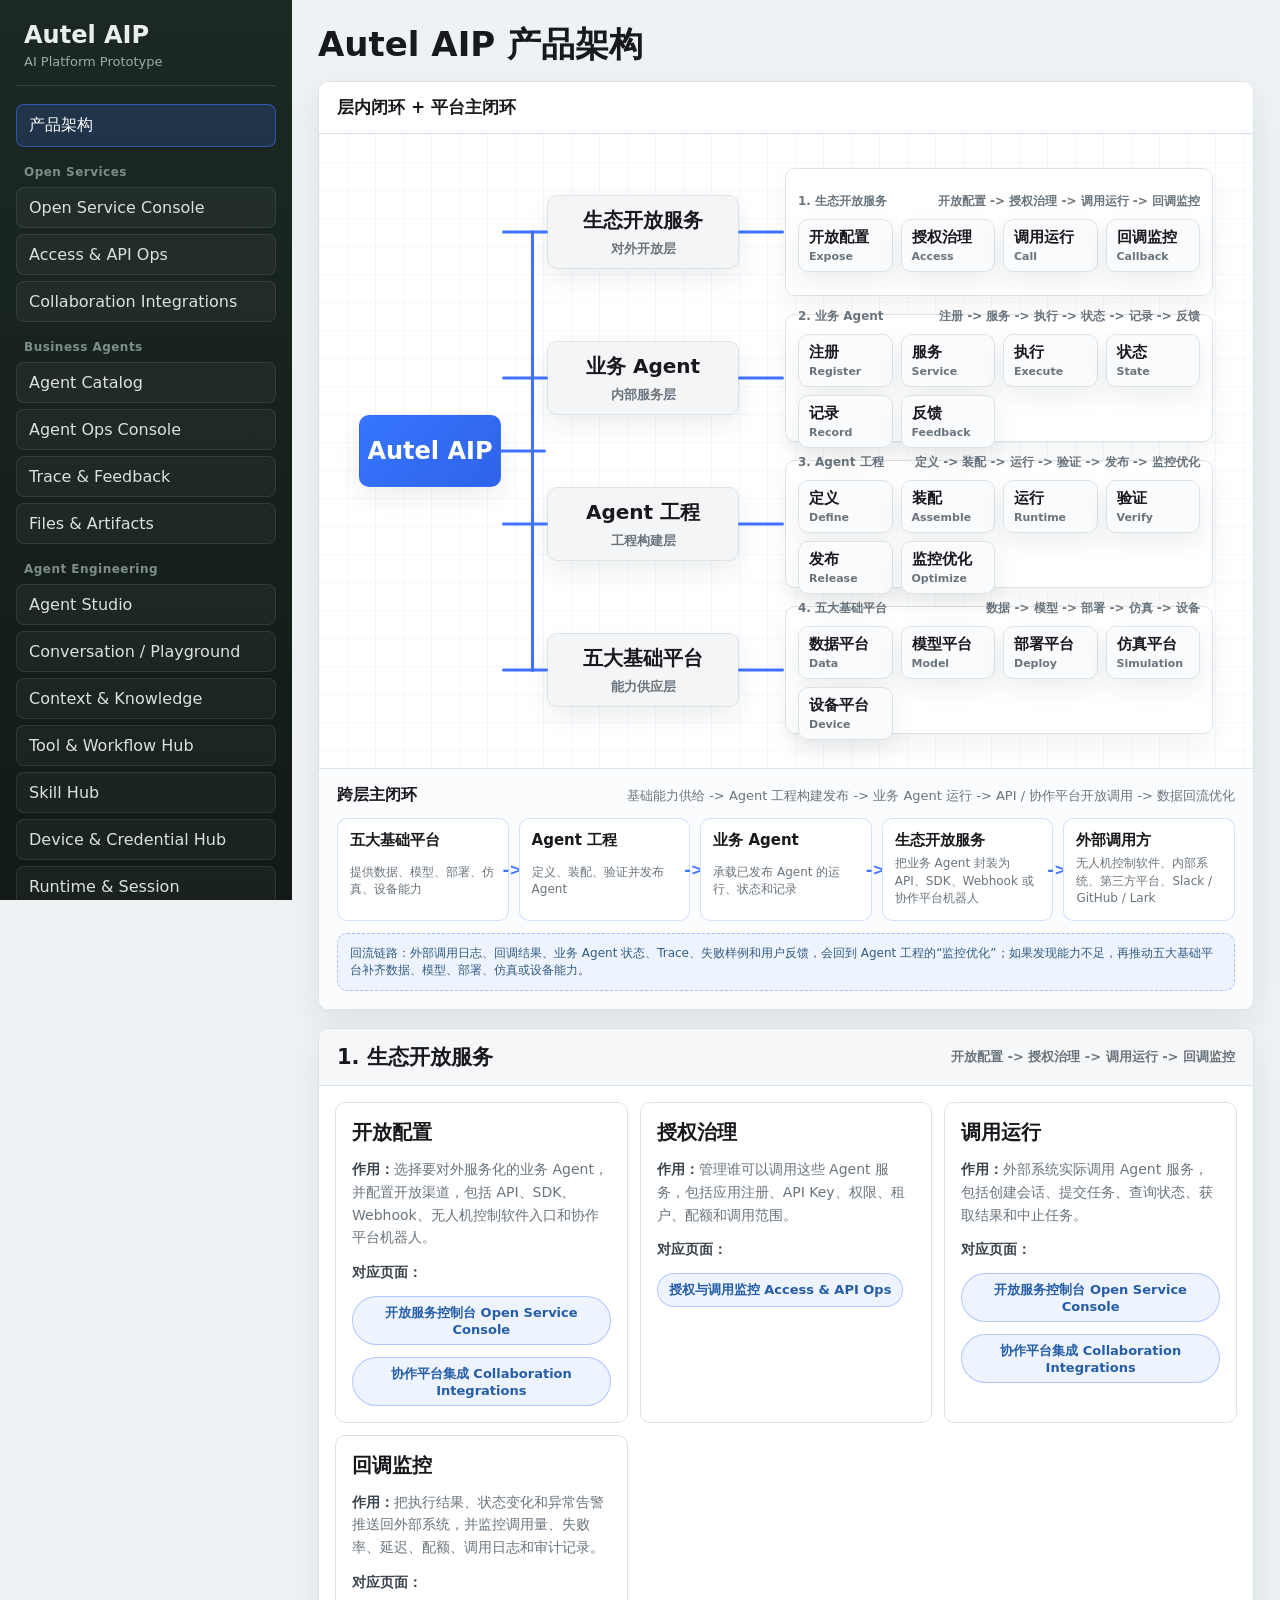
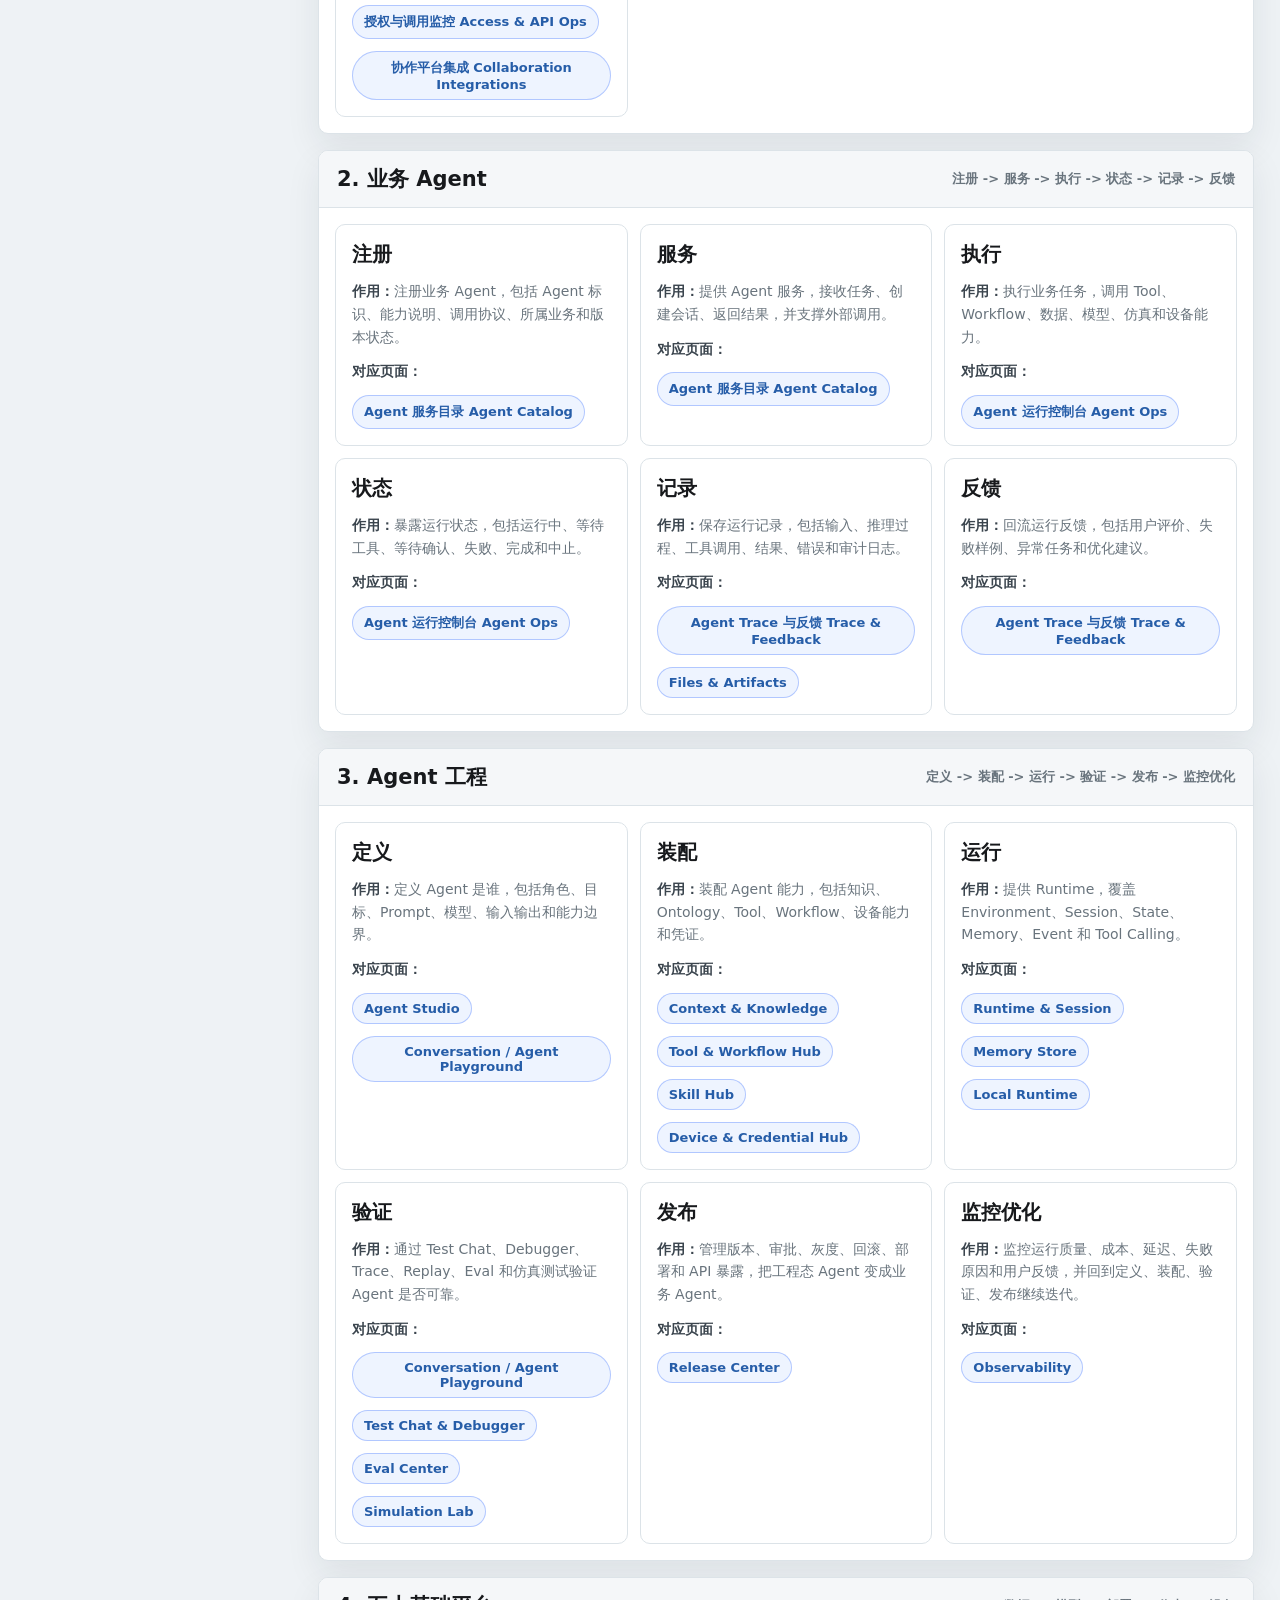
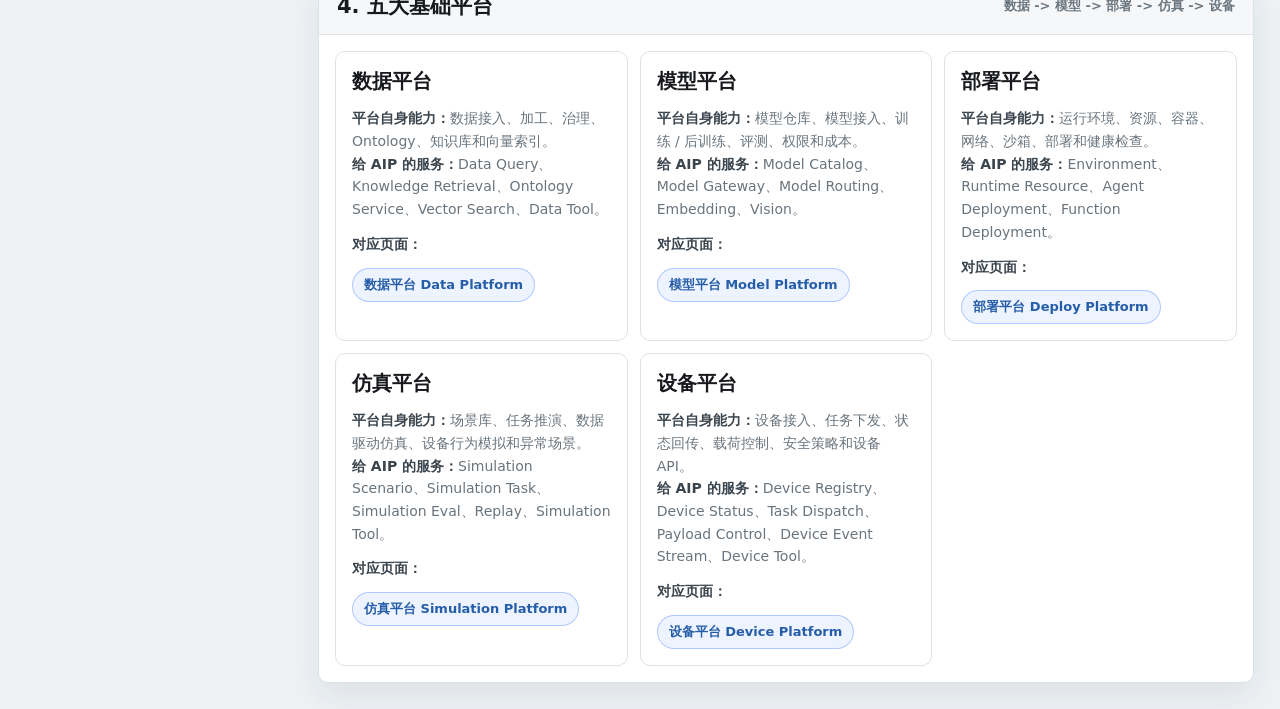
==== index.html @ c7cc264b "Publish Autel AIP prototype" ====
<!doctype html>
<html lang="zh-CN">
  <head>
    <meta charset="utf-8" />
    <meta name="viewport" content="width=device-width, initial-scale=1" />
    <link rel="icon" href="data:," />
    <title>Autel AIP Prototype</title>
    <style>
      :root {
        --ink: #17191c;
        --muted: #69747d;
        --line: #dce3e8;
        --soft: #f5f7f9;
        --panel: #ffffff;
        --nav: #111a16;
        --nav-panel: #1c2923;
        --blue: #3f73ff;
        --blue-soft: #eef4ff;
        --green: #0f7b6c;
        --shadow: 0 14px 34px rgba(25, 35, 45, 0.08);
      }

      * {
        box-sizing: border-box;
      }

      html {
        scroll-behavior: smooth;
      }

      body {
        margin: 0;
        color: var(--ink);
        background: #eef2f5;
        font-family:
          Inter, ui-sans-serif, system-ui, -apple-system, BlinkMacSystemFont, "Segoe UI",
          "PingFang SC", "Microsoft YaHei", sans-serif;
        letter-spacing: 0;
      }

      button {
        font: inherit;
      }

      .app {
        display: grid;
        grid-template-columns: 292px minmax(0, 1fr);
        min-height: 100vh;
      }

      .sidebar {
        position: sticky;
        top: 0;
        height: 100vh;
        overflow: auto;
        padding: 22px 16px;
        color: #e8efec;
        background: linear-gradient(180deg, var(--nav-panel), var(--nav));
      }

      .brand {
        padding: 0 8px 16px;
        border-bottom: 1px solid rgba(255, 255, 255, 0.12);
      }

      .brand strong {
        display: block;
        font-size: 24px;
        line-height: 1.1;
      }

      .brand span {
        display: block;
        margin-top: 6px;
        color: #9daaa5;
        font-size: 13px;
      }

      .nav-group {
        margin-top: 18px;
      }

      .nav-title {
        margin: 16px 8px 8px;
        color: #7f8d88;
        font-size: 12px;
        font-weight: 850;
        letter-spacing: 0.04em;
      }

      .nav-btn {
        display: block;
        width: 100%;
        margin: 6px 0;
        padding: 10px 12px;
        border: 1px solid rgba(255, 255, 255, 0.09);
        border-radius: 8px;
        color: #d9e2df;
        background: rgba(255, 255, 255, 0.04);
        text-align: left;
        cursor: pointer;
      }

      .nav-btn:hover,
      .nav-btn.active {
        color: #fff;
        border-color: rgba(63, 115, 255, 0.55);
        background: rgba(63, 115, 255, 0.18);
      }

      main {
        min-width: 0;
        padding: 26px;
      }

      .view {
        display: none;
      }

      .view.active {
        display: block;
      }

      .page-head {
        display: flex;
        gap: 18px;
        align-items: flex-end;
        justify-content: space-between;
        margin-bottom: 18px;
      }

      .page-head h1 {
        margin: 0;
        font-size: 34px;
        line-height: 1.1;
      }

      .page-head p {
        max-width: 720px;
        margin: 0;
        color: var(--muted);
        line-height: 1.6;
        text-align: right;
      }

      .card {
        border: 1px solid var(--line);
        border-radius: 10px;
        background: var(--panel);
        box-shadow: var(--shadow);
      }

      .home-map {
        overflow: hidden;
      }

      .card-head {
        display: flex;
        gap: 14px;
        align-items: center;
        justify-content: space-between;
        padding: 14px 18px;
        border-bottom: 1px solid var(--line);
        background: rgba(255, 255, 255, 0.9);
      }

      .card-head strong {
        font-size: 17px;
      }

      .card-head span {
        color: var(--muted);
        font-size: 13px;
      }

      .map-wrap {
        display: grid;
        place-items: center;
        padding: 18px 22px;
        background:
          linear-gradient(90deg, rgba(63, 115, 255, 0.05) 1px, transparent 1px),
          linear-gradient(180deg, rgba(63, 115, 255, 0.05) 1px, transparent 1px),
          #ffffff;
        background-size: 28px 28px;
      }

      .mindmap {
        position: relative;
        display: grid;
        grid-template-columns: 142px 192px minmax(0, 1fr);
        grid-template-rows: repeat(4, 128px);
        gap: 18px 46px;
        align-items: center;
        width: min(1060px, 100%);
        min-height: 584px;
        padding: 16px 18px;
      }

      .mindmap::before {
        content: "";
        position: absolute;
        left: 190px;
        top: 78px;
        bottom: 78px;
        width: 3px;
        border-radius: 999px;
        background: var(--blue);
      }

      .node,
      .logic-node {
        position: relative;
        border: 1px solid var(--line);
        border-radius: 10px;
        background: #f4f5f6;
        box-shadow: 0 10px 24px rgba(30, 44, 55, 0.08);
        text-decoration: none;
        color: inherit;
      }

      .root {
        grid-column: 1;
        grid-row: 1 / span 4;
        display: grid;
        place-items: center;
        min-height: 72px;
        color: #fff;
        background: linear-gradient(135deg, #3675ff, #2f63e8);
        border-color: transparent;
        font-size: 24px;
        font-weight: 900;
      }

      .root::after,
      .layer::before,
      .layer::after {
        content: "";
        position: absolute;
        top: 50%;
        width: 46px;
        height: 3px;
        border-radius: 999px;
        background: var(--blue);
        transform: translateY(-50%);
      }

      .root::after {
        right: -46px;
      }

      .layer::before {
        left: -46px;
      }

      .layer::after {
        right: -46px;
      }

      .layer {
        grid-column: 2;
        display: grid;
        gap: 4px;
        place-items: center;
        min-height: 74px;
        padding: 10px 12px;
        text-align: center;
      }

      .layer strong {
        font-size: 20px;
      }

      .layer span {
        color: var(--muted);
        font-size: 13px;
        font-weight: 760;
      }

      .branch {
        grid-column: 3;
        display: grid;
        gap: 9px;
        min-width: 0;
        height: 100%;
        align-content: center;
        padding: 12px;
        border: 1px solid var(--line);
        border-radius: 10px;
        background: rgba(255, 255, 255, 0.95);
        box-shadow: 0 10px 24px rgba(30, 44, 55, 0.06);
      }

      .branch-title {
        display: flex;
        gap: 12px;
        align-items: center;
        justify-content: space-between;
        color: var(--muted);
        font-size: 12px;
        font-weight: 850;
      }

      .logic-grid {
        display: grid;
        grid-template-columns: repeat(auto-fit, minmax(82px, 1fr));
        gap: 8px;
      }

      .logic-node {
        display: grid;
        gap: 3px;
        min-height: 42px;
        padding: 8px 10px;
        background: #fafbfc;
      }

      .logic-node strong {
        font-size: 15px;
      }

      .logic-node span {
        color: var(--muted);
        font-size: 11px;
        font-weight: 760;
      }

      .platform-loop {
        display: grid;
        gap: 12px;
        padding: 16px 18px 18px;
        border-top: 1px solid var(--line);
        background: #fbfcfe;
      }

      .loop-title {
        display: flex;
        gap: 12px;
        align-items: center;
        justify-content: space-between;
      }

      .loop-title span {
        color: var(--muted);
        font-size: 13px;
      }

      .cycle-flow {
        display: grid;
        grid-template-columns: repeat(5, minmax(0, 1fr));
        gap: 10px;
      }

      .cycle-node {
        position: relative;
        display: grid;
        gap: 5px;
        padding: 12px;
        border: 1px solid rgba(63, 115, 255, 0.22);
        border-radius: 10px;
        background: #fff;
      }

      .cycle-node:not(:last-child)::after {
        content: "->";
        position: absolute;
        top: 50%;
        right: -15px;
        color: var(--blue);
        font-weight: 900;
        transform: translateY(-50%);
      }

      .cycle-node b {
        font-size: 15px;
      }

      .cycle-node span,
      .cycle-return {
        color: var(--muted);
        font-size: 12px;
        line-height: 1.45;
      }

      .cycle-return {
        padding: 11px 12px;
        border: 1px dashed rgba(63, 115, 255, 0.42);
        border-radius: 10px;
        color: #315b82;
        background: var(--blue-soft);
      }

      .mapping-area {
        display: grid;
        gap: 16px;
        margin-top: 18px;
      }

      .map-section {
        overflow: hidden;
      }

      .map-section-head,
      .screen-head {
        display: flex;
        gap: 12px;
        align-items: center;
        justify-content: space-between;
        padding: 14px 18px;
        border-bottom: 1px solid var(--line);
        background: var(--soft);
      }

      .map-section-head h2,
      .screen-head h2 {
        margin: 0;
        font-size: 21px;
      }

      .closed-loop {
        color: var(--muted);
        font-size: 13px;
        font-weight: 800;
      }

      .mapping-grid {
        display: grid;
        grid-template-columns: repeat(3, minmax(0, 1fr));
        gap: 12px;
        padding: 16px;
      }

      .mapping {
        display: grid;
        gap: 10px;
        padding: 14px;
        border: 1px solid var(--line);
        border-radius: 10px;
        background: #fff;
      }

      .mapping h3 {
        margin: 0;
        font-size: 20px;
      }

      .mapping p {
        margin: 0;
        color: var(--muted);
        font-size: 14px;
        line-height: 1.58;
      }

      .page-chip {
        width: fit-content;
        padding: 7px 11px;
        border: 1px solid rgba(63, 115, 255, 0.28);
        border-radius: 999px;
        color: #265da8;
        background: var(--blue-soft);
        font-size: 13px;
        font-weight: 850;
        cursor: pointer;
      }

      .detail-section {
        overflow: hidden;
        scroll-margin-top: 22px;
      }

      .detail-grid {
        display: grid;
        grid-template-columns: repeat(3, minmax(0, 1fr));
        gap: 12px;
        padding: 16px;
      }

      .detail-card {
        display: grid;
        gap: 12px;
        align-content: start;
        min-height: 184px;
        padding: 16px;
        border: 1px solid var(--line);
        border-radius: 10px;
        background: #fff;
        scroll-margin-top: 22px;
      }

      .detail-card h3 {
        margin: 0;
        font-size: 20px;
      }

      .detail-card p {
        margin: 0;
        color: var(--muted);
        font-size: 14px;
        line-height: 1.62;
      }

      .detail-card b {
        color: #3b454e;
      }

      .detail-card .page-chip {
        border-color: rgba(63, 115, 255, 0.35);
      }

      .screen {
        overflow: hidden;
      }

      .screen-head span {
        color: var(--muted);
        font-size: 13px;
        font-weight: 800;
      }

      .screen-body {
        display: grid;
        grid-template-columns: repeat(3, minmax(0, 1fr));
        gap: 12px;
        padding: 16px;
        align-items: start;
      }

      .panel {
        display: grid;
        gap: 10px;
        align-content: start;
        padding: 14px;
        border: 1px solid var(--line);
        border-radius: 10px;
        background: #fff;
      }

      .panel h3 {
        margin: 0;
        font-size: 16px;
      }

      .panel p {
        margin: 0;
        color: var(--muted);
        font-size: 14px;
        line-height: 1.6;
      }

      .mini-list {
        display: grid;
        gap: 7px;
        margin: 0;
        padding: 0;
        list-style: none;
      }

      .mini-list li {
        padding: 8px 10px;
        border: 1px solid var(--line);
        border-radius: 8px;
        color: #3f4a54;
        background: #fafbfc;
        font-size: 13px;
        line-height: 1.45;
      }

      .prototype-panel {
        grid-column: 1 / -1;
        min-height: 620px;
      }

      .support-panel {
        min-height: 252px;
        border-color: #e6d6bd;
        background: #fff8ec;
      }

      .support-panel.flow-support {
        border-color: #cbdcf4;
        background: #f4f8ff;
      }

      .support-panel.ref-support {
        border-color: #d8d3ee;
        background: #f8f6ff;
      }

      .support-panel .mini-list li {
        border-color: rgba(98, 76, 40, 0.14);
        background: rgba(255, 255, 255, 0.72);
      }

      .mock-window {
        overflow: hidden;
        border: 1px solid var(--line);
        border-radius: 10px;
        background: #eef2f5;
      }

      .mock-topbar {
        display: flex;
        gap: 12px;
        align-items: center;
        justify-content: space-between;
        padding: 13px 14px;
        border-bottom: 1px solid var(--line);
        background: #fff;
      }

      .mock-topbar strong {
        display: block;
        font-size: 15px;
      }

      .mock-topbar span {
        display: block;
        margin-top: 3px;
        color: var(--muted);
        font-size: 11px;
        font-weight: 760;
      }

      .mock-breadcrumb {
        color: var(--muted);
        font-size: 10px;
        font-weight: 850;
        text-transform: uppercase;
      }

      .mock-actions,
      .mock-tabs,
      .mock-kpis,
      .mock-filterbar,
      .mock-meta {
        display: flex;
        flex-wrap: wrap;
        gap: 7px;
      }

      .mock-btn,
      .mock-tab {
        border: 1px solid var(--line);
        border-radius: 7px;
        background: #fff;
        color: #34424d;
        font-size: 11px;
        font-weight: 820;
      }

      .mock-btn {
        padding: 7px 9px;
      }

      .mock-btn.primary {
        border-color: rgba(63, 115, 255, 0.38);
        color: #245da8;
        background: var(--blue-soft);
      }

      .mock-commandbar {
        display: grid;
        grid-template-columns: minmax(260px, 1fr) auto;
        gap: 10px;
        align-items: center;
        padding: 10px 12px;
        border-bottom: 1px solid var(--line);
        background: #fbfcfd;
      }

      .mock-search {
        display: flex;
        align-items: center;
        min-height: 34px;
        padding: 0 11px;
        border: 1px solid var(--line);
        border-radius: 8px;
        color: #80909b;
        background: #fff;
        font-size: 12px;
        font-weight: 760;
      }

      .mock-chip {
        padding: 7px 9px;
        border: 1px solid var(--line);
        border-radius: 999px;
        color: #45515b;
        background: #fff;
        font-size: 11px;
        font-weight: 820;
      }

      .mock-chip.ok {
        border-color: rgba(15, 123, 108, 0.28);
        color: var(--green);
        background: #eef8f5;
      }

      .mock-tabs {
        padding: 10px 12px 0;
      }

      .mock-tab {
        padding: 6px 9px;
      }

      .mock-tab.active {
        border-color: rgba(15, 123, 108, 0.32);
        color: var(--green);
        background: #eef8f5;
      }

      .mock-kpis {
        padding: 10px 12px 0;
      }

      .mock-kpi {
        flex: 1 1 92px;
        min-width: 92px;
        padding: 9px;
        border: 1px solid var(--line);
        border-radius: 8px;
        background: #fff;
      }

      .mock-kpi b {
        display: block;
        font-size: 18px;
        line-height: 1.1;
      }

      .mock-kpi span {
        display: block;
        margin-top: 4px;
        color: var(--muted);
        font-size: 11px;
        font-weight: 760;
      }

      .mock-layout {
        display: grid;
        grid-template-columns: 0.78fr 1.5fr 0.92fr;
        gap: 10px;
        padding: 12px;
      }

      .mock-card {
        min-width: 0;
        border: 1px solid var(--line);
        border-radius: 9px;
        background: #fff;
      }

      .mock-card h4 {
        display: flex;
        gap: 8px;
        align-items: center;
        justify-content: space-between;
        margin: 0;
        padding: 10px 11px;
        border-bottom: 1px solid var(--line);
        font-size: 13px;
      }

      .mock-card h4 span {
        color: var(--muted);
        font-size: 10px;
        font-weight: 850;
      }

      .mock-list,
      .mock-side-list {
        display: grid;
        gap: 7px;
        padding: 10px;
      }

      .mock-list-item,
      .mock-side-item,
      .mock-field,
      .mock-node,
      .mock-message {
        border: 1px solid var(--line);
        border-radius: 8px;
        background: #fafbfc;
      }

      .mock-list-item,
      .mock-side-item {
        padding: 8px 9px;
        color: #3b4650;
        font-size: 12px;
        line-height: 1.35;
      }

      .mock-side-item b {
        display: block;
        margin-bottom: 3px;
        color: #202830;
        font-size: 11px;
      }

      .mock-list-item.active {
        border-color: rgba(63, 115, 255, 0.35);
        background: var(--blue-soft);
      }

      .mock-table {
        width: 100%;
        border-collapse: collapse;
      }

      .mock-table th,
      .mock-table td {
        padding: 8px 9px;
        border-bottom: 1px solid var(--line);
        color: #34424d;
        font-size: 11px;
        text-align: left;
        vertical-align: top;
      }

      .mock-table th {
        color: var(--muted);
        background: #f7f9fb;
        font-weight: 850;
      }

      .mock-table tr:last-child td {
        border-bottom: 0;
      }

      .mock-check {
        width: 13px;
        height: 13px;
        border: 1px solid #b8c4cc;
        border-radius: 4px;
        background: #fff;
      }

      .mock-row-actions {
        display: flex;
        gap: 5px;
      }

      .mock-row-actions span {
        padding: 3px 6px;
        border: 1px solid var(--line);
        border-radius: 999px;
        color: #4b5963;
        background: #fff;
        font-size: 10px;
        font-weight: 850;
      }

      .mock-status {
        display: inline-flex;
        align-items: center;
        gap: 5px;
        font-weight: 850;
      }

      .mock-status::before {
        content: "";
        width: 7px;
        height: 7px;
        border-radius: 999px;
        background: #36b37e;
      }

      .mock-status.warn::before {
        background: #d99a20;
      }

      .mock-status.muted::before {
        background: #9aa5ad;
      }

      .mock-form {
        display: grid;
        grid-template-columns: repeat(2, minmax(0, 1fr));
        gap: 8px;
        padding: 10px;
      }

      .mock-field {
        display: grid;
        gap: 4px;
        padding: 8px 9px;
      }

      .mock-field label {
        color: var(--muted);
        font-size: 10px;
        font-weight: 850;
      }

      .mock-field div {
        color: #26333d;
        font-size: 12px;
        line-height: 1.4;
      }

      .mock-field.large {
        grid-column: 1 / -1;
        min-height: 88px;
      }

      .mock-canvas {
        display: grid;
        grid-template-columns: 1fr 1fr;
        gap: 8px;
        padding: 10px;
      }

      .mock-node {
        position: relative;
        padding: 8px 9px;
        color: #294760;
        background: #f8fbff;
        font-size: 12px;
        font-weight: 800;
      }

      .mock-node:not(:last-child)::after {
        content: "->";
        position: absolute;
        top: 50%;
        right: -15px;
        color: var(--blue);
        transform: translateY(-50%);
      }

      .mock-node:nth-child(2n)::after,
      .mock-node:last-child::after {
        content: "";
      }

      .mock-chat {
        display: grid;
        gap: 8px;
        padding: 10px;
      }

      .mock-message {
        padding: 9px 10px;
        color: #26333d;
        font-size: 12px;
        line-height: 1.45;
      }

      .mock-message.user {
        border-color: rgba(63, 115, 255, 0.32);
        background: var(--blue-soft);
      }

      .mock-composer {
        min-height: 38px;
        padding: 10px;
        border: 1px solid var(--line);
        border-radius: 8px;
        color: #80909b;
        background: #fff;
        font-size: 12px;
        font-weight: 760;
      }

      .mock-bars {
        display: grid;
        gap: 8px;
        padding: 10px;
      }

      .mock-bar {
        display: grid;
        gap: 5px;
        color: #3d4852;
        font-size: 11px;
        font-weight: 760;
      }

      .mock-bar span {
        display: block;
        height: 8px;
        border-radius: 999px;
        background: linear-gradient(90deg, var(--blue) var(--value), #e6ebf0 var(--value));
      }

      .mock-footer {
        display: grid;
        grid-template-columns: repeat(4, minmax(0, 1fr));
        gap: 10px;
        padding: 0 12px 12px;
      }

      .mock-footer-item {
        padding: 9px 10px;
        border: 1px solid var(--line);
        border-radius: 8px;
        color: #3d4852;
        background: #fff;
        font-size: 11px;
        font-weight: 760;
      }

      .mock-footer-item b {
        display: block;
        margin-bottom: 3px;
        color: #18212a;
        font-size: 12px;
      }

      .flowline {
        display: grid;
        gap: 7px;
      }

      .flow-step {
        position: relative;
        padding: 9px 10px;
        border: 1px solid rgba(63, 115, 255, 0.24);
        border-radius: 8px;
        color: #294760;
        background: #f8fbff;
        font-size: 13px;
        font-weight: 760;
      }

      .flow-step:not(:last-child)::after {
        content: "↓";
        position: absolute;
        left: 50%;
        bottom: -15px;
        color: var(--blue);
        font-weight: 900;
        transform: translateX(-50%);
      }

      .refs {
        display: flex;
        flex-wrap: wrap;
        gap: 7px;
      }

      .ref {
        padding: 6px 8px;
        border: 1px solid rgba(23, 25, 28, 0.12);
        border-radius: 999px;
        color: #43505a;
        background: #f6f7f8;
        font-size: 12px;
        font-weight: 800;
      }


      .support-block {
        grid-column: 1 / -1;
        display: grid;
        grid-template-columns: 0.95fr 1.35fr 1fr 1.25fr;
        gap: 12px;
        padding: 14px;
        border: 1px solid #e4d4ba;
        border-radius: 10px;
        background: #fff8ec;
      }

      .support-card {
        display: grid;
        gap: 10px;
        align-content: start;
        min-height: 260px;
        padding: 13px;
        border: 1px solid rgba(103, 76, 35, 0.15);
        border-radius: 9px;
        background: rgba(255, 255, 255, 0.72);
      }

      .support-card h3 {
        margin: 0;
        font-size: 15px;
      }

      .support-card p {
        margin: 0;
        color: #5f6870;
        font-size: 13px;
        line-height: 1.6;
      }

      .support-modules,
      .competitor-list {
        display: grid;
        gap: 8px;
        max-height: 380px;
        overflow: auto;
        padding-right: 3px;
      }

      .support-module,
      .competitor-item {
        display: grid;
        gap: 7px;
        padding: 9px;
        border: 1px solid rgba(23, 25, 28, 0.08);
        border-radius: 8px;
        background: #fff;
      }

      .support-module strong,
      .competitor-item strong {
        color: #1f2b34;
        font-size: 12px;
      }

      .support-module ul {
        display: grid;
        gap: 5px;
        margin: 0;
        padding: 0;
        list-style: none;
      }

      .support-module li,
      .competitor-item span {
        color: #5f6870;
        font-size: 12px;
        line-height: 1.45;
      }

      .mock-module-strip {
        display: flex;
        gap: 8px;
        align-items: center;
        padding: 10px 12px 0;
        overflow-x: auto;
      }

      .mock-module-pill {
        flex: 0 0 auto;
        padding: 7px 10px;
        border: 1px solid var(--line);
        border-radius: 999px;
        color: #44535e;
        background: #fff;
        font-size: 11px;
        font-weight: 850;
        cursor: pointer;
      }

      .mock-module-pill.active {
        border-color: rgba(63, 115, 255, 0.38);
        color: #245da8;
        background: var(--blue-soft);
      }

      .mock-list-item {
        cursor: pointer;
      }

      .mock-module-content {
        display: none;
        border-top: 1px solid var(--line);
      }

      .mock-module-content.active {
        display: grid;
        gap: 10px;
        padding: 10px;
      }

      .mock-module-content h5 {
        margin: 0;
        color: #1f2b34;
        font-size: 13px;
      }

      .feature-grid {
        display: grid;
        grid-template-columns: repeat(2, minmax(0, 1fr));
        gap: 8px;
      }

      .feature-card {
        display: grid;
        gap: 5px;
        min-height: 86px;
        padding: 9px;
        border: 1px solid var(--line);
        border-radius: 8px;
        background: #fbfcfd;
      }

      .feature-card strong {
        color: #26333d;
        font-size: 12px;
      }

      .feature-card span {
        color: #63717c;
        font-size: 11px;
        line-height: 1.45;
      }

      .mock-workspace-note {
        display: grid;
        grid-template-columns: repeat(3, minmax(0, 1fr));
        gap: 8px;
        padding: 0 12px 12px;
      }

      .mock-note-card {
        padding: 9px 10px;
        border: 1px solid var(--line);
        border-radius: 8px;
        color: #46545f;
        background: #fff;
        font-size: 11px;
        line-height: 1.45;
      }

      .mock-note-card b {
        display: block;
        margin-bottom: 3px;
        color: #17212a;
        font-size: 12px;
      }

      @media (max-width: 1400px) {
        .support-block {
          grid-template-columns: repeat(2, minmax(0, 1fr));
        }
      }

      @media (max-width: 1120px) {
        .app {
          grid-template-columns: 1fr;
        }

        .sidebar {
          position: static;
          height: auto;
        }

        .screen-body,
        .mapping-grid,
        .detail-grid {
          grid-template-columns: 1fr;
        }

        .map-wrap {
          overflow: auto;
          justify-content: start;
        }

        .mindmap {
          min-width: 1040px;
        }

        .cycle-flow {
          grid-template-columns: 1fr;
        }

        .cycle-node:not(:last-child)::after {
          content: "↓";
          top: auto;
          right: 50%;
          bottom: -18px;
          transform: translateX(50%);
        }

        .page-head,
        .screen-head,
        .map-section-head {
          align-items: flex-start;
          flex-direction: column;
        }

        .page-head p {
          text-align: left;
        }
      }
    </style>
  </head>
  <body>
    <div class="app">
      <aside class="sidebar">
        <div class="brand">
          <strong>Autel AIP</strong>
          <span>AI Platform Prototype</span>
        </div>
        <div id="nav"></div>
      </aside>

      <main>
        <section class="view active" id="view-home">
          <div class="page-head">
            <h1>Autel AIP 产品架构</h1>
          </div>

          <div class="card home-map">
            <div class="card-head">
              <strong>层内闭环 + 平台主闭环</strong>
              
            </div>
            <div class="map-wrap">
              <div class="mindmap">
                <a class="node root" href="#view-home">Autel AIP</a>
                <a class="node layer" style="grid-row:1" href="#section-ecosystem"><strong>生态开放服务</strong><span>对外开放层</span></a>
                <a class="node layer" style="grid-row:2" href="#section-business-agent"><strong>业务 Agent</strong><span>内部服务层</span></a>
                <a class="node layer" style="grid-row:3" href="#section-agent-engineering"><strong>Agent 工程</strong><span>工程构建层</span></a>
                <a class="node layer" style="grid-row:4" href="#section-foundation-platforms"><strong>五大基础平台</strong><span>能力供应层</span></a>

                <div class="branch" style="grid-row:1">
                  <div class="branch-title"><span>1. 生态开放服务</span><span>开放配置 -> 授权治理 -> 调用运行 -> 回调监控</span></div>
                  <div class="logic-grid">
                    <a class="logic-node" href="#logic-open-config"><strong>开放配置</strong><span>Expose</span></a>
                    <a class="logic-node" href="#logic-access-governance"><strong>授权治理</strong><span>Access</span></a>
                    <a class="logic-node" href="#logic-call-runtime"><strong>调用运行</strong><span>Call</span></a>
                    <a class="logic-node" href="#logic-callback-monitor"><strong>回调监控</strong><span>Callback</span></a>
                  </div>
                </div>

                <div class="branch" style="grid-row:2">
                  <div class="branch-title"><span>2. 业务 Agent</span><span>注册 -> 服务 -> 执行 -> 状态 -> 记录 -> 反馈</span></div>
                  <div class="logic-grid">
                    <a class="logic-node" href="#logic-agent-register"><strong>注册</strong><span>Register</span></a>
                    <a class="logic-node" href="#logic-agent-service"><strong>服务</strong><span>Service</span></a>
                    <a class="logic-node" href="#logic-agent-execute"><strong>执行</strong><span>Execute</span></a>
                    <a class="logic-node" href="#logic-agent-state"><strong>状态</strong><span>State</span></a>
                    <a class="logic-node" href="#logic-agent-record"><strong>记录</strong><span>Record</span></a>
                    <a class="logic-node" href="#logic-agent-feedback"><strong>反馈</strong><span>Feedback</span></a>
                  </div>
                </div>

                <div class="branch" style="grid-row:3">
                  <div class="branch-title"><span>3. Agent 工程</span><span>定义 -> 装配 -> 运行 -> 验证 -> 发布 -> 监控优化</span></div>
                  <div class="logic-grid">
                    <a class="logic-node" href="#logic-define"><strong>定义</strong><span>Define</span></a>
                    <a class="logic-node" href="#logic-assemble"><strong>装配</strong><span>Assemble</span></a>
                    <a class="logic-node" href="#logic-runtime"><strong>运行</strong><span>Runtime</span></a>
                    <a class="logic-node" href="#logic-verify"><strong>验证</strong><span>Verify</span></a>
                    <a class="logic-node" href="#logic-release"><strong>发布</strong><span>Release</span></a>
                    <a class="logic-node" href="#logic-optimize"><strong>监控优化</strong><span>Optimize</span></a>
                  </div>
                </div>

                <div class="branch" style="grid-row:4">
                  <div class="branch-title"><span>4. 五大基础平台</span><span>数据 -> 模型 -> 部署 -> 仿真 -> 设备</span></div>
                  <div class="logic-grid">
                    <a class="logic-node" href="#logic-data-platform"><strong>数据平台</strong><span>Data</span></a>
                    <a class="logic-node" href="#logic-model-platform"><strong>模型平台</strong><span>Model</span></a>
                    <a class="logic-node" href="#logic-deploy-platform"><strong>部署平台</strong><span>Deploy</span></a>
                    <a class="logic-node" href="#logic-simulation-platform"><strong>仿真平台</strong><span>Simulation</span></a>
                    <a class="logic-node" href="#logic-device-platform"><strong>设备平台</strong><span>Device</span></a>
                  </div>
                </div>
              </div>
            </div>
            <div class="platform-loop">
              <div class="loop-title">
                <strong>跨层主闭环</strong>
                <span>基础能力供给 -> Agent 工程构建发布 -> 业务 Agent 运行 -> API / 协作平台开放调用 -> 数据回流优化</span>
              </div>
              <div class="cycle-flow">
                <div class="cycle-node"><b>五大基础平台</b><span>提供数据、模型、部署、仿真、设备能力</span></div>
                <div class="cycle-node"><b>Agent 工程</b><span>定义、装配、验证并发布 Agent</span></div>
                <div class="cycle-node"><b>业务 Agent</b><span>承载已发布 Agent 的运行、状态和记录</span></div>
                <div class="cycle-node"><b>生态开放服务</b><span>把业务 Agent 封装为 API、SDK、Webhook 或协作平台机器人</span></div>
                <div class="cycle-node"><b>外部调用方</b><span>无人机控制软件、内部系统、第三方平台、Slack / GitHub / Lark</span></div>
              </div>
              <div class="cycle-return">回流链路：外部调用日志、回调结果、业务 Agent 状态、Trace、失败样例和用户反馈，会回到 Agent 工程的“监控优化”；如果发现能力不足，再推动五大基础平台补齐数据、模型、部署、仿真或设备能力。</div>
            </div>
          </div>

          <div class="mapping-area">
            <div class="card detail-section" id="section-ecosystem">
              <div class="map-section-head"><h2>1. 生态开放服务</h2><span class="closed-loop">开放配置 -> 授权治理 -> 调用运行 -> 回调监控</span></div>
              <div class="detail-grid">
                <article class="detail-card" id="logic-open-config">
                  <h3>开放配置</h3>
                  <p><b>作用：</b>选择要对外服务化的业务 Agent，并配置开放渠道，包括 API、SDK、Webhook、无人机控制软件入口和协作平台机器人。</p>
                  <p><b>对应页面：</b></p>
                  <button class="page-chip" type="button" data-page="open-service">开放服务控制台 Open Service Console</button>
                  <button class="page-chip" type="button" data-page="collab-integrations">协作平台集成 Collaboration Integrations</button>
                </article>
                <article class="detail-card" id="logic-access-governance">
                  <h3>授权治理</h3>
                  <p><b>作用：</b>管理谁可以调用这些 Agent 服务，包括应用注册、API Key、权限、租户、配额和调用范围。</p>
                  <p><b>对应页面：</b></p>
                  <button class="page-chip" type="button" data-page="access-ops">授权与调用监控 Access & API Ops</button>
                </article>
                <article class="detail-card" id="logic-call-runtime">
                  <h3>调用运行</h3>
                  <p><b>作用：</b>外部系统实际调用 Agent 服务，包括创建会话、提交任务、查询状态、获取结果和中止任务。</p>
                  <p><b>对应页面：</b></p>
                  <button class="page-chip" type="button" data-page="open-service">开放服务控制台 Open Service Console</button>
                  <button class="page-chip" type="button" data-page="collab-integrations">协作平台集成 Collaboration Integrations</button>
                </article>
                <article class="detail-card" id="logic-callback-monitor">
                  <h3>回调监控</h3>
                  <p><b>作用：</b>把执行结果、状态变化和异常告警推送回外部系统，并监控调用量、失败率、延迟、配额、调用日志和审计记录。</p>
                  <p><b>对应页面：</b></p>
                  <button class="page-chip" type="button" data-page="access-ops">授权与调用监控 Access & API Ops</button>
                  <button class="page-chip" type="button" data-page="collab-integrations">协作平台集成 Collaboration Integrations</button>
                </article>
              </div>
            </div>

            <div class="card detail-section" id="section-business-agent">
              <div class="map-section-head"><h2>2. 业务 Agent</h2><span class="closed-loop">注册 -> 服务 -> 执行 -> 状态 -> 记录 -> 反馈</span></div>
              <div class="detail-grid">
                <article class="detail-card" id="logic-agent-register">
                  <h3>注册</h3>
                  <p><b>作用：</b>注册业务 Agent，包括 Agent 标识、能力说明、调用协议、所属业务和版本状态。</p>
                  <p><b>对应页面：</b></p>
                  <button class="page-chip" type="button" data-page="agent-catalog">Agent 服务目录 Agent Catalog</button>
                </article>
                <article class="detail-card" id="logic-agent-service">
                  <h3>服务</h3>
                  <p><b>作用：</b>提供 Agent 服务，接收任务、创建会话、返回结果，并支撑外部调用。</p>
                  <p><b>对应页面：</b></p>
                  <button class="page-chip" type="button" data-page="agent-catalog">Agent 服务目录 Agent Catalog</button>
                </article>
                <article class="detail-card" id="logic-agent-execute">
                  <h3>执行</h3>
                  <p><b>作用：</b>执行业务任务，调用 Tool、Workflow、数据、模型、仿真和设备能力。</p>
                  <p><b>对应页面：</b></p>
                  <button class="page-chip" type="button" data-page="agent-ops">Agent 运行控制台 Agent Ops</button>
                </article>
                <article class="detail-card" id="logic-agent-state">
                  <h3>状态</h3>
                  <p><b>作用：</b>暴露运行状态，包括运行中、等待工具、等待确认、失败、完成和中止。</p>
                  <p><b>对应页面：</b></p>
                  <button class="page-chip" type="button" data-page="agent-ops">Agent 运行控制台 Agent Ops</button>
                </article>
                <article class="detail-card" id="logic-agent-record">
                  <h3>记录</h3>
                  <p><b>作用：</b>保存运行记录，包括输入、推理过程、工具调用、结果、错误和审计日志。</p>
                  <p><b>对应页面：</b></p>
                  <button class="page-chip" type="button" data-page="trace-feedback">Agent Trace 与反馈 Trace & Feedback</button>
                  <button class="page-chip" type="button" data-page="files-artifacts">Files & Artifacts</button>
                </article>
                <article class="detail-card" id="logic-agent-feedback">
                  <h3>反馈</h3>
                  <p><b>作用：</b>回流运行反馈，包括用户评价、失败样例、异常任务和优化建议。</p>
                  <p><b>对应页面：</b></p>
                  <button class="page-chip" type="button" data-page="trace-feedback">Agent Trace 与反馈 Trace & Feedback</button>
                </article>
              </div>
            </div>

            <div class="card detail-section" id="section-agent-engineering">
              <div class="map-section-head"><h2>3. Agent 工程</h2><span class="closed-loop">定义 -> 装配 -> 运行 -> 验证 -> 发布 -> 监控优化</span></div>
              <div class="detail-grid">
                <article class="detail-card" id="logic-define">
                  <h3>定义</h3>
                  <p><b>作用：</b>定义 Agent 是谁，包括角色、目标、Prompt、模型、输入输出和能力边界。</p>
                  <p><b>对应页面：</b></p>
                  <button class="page-chip" type="button" data-page="agent-studio">Agent Studio</button>
                  <button class="page-chip" type="button" data-page="conversation-playground">Conversation / Agent Playground</button>
                </article>
                <article class="detail-card" id="logic-assemble">
                  <h3>装配</h3>
                  <p><b>作用：</b>装配 Agent 能力，包括知识、Ontology、Tool、Workflow、设备能力和凭证。</p>
                  <p><b>对应页面：</b></p>
                  <button class="page-chip" type="button" data-page="context-knowledge">Context & Knowledge</button>
                  <button class="page-chip" type="button" data-page="tool-workflow">Tool & Workflow Hub</button>
                  <button class="page-chip" type="button" data-page="skill-hub">Skill Hub</button>
                  <button class="page-chip" type="button" data-page="device-credential">Device & Credential Hub</button>
                </article>
                <article class="detail-card" id="logic-runtime">
                  <h3>运行</h3>
                  <p><b>作用：</b>提供 Runtime，覆盖 Environment、Session、State、Memory、Event 和 Tool Calling。</p>
                  <p><b>对应页面：</b></p>
                  <button class="page-chip" type="button" data-page="runtime-session">Runtime & Session</button>
                  <button class="page-chip" type="button" data-page="memory-store">Memory Store</button>
                  <button class="page-chip" type="button" data-page="local-runtime">Local Runtime</button>
                </article>
                <article class="detail-card" id="logic-verify">
                  <h3>验证</h3>
                  <p><b>作用：</b>通过 Test Chat、Debugger、Trace、Replay、Eval 和仿真测试验证 Agent 是否可靠。</p>
                  <p><b>对应页面：</b></p>
                  <button class="page-chip" type="button" data-page="conversation-playground">Conversation / Agent Playground</button>
                  <button class="page-chip" type="button" data-page="test-debug">Test Chat & Debugger</button>
                  <button class="page-chip" type="button" data-page="eval-center">Eval Center</button>
                  <button class="page-chip" type="button" data-page="simulation-lab">Simulation Lab</button>
                </article>
                <article class="detail-card" id="logic-release">
                  <h3>发布</h3>
                  <p><b>作用：</b>管理版本、审批、灰度、回滚、部署和 API 暴露，把工程态 Agent 变成业务 Agent。</p>
                  <p><b>对应页面：</b></p>
                  <button class="page-chip" type="button" data-page="release-center">Release Center</button>
                </article>
                <article class="detail-card" id="logic-optimize">
                  <h3>监控优化</h3>
                  <p><b>作用：</b>监控运行质量、成本、延迟、失败原因和用户反馈，并回到定义、装配、验证、发布继续迭代。</p>
                  <p><b>对应页面：</b></p>
                  <button class="page-chip" type="button" data-page="observability">Observability</button>
                </article>
              </div>
            </div>

            <div class="card detail-section" id="section-foundation-platforms">
              <div class="map-section-head"><h2>4. 五大基础平台</h2><span class="closed-loop">数据 -> 模型 -> 部署 -> 仿真 -> 设备</span></div>
              <div class="detail-grid">
                <article class="detail-card" id="logic-data-platform">
                  <h3>数据平台</h3>
                  <p><b>平台自身能力：</b>数据接入、加工、治理、Ontology、知识库和向量索引。<br><b>给 AIP 的服务：</b>Data Query、Knowledge Retrieval、Ontology Service、Vector Search、Data Tool。</p>
                  <p><b>对应页面：</b></p>
                  <button class="page-chip" type="button" data-page="data-platform">数据平台 Data Platform</button>
                </article>
                <article class="detail-card" id="logic-model-platform">
                  <h3>模型平台</h3>
                  <p><b>平台自身能力：</b>模型仓库、模型接入、训练 / 后训练、评测、权限和成本。<br><b>给 AIP 的服务：</b>Model Catalog、Model Gateway、Model Routing、Embedding、Vision。</p>
                  <p><b>对应页面：</b></p>
                  <button class="page-chip" type="button" data-page="model-platform">模型平台 Model Platform</button>
                </article>
                <article class="detail-card" id="logic-deploy-platform">
                  <h3>部署平台</h3>
                  <p><b>平台自身能力：</b>运行环境、资源、容器、网络、沙箱、部署和健康检查。<br><b>给 AIP 的服务：</b>Environment、Runtime Resource、Agent Deployment、Function Deployment。</p>
                  <p><b>对应页面：</b></p>
                  <button class="page-chip" type="button" data-page="deploy-platform">部署平台 Deploy Platform</button>
                </article>
                <article class="detail-card" id="logic-simulation-platform">
                  <h3>仿真平台</h3>
                  <p><b>平台自身能力：</b>场景库、任务推演、数据驱动仿真、设备行为模拟和异常场景。<br><b>给 AIP 的服务：</b>Simulation Scenario、Simulation Task、Simulation Eval、Replay、Simulation Tool。</p>
                  <p><b>对应页面：</b></p>
                  <button class="page-chip" type="button" data-page="simulation-platform">仿真平台 Simulation Platform</button>
                </article>
                <article class="detail-card" id="logic-device-platform">
                  <h3>设备平台</h3>
                  <p><b>平台自身能力：</b>设备接入、任务下发、状态回传、载荷控制、安全策略和设备 API。<br><b>给 AIP 的服务：</b>Device Registry、Device Status、Task Dispatch、Payload Control、Device Event Stream、Device Tool。</p>
                  <p><b>对应页面：</b></p>
                  <button class="page-chip" type="button" data-page="device-platform">设备平台 Device Platform</button>
                </article>
              </div>
            </div>
          </div>
        </section>

        <section class="view" id="view-screen">
          <div id="screen-root"></div>
        </section>
      </main>
    </div>

    <script>
      const navGroups = [
        {
          title: "",
          items: [{ id: "home", label: "产品架构" }],
        },
        {
          title: "Open Services",
          items: [
            { id: "open-service", label: "Open Service Console" },
            { id: "access-ops", label: "Access & API Ops" },
            { id: "collab-integrations", label: "Collaboration Integrations" },
          ],
        },
        {
          title: "Business Agents",
          items: [
            { id: "agent-catalog", label: "Agent Catalog" },
            { id: "agent-ops", label: "Agent Ops Console" },
            { id: "trace-feedback", label: "Trace & Feedback" },
            { id: "files-artifacts", label: "Files & Artifacts" },
          ],
        },
        {
          title: "Agent Engineering",
          items: [
            { id: "agent-studio", label: "Agent Studio" },
            { id: "conversation-playground", label: "Conversation / Playground" },
            { id: "context-knowledge", label: "Context & Knowledge" },
            { id: "tool-workflow", label: "Tool & Workflow Hub" },
            { id: "skill-hub", label: "Skill Hub" },
            { id: "device-credential", label: "Device & Credential Hub" },
            { id: "runtime-session", label: "Runtime & Session" },
            { id: "memory-store", label: "Memory Store" },
            { id: "local-runtime", label: "Local Runtime" },
            { id: "test-debug", label: "Test Chat & Debugger" },
            { id: "eval-center", label: "Eval Center" },
            { id: "simulation-lab", label: "Simulation Lab" },
            { id: "release-center", label: "Release Center" },
            { id: "observability", label: "Observability" },
          ],
        },
        {
          title: "Foundation Platforms",
          items: [
            { id: "data-platform", label: "Data Platform" },
            { id: "model-platform", label: "Model Platform" },
            { id: "deploy-platform", label: "Deploy Platform" },
            { id: "simulation-platform", label: "Simulation Platform" },
            { id: "device-platform", label: "Device Platform" },
          ],
        },
      ];

      const screens = {
        "open-service": {
          title: "开放服务控制台",
          layer: "生态开放服务",
          logic: "开放配置 / 调用运行",
          definition:
            "把已经发布的业务 Agent 包装成外部系统可调用的开放服务，统一完成服务开放配置和调用调试。",
          bullets: [
            "开放配置：选择业务 Agent，配置 API / SDK / Webhook / 控制软件入口。",
            "调用运行：会话创建、任务提交、状态查询、结果获取、中止任务。",
            "服务化产物：生成外部系统可调用的 Agent 服务版本。",
          ],
          flow: ["选择业务 Agent", "配置开放渠道与调用协议", "生成 API / SDK / Webhook", "在调试台创建会话并提交任务", "查询状态、结果或中止任务", "发布开放服务版本"],
          refs: ["Palantir Developer Console", "AIP Chatbots APIs", "Claude API Keys", "Claude Workbench"],
          refText: "参考 Palantir 通过 Developer Console / Platform APIs 调用 AIP Chatbots；参考 Claude Platform 的 API Key、SDK 和 Workbench 调试体验。",
        },
        "access-ops": {
          title: "授权与调用监控",
          layer: "生态开放服务",
          logic: "授权治理 / 回调监控",
          definition:
            "管理开放服务的调用身份、权限、租户、配额、回调订阅和开放接口监控，确保对外调用可控、可追踪、可审计。",
          bullets: ["应用注册、API Key、权限、租户、配额。", "配置 Webhook、事件订阅、回调重试。", "监控调用量、失败率、延迟、配额、审计记录。"],
          flow: ["创建调用方应用", "分配 API Key 与权限范围", "绑定可调用 Agent 服务与配额", "配置 Webhook / 事件订阅", "监控调用量、失败率、延迟", "触发告警、审计和权限调整"],
          refs: ["Palantir Platform SDK Resources", "Palantir API Operations", "Claude API Keys", "Claude Usage Monitoring"],
          refText: "参考 Palantir 对 Developer Console 应用资源、Ontology 权限和 AIP Chatbot API 操作的授权方式；参考 Claude Console 的 API Key 与 Usage 监控。",
        },
        "collab-integrations": {
          title: "协作平台集成",
          layer: "生态开放服务",
          logic: "开放配置 / 调用运行 / 回调监控",
          definition:
            "把业务 Agent 发布到 Slack、GitHub、Linear、Lark / 飞书等协作平台，让外部用户可以通过 @提及、分配 Issue、评论、群聊或长连接事件调用 Agent。",
          bullets: [
            "开放配置：安装应用、绑定组织 / 工作区、选择业务 Agent、配置机器人身份。",
            "调用运行：通过消息、Issue、评论、群聊或长连接事件触发 Agent。",
            "回调监控：同步消息事件、Issue 事件、线程会话、失败回调和审计记录。",
          ],
          flow: ["选择协作平台", "安装或绑定外部工作区", "选择业务 Agent 和运行环境", "配置机器人身份与会话粒度", "发布到外部平台", "同步消息、任务、回调和审计记录"],
          refs: ["Autel AIP Demo Integrations", "Claude Slack / API Patterns", "Palantir Platform APIs", "GitHub App Integration"],
          refText: "参考当前 Autel AIP Demo 的 Linear / GitHub / Slack / Lark 发布方式；同时借鉴 Claude 的 API / 工具调用模式和 Palantir Developer Console 的外部系统接入思路。",
        },
        "agent-catalog": {
          title: "Agent 服务目录",
          layer: "业务 Agent",
          logic: "注册 / 服务",
          definition:
            "管理已经发布并可运行的业务 Agent，是业务 Agent 的服务资产目录。它不负责构建 Agent，而是负责登记、查看、管理和开放服务入口。",
          bullets: ["注册 Agent 标识、能力说明、调用协议、所属业务、版本状态。", "展示上线、下线、灰度和可开放范围。", "作为进入运行控制台和开放服务的入口。"],
          flow: ["接收 Agent 工程发布结果", "登记 Agent 标识、版本、能力说明", "配置服务入口和调用协议", "展示上线状态和业务归属", "进入开放服务或运行控制台"],
          refs: ["Palantir AIP Chatbots", "AIP Chatbot Studio", "Claude Managed Agents", "Claude Sessions"],
          refText: "参考 Palantir AIP Chatbot Studio 发布后的 AIP Chatbots 资产管理；参考 Claude Managed Agents 的 Agent 定义、会话运行和生产管理思路。",
        },
        "agent-ops": {
          title: "Agent 运行控制台",
          layer: "业务 Agent",
          logic: "执行 / 状态",
          definition:
            "查看业务 Agent 在生产环境中的任务执行、会话状态、工具调用等待、人工确认和运行结果，是业务 Agent 的实时运行视角。",
          bullets: ["执行任务：调用 Tool、Workflow、数据、模型、仿真、设备能力。", "暴露状态：运行中、等待工具、等待确认、失败、完成、中止。", "处理人工确认：高风险动作、设备调度、写回动作。"],
          flow: ["接收外部调用或内部任务", "创建 Session / Task", "Agent Runtime 调用模型与工具", "等待设备 / Workflow / 人工确认", "更新任务状态和执行结果", "沉淀 Trace 与运行记录"],
          refs: ["Claude Managed Agents", "Claude Sessions", "Palantir AIP Threads", "AIP Session Trace"],
          refText: "参考 Claude Managed Agents 的 stateful sessions、persistent event history；参考 Palantir AIP Threads / AIP Chatbot session trace。",
        },
        "trace-feedback": {
          title: "Agent Trace 与反馈",
          layer: "业务 Agent",
          logic: "记录 / 反馈",
          definition:
            "保存并分析业务 Agent 的输入、推理过程、工具调用、结果、错误、用户评价和失败样例，把运行反馈回流给 Agent 工程。",
          bullets: ["记录输入、推理过程、工具调用、结果、错误、审计日志。", "收集用户评价、失败样例、异常任务、优化建议。", "回流到 Agent 工程的监控优化和 Eval 数据集。"],
          flow: ["采集任务输入、状态和工具调用", "形成 Session Trace 与审计记录", "聚合错误、失败样例和用户反馈", "标注问题类型和优先级", "同步到 Eval / 优化工单", "回到 Agent Studio 或发布中心迭代"],
          refs: ["Claude Evals", "Claude Usage Monitoring", "Palantir AIP Evals", "AIP Logic Metrics"],
          refText: "参考 Claude event history、Usage monitoring、Evals；参考 Palantir AIP Evals、AIP Logic metrics、AIP Chatbot session logging。",
        },
        "files-artifacts": {
          title: "Files & Artifacts",
          layer: "业务 Agent",
          logic: "记录",
          definition:
            "管理业务 Agent 运行过程中产生或挂载的文件资产，包括 Session 产物、任务结果文件、上传附件、下载文件和可追溯的资源范围。",
          bullets: [
            "查看 Agent 运行产物：JSON、报告、图片、日志、任务计划等。",
            "区分文件来源和作用域：Session、Task、Agent、外部系统或用户上传。",
            "支持下载、预览、审计、回流到 Trace / Eval / Knowledge。",
          ],
          flow: ["Agent 运行产生文件或接收上传", "归档到 Session / Task 作用域", "展示文件类型、大小、来源和创建时间", "支持预览、下载和审计", "关联 Trace 与任务结果", "必要时回流 Eval 或知识库"],
          refs: ["Autel AIP Demo Files", "Claude Files / Attachments", "Palantir Workshop File Viewer", "Session Artifacts"],
          refText: "参考当前 Autel AIP Demo 的 Files 页面和 Session 文件挂载；参考 Claude 的附件 / 文件上下文，以及 Palantir Workshop 中 PDF Viewer、引用对象和应用状态联动。",
        },
        "agent-studio": {
          title: "Agent Studio",
          layer: "Agent 工程",
          logic: "定义",
          definition:
            "Agent 工程的定义界面，用于定义 Agent 是谁，并承载 Agent 的核心配置入口：Basic、Prompt、Model、Tools、Skills、MCP Servers、Multi-Agent、YAML / JSON。",
          bullets: ["定义角色、目标、Prompt、模型、输入输出和业务边界。", "提供 Form / YAML / JSON 多种配置方式，方便工程师和平台化配置共存。", "进入装配阶段前，明确 Agent 可调用工具、Skill、MCP、子 Agent 和 Local Runtime 策略。"],
          flow: ["创建 Agent / 选择模板", "配置 Basic 信息、模型和 Prompt", "切换 Form / YAML / JSON 检查完整配置", "声明 Tools / Skills / MCP / Multi-Agent 入口", "设置边界和 Local Runtime 策略", "保存 Agent Draft"],
          refs: ["Autel AIP Demo Agent Edit", "Claude Workbench", "Claude Prompt / Model Config", "Palantir AIP Chatbot Studio"],
          refText: "参考当前 Autel AIP Demo 的 Agent 编辑页：Basic、Tools、Skills、MCP Servers、Multi-Agent、YAML / JSON；参考 Claude Workbench 的 Prompt / Model 构建体验；参考 Palantir AIP Chatbot Studio 对 Chatbot 角色、上下文和工具的配置方式。",
        },
        "conversation-playground": {
          title: "Conversation / Agent Playground",
          layer: "Agent 工程",
          logic: "定义 / 验证",
          definition:
            "提供自然语言创建、选择模板、快速试用和临时会话验证入口。它不是生产态业务 Agent 服务，而是工程师快速把想法转成 Agent Draft 或测试会话的入口。",
          bullets: [
            "通过一句话描述要创建的 Agent，或从模板开始。",
            "选择已有 Agent 快速进入会话，验证 Prompt、工具和上下文是否工作。",
            "把有效对话保存为测试用例、Agent Draft 或 Eval 样例。",
          ],
          flow: ["输入想创建或测试的 Agent 目标", "选择模板或已有 Agent", "生成 Agent Draft / 创建测试 Session", "进行对话和工具调用", "保存为配置、测试用例或失败样例", "回到 Agent Studio / Eval Center 继续完善"],
          refs: ["Autel AIP Demo Conversation", "Claude Workbench", "Claude Console Quickstart", "Palantir AIP Chatbot Studio"],
          refText: "参考当前 Autel AIP Demo 的 Conversation 页面；参考 Claude Workbench 的快速试聊和调试体验；参考 Palantir AIP Chatbot Studio 从业务问题构建可运行 Chatbot 的路径。",
        },
        "context-knowledge": {
          title: "Context & Knowledge",
          layer: "Agent 工程",
          logic: "装配",
          definition:
            "把知识库、文档、Ontology、业务对象和检索上下文装配到 Agent 上，让 Agent 在回答和决策时能使用企业数据语义。",
          bullets: [
            "绑定 Knowledge / Context、文档集合、向量索引和引用来源。",
            "绑定 Ontology 对象、关系、权限范围和对象详情视图。",
            "配置检索策略、引用规则、上下文窗口和数据权限。",
          ],
          flow: ["选择 Agent Draft", "绑定 Knowledge / Document / Ontology", "配置检索范围、权限和引用规则", "预览命中文档与对象上下文", "保存 Context Profile", "进入 Tool 或 Runtime 测试"],
          refs: ["Palantir Ontology", "AIP Retrieval Context", "AIP Chatbot Studio", "Claude Files / Context"],
          refText: "参考 Palantir AIP Chatbot Studio 的 Ontology / Document / Function-backed context；参考 Claude 对文件、上下文和引用材料的组织方式。",
        },
        "tool-workflow": {
          title: "Tool & Workflow Hub",
          layer: "Agent 工程",
          logic: "装配",
          definition:
            "把可调用工具、MCP 工具、内部 API、Workflow / AI Function 装配给 Agent，用于完成查询、计算、写回和 SOP 流程执行。Skill 作为更高层的可复用能力包，在 Skill Hub 单独管理。",
          bullets: [
            "管理 Direct Tool、MCP Tool、API Tool 和内部服务 Tool。",
            "管理 Workflow / AI Function：低代码流程、输入输出、触发条件和执行边界。",
            "配置参数 Schema、权限、超时、重试、人工确认和审计要求。",
          ],
          flow: ["选择 Tool 或 Workflow", "配置输入输出 Schema", "绑定权限、凭证和调用边界", "设置人工确认与审计规则", "在 Test Chat 中试调用", "发布为 Agent 可用能力"],
          refs: ["Claude Tool Use", "Claude MCP", "Palantir AIP Logic", "Palantir Ontology Actions"],
          refText: "参考 Claude Tool use / MCP 的工具接入方式；参考 Palantir AIP Logic 和 Ontology Actions 将业务函数、流程和写回动作工具化。",
        },
        "skill-hub": {
          title: "Skill Hub",
          layer: "Agent 工程",
          logic: "装配",
          definition:
            "管理可复用的 Agent Skill，包括内置文档处理 Skill、自定义无人机业务 Skill、Skill.md 上传、版本、来源和 Agent 绑定关系。",
          bullets: [
            "管理内置 Skill：Excel、PDF、PPT、Word 等通用文档处理能力。",
            "管理自定义 Skill：任务规划、无人机直接控制、任务重规划、HMI ACP 规范等领域能力。",
            "支持上传、版本、启停、绑定到 Agent，并在 Test Chat / Eval 中验证 Skill 效果。",
          ],
          flow: ["上传或同步 Skill", "解析 Skill 名称、描述、版本和来源", "配置可见范围和权限", "绑定到 Agent Draft", "在 Playground / Test Chat 中调用验证", "沉淀为可复用能力包"],
          refs: ["Autel AIP Demo Skills", "Claude Skills", "Claude Tool Use", "Palantir Function-backed Tools"],
          refText: "参考当前 Autel AIP Demo 的 Skills 页面和 Agent 编辑页 Skills tab；参考 Claude Skills 对可复用能力包的组织方式；参考 Palantir 将函数能力工具化给 AIP 使用的模式。",
        },
        "device-credential": {
          title: "Device & Credential Hub",
          layer: "Agent 工程",
          logic: "装配",
          definition:
            "把设备平台提供的真实设备、设备组、设备能力和敏感凭证安全地装配给 Agent，确保 Agent 调度设备前具备权限、边界、人工确认和审计链路。",
          bullets: [
            "绑定设备：从设备平台选择无人机、机库、载荷、设备组或机型能力范围。",
            "绑定 Device Tool：设备状态、任务下发、载荷控制、事件流。",
            "管理 Credential / Vault：API Key、设备令牌、业务系统凭证。",
            "配置高风险动作的人审、限额、安全策略和回滚策略。",
          ],
          flow: ["从设备平台同步设备目录", "选择可用设备 / 设备组 / 机型能力", "绑定 Device Tool 与凭证", "配置安全策略和人工确认", "定义可调度任务和参数边界", "运行设备调用沙箱测试", "进入 Runtime 或发布审批"],
          refs: ["Claude Tool Use", "Palantir Ontology Actions", "Palantir Permissions", "Human Approval Pattern"],
          refText: "参考 Claude 工具调用的参数和权限边界；参考 Palantir Ontology Actions 的受控写回、权限和审计设计。",
        },
        "runtime-session": {
          title: "Runtime & Session",
          layer: "Agent 工程",
          logic: "运行",
          definition:
            "提供 Agent 运行所需的 Runtime 配置与会话管理，覆盖 Environment、Session、State、Memory、Event、Tool Calling、Files、Timeline 和 Trajectory。",
          bullets: ["配置运行环境、资源、网络、沙箱。", "管理 Session、State、Memory、Event Stream、文件挂载和会话资源。", "观察 Tool Calling Runtime、连接客户端、任务队列、Timeline 和 Trajectory。"],
          flow: ["选择 Agent Draft 与环境", "创建测试 Session 并挂载资源", "初始化 State / Memory / Event", "运行模型与 Tool Calling", "记录 Files / Timeline / Trajectory", "输出可调试运行结果"],
          refs: ["Autel AIP Demo Sessions", "Claude Managed Agents", "Claude Sessions", "Palantir AIP Threads"],
          refText: "参考当前 Autel AIP Demo 的 Sessions 详情页：Conversation、Files、Timeline、Trajectory、Connected clients；参考 Claude Managed Agents 的 runtime、sessions、persistent event history；参考 Palantir AIP Threads 的会话运行与历史记录。",
        },
        "memory-store": {
          title: "Memory Store",
          layer: "Agent 工程",
          logic: "运行",
          definition:
            "管理 Agent 可使用的持久化记忆空间，包括 Memory Store 创建、路径化记忆、版本历史、设置、Agent / Session 绑定和权限边界。",
          bullets: [
            "创建和管理 Memory Store，定义名称、描述、路径和权限。",
            "查看记忆条目、路径前缀、大小、哈希、更新时间和版本历史。",
            "在 Session 创建或 Agent 装配时绑定 Memory Store，支持个性化、长期任务和跨会话状态。",
          ],
          flow: ["创建 Memory Store", "配置路径、权限和描述", "绑定到 Agent 或 Session", "运行中读写记忆", "查看版本历史和变更", "将有效记忆沉淀为知识或调试线索"],
          refs: ["Autel AIP Demo Memory Stores", "Claude Persistent Memory Pattern", "Claude Sessions", "Palantir Ontology Object State"],
          refText: "参考当前 Autel AIP Demo 的 Memory Stores 页面和 Session 创建时的 Memory Store 资源挂载；结合 Claude 持久会话思路，以及 Palantir 通过 Ontology / Application State 承载业务状态的模式。",
        },
        "local-runtime": {
          title: "Local Runtime",
          layer: "Agent 工程",
          logic: "运行",
          definition:
            "连接本地机器或自托管 Runtime，让 Agent 可以委托到本地 ACP-compatible agent、Claude Code、Codex bridge 或企业内部运行环境执行。",
          bullets: [
            "连接本地机器：CLI bridge、OAuth、守护进程、Runtime 状态上报。",
            "扫描本地可用 ACP agent，并作为 Agent 的 Local Runtime 选择项。",
            "用于本地开发、私有代码环境、特殊工具链或无法上云的内部执行场景。",
          ],
          flow: ["点击 Connect machine", "在本地运行 CLI bridge setup", "完成授权并注册 Runtime", "扫描可用 ACP-compatible agents", "在 Agent Studio 选择 Local Runtime", "会话运行时委托到本地执行"],
          refs: ["Autel AIP Demo Local Runtimes", "Agent Client Protocol", "Claude Code Runtime", "Codex ACP Bridge"],
          refText: "参考当前 Autel AIP Demo 的 Local Runtimes 页面和 Agent 编辑页 Local Runtime 字段；参考 ACP 生态中本地 agent bridge 的连接方式。",
        },
        "test-debug": {
          title: "Test Chat & Debugger",
          layer: "Agent 工程",
          logic: "验证",
          definition:
            "面向单次交互和局部问题定位，提供 Test Chat、Debugger、Trace、Replay，帮助工程师理解 Agent 为什么这样回答或调用工具。",
          bullets: ["通过 Test Chat 手动验证 Agent 行为。", "使用 Debugger 定位 Prompt、Tool、Context 问题。", "用 Trace / Replay 复现失败场景。"],
          flow: ["选择 Agent Draft", "输入测试问题或任务", "执行 Test Chat", "查看模型响应、上下文、工具调用", "进入 Debugger / Trace / Replay", "形成修复建议"],
          refs: ["Claude Workbench", "Claude Tool Use Debugging", "Palantir Session Trace", "AIP Chatbot Studio"],
          refText: "参考 Claude Workbench 的交互式测试体验；参考 Palantir AIP Chatbot session trace 对工具调用和推理过程的追踪。",
        },
        "eval-center": {
          title: "Eval Center",
          layer: "Agent 工程",
          logic: "验证",
          definition:
            "面向批量、可重复、可量化的验证，使用测试集、指标、评分器和失败样例评估 Agent 是否具备发布条件。",
          bullets: ["管理 Eval Suite、测试集、评分器和基准样例。", "批量评估 Prompt、Tool、Context、模型版本和输出质量。", "输出准确率、稳定性、风险、失败样例和发布建议。"],
          flow: ["选择 Eval Suite", "绑定 Agent 候选版本", "批量运行测试用例", "采集指标和失败样例", "生成评估报告", "通过发布或回到 Studio 修复"],
          refs: ["Claude Evals", "Claude Workbench", "Palantir AIP Evals", "AIP Logic Evaluation"],
          refText: "参考 Claude Evals 的评测体系；参考 Palantir AIP Evals 对 Logic functions、Ontology edits 和业务结果的量化评估。",
        },
        "simulation-lab": {
          title: "Simulation Lab",
          layer: "Agent 工程",
          logic: "验证",
          definition:
            "面向无人机任务和复杂业务流程的仿真验证，把仿真平台的场景库、任务推演、异常场景和 Replay 接入 Agent 发布前验证。",
          bullets: ["选择仿真场景、任务推演、异常场景和设备行为模拟。", "验证 Agent 在仿真环境中的规划、工具调用、设备调度和人工确认。", "输出仿真结果、风险点、Replay 和改进建议。"],
          flow: ["选择仿真场景", "绑定 Agent 候选版本和设备能力", "运行任务推演", "采集结果、异常和 Replay", "生成仿真评估报告", "通过发布或回到装配 / Runtime 修复"],
          refs: ["Palantir AIP Evals", "Ontology Simulation", "Claude Evals", "Simulation Testing"],
          refText: "参考 Palantir AIP Evals 对 Ontology edits 的 simulation 评估；参考 Claude Evals 的可重复测试思想，并结合 Autel 的无人机仿真平台。",
        },
        "release-center": {
          title: "Release Center",
          layer: "Agent 工程",
          logic: "发布",
          definition:
            "把通过验证的 Agent 版本发布为业务 Agent，管理版本、审批、灰度、回滚、部署和 API 暴露配置。",
          bullets: ["管理候选版本、发布版本和版本差异。", "执行审批、灰度、回滚、部署策略。", "发布成功后进入业务 Agent 服务目录。"],
          flow: ["选择通过验证的候选版本", "提交发布审批和变更说明", "配置部署、灰度、回滚策略", "执行发布", "注册为业务 Agent", "必要时配置开放服务入口"],
          refs: ["Palantir AIP Logic Release", "AIP Chatbot Publish", "Claude Production Lifecycle", "Deployment Controls"],
          refText: "参考 Palantir AIP Logic 的 testing / releasing 和 AIP Chatbot 发布；参考 Claude 从 Build 到 Evaluate 再到 Operate 的生产链路。",
        },
        observability: {
          title: "Observability",
          layer: "Agent 工程",
          logic: "监控优化",
          definition:
            "消费业务 Agent 的运行数据、Trace、成本、失败原因和用户反馈，形成工程迭代任务，回到定义、装配、验证或发布阶段继续优化。",
          bullets: ["观察质量、成本、延迟、失败率和用户反馈。", "聚合来自业务 Agent 和生态开放服务的数据。", "把问题回流为 Prompt、Tool、Workflow、模型或发布策略优化。"],
          flow: ["接收业务 Agent 运行数据", "聚合 Trace、成本、失败原因、反馈", "识别问题类型和影响范围", "生成优化任务", "回到 Studio / Test Lab / Release Center", "发布新版本并持续观测"],
          refs: ["Claude Usage Monitoring", "Claude Evals", "Palantir AIP Logic Metrics", "AIP Evals Metrics Dashboard"],
          refText: "参考 Claude Usage monitoring 和 Evals；参考 Palantir AIP Logic metrics、AIP Evals metrics dashboard。",
        },
        "data-platform": {
          title: "数据平台",
          layer: "五大基础平台",
          logic: "数据平台",
          definition:
            "接入数据平台能力，让 AIP 能使用数据资产、Ontology、知识库、文档检索、向量索引和 Data Tool。",
          bullets: ["平台自身能力：数据接入、加工、治理、Ontology、知识库、向量索引。", "给 AIP 的服务：Data Query、Knowledge Retrieval、Ontology Service、Vector Search、Data Tool。", "AIP 界面：数据平台页。"],
          flow: ["登记数据平台服务", "同步数据资产和 Ontology 目录", "配置检索、查询、权限和凭证", "映射为 Agent 可用 Context / Tool", "在 Agent Studio 装配", "调用质量回流数据治理"],
          refs: ["Palantir Foundry", "Palantir Ontology", "AIP Retrieval Context", "Document Context"],
          refText: "参考 Palantir Foundry 和 Ontology 的企业数据建模能力，以及 AIP Chatbot Studio 的 Ontology / Document / Function-backed retrieval context。",
        },
        "model-platform": {
          title: "模型平台",
          layer: "五大基础平台",
          logic: "模型平台",
          definition:
            "接入模型平台能力，让 AIP 能管理模型目录、模型接入卡片、模型路由、Embedding / Vision，并监控模型效果、成本和权限。Model Cards 是模型平台页面内部的模型接入与配置能力。",
          bullets: ["平台自身能力：模型仓库、模型接入、训练 / 后训练、评测、权限、成本。", "给 AIP 的服务：Model Catalog、Model Cards、Model Gateway、Model Routing、Embedding、Vision。", "AIP 界面：模型平台页，内部包含 Model Cards tab / 配置区。"],
          flow: ["登记模型平台服务", "同步模型目录、版本、能力标签", "在模型平台内配置 Model Card", "配置权限、路由和成本策略", "在 Agent Studio 选择模型", "Runtime 调用模型服务并回流效果与成本"],
          refs: ["Autel AIP Demo Model Cards", "Palantir AIP Model Catalog", "Claude Model Selection", "Claude Vision"],
          refText: "参考当前 Autel AIP Demo 的 Model Cards 页面；参考 Palantir AIP Model Catalog；参考 Claude Platform 的模型选择、多模态和调用监控能力。",
        },
        "deploy-platform": {
          title: "部署平台",
          layer: "五大基础平台",
          logic: "部署平台",
          definition:
            "接入部署平台能力，为 Agent Runtime、Workflow、Tool Adapter 和业务 Agent 服务提供运行环境、资源、部署、健康检查和日志能力。",
          bullets: ["平台自身能力：运行环境、资源、容器、网络、沙箱、部署、健康检查。", "给 AIP 的服务：Environment、Runtime Resource、Agent Deployment、Function Deployment。", "AIP 界面：部署平台页。"],
          flow: ["登记环境和资源池", "配置网络、沙箱、权限、日志", "绑定 Runtime / Function / Tool Adapter", "发布时调用部署服务", "持续健康检查和资源监控", "异常回流发布中心"],
          refs: ["Palantir Apollo", "AIP Autoscaling Apps", "Claude Managed Infrastructure", "Runtime Environments"],
          refText: "参考 Palantir Apollo 和 AIP 的应用部署 / 资源管理思路；参考 Claude Managed Agents 的托管运行基础设施。",
        },
        "simulation-platform": {
          title: "仿真平台",
          layer: "五大基础平台",
          logic: "仿真平台",
          definition:
            "接入仿真平台能力，让 Agent 能在发布前通过场景库、任务推演、异常场景和结果评估进行验证。",
          bullets: ["平台自身能力：场景库、任务推演、数据驱动仿真、设备行为模拟、异常场景。", "给 AIP 的服务：Simulation Scenario、Simulation Task、Simulation Eval、Replay、Simulation Tool。", "AIP 界面：仿真平台页。"],
          flow: ["同步仿真场景和任务库", "配置设备 / 环境 / 异常模拟", "在 Eval Center / Simulation Lab 中选择场景", "运行仿真测试", "生成评估和 Replay", "失败样例回流 Agent 工程"],
          refs: ["Palantir AIP Evals", "Ontology Simulation", "Claude Evals", "Simulation Testing"],
          refText: "参考 Palantir AIP Evals 对 Ontology edits 的 simulation 评估；参考 Claude Evals 的可重复评测方式。",
        },
        "device-platform": {
          title: "设备平台",
          layer: "五大基础平台",
          logic: "设备平台",
          definition:
            "接入无人机设备平台能力，让 Agent 可以在受控权限和安全策略下调用设备、下发任务、读取状态和控制载荷。",
          bullets: ["平台自身能力：设备接入、设备配对 / Claim、在线状态、任务下发、状态回传、载荷控制、安全策略、设备 API。", "给 AIP 的服务：Device Registry、Device Pairing、Device Status、Task Dispatch、Payload Control、Device Event Stream、Device Tool。", "AIP 界面：设备平台页。"],
          flow: ["生成设备配对码或同步设备目录", "设备 Claim 并进入 Registry", "配置任务、载荷、状态和事件 Schema", "设置权限、安全策略和人工确认", "封装为 Device Tool", "设备执行结果和异常回流"],
          refs: ["Autel AIP Demo Devices", "Palantir Ontology Actions", "AIP Tools", "Claude Tool Use"],
          refText: "参考当前 Autel AIP Demo 的 Devices 页面：online / claimed / observed / live、New code、Claimed devices、MQTT / pairing 状态；参考 Palantir Ontology Actions / AIP tools 的业务写回与工具化能力；参考 Claude Tool use 的工具调用和参数 Schema 模式。",
        },
      };



      const pageModules = {
        "open-service": [
                {
                        "name": "Agent 服务开放",
                        "functions": [
                                {
                                        "name": "选择业务 Agent",
                                        "desc": "从已发布的业务 Agent 中选择要对外开放的服务对象。"
                                },
                                {
                                        "name": "开放版本管理",
                                        "desc": "指定对外开放的 Agent 版本、开放状态和适用范围。"
                                }
                        ]
                },
                {
                        "name": "开放协议配置",
                        "functions": [
                                {
                                        "name": "API / SDK / Webhook 配置",
                                        "desc": "配置外部系统可调用的接口、SDK 示例或 Webhook 入口。"
                                },
                                {
                                        "name": "请求响应结构定义",
                                        "desc": "定义任务输入、状态查询、结果返回和错误结构。"
                                }
                        ]
                },
                {
                        "name": "调用调试",
                        "functions": [
                                {
                                        "name": "外部调用模拟",
                                        "desc": "模拟外部系统创建会话、提交任务、查询状态、获取结果和中止任务。"
                                }
                        ]
                },
                {
                        "name": "开放服务列表",
                        "functions": [
                                {
                                        "name": "开放服务资产管理",
                                        "desc": "集中查看已经开放的 Agent 服务、协议、版本、状态和负责人。"
                                }
                        ]
                }
        ],
        "access-ops": [
                {
                        "name": "调用方管理",
                        "functions": [
                                {
                                        "name": "应用注册",
                                        "desc": "注册无人机控制软件、内部业务系统或第三方调用方。"
                                },
                                {
                                        "name": "调用身份管理",
                                        "desc": "管理应用 Owner、租户、用途和调用范围。"
                                }
                        ]
                },
                {
                        "name": "授权治理",
                        "functions": [
                                {
                                        "name": "API Key 管理",
                                        "desc": "创建、轮换、停用和审计调用凭证。"
                                },
                                {
                                        "name": "权限 Scope",
                                        "desc": "定义调用方可以访问哪些 Agent、操作和资源范围。"
                                }
                        ]
                },
                {
                        "name": "调用运行监控",
                        "functions": [
                                {
                                        "name": "配额与限流",
                                        "desc": "控制调用量、并发、速率和异常保护策略。"
                                },
                                {
                                        "name": "调用日志",
                                        "desc": "记录请求、响应、状态码、延迟和失败原因。"
                                }
                        ]
                },
                {
                        "name": "回调监控",
                        "functions": [
                                {
                                        "name": "Webhook 订阅",
                                        "desc": "配置任务完成、失败、状态变化等事件回调。"
                                },
                                {
                                        "name": "回调审计",
                                        "desc": "跟踪回调发送、失败重试和最终送达状态。"
                                }
                        ]
                }
        ],
        "collab-integrations": [
                {
                        "name": "协作平台连接",
                        "functions": [
                                {
                                        "name": "工作区绑定",
                                        "desc": "连接 Slack、Lark、GitHub、Linear 等外部协作平台。"
                                },
                                {
                                        "name": "连接凭证配置",
                                        "desc": "配置平台应用、权限、回调地址和事件订阅。"
                                }
                        ]
                },
                {
                        "name": "Agent 发布到协作平台",
                        "functions": [
                                {
                                        "name": "选择发布 Agent",
                                        "desc": "选择业务 Agent、运行环境和协作平台入口。"
                                },
                                {
                                        "name": "会话粒度配置",
                                        "desc": "定义按线程、群聊、Issue 或事件复用会话的策略。"
                                }
                        ]
                },
                {
                        "name": "外部事件触发",
                        "functions": [
                                {
                                        "name": "消息触发",
                                        "desc": "通过 @提及、私聊、群消息触发 Agent 执行。"
                                },
                                {
                                        "name": "业务事件触发",
                                        "desc": "通过 Issue、评论、告警或任务事件触发 Agent。"
                                }
                        ]
                },
                {
                        "name": "结果回写",
                        "functions": [
                                {
                                        "name": "平台回写",
                                        "desc": "把 Agent 的结果、状态或异常回写到外部协作平台。"
                                },
                                {
                                        "name": "集成运行监控",
                                        "desc": "查看事件接收、执行、回写和失败情况。"
                                }
                        ]
                }
        ],
        "agent-catalog": [
                {
                        "name": "Agent 服务目录",
                        "functions": [
                                {
                                        "name": "业务 Agent 列表",
                                        "desc": "展示已经发布并可运行的业务 Agent。"
                                },
                                {
                                        "name": "服务详情",
                                        "desc": "展示 Agent 能力说明、调用方式、版本、Owner 和状态。"
                                }
                        ]
                },
                {
                        "name": "生命周期管理",
                        "functions": [
                                {
                                        "name": "上线下线",
                                        "desc": "管理业务 Agent 的在线、停用、归档和灰度状态。"
                                },
                                {
                                        "name": "版本状态",
                                        "desc": "查看当前服务版本、历史版本和可回滚版本。"
                                }
                        ]
                },
                {
                        "name": "能力检索",
                        "functions": [
                                {
                                        "name": "能力标签",
                                        "desc": "按业务域、工具、模型、数据范围和风险等级检索 Agent。"
                                }
                        ]
                },
                {
                        "name": "服务入口",
                        "functions": [
                                {
                                        "name": "运行入口",
                                        "desc": "从目录进入运行控制台、Trace、开放服务配置或版本详情。"
                                }
                        ]
                }
        ],
        "agent-ops": [
                {
                        "name": "任务队列",
                        "functions": [
                                {
                                        "name": "任务列表",
                                        "desc": "查看生产态 Agent 正在执行、等待、失败、完成的任务。"
                                },
                                {
                                        "name": "任务详情",
                                        "desc": "查看任务输入、结果、调用链路和执行状态。"
                                }
                        ]
                },
                {
                        "name": "生产会话",
                        "functions": [
                                {
                                        "name": "Session 管理",
                                        "desc": "查看业务 Agent 的会话、环境、状态和最近事件。"
                                },
                                {
                                        "name": "会话控制",
                                        "desc": "支持关闭、归档、重试或人工介入异常会话。"
                                }
                        ]
                },
                {
                        "name": "运行状态",
                        "functions": [
                                {
                                        "name": "实时状态面板",
                                        "desc": "展示运行中、等待工具、等待确认、失败、完成等状态。"
                                },
                                {
                                        "name": "工具与设备状态",
                                        "desc": "查看当前 Tool、Workflow 或 Device Tool 调用情况。"
                                }
                        ]
                },
                {
                        "name": "人工确认",
                        "functions": [
                                {
                                        "name": "高风险动作审批",
                                        "desc": "对设备调度、业务写回、高风险工具调用进行人工确认。"
                                }
                        ]
                }
        ],
        "trace-feedback": [
                {
                        "name": "Trace 浏览",
                        "functions": [
                                {
                                        "name": "运行链路查看",
                                        "desc": "查看输入、模型响应、工具调用、输出和异常事件。"
                                },
                                {
                                        "name": "时间线回放",
                                        "desc": "按时间顺序复盘一次 Agent 任务的完整执行过程。"
                                }
                        ]
                },
                {
                        "name": "失败分析",
                        "functions": [
                                {
                                        "name": "失败归因",
                                        "desc": "标注工具超时、权限失败、Prompt 边界、模型错误等原因。"
                                }
                        ]
                },
                {
                        "name": "用户反馈",
                        "functions": [
                                {
                                        "name": "反馈采集",
                                        "desc": "采集用户评分、文本反馈、失败样例和异常任务。"
                                },
                                {
                                        "name": "问题沉淀",
                                        "desc": "把反馈转成 Eval 用例或工程优化任务。"
                                }
                        ]
                },
                {
                        "name": "优化回流",
                        "functions": [
                                {
                                        "name": "回流 Agent 工程",
                                        "desc": "将问题路由到 Agent Studio、Tool Hub、Eval Center 或 Release Center。"
                                }
                        ]
                }
        ],
        "files-artifacts": [
                {
                        "name": "文件资产",
                        "functions": [
                                {
                                        "name": "文件清单",
                                        "desc": "管理 Session、Task、Agent 或外部系统产生的文件和产物。"
                                },
                                {
                                        "name": "作用域管理",
                                        "desc": "区分文件归属的 Agent、Session、Task 和业务对象。"
                                }
                        ]
                },
                {
                        "name": "产物查看",
                        "functions": [
                                {
                                        "name": "预览下载",
                                        "desc": "预览或下载报告、JSON、图片、日志、任务计划和轨迹文件。"
                                }
                        ]
                },
                {
                        "name": "Trace 关联",
                        "functions": [
                                {
                                        "name": "产物溯源",
                                        "desc": "将文件产物关联到 Trace、任务结果和 Eval 样例。"
                                }
                        ]
                },
                {
                        "name": "文件治理",
                        "functions": [
                                {
                                        "name": "权限与保留",
                                        "desc": "管理文件访问权限、过期策略、归档和审计。"
                                }
                        ]
                }
        ],
        "agent-studio": [
                {
                        "name": "Agent 定义",
                        "functions": [
                                {
                                        "name": "基础信息",
                                        "desc": "定义 Agent 名称、描述、角色、目标和所属业务域。"
                                },
                                {
                                        "name": "输入输出边界",
                                        "desc": "定义 Agent 接收什么输入、输出什么结果、不能做什么。"
                                }
                        ]
                },
                {
                        "name": "Prompt / Instruction",
                        "functions": [
                                {
                                        "name": "系统提示词",
                                        "desc": "配置 Agent 的系统 Prompt、行为规则和业务约束。"
                                },
                                {
                                        "name": "任务边界",
                                        "desc": "配置安全边界、拒答规则、确认规则和输出要求。"
                                }
                        ]
                },
                {
                        "name": "模型配置",
                        "functions": [
                                {
                                        "name": "模型选择",
                                        "desc": "选择模型、模型卡、速度、上下文能力和默认参数。"
                                }
                        ]
                },
                {
                        "name": "配置视图",
                        "functions": [
                                {
                                        "name": "表单配置",
                                        "desc": "用低代码表单完成 Agent 关键配置。"
                                },
                                {
                                        "name": "YAML / JSON 配置",
                                        "desc": "用结构化配置支持工程化管理和版本对比。"
                                }
                        ]
                }
        ],
        "conversation-playground": [
                {
                        "name": "创建入口",
                        "functions": [
                                {
                                        "name": "自然语言创建 Agent",
                                        "desc": "通过一句话描述目标生成 Agent Draft。"
                                },
                                {
                                        "name": "模板创建 Agent",
                                        "desc": "从 Blank、Research、Extractor、Support 等模板开始创建。"
                                }
                        ]
                },
                {
                        "name": "对话式配置",
                        "functions": [
                                {
                                        "name": "配置建议",
                                        "desc": "通过对话补全角色、目标、Prompt、工具和知识配置。"
                                }
                        ]
                },
                {
                        "name": "快速试运行",
                        "functions": [
                                {
                                        "name": "Playground 测试",
                                        "desc": "选择 Agent 或 Draft 直接启动测试会话。"
                                }
                        ]
                },
                {
                        "name": "结果保存",
                        "functions": [
                                {
                                        "name": "保存为 Agent",
                                        "desc": "把对话生成的配置保存到 Agent Studio。"
                                },
                                {
                                        "name": "保存为测试样例",
                                        "desc": "把有效或失败对话保存为 Eval Case。"
                                }
                        ]
                }
        ],
        "context-knowledge": [
                {
                        "name": "知识绑定",
                        "functions": [
                                {
                                        "name": "文档知识源",
                                        "desc": "绑定文档集合、知识库、手册、规范和业务资料。"
                                },
                                {
                                        "name": "上下文范围",
                                        "desc": "配置 Agent 可读取的知识范围和数据权限。"
                                }
                        ]
                },
                {
                        "name": "Ontology 绑定",
                        "functions": [
                                {
                                        "name": "业务对象绑定",
                                        "desc": "绑定对象类型、字段、关系和对象详情。"
                                },
                                {
                                        "name": "对象动作边界",
                                        "desc": "定义 Agent 可读、可写或可触发的对象能力。"
                                }
                        ]
                },
                {
                        "name": "检索策略",
                        "functions": [
                                {
                                        "name": "RAG 策略",
                                        "desc": "配置召回方式、TopK、过滤条件和上下文窗口。"
                                },
                                {
                                        "name": "引用规则",
                                        "desc": "要求回答带引用、可追溯到文档或对象来源。"
                                }
                        ]
                },
                {
                        "name": "引用预览",
                        "functions": [
                                {
                                        "name": "命中预览",
                                        "desc": "预览检索命中文档、片段、对象和引用内容。"
                                }
                        ]
                }
        ],
        "tool-workflow": [
                {
                        "name": "Tool Registry",
                        "functions": [
                                {
                                        "name": "内置工具管理",
                                        "desc": "管理平台内置工具的启用、权限和使用范围。"
                                },
                                {
                                        "name": "MCP 工具接入",
                                        "desc": "接入 MCP Server 并生成 Agent 可调用工具集。"
                                }
                        ]
                },
                {
                        "name": "Workflow / AI Function",
                        "functions": [
                                {
                                        "name": "低代码流程编排",
                                        "desc": "通过节点、条件、工具和写回动作编排 SOP。"
                                },
                                {
                                        "name": "AI Function 输出",
                                        "desc": "把 Workflow 封装成 Agent 内部可调用的能力。"
                                }
                        ]
                },
                {
                        "name": "Schema 与权限",
                        "functions": [
                                {
                                        "name": "输入输出 Schema",
                                        "desc": "定义工具和 Workflow 的参数、返回结构和校验规则。"
                                },
                                {
                                        "name": "调用策略",
                                        "desc": "配置高风险调用的人审、重试、超时和审计策略。"
                                }
                        ]
                },
                {
                        "name": "工具测试",
                        "functions": [
                                {
                                        "name": "单工具调试",
                                        "desc": "在绑定 Agent 前测试工具、Workflow 和 Schema 是否可用。"
                                }
                        ]
                }
        ],
        "skill-hub": [
                {
                        "name": "Skill Catalog",
                        "functions": [
                                {
                                        "name": "内置 Skill",
                                        "desc": "管理文档、表格、PPT、PDF 等通用能力 Skill。"
                                },
                                {
                                        "name": "领域 Skill",
                                        "desc": "管理无人机任务规划、设备控制、任务重规划等领域 Skill。"
                                }
                        ]
                },
                {
                        "name": "Skill 创建",
                        "functions": [
                                {
                                        "name": "上传 Skill",
                                        "desc": "上传自定义 Skill 包并解析名称、描述、能力和版本。"
                                }
                        ]
                },
                {
                        "name": "Skill 绑定",
                        "functions": [
                                {
                                        "name": "绑定 Agent",
                                        "desc": "把 Skill 装配到 Agent，让 Agent 在运行时具备对应能力。"
                                }
                        ]
                },
                {
                        "name": "Skill 验证",
                        "functions": [
                                {
                                        "name": "能力测试",
                                        "desc": "验证 Skill 是否可被 Agent 正确调用并产出预期结果。"
                                }
                        ]
                }
        ],
        "device-credential": [
                {
                        "name": "Device Binding",
                        "functions": [
                                {
                                        "name": "设备目录选择",
                                        "desc": "从设备平台提供的设备目录中选择无人机、机库、载荷、设备组或机型能力范围。"
                                },
                                {
                                        "name": "绑定 Agent",
                                        "desc": "把指定设备、设备组或设备能力范围绑定给 Agent 使用。"
                                }
                        ]
                },
                {
                        "name": "Device Tool",
                        "functions": [
                                {
                                        "name": "设备能力封装",
                                        "desc": "把无人机、机库、载荷、传感器能力封装成 Agent 可调用工具。"
                                },
                                {
                                        "name": "设备动作范围",
                                        "desc": "定义 Agent 可执行的设备动作和动作边界。"
                                }
                        ]
                },
                {
                        "name": "Credential Vault",
                        "functions": [
                                {
                                        "name": "凭证管理",
                                        "desc": "管理业务系统、MCP、设备平台和外部 API 的敏感凭证。"
                                },
                                {
                                        "name": "凭证绑定",
                                        "desc": "将凭证绑定到 Agent、Tool、Session 或运行环境。"
                                }
                        ]
                },
                {
                        "name": "安全策略",
                        "functions": [
                                {
                                        "name": "高风险动作控制",
                                        "desc": "对起飞、返航、载荷控制、业务写回等动作设置审批和限制。"
                                }
                        ]
                },
                {
                        "name": "调用审计",
                        "functions": [
                                {
                                        "name": "设备与凭证审计",
                                        "desc": "记录设备动作、凭证使用、审批人和执行结果。"
                                }
                        ]
                }
        ],
        "runtime-session": [
                {
                        "name": "Environment",
                        "functions": [
                                {
                                        "name": "运行环境配置",
                                        "desc": "配置 Agent 执行需要的沙箱、资源、网络和依赖。"
                                }
                        ]
                },
                {
                        "name": "Session",
                        "functions": [
                                {
                                        "name": "会话生命周期",
                                        "desc": "创建、查看、关闭、归档和调试 Agent Session。"
                                },
                                {
                                        "name": "会话资源",
                                        "desc": "为 Session 挂载文件、Memory、Vault 和运行资源。"
                                }
                        ]
                },
                {
                        "name": "Runtime Event",
                        "functions": [
                                {
                                        "name": "事件流",
                                        "desc": "记录 session、tool call、state、file、error 等运行事件。"
                                }
                        ]
                },
                {
                        "name": "State",
                        "functions": [
                                {
                                        "name": "运行状态管理",
                                        "desc": "管理 Agent 当前状态、任务上下文、等待条件和恢复点。"
                                }
                        ]
                }
        ],
        "memory-store": [
                {
                        "name": "Memory Catalog",
                        "functions": [
                                {
                                        "name": "记忆空间管理",
                                        "desc": "创建和管理可供 Agent 或 Session 使用的长期记忆空间。"
                                }
                        ]
                },
                {
                        "name": "Memory Entries",
                        "functions": [
                                {
                                        "name": "记忆读写",
                                        "desc": "查看、检索和更新路径化记忆条目。"
                                }
                        ]
                },
                {
                        "name": "Memory Binding",
                        "functions": [
                                {
                                        "name": "绑定 Agent / Session",
                                        "desc": "配置哪些 Agent 或 Session 可以读取和写入指定记忆。"
                                }
                        ]
                },
                {
                        "name": "Memory Governance",
                        "functions": [
                                {
                                        "name": "版本与清理",
                                        "desc": "管理记忆历史、敏感信息、保留策略和清理规则。"
                                }
                        ]
                }
        ],
        "local-runtime": [
                {
                        "name": "本地机器连接",
                        "functions": [
                                {
                                        "name": "Runtime 注册",
                                        "desc": "连接本地开发机、实验室机器或自托管运行环境。"
                                }
                        ]
                },
                {
                        "name": "ACP Agent 发现",
                        "functions": [
                                {
                                        "name": "本地 Agent 扫描",
                                        "desc": "发现本地可用的 ACP-compatible Agent。"
                                }
                        ]
                },
                {
                        "name": "委托执行",
                        "functions": [
                                {
                                        "name": "本地运行委托",
                                        "desc": "将指定 Agent Session 委托到本地 Runtime 执行。"
                                }
                        ]
                },
                {
                        "name": "运行状态",
                        "functions": [
                                {
                                        "name": "连接监控",
                                        "desc": "展示机器在线、心跳、可用 Agent 和错误日志。"
                                }
                        ]
                }
        ],
        "test-debug": [
                {
                        "name": "Test Chat",
                        "functions": [
                                {
                                        "name": "手动测试",
                                        "desc": "通过对话验证 Agent 回答、上下文、工具调用和输出格式。"
                                }
                        ]
                },
                {
                        "name": "Debugger",
                        "functions": [
                                {
                                        "name": "调试面板",
                                        "desc": "查看 Prompt、Context、Tool Call、Model Response 和异常信息。"
                                }
                        ]
                },
                {
                        "name": "Trace Replay",
                        "functions": [
                                {
                                        "name": "失败复现",
                                        "desc": "选择历史 Trace 重新运行并对比修复前后结果。"
                                }
                        ]
                },
                {
                        "name": "Case Capture",
                        "functions": [
                                {
                                        "name": "保存测试样例",
                                        "desc": "把测试对话或失败案例保存到 Eval Center。"
                                }
                        ]
                }
        ],
        "eval-center": [
                {
                        "name": "Eval Suites",
                        "functions": [
                                {
                                        "name": "评测集管理",
                                        "desc": "管理不同能力、业务域和风险等级的评测集。"
                                }
                        ]
                },
                {
                        "name": "Scorers",
                        "functions": [
                                {
                                        "name": "评分器配置",
                                        "desc": "配置规则评分、LLM-as-judge、人工评分和业务指标评分。"
                                }
                        ]
                },
                {
                        "name": "Eval Runs",
                        "functions": [
                                {
                                        "name": "批量评测",
                                        "desc": "批量运行 Agent 版本并评估准确率、工具成功率、延迟和稳定性。"
                                },
                                {
                                        "name": "版本对比",
                                        "desc": "对比不同 Agent 版本、模型和 Prompt 的评测结果。"
                                }
                        ]
                },
                {
                        "name": "Release Gate",
                        "functions": [
                                {
                                        "name": "发布门禁",
                                        "desc": "将 Eval 通过率、关键失败项和安全指标作为发布条件。"
                                }
                        ]
                }
        ],
        "simulation-lab": [
                {
                        "name": "Scenario Config",
                        "functions": [
                                {
                                        "name": "仿真场景选择",
                                        "desc": "选择无人机场景、任务环境、天气、信号、电量和异常条件。"
                                }
                        ]
                },
                {
                        "name": "Mission Simulation",
                        "functions": [
                                {
                                        "name": "任务推演",
                                        "desc": "在仿真环境中运行 Agent 的计划、工具调用和设备调度。"
                                }
                        ]
                },
                {
                        "name": "Replay & Risk",
                        "functions": [
                                {
                                        "name": "仿真回放",
                                        "desc": "回放仿真轨迹、事件、动作序列和风险点。"
                                },
                                {
                                        "name": "风险识别",
                                        "desc": "识别禁飞区、低电量、链路丢失、碰撞等风险。"
                                }
                        ]
                },
                {
                        "name": "Simulation Report",
                        "functions": [
                                {
                                        "name": "仿真报告",
                                        "desc": "输出任务成功率、风险结论和是否满足发布条件。"
                                }
                        ]
                }
        ],
        "release-center": [
                {
                        "name": "Version Management",
                        "functions": [
                                {
                                        "name": "版本管理",
                                        "desc": "管理 Draft、Candidate、Released 等 Agent 版本。"
                                },
                                {
                                        "name": "差异查看",
                                        "desc": "对比 Prompt、模型、工具、知识和运行配置变化。"
                                }
                        ]
                },
                {
                        "name": "Approval Workflow",
                        "functions": [
                                {
                                        "name": "发布审批",
                                        "desc": "执行安全、业务、设备、权限和评测结果审批。"
                                }
                        ]
                },
                {
                        "name": "Deployment",
                        "functions": [
                                {
                                        "name": "灰度发布",
                                        "desc": "按租户、调用方、业务域或流量比例逐步发布。"
                                },
                                {
                                        "name": "回滚",
                                        "desc": "异常时快速回滚到稳定版本。"
                                }
                        ]
                },
                {
                        "name": "Business Agent Registration",
                        "functions": [
                                {
                                        "name": "注册为业务 Agent",
                                        "desc": "发布成功后进入业务 Agent 服务目录并支持对外开放。"
                                }
                        ]
                }
        ],
        "observability": [
                {
                        "name": "质量监控",
                        "functions": [
                                {
                                        "name": "质量指标",
                                        "desc": "监控任务完成率、工具成功率、引用准确率和用户满意度。"
                                }
                        ]
                },
                {
                        "name": "成本与延迟",
                        "functions": [
                                {
                                        "name": "成本监控",
                                        "desc": "统计模型、工具、会话和任务维度的成本。"
                                },
                                {
                                        "name": "延迟监控",
                                        "desc": "统计端到端、模型、工具和设备调用延迟。"
                                }
                        ]
                },
                {
                        "name": "异常发现",
                        "functions": [
                                {
                                        "name": "告警与问题",
                                        "desc": "发现失败率上升、成本异常、质量下降和回归问题。"
                                }
                        ]
                },
                {
                        "name": "优化闭环",
                        "functions": [
                                {
                                        "name": "回流工程迭代",
                                        "desc": "将观测问题回流到定义、装配、验证或发布环节。"
                                }
                        ]
                }
        ],
        "data-platform": [
                {
                        "name": "数据资产与治理",
                        "functions": [
                                {
                                        "name": "平台自身数据能力",
                                        "desc": "管理数据接入、加工、治理、血缘、权限和审计。"
                                },
                                {
                                        "name": "AIP 数据目录服务",
                                        "desc": "向 AIP 同步可检索、可授权、可绑定的数据资产目录。"
                                }
                        ]
                },
                {
                        "name": "Ontology 服务",
                        "functions": [
                                {
                                        "name": "业务对象建模",
                                        "desc": "建模对象、关系、字段、动作和权限。"
                                },
                                {
                                        "name": "AIP 对象上下文",
                                        "desc": "向 Agent 提供业务对象查询、关系理解和对象详情。"
                                }
                        ]
                },
                {
                        "name": "知识检索服务",
                        "functions": [
                                {
                                        "name": "文档索引",
                                        "desc": "构建文档、手册、日志、规范的索引和引用能力。"
                                },
                                {
                                        "name": "AIP Context 服务",
                                        "desc": "向 Agent 提供可引用的知识召回结果。"
                                }
                        ]
                },
                {
                        "name": "Data Tool 服务",
                        "functions": [
                                {
                                        "name": "查询与写回工具",
                                        "desc": "将数据读取、检索、查询和写回封装成 Agent 可调用工具。"
                                }
                        ]
                }
        ],
        "model-platform": [
                {
                        "name": "模型资产管理",
                        "functions": [
                                {
                                        "name": "模型目录",
                                        "desc": "管理可用模型、能力标签、版本、上下文长度和适用场景。"
                                },
                                {
                                        "name": "Model Cards",
                                        "desc": "管理 Provider、API Format、Wire Model、Base URL、Key 和可用性。"
                                }
                        ]
                },
                {
                        "name": "模型调用网关",
                        "functions": [
                                {
                                        "name": "统一模型调用",
                                        "desc": "向 Agent Runtime 提供统一鉴权、调用、日志、限流和错误处理。"
                                }
                        ]
                },
                {
                        "name": "模型路由",
                        "functions": [
                                {
                                        "name": "路由策略",
                                        "desc": "按任务类型、成本、延迟、能力和可用性选择模型。"
                                }
                        ]
                },
                {
                        "name": "多模态模型服务",
                        "functions": [
                                {
                                        "name": "Embedding / Vision",
                                        "desc": "向 AIP 提供向量化、图像理解、视频理解和多模态能力。"
                                }
                        ]
                }
        ],
        "deploy-platform": [
                {
                        "name": "环境与资源",
                        "functions": [
                                {
                                        "name": "平台自身部署能力",
                                        "desc": "管理 CPU、GPU、内存、容器、网络和运行资源池。"
                                },
                                {
                                        "name": "AIP Environment 服务",
                                        "desc": "向 Agent Runtime 提供测试、生产、沙箱和本地运行环境。"
                                }
                        ]
                },
                {
                        "name": "服务部署",
                        "functions": [
                                {
                                        "name": "Agent Runtime 部署",
                                        "desc": "部署业务 Agent、Tool Adapter、Workflow Runner 和 Function 服务。"
                                }
                        ]
                },
                {
                        "name": "安全与隔离",
                        "functions": [
                                {
                                        "name": "网络与沙箱策略",
                                        "desc": "控制出网、依赖、包安装、运行隔离和安全边界。"
                                }
                        ]
                },
                {
                        "name": "健康与日志",
                        "functions": [
                                {
                                        "name": "部署状态回传",
                                        "desc": "向 AIP 回传服务健康、日志、异常和发布状态。"
                                }
                        ]
                }
        ],
        "simulation-platform": [
                {
                        "name": "场景库",
                        "functions": [
                                {
                                        "name": "平台自身仿真能力",
                                        "desc": "管理无人机场景、环境、任务库、异常条件和仿真数据。"
                                },
                                {
                                        "name": "AIP 场景服务",
                                        "desc": "向 Simulation Lab 和 Eval Center 提供可选择的仿真场景。"
                                }
                        ]
                },
                {
                        "name": "仿真任务",
                        "functions": [
                                {
                                        "name": "任务推演服务",
                                        "desc": "执行 Agent 计划、设备行为、环境变化和异常注入的仿真。"
                                }
                        ]
                },
                {
                        "name": "Replay 服务",
                        "functions": [
                                {
                                        "name": "轨迹与事件回放",
                                        "desc": "向 AIP 提供轨迹、动作、事件和风险点回放能力。"
                                }
                        ]
                },
                {
                        "name": "Simulation Tool",
                        "functions": [
                                {
                                        "name": "Agent / Eval 调用",
                                        "desc": "把仿真能力封装成 Agent 或 Eval 可调用工具。"
                                }
                        ]
                }
        ],
        "device-platform": [
                {
                        "name": "设备资产",
                        "functions": [
                                {
                                        "name": "平台自身设备能力",
                                        "desc": "管理无人机、机库、载荷、传感器和设备类型目录。"
                                },
                                {
                                        "name": "AIP 设备目录服务",
                                        "desc": "向 AIP 提供可绑定、可授权、可调度的设备资产。"
                                }
                        ]
                },
                {
                        "name": "设备状态",
                        "functions": [
                                {
                                        "name": "状态与遥测",
                                        "desc": "提供位置、电量、载荷、连接状态、任务状态和事件流。"
                                }
                        ]
                },
                {
                        "name": "任务下发",
                        "functions": [
                                {
                                        "name": "设备任务调度",
                                        "desc": "下发航线、拍照、返航、载荷控制等任务。"
                                }
                        ]
                },
                {
                        "name": "Device Tool 与安全",
                        "functions": [
                                {
                                        "name": "Agent 设备工具",
                                        "desc": "把设备动作封装成 Agent 可调用 Tool。"
                                },
                                {
                                        "name": "安全策略",
                                        "desc": "对高风险动作执行权限、边界、人审、限额和审计。"
                                }
                        ]
                }
        ]
};

      const pageCompetitors = {
        "open-service": [
                {
                        "module": "Agent 服务开放",
                        "text": "Claude：有 - Managed Agents API / SDK；Palantir：有 - Platform APIs / AIP Chatbot APIs；Coze：有 - Agent API 发布"
                },
                {
                        "module": "开放协议配置",
                        "text": "Claude：有 - Managed Agents API / SDK；Palantir：有 - Platform APIs / AIP Chatbot APIs；Coze：有 - Agent API 发布"
                },
                {
                        "module": "调用调试",
                        "text": "Claude：有 - Managed Agents API / SDK；Palantir：有 - Platform APIs / AIP Chatbot APIs；Coze：有 - Agent API 发布"
                },
                {
                        "module": "开放服务列表",
                        "text": "Claude：有 - Managed Agents API / SDK；Palantir：有 - Platform APIs / AIP Chatbot APIs；Coze：有 - Agent API 发布"
                }
        ],
        "access-ops": [
                {
                        "module": "调用方管理",
                        "text": "Claude：有 - API Keys、Rate Limits、Usage；Palantir：有 - Foundry 权限、审计、调用治理；Coze：有 - Access Token / API 授权"
                },
                {
                        "module": "授权治理",
                        "text": "Claude：有 - API Keys、Rate Limits、Usage；Palantir：有 - Foundry 权限、审计、调用治理；Coze：有 - Access Token / API 授权"
                },
                {
                        "module": "调用运行监控",
                        "text": "Claude：有 - API Keys、Rate Limits、Usage；Palantir：有 - Foundry 权限、审计、调用治理；Coze：有 - Access Token / API 授权"
                },
                {
                        "module": "回调监控",
                        "text": "Claude：有 - API Keys、Rate Limits、Usage；Palantir：有 - Foundry 权限、审计、调用治理；Coze：有 - Access Token / API 授权"
                }
        ],
        "collab-integrations": [
                {
                        "module": "协作平台连接",
                        "text": "Claude：没有 - 无原生多渠道 Bot 发布控制台，通常通过外部应用集成；Palantir：有 - Workshop / Platform APIs 可嵌入业务应用；Coze：有 - 发布到 Messenger、LINE 等渠道"
                },
                {
                        "module": "Agent 发布到协作平台",
                        "text": "Claude：没有 - 无原生多渠道 Bot 发布控制台，通常通过外部应用集成；Palantir：有 - Workshop / Platform APIs 可嵌入业务应用；Coze：有 - 发布到 Messenger、LINE 等渠道"
                },
                {
                        "module": "外部事件触发",
                        "text": "Claude：没有 - 无原生多渠道 Bot 发布控制台，通常通过外部应用集成；Palantir：有 - Workshop / Platform APIs 可嵌入业务应用；Coze：有 - 发布到 Messenger、LINE 等渠道"
                },
                {
                        "module": "结果回写",
                        "text": "Claude：没有 - 无原生多渠道 Bot 发布控制台，通常通过外部应用集成；Palantir：有 - Workshop / Platform APIs 可嵌入业务应用；Coze：有 - 发布到 Messenger、LINE 等渠道"
                }
        ],
        "agent-catalog": [
                {
                        "module": "Agent 服务目录",
                        "text": "Claude：有 - Managed Agents 列表与 Agent 资源；Palantir：有 - AIP Chatbot / AIP 应用资产；Coze：有 - Agent / Bot 列表"
                },
                {
                        "module": "生命周期管理",
                        "text": "Claude：有 - Managed Agents 列表与 Agent 资源；Palantir：有 - AIP Chatbot / AIP 应用资产；Coze：有 - Agent / Bot 列表"
                },
                {
                        "module": "能力检索",
                        "text": "Claude：有 - Managed Agents 列表与 Agent 资源；Palantir：有 - AIP Chatbot / AIP 应用资产；Coze：有 - Agent / Bot 列表"
                },
                {
                        "module": "服务入口",
                        "text": "Claude：有 - Managed Agents 列表与 Agent 资源；Palantir：有 - AIP Chatbot / AIP 应用资产；Coze：有 - Agent / Bot 列表"
                }
        ],
        "agent-ops": [
                {
                        "module": "任务队列",
                        "text": "Claude：有 - Sessions、事件流、运行状态；Palantir：有 - Workshop / AIP 应用运行态；Coze：有 - 会话运行与 Bot 调试"
                },
                {
                        "module": "生产会话",
                        "text": "Claude：有 - Sessions、事件流、运行状态；Palantir：有 - Workshop / AIP 应用运行态；Coze：有 - 会话运行与 Bot 调试"
                },
                {
                        "module": "运行状态",
                        "text": "Claude：有 - Sessions、事件流、运行状态；Palantir：有 - Workshop / AIP 应用运行态；Coze：有 - 会话运行与 Bot 调试"
                },
                {
                        "module": "人工确认",
                        "text": "Claude：有 - Sessions、事件流、运行状态；Palantir：有 - Workshop / AIP 应用运行态；Coze：有 - 会话运行与 Bot 调试"
                }
        ],
        "trace-feedback": [
                {
                        "module": "Trace 浏览",
                        "text": "Claude：有 - Session event history / Evals；Palantir：有 - AIP Evals / Logic Debugger；Coze：有 - 会话记录，但企业级 Trace 与反馈闭环较弱"
                },
                {
                        "module": "失败分析",
                        "text": "Claude：有 - Session event history / Evals；Palantir：有 - AIP Evals / Logic Debugger；Coze：有 - 会话记录，但企业级 Trace 与反馈闭环较弱"
                },
                {
                        "module": "用户反馈",
                        "text": "Claude：有 - Session event history / Evals；Palantir：有 - AIP Evals / Logic Debugger；Coze：有 - 会话记录，但企业级 Trace 与反馈闭环较弱"
                },
                {
                        "module": "优化回流",
                        "text": "Claude：有 - Session event history / Evals；Palantir：有 - AIP Evals / Logic Debugger；Coze：有 - 会话记录，但企业级 Trace 与反馈闭环较弱"
                }
        ],
        "files-artifacts": [
                {
                        "module": "文件资产",
                        "text": "Claude：有 - Files、Session 资源和生成产物；Palantir：有 - Workshop 文档、引用和对象关联；Coze：有 - 知识文件和对话附件"
                },
                {
                        "module": "产物查看",
                        "text": "Claude：有 - Files、Session 资源和生成产物；Palantir：有 - Workshop 文档、引用和对象关联；Coze：有 - 知识文件和对话附件"
                },
                {
                        "module": "Trace 关联",
                        "text": "Claude：有 - Files、Session 资源和生成产物；Palantir：有 - Workshop 文档、引用和对象关联；Coze：有 - 知识文件和对话附件"
                },
                {
                        "module": "文件治理",
                        "text": "Claude：有 - Files、Session 资源和生成产物；Palantir：有 - Workshop 文档、引用和对象关联；Coze：有 - 知识文件和对话附件"
                }
        ],
        "agent-studio": [
                {
                        "module": "Agent 定义",
                        "text": "Claude：有 - Quickstart / Workbench / Managed Agents 定义；Palantir：有 - AIP Chatbot Studio；Coze：有 - Agent Builder"
                },
                {
                        "module": "Prompt / Instruction",
                        "text": "Claude：有 - Quickstart / Workbench / Managed Agents 定义；Palantir：有 - AIP Chatbot Studio；Coze：有 - Agent Builder"
                },
                {
                        "module": "模型配置",
                        "text": "Claude：有 - Quickstart / Workbench / Managed Agents 定义；Palantir：有 - AIP Chatbot Studio；Coze：有 - Agent Builder"
                },
                {
                        "module": "配置视图",
                        "text": "Claude：有 - Quickstart / Workbench / Managed Agents 定义；Palantir：有 - AIP Chatbot Studio；Coze：有 - Agent Builder"
                }
        ],
        "conversation-playground": [
                {
                        "module": "创建入口",
                        "text": "Claude：有 - Quickstart Create Agent、Workbench Playground；Palantir：有 - AIP Chatbot Studio 测试体验；Coze：有 - 自然语言 / 模板创建 Agent"
                },
                {
                        "module": "对话式配置",
                        "text": "Claude：有 - Quickstart Create Agent、Workbench Playground；Palantir：有 - AIP Chatbot Studio 测试体验；Coze：有 - 自然语言 / 模板创建 Agent"
                },
                {
                        "module": "快速试运行",
                        "text": "Claude：有 - Quickstart Create Agent、Workbench Playground；Palantir：有 - AIP Chatbot Studio 测试体验；Coze：有 - 自然语言 / 模板创建 Agent"
                },
                {
                        "module": "结果保存",
                        "text": "Claude：有 - Quickstart Create Agent、Workbench Playground；Palantir：有 - AIP Chatbot Studio 测试体验；Coze：有 - 自然语言 / 模板创建 Agent"
                }
        ],
        "context-knowledge": [
                {
                        "module": "知识绑定",
                        "text": "Claude：有 - Files、Context management、Tool context；Palantir：有 - Ontology Context、Retrieval Context；Coze：有 - Knowledge / Dataset 绑定"
                },
                {
                        "module": "Ontology 绑定",
                        "text": "Claude：有 - Files、Context management、Tool context；Palantir：有 - Ontology Context、Retrieval Context；Coze：有 - Knowledge / Dataset 绑定"
                },
                {
                        "module": "检索策略",
                        "text": "Claude：有 - Files、Context management、Tool context；Palantir：有 - Ontology Context、Retrieval Context；Coze：有 - Knowledge / Dataset 绑定"
                },
                {
                        "module": "引用预览",
                        "text": "Claude：有 - Files、Context management、Tool context；Palantir：有 - Ontology Context、Retrieval Context；Coze：有 - Knowledge / Dataset 绑定"
                }
        ],
        "tool-workflow": [
                {
                        "module": "Tool Registry",
                        "text": "Claude：有 - Tool Use、MCP、Tool Schema；Palantir：有 - AIP Logic、Ontology-driven Tools；Coze：有 - Workflow、Plugin、API Tool"
                },
                {
                        "module": "Workflow / AI Function",
                        "text": "Claude：有 - Tool Use、MCP、Tool Schema；Palantir：有 - AIP Logic、Ontology-driven Tools；Coze：有 - Workflow、Plugin、API Tool"
                },
                {
                        "module": "Schema 与权限",
                        "text": "Claude：有 - Tool Use、MCP、Tool Schema；Palantir：有 - AIP Logic、Ontology-driven Tools；Coze：有 - Workflow、Plugin、API Tool"
                },
                {
                        "module": "工具测试",
                        "text": "Claude：有 - Tool Use、MCP、Tool Schema；Palantir：有 - AIP Logic、Ontology-driven Tools；Coze：有 - Workflow、Plugin、API Tool"
                }
        ],
        "skill-hub": [
                {
                        "module": "Skill Catalog",
                        "text": "Claude：有 - Agent Skills / Claude Skills；Palantir：没有 - 无独立 Skills 概念，通常用 Functions、AIP Logic、Tools 承载；Coze：有 - Plugin / Workflow / Skill-like 能力市场"
                },
                {
                        "module": "Skill 创建",
                        "text": "Claude：有 - Agent Skills / Claude Skills；Palantir：没有 - 无独立 Skills 概念，通常用 Functions、AIP Logic、Tools 承载；Coze：有 - Plugin / Workflow / Skill-like 能力市场"
                },
                {
                        "module": "Skill 绑定",
                        "text": "Claude：有 - Agent Skills / Claude Skills；Palantir：没有 - 无独立 Skills 概念，通常用 Functions、AIP Logic、Tools 承载；Coze：有 - Plugin / Workflow / Skill-like 能力市场"
                },
                {
                        "module": "Skill 验证",
                        "text": "Claude：有 - Agent Skills / Claude Skills；Palantir：没有 - 无独立 Skills 概念，通常用 Functions、AIP Logic、Tools 承载；Coze：有 - Plugin / Workflow / Skill-like 能力市场"
                }
        ],
        "device-credential": [
                {
                        "module": "Device Binding",
                        "text": "Claude：没有 - 无原生设备绑定页面，需通过自定义 Tool / API 接入；Palantir：有 - Ontology Actions 可绑定业务对象与受控动作，但不是无人机设备目录；Coze：没有 - 无原生设备平台绑定"
                },
                {
                        "module": "Device Tool",
                        "text": "Claude：有 - Tool Use 可调用外部设备 API；Palantir：有 - Ontology Actions / AIP Logic Tools 可执行受控动作；Coze：有 - Plugin / Workflow 可调用外部 API，但无原生无人机设备语义"
                },
                {
                        "module": "Credential Vault",
                        "text": "Claude：没有 - 未发现对应原生功能；Palantir：没有 - 未发现对应原生功能；Coze：没有 - 未发现对应原生功能"
                },
                {
                        "module": "安全策略",
                        "text": "Claude：没有 - 未发现对应原生功能；Palantir：没有 - 未发现对应原生功能；Coze：没有 - 未发现对应原生功能"
                },
                {
                        "module": "调用审计",
                        "text": "Claude：没有 - 未发现对应原生功能；Palantir：没有 - 未发现对应原生功能；Coze：没有 - 未发现对应原生功能"
                }
        ],
        "runtime-session": [
                {
                        "module": "Environment",
                        "text": "Claude：有 - Environments、Sessions、persistent event history；Palantir：有 - AIP 应用运行环境与审计；Coze：有 - 会话运行，但运行环境抽象较弱"
                },
                {
                        "module": "Session",
                        "text": "Claude：有 - Environments、Sessions、persistent event history；Palantir：有 - AIP 应用运行环境与审计；Coze：有 - 会话运行，但运行环境抽象较弱"
                },
                {
                        "module": "Runtime Event",
                        "text": "Claude：有 - Environments、Sessions、persistent event history；Palantir：有 - AIP 应用运行环境与审计；Coze：有 - 会话运行，但运行环境抽象较弱"
                },
                {
                        "module": "State",
                        "text": "Claude：有 - Environments、Sessions、persistent event history；Palantir：有 - AIP 应用运行环境与审计；Coze：有 - 会话运行，但运行环境抽象较弱"
                }
        ],
        "memory-store": [
                {
                        "module": "Memory Catalog",
                        "text": "Claude：没有 - 无独立 Memory Store 页面，主要依赖会话、文件和上下文；Palantir：有 - Ontology / 对象状态可承载业务记忆，但不是 Agent Memory Store；Coze：有 - Bot Memory / 变量类能力，但企业治理较弱"
                },
                {
                        "module": "Memory Entries",
                        "text": "Claude：没有 - 无独立 Memory Store 页面，主要依赖会话、文件和上下文；Palantir：有 - Ontology / 对象状态可承载业务记忆，但不是 Agent Memory Store；Coze：有 - Bot Memory / 变量类能力，但企业治理较弱"
                },
                {
                        "module": "Memory Binding",
                        "text": "Claude：没有 - 无独立 Memory Store 页面，主要依赖会话、文件和上下文；Palantir：有 - Ontology / 对象状态可承载业务记忆，但不是 Agent Memory Store；Coze：有 - Bot Memory / 变量类能力，但企业治理较弱"
                },
                {
                        "module": "Memory Governance",
                        "text": "Claude：没有 - 无独立 Memory Store 页面，主要依赖会话、文件和上下文；Palantir：有 - Ontology / 对象状态可承载业务记忆，但不是 Agent Memory Store；Coze：有 - Bot Memory / 变量类能力，但企业治理较弱"
                }
        ],
        "local-runtime": [
                {
                        "module": "本地机器连接",
                        "text": "Claude：有 - Claude Code / Agent SDK 可本地运行；Palantir：没有 - 主要是平台托管运行；Coze：没有 - 无稳定官方本地 Runtime 管理页面"
                },
                {
                        "module": "ACP Agent 发现",
                        "text": "Claude：有 - Claude Code / Agent SDK 可本地运行；Palantir：没有 - 主要是平台托管运行；Coze：没有 - 无稳定官方本地 Runtime 管理页面"
                },
                {
                        "module": "委托执行",
                        "text": "Claude：有 - Claude Code / Agent SDK 可本地运行；Palantir：没有 - 主要是平台托管运行；Coze：没有 - 无稳定官方本地 Runtime 管理页面"
                },
                {
                        "module": "运行状态",
                        "text": "Claude：有 - Claude Code / Agent SDK 可本地运行；Palantir：没有 - 主要是平台托管运行；Coze：没有 - 无稳定官方本地 Runtime 管理页面"
                }
        ],
        "test-debug": [
                {
                        "module": "Test Chat",
                        "text": "Claude：有 - Workbench / Debug / tool use 测试；Palantir：有 - AIP Logic Debugger / Chatbot 测试；Coze：有 - Bot 预览和调试"
                },
                {
                        "module": "Debugger",
                        "text": "Claude：有 - Workbench / Debug / tool use 测试；Palantir：有 - AIP Logic Debugger / Chatbot 测试；Coze：有 - Bot 预览和调试"
                },
                {
                        "module": "Trace Replay",
                        "text": "Claude：有 - Workbench / Debug / tool use 测试；Palantir：有 - AIP Logic Debugger / Chatbot 测试；Coze：有 - Bot 预览和调试"
                },
                {
                        "module": "Case Capture",
                        "text": "Claude：有 - Workbench / Debug / tool use 测试；Palantir：有 - AIP Logic Debugger / Chatbot 测试；Coze：有 - Bot 预览和调试"
                }
        ],
        "eval-center": [
                {
                        "module": "Eval Suites",
                        "text": "Claude：有 - Evals；Palantir：有 - AIP Evals；Coze：没有 - 无同等级企业 Eval Center"
                },
                {
                        "module": "Scorers",
                        "text": "Claude：有 - Evals；Palantir：有 - AIP Evals；Coze：没有 - 无同等级企业 Eval Center"
                },
                {
                        "module": "Eval Runs",
                        "text": "Claude：有 - Evals；Palantir：有 - AIP Evals；Coze：没有 - 无同等级企业 Eval Center"
                },
                {
                        "module": "Release Gate",
                        "text": "Claude：有 - Evals；Palantir：有 - AIP Evals；Coze：没有 - 无同等级企业 Eval Center"
                }
        ],
        "simulation-lab": [
                {
                        "module": "Scenario Config",
                        "text": "Claude：没有 - 无仿真实验室；Palantir：有 - AIP Evals 可做场景评估，但无无人机仿真平台；Coze：没有 - 无仿真实验室"
                },
                {
                        "module": "Mission Simulation",
                        "text": "Claude：没有 - 无仿真实验室；Palantir：有 - AIP Evals 可做场景评估，但无无人机仿真平台；Coze：没有 - 无仿真实验室"
                },
                {
                        "module": "Replay & Risk",
                        "text": "Claude：没有 - 无仿真实验室；Palantir：有 - AIP Evals 可做场景评估，但无无人机仿真平台；Coze：没有 - 无仿真实验室"
                },
                {
                        "module": "Simulation Report",
                        "text": "Claude：没有 - 无仿真实验室；Palantir：有 - AIP Evals 可做场景评估，但无无人机仿真平台；Coze：没有 - 无仿真实验室"
                }
        ],
        "release-center": [
                {
                        "module": "Version Management",
                        "text": "Claude：有 - Deployments、Managed Agents 生产化；Palantir：有 - AIP Logic 发布、应用发布和治理；Coze：有 - Agent 发布"
                },
                {
                        "module": "Approval Workflow",
                        "text": "Claude：有 - Deployments、Managed Agents 生产化；Palantir：有 - AIP Logic 发布、应用发布和治理；Coze：有 - Agent 发布"
                },
                {
                        "module": "Deployment",
                        "text": "Claude：有 - Deployments、Managed Agents 生产化；Palantir：有 - AIP Logic 发布、应用发布和治理；Coze：有 - Agent 发布"
                },
                {
                        "module": "Business Agent Registration",
                        "text": "Claude：有 - Deployments、Managed Agents 生产化；Palantir：有 - AIP Logic 发布、应用发布和治理；Coze：有 - Agent 发布"
                }
        ],
        "observability": [
                {
                        "module": "质量监控",
                        "text": "Claude：有 - Usage、Rate limits、Session events；Palantir：有 - 审计、监控、AIP Evals 结果治理；Coze：有 - 基础运行数据，但企业级可观测较弱"
                },
                {
                        "module": "成本与延迟",
                        "text": "Claude：有 - Usage、Rate limits、Session events；Palantir：有 - 审计、监控、AIP Evals 结果治理；Coze：有 - 基础运行数据，但企业级可观测较弱"
                },
                {
                        "module": "异常发现",
                        "text": "Claude：有 - Usage、Rate limits、Session events；Palantir：有 - 审计、监控、AIP Evals 结果治理；Coze：有 - 基础运行数据，但企业级可观测较弱"
                },
                {
                        "module": "优化闭环",
                        "text": "Claude：有 - Usage、Rate limits、Session events；Palantir：有 - 审计、监控、AIP Evals 结果治理；Coze：有 - 基础运行数据，但企业级可观测较弱"
                }
        ],
        "data-platform": [
                {
                        "module": "数据资产与治理",
                        "text": "Claude：没有 - 不是企业数据平台，仅提供 Files / Context 能力；Palantir：有 - Foundry Data、Ontology、Retrieval；Coze：有 - Knowledge / Dataset，但不是企业数据平台"
                },
                {
                        "module": "Ontology 服务",
                        "text": "Claude：没有 - 不是企业数据平台，仅提供 Files / Context 能力；Palantir：有 - Foundry Data、Ontology、Retrieval；Coze：有 - Knowledge / Dataset，但不是企业数据平台"
                },
                {
                        "module": "知识检索服务",
                        "text": "Claude：没有 - 不是企业数据平台，仅提供 Files / Context 能力；Palantir：有 - Foundry Data、Ontology、Retrieval；Coze：有 - Knowledge / Dataset，但不是企业数据平台"
                },
                {
                        "module": "Data Tool 服务",
                        "text": "Claude：没有 - 不是企业数据平台，仅提供 Files / Context 能力；Palantir：有 - Foundry Data、Ontology、Retrieval；Coze：有 - Knowledge / Dataset，但不是企业数据平台"
                }
        ],
        "model-platform": [
                {
                        "module": "模型资产管理",
                        "text": "Claude：有 - Model API、模型列表和模型能力说明；Palantir：有 - Model Catalog / k-LLM；Coze：有 - 模型选择配置，但模型平台能力较弱"
                },
                {
                        "module": "模型调用网关",
                        "text": "Claude：有 - Model API、模型列表和模型能力说明；Palantir：有 - Model Catalog / k-LLM；Coze：有 - 模型选择配置，但模型平台能力较弱"
                },
                {
                        "module": "模型路由",
                        "text": "Claude：有 - Model API、模型列表和模型能力说明；Palantir：有 - Model Catalog / k-LLM；Coze：有 - 模型选择配置，但模型平台能力较弱"
                },
                {
                        "module": "多模态模型服务",
                        "text": "Claude：有 - Model API、模型列表和模型能力说明；Palantir：有 - Model Catalog / k-LLM；Coze：有 - 模型选择配置，但模型平台能力较弱"
                }
        ],
        "deploy-platform": [
                {
                        "module": "环境与资源",
                        "text": "Claude：有 - Environments、Deployments；Palantir：有 - Apollo / 平台部署能力；Coze：有 - Agent 发布，但不是独立部署平台"
                },
                {
                        "module": "服务部署",
                        "text": "Claude：有 - Environments、Deployments；Palantir：有 - Apollo / 平台部署能力；Coze：有 - Agent 发布，但不是独立部署平台"
                },
                {
                        "module": "安全与隔离",
                        "text": "Claude：有 - Environments、Deployments；Palantir：有 - Apollo / 平台部署能力；Coze：有 - Agent 发布，但不是独立部署平台"
                },
                {
                        "module": "健康与日志",
                        "text": "Claude：有 - Environments、Deployments；Palantir：有 - Apollo / 平台部署能力；Coze：有 - Agent 发布，但不是独立部署平台"
                }
        ],
        "simulation-platform": [
                {
                        "module": "场景库",
                        "text": "Claude：没有 - 无仿真平台；Palantir：没有 - 有 AIP Evals，但无通用无人机仿真平台；Coze：没有 - 无仿真平台"
                },
                {
                        "module": "仿真任务",
                        "text": "Claude：没有 - 无仿真平台；Palantir：没有 - 有 AIP Evals，但无通用无人机仿真平台；Coze：没有 - 无仿真平台"
                },
                {
                        "module": "Replay 服务",
                        "text": "Claude：没有 - 无仿真平台；Palantir：没有 - 有 AIP Evals，但无通用无人机仿真平台；Coze：没有 - 无仿真平台"
                },
                {
                        "module": "Simulation Tool",
                        "text": "Claude：没有 - 无仿真平台；Palantir：没有 - 有 AIP Evals，但无通用无人机仿真平台；Coze：没有 - 无仿真平台"
                }
        ],
        "device-platform": [
                {
                        "module": "设备资产",
                        "text": "Claude：没有 - 无原生设备平台；Palantir：有 - Ontology Actions 可建模设备对象和动作，但无无人机设备平台；Coze：没有 - 无原生设备平台"
                },
                {
                        "module": "设备状态",
                        "text": "Claude：没有 - 无原生设备平台；Palantir：有 - Ontology Actions 可建模设备对象和动作，但无无人机设备平台；Coze：没有 - 无原生设备平台"
                },
                {
                        "module": "任务下发",
                        "text": "Claude：没有 - 无原生设备平台；Palantir：有 - Ontology Actions 可建模设备对象和动作，但无无人机设备平台；Coze：没有 - 无原生设备平台"
                },
                {
                        "module": "Device Tool 与安全",
                        "text": "Claude：没有 - 无原生设备平台；Palantir：有 - Ontology Actions 可建模设备对象和动作，但无无人机设备平台；Coze：没有 - 无原生设备平台"
                }
        ]
};

      const prototypes = {
        "open-service": {
          title: "Open Service Console",
          subtitle: "业务 Agent 对外开放入口",
          tabs: ["Services", "API", "SDK", "Webhook", "Debug"],
          actions: ["New Service", "Publish"],
          kpis: [["12", "开放服务"], ["7", "接入应用"], ["18k", "今日调用"]],
          leftTitle: "业务 Agent",
          leftItems: ["FAA Expert Agent", "巡检任务 Agent", "应急响应 Agent"],
          mainTitle: "开放服务列表",
          type: "table",
          headers: ["Service", "Agent", "Protocol", "Status"],
          rows: [["Flight QA API", "FAA Expert", "REST / SDK", "在线"], ["Patrol Task Webhook", "巡检任务", "Webhook", "灰度"], ["Emergency Dispatch", "应急响应", "REST", "待发布"]],
          sideTitle: "调用调试",
          sideItems: ["POST /sessions", "POST /tasks", "GET /tasks/{id}", "DELETE /tasks/{id}"],
        },
        "access-ops": {
          title: "Access & API Ops",
          subtitle: "权限、配额、回调和开放接口监控",
          tabs: ["Applications", "API Keys", "Webhooks", "Audit"],
          actions: ["Create App", "Rotate Key"],
          kpis: [["42ms", "P95 延迟"], ["0.7%", "失败率"], ["82%", "配额使用"]],
          leftTitle: "调用方应用",
          leftItems: ["Autel Pilot App", "Mission Center", "Internal Ops"],
          mainTitle: "授权与配额",
          type: "table",
          headers: ["Application", "Scope", "Quota", "Status"],
          rows: [["Autel Pilot App", "agent:call", "60k / day", "在线"], ["Mission Center", "agent:read/write", "20k / day", "在线"], ["Vendor Portal", "agent:read", "5k / day", "停用"]],
          sideTitle: "Webhook 事件",
          sideItems: ["task.completed", "task.failed", "agent.waiting_approval", "quota.exceeded"],
        },
        "collab-integrations": {
          title: "Collaboration Integrations",
          subtitle: "把 Agent 发布到 Slack / GitHub / Linear / Lark 等协作平台",
          tabs: ["Lark", "Slack", "GitHub", "Linear", "Publications"],
          actions: ["Install App", "Publish Agent"],
          kpis: [["4", "平台类型"], ["9", "发布记录"], ["128", "今日事件"]],
          leftTitle: "协作平台",
          leftItems: ["Lark / Feishu", "Slack", "GitHub", "Linear"],
          mainTitle: "Agent 发布记录",
          type: "table",
          headers: ["Platform", "Agent", "Session Mode", "Status"],
          rows: [["Lark", "Patrol Planner", "per_thread", "在线"], ["GitHub", "Code Review Agent", "per_issue", "灰度"], ["Slack", "Support Agent", "per_thread", "待授权"]],
          sideTitle: "发布配置",
          sideItems: ["Bot display name", "App ID / Secret", "Environment binding", "Message event audit"],
        },
        "agent-catalog": {
          title: "Agent Catalog",
          subtitle: "已发布业务 Agent 的服务目录",
          tabs: ["All Agents", "Online", "Can Expose", "Versions"],
          actions: ["Register", "Open Service"],
          kpis: [["28", "业务 Agent"], ["18", "在线"], ["6", "灰度中"]],
          leftTitle: "业务域",
          leftItems: ["飞行安全", "巡检作业", "应急处置", "售后支持"],
          mainTitle: "Agent 服务目录",
          type: "table",
          headers: ["Agent", "Version", "Capability", "Status"],
          rows: [["FAA Expert Agent", "v1.8", "文档问答 / 引用", "在线"], ["Patrol Planner", "v2.1", "任务规划 / 设备调度", "灰度"], ["Incident Analyst", "v0.9", "异常分析 / 工单", "待审"]],
          sideTitle: "服务详情",
          sideItems: ["调用协议", "能力说明", "所属业务", "开放范围"],
        },
        "agent-ops": {
          title: "Agent Ops Console",
          subtitle: "生产态业务 Agent 的实时运行视角",
          tabs: ["Tasks", "Sessions", "Approvals", "Queue"],
          actions: ["Pause Agent", "Manual Confirm"],
          kpis: [["36", "运行中"], ["8", "等待确认"], ["2", "失败任务"]],
          leftTitle: "Agent",
          leftItems: ["Patrol Planner", "FAA Expert Agent", "Emergency Dispatch"],
          mainTitle: "任务队列",
          type: "table",
          headers: ["Task", "Session", "Current Step", "Status"],
          rows: [["巡检航线生成", "S-3028", "Waiting Device Tool", "运行中"], ["禁飞区校验", "S-3019", "Human Approval", "等待确认"], ["飞行手册问答", "S-3011", "Return Answer", "完成"]],
          sideTitle: "当前状态",
          sideItems: ["Runtime: prod-us-east", "Tool: Device Dispatch", "Memory: enabled", "Approval: required"],
        },
        "trace-feedback": {
          title: "Trace & Feedback",
          subtitle: "运行记录、失败样例和优化回流",
          tabs: ["Trace", "Failures", "Feedback", "Eval Backlog"],
          actions: ["Create Issue", "Send to Eval"],
          kpis: [["1.2k", "Trace"], ["43", "失败样例"], ["18", "优化工单"]],
          leftTitle: "问题分类",
          leftItems: ["Tool timeout", "Bad citation", "Low confidence", "User negative"],
          mainTitle: "Trace 列表",
          type: "table",
          headers: ["Trace ID", "Agent", "Root Cause", "Status"],
          rows: [["TR-1092", "Patrol Planner", "Device timeout", "待处理"], ["TR-1087", "FAA Expert", "Citation mismatch", "已标注"], ["TR-1071", "Incident Analyst", "Prompt boundary", "进入 Eval"]],
          sideTitle: "反馈摘要",
          sideItems: ["用户评分 3.8 / 5", "高频失败：设备状态超时", "建议回到 Tool 配置", "已同步 Eval Center"],
        },
        "files-artifacts": {
          title: "Files & Artifacts",
          subtitle: "Session 产物、任务结果文件和可追溯资源",
          tabs: ["Files", "Artifacts", "Uploads", "Downloads", "Audit"],
          actions: ["Upload", "Send to Eval"],
          kpis: [["642", "文件"], ["86", "任务产物"], ["12GB", "存储"]],
          leftTitle: "作用域",
          leftItems: ["All scopes", "Session", "Task", "Agent", "External"],
          mainTitle: "文件列表",
          type: "table",
          headers: ["Filename", "Type", "Scope", "Status"],
          rows: [["suspect_search_plan.json", "application/json", "session:S-3028", "可下载"], ["flight-report.pdf", "application/pdf", "task:T-887", "已归档"], ["trajectory.geojson", "geojson", "session:S-3019", "进入 Eval"]],
          sideTitle: "文件详情",
          sideItems: ["Scope: session", "Created by Agent", "Linked Trace: TR-1092", "Download and audit enabled"],
        },
        "agent-studio": {
          title: "Agent Studio",
          subtitle: "定义 Agent，并统一管理 Basic / Tools / Skills / MCP / Multi-Agent 配置",
          tabs: ["Basic", "Tools", "Skills", "MCP Servers", "Multi-Agent", "YAML", "JSON"],
          actions: ["Save Draft", "Test"],
          kpis: [["Draft", "状态"], ["Claude Sonnet", "模型"], ["3", "Skills"]],
          leftTitle: "Agent 模板 / 现有 Agent",
          leftItems: ["Blank agent config", "Deep researcher", "UAV Agent", "HMI ACP Coordinator"],
          mainTitle: "Basic Configuration",
          type: "form",
          fields: [["Name", "UAV Patrol Agent"], ["Model", "claude-sonnet-4-6 / standard"], ["System Prompt", "你是无人机任务编排 Agent，负责基于任务目标、设备状态、空域限制和安全策略生成可执行计划。"], ["Local Runtime", "optional: ACP bridge / cloud runtime"]],
          sideTitle: "配置预览",
          sideItems: ["Tools: agent_toolset + Device Tool", "Skills: plan-mission / operate-uav", "MCP Servers: mono-devices", "Callable Agent: Protocol Specialist"],
        },
        "conversation-playground": {
          title: "Conversation Playground",
          subtitle: "通过自然语言快速创建或试用 Agent",
          tabs: ["Create", "Templates", "Existing Agents", "Saved Cases"],
          actions: ["Generate Draft", "Start Session"],
          kpis: [["14", "可选 Agent"], ["8", "模板"], ["21", "保存用例"]],
          leftTitle: "模板",
          leftItems: ["Blank agent config", "Deep researcher", "Structured extractor", "Support-to-eng escalator"],
          mainTitle: "Conversation",
          type: "chat",
          messages: [["user", "我想创建一个无人机安防巡检 Agent。"], ["assistant", "我会先生成 Agent Draft，并建议绑定任务规划 Skill、设备状态 Tool 和仿真验证流程。"], ["assistant", "Draft ready: open in Agent Studio or start a test session."]],
          sideTitle: "Draft / Session",
          sideItems: ["Agent Draft generated", "Template: Mission Planner", "Save as Eval case", "Open Agent Studio"],
        },
        "context-knowledge": {
          title: "Context & Knowledge",
          subtitle: "知识、文档、Ontology 和检索上下文装配",
          tabs: ["Knowledge", "Documents", "Ontology", "Retrieval"],
          actions: ["Attach Source", "Preview"],
          kpis: [["18", "知识源"], ["6", "Ontology 对象"], ["92%", "引用命中"]],
          leftTitle: "数据源",
          leftItems: ["Flight Manuals", "No-fly Zone Ontology", "Device Logs", "Maintenance Docs"],
          mainTitle: "已绑定 Context",
          type: "table",
          headers: ["Source", "Type", "Permission", "Status"],
          rows: [["FAA Handbook", "Document", "read", "在线"], ["Aircraft Object", "Ontology", "read/write", "在线"], ["Mission History", "Dataset", "read", "在线"]],
          sideTitle: "引用预览",
          sideItems: ["Citation required", "Object detail enabled", "TopK: 8", "Context window: 32k"],
        },
        "tool-workflow": {
          title: "Tool & Workflow Hub",
          subtitle: "工具、MCP、Workflow / AI Function 装配",
          tabs: ["Tools", "MCP", "Workflow", "Actions", "Schema", "Policy"],
          actions: ["New Tool", "Run Test"],
          kpis: [["34", "Tools"], ["9", "Workflows"], ["4", "需人审"]],
          leftTitle: "能力库",
          leftItems: ["Direct Tool", "MCP Server", "AI Function", "Ontology Action", "API Tool"],
          mainTitle: "Workflow Canvas",
          type: "canvas",
          nodes: ["Input: mission_request", "Query Ontology Object", "Call Risk Check Tool", "Generate Approval Proposal", "Write Back Action"],
          sideTitle: "Schema / Policy",
          sideItems: ["Input schema", "Output schema", "Timeout 30s", "Human approval required"],
        },
        "skill-hub": {
          title: "Skill Hub",
          subtitle: "内置 Skill、自定义 Skill、版本和 Agent 绑定",
          tabs: ["Built-in", "Custom", "Versions", "Bindings", "Upload"],
          actions: ["Upload Skill", "Bind Agent"],
          kpis: [["4", "内置 Skill"], ["5", "自定义 Skill"], ["3", "UAV Skills"]],
          leftTitle: "Skill 来源",
          leftItems: ["Anthropic built-in", "Custom UAV", "HMI ACP", "Document Processing"],
          mainTitle: "Skill 列表",
          type: "table",
          headers: ["Skill", "Source", "Version", "Status"],
          rows: [["PDF Processing", "built-in", "v1", "在线"], ["plan-mission", "custom", "v1781083887984", "在线"], ["operate-uav", "custom", "v1781083862584", "需测试"]],
          sideTitle: "Skill 详情",
          sideItems: ["Display title", "Description from Skill.md", "Bound agents: 2", "Test in Playground"],
        },
        "device-credential": {
          title: "Device & Credential Hub",
          subtitle: "设备绑定、Device Tool、凭证、权限和人工确认",
          tabs: ["Device Binding", "Device Tools", "Vault", "Policies", "Approval"],
          actions: ["Bind Device", "Bind Device Tool", "Add Credential"],
          kpis: [["128", "可绑定设备"], ["52", "设备能力"], ["14", "凭证"]],
          leftTitle: "可绑定设备",
          leftItems: ["Dock-A / 机库", "EVO Max 4T 编队", "Thermal Payload", "A区巡检设备组"],
          mainTitle: "Agent Device Binding",
          type: "table",
          headers: ["Device / Group", "Capability", "Credential", "Policy"],
          rows: [["A区巡检设备组", "任务下发 / 状态读取", "device-prod", "需人审"], ["Dock-A / 机库", "起降 / 充电 / 回收", "dock-prod", "需人审"], ["Thermal Payload", "热成像 / 载荷控制", "payload-prod", "需人审"]],
          sideTitle: "绑定后生成",
          sideItems: ["Device scope: A区设备组", "Device Tool: dispatch_mission", "Credential: masked", "Approval: required", "Audit: enabled"],
        },
        "runtime-session": {
          title: "Runtime & Session",
          subtitle: "运行环境、会话、状态、记忆、事件流和会话资源",
          tabs: ["Runtime", "Sessions", "State", "Events", "Files", "Timeline", "Trajectory"],
          actions: ["New Session", "Replay"],
          kpis: [["prod", "环境"], ["128", "活跃会话"], ["4", "连接客户端"]],
          leftTitle: "Runtime",
          leftItems: ["prod-agent-runtime", "staging-runtime", "sandbox-runtime"],
          mainTitle: "Session 列表",
          type: "table",
          headers: ["Session", "Agent", "State", "Resource"],
          rows: [["S-3028", "Patrol Planner", "waiting_tool", "files + memory"], ["S-3019", "Patrol Planner", "waiting_human", "timeline + trajectory"], ["S-3011", "FAA Expert", "completed", "conversation"]],
          sideTitle: "Event Stream",
          sideItems: ["session.created", "tool.call.started", "file.generated", "trajectory.updated"],
        },
        "memory-store": {
          title: "Memory Store",
          subtitle: "Agent 持久记忆、路径化管理和版本历史",
          tabs: ["Stores", "Memories", "Version History", "Settings", "Bindings"],
          actions: ["New Store", "New Memory"],
          kpis: [["12", "Memory Stores"], ["4.2k", "记忆条目"], ["18", "绑定 Agent"]],
          leftTitle: "Memory Store",
          leftItems: ["User Preferences", "Mission Continuity", "Device Knowledge", "Support History"],
          mainTitle: "Memories",
          type: "table",
          headers: ["Path", "Size", "Updated", "Status"],
          rows: [["/mission/last-plan", "6.3KB", "2 min ago", "在线"], ["/device/T1/preferences", "1.1KB", "1h ago", "在线"], ["/operator/safety-rules", "2.4KB", "yesterday", "待审"]],
          sideTitle: "绑定关系",
          sideItems: ["Session resource", "Agent default memory", "Version history", "Permission: read/write"],
        },
        "local-runtime": {
          title: "Local Runtime",
          subtitle: "连接本地机器、ACP bridge 和自托管执行环境",
          tabs: ["Machines", "Agents", "Bridge Setup", "Status", "Logs"],
          actions: ["Connect Machine", "Refresh"],
          kpis: [["0", "当前在线"], ["4", "推荐 Agent"], ["30+", "ACP registry"]],
          leftTitle: "机器",
          leftItems: ["No runtimes connected", "macOS dev box", "lab workstation", "private cluster"],
          mainTitle: "连接步骤",
          type: "canvas",
          nodes: ["Run CLI bridge setup", "OAuth and write credentials", "Install daemon", "Scan ACP-compatible agents", "Report runtime status"],
          sideTitle: "可用 Agent",
          sideItems: ["claude-acp", "codex-acp", "openclaw", "gemini / qwen-code / cursor"],
        },
        "test-debug": {
          title: "Test Chat & Debugger",
          subtitle: "手动测试、Trace、Debugger 和 Replay",
          tabs: ["Test Chat", "Trace", "Debugger", "Replay"],
          actions: ["Run", "Save Case"],
          kpis: [["1", "当前测试"], ["5", "工具调用"], ["2", "警告"]],
          leftTitle: "测试用例",
          leftItems: ["Density altitude QA", "No-fly validation", "Mission plan draft"],
          mainTitle: "Test Chat",
          type: "chat",
          messages: [["user", "生成 A 区域巡检任务计划，并检查禁飞区。"], ["assistant", "我会先查询空域与设备状态，然后生成任务计划。"], ["assistant", "Tool call: query_airspace, get_device_status"]],
          sideTitle: "Debugger",
          sideItems: ["Prompt context: 18k tokens", "Tool: query_airspace", "Citation: enabled", "Replay available"],
        },
        "eval-center": {
          title: "Eval Center",
          subtitle: "测试集、评分器、指标和失败样例",
          tabs: ["Suites", "Runs", "Scorers", "Failures"],
          actions: ["Run Eval", "Create Suite"],
          kpis: [["94.2%", "通过率"], ["312", "用例"], ["17", "失败"]],
          leftTitle: "Eval Suite",
          leftItems: ["Mission Planning Eval", "Document QA Eval", "Tool Reliability Eval"],
          mainTitle: "Eval Run",
          type: "table",
          headers: ["Run", "Agent Version", "Score", "Status"],
          rows: [["EV-2406-21", "v2.1-rc", "94.2%", "通过"], ["EV-2406-18", "v2.0", "88.6%", "失败"], ["EV-2406-12", "v1.9", "91.1%", "通过"]],
          sideTitle: "指标",
          sideItems: ["Accuracy", "Tool success", "Latency", "Safety violation"],
        },
        "simulation-lab": {
          title: "Simulation Lab",
          subtitle: "无人机场景仿真、任务推演和 Replay",
          tabs: ["Scenarios", "Runs", "Replay", "Risk"],
          actions: ["Run Simulation", "Open Replay"],
          kpis: [["24", "场景"], ["86%", "通过率"], ["3", "高风险"]],
          leftTitle: "仿真场景",
          leftItems: ["城区巡检", "山区搜救", "低电返航", "信号丢失"],
          mainTitle: "Simulation Flow",
          type: "canvas",
          nodes: ["Load Scenario", "Inject Weather / Device State", "Run Agent Plan", "Simulate Device Action", "Evaluate Result"],
          sideTitle: "Replay / Risk",
          sideItems: ["Path deviation", "Battery threshold", "Human approval", "Replay frame 142"],
        },
        "release-center": {
          title: "Release Center",
          subtitle: "版本、审批、灰度、回滚和部署",
          tabs: ["Versions", "Approvals", "Canary", "Rollback"],
          actions: ["Submit Release", "Rollback"],
          kpis: [["v2.1", "候选版本"], ["20%", "灰度"], ["1", "待审批"]],
          leftTitle: "Agent 版本",
          leftItems: ["v2.1-rc", "v2.0", "v1.9"],
          mainTitle: "发布计划",
          type: "table",
          headers: ["Stage", "Target", "Gate", "Status"],
          rows: [["Review", "Safety team", "manual", "待审"], ["Canary", "20% traffic", "metrics", "运行中"], ["Production", "100% traffic", "approval", "未开始"]],
          sideTitle: "发布影响",
          sideItems: ["新增 Device Tool", "模型从 GPT-4.1-mini 到 GPT-4.1", "支持回滚 v2.0", "开放服务需同步"],
        },
        observability: {
          title: "Observability",
          subtitle: "质量、成本、延迟、失败原因和优化回流",
          tabs: ["Overview", "Quality", "Cost", "Latency", "Issues"],
          actions: ["Create Task", "Export"],
          kpis: [["97.1%", "成功率"], ["1.8s", "P95 延迟"], ["$128", "今日成本"]],
          leftTitle: "观测维度",
          leftItems: ["Quality", "Cost", "Latency", "Failure", "Feedback"],
          mainTitle: "质量趋势",
          type: "bars",
          bars: [["Answer quality", "86%"], ["Tool success", "93%"], ["Citation accuracy", "91%"], ["User satisfaction", "78%"]],
          sideTitle: "优化任务",
          sideItems: ["Tool timeout backlog", "Prompt boundary issue", "Model cost alert", "Eval regression"],
        },
        "data-platform": {
          title: "Data Platform",
          subtitle: "数据资产、Ontology、知识检索和 Data Tool",
          tabs: ["Assets", "Ontology", "Knowledge", "Vector", "Tools"],
          actions: ["Sync Catalog", "Bind Tool"],
          kpis: [["182", "数据资产"], ["43", "Ontology 对象"], ["12", "Data Tools"]],
          leftTitle: "数据域",
          leftItems: ["Flight Data", "Mission Logs", "Device Telemetry", "Manuals"],
          mainTitle: "AIP 可用数据服务",
          type: "table",
          headers: ["Service", "Capability", "Permission", "Status"],
          rows: [["Ontology Service", "Object query", "read/write", "在线"], ["Knowledge Retrieval", "Document search", "read", "在线"], ["Vector Search", "Semantic search", "read", "在线"]],
          sideTitle: "给 AIP 的服务",
          sideItems: ["Data Query", "Knowledge Retrieval", "Ontology Service", "Vector Search", "Data Tool"],
        },
        "model-platform": {
          title: "Model Platform",
          subtitle: "模型仓库、Model Cards、模型路由、Embedding 和 Vision",
          tabs: ["Catalog", "Model Cards", "Gateway", "Routing", "Embedding", "Vision"],
          actions: ["Sync Models", "New Model Card"],
          kpis: [["18", "可用模型"], ["6", "Model Cards"], ["2", "路由策略"]],
          leftTitle: "模型能力",
          leftItems: ["Model Catalog", "Model Cards", "Model Gateway", "Embedding / Vision"],
          mainTitle: "Model Cards / 模型接入配置",
          type: "table",
          headers: ["Model ID", "API Format", "Provider / Gateway", "Status"],
          rows: [["claude-opus-4-8", "Anthropic", "Platform managed", "Built-in"], ["glm-5", "Anthropic-compatible", "Model Gateway", "需测试"], ["autel-vision-v1", "Vision", "Autel Vision", "在线"]],
          sideTitle: "给 AIP 的服务",
          sideItems: ["Model Catalog", "Model Cards: provider / api key / wire model", "Model Gateway / Routing", "Embedding / Vision"],
        },
        "deploy-platform": {
          title: "Deploy Platform",
          subtitle: "环境、资源、部署、健康检查和日志",
          tabs: ["Environments", "Resources", "Deployments", "Health", "Logs"],
          actions: ["Create Env", "Deploy"],
          kpis: [["3", "环境"], ["64", "CPU"], ["99.9%", "可用性"]],
          leftTitle: "环境",
          leftItems: ["prod-agent-runtime", "staging", "sandbox"],
          mainTitle: "部署资源",
          type: "table",
          headers: ["Resource", "Bound Service", "Health", "Status"],
          rows: [["agent-runtime-prod", "Runtime", "99.9%", "在线"], ["tool-adapter-pool", "Tool Calling", "99.5%", "在线"], ["workflow-runner", "AI Function", "98.7%", "警告"]],
          sideTitle: "给 AIP 的服务",
          sideItems: ["Environment", "Runtime Resource", "Agent Deployment", "Function Deployment", "Health Check"],
        },
        "simulation-platform": {
          title: "Simulation Platform",
          subtitle: "场景库、任务推演、仿真评估和 Replay",
          tabs: ["Scenarios", "Tasks", "Replay", "Metrics", "Tools"],
          actions: ["Sync Scenarios", "Expose Tool"],
          kpis: [["56", "场景"], ["18", "异常库"], ["9", "仿真工具"]],
          leftTitle: "场景库",
          leftItems: ["Urban Patrol", "Mountain Rescue", "Signal Loss", "Low Battery"],
          mainTitle: "仿真服务",
          type: "table",
          headers: ["Service", "Capability", "Used By", "Status"],
          rows: [["Scenario Library", "场景选择", "Simulation Lab", "在线"], ["Replay Service", "轨迹回放", "Eval Center", "在线"], ["Simulation Tool", "任务推演", "Agent Runtime", "在线"]],
          sideTitle: "给 AIP 的服务",
          sideItems: ["Simulation Scenario", "Simulation Task", "Simulation Eval", "Replay", "Simulation Tool"],
        },
        "device-platform": {
          title: "Device Platform",
          subtitle: "设备接入、配对 Claim、状态回传、任务下发和载荷控制",
          tabs: ["Registry", "Pairing", "Claimed Devices", "Status", "Commands", "Events", "Policies"],
          actions: ["New Code", "Expose Device Tool"],
          kpis: [["384", "设备"], ["97%", "在线率"], ["26", "设备工具"]],
          leftTitle: "设备类型",
          leftItems: ["EVO Max", "Dragonfish", "Dock", "Payload"],
          mainTitle: "Claimed Devices",
          type: "table",
          headers: ["Device", "Serial", "Last Seen", "Status"],
          rows: [["EVO Max 4T", "SN-AIP-1028", "live", "在线"], ["Dock-03", "SN-DK-033", "2 min ago", "在线"], ["Payload Camera", "SN-PAY-881", "observed", "需确认"]],
          sideTitle: "给 AIP 的服务",
          sideItems: ["Device Pairing / Claim", "Device Registry", "Device Status", "Task Dispatch", "Payload Control / Event Stream"],
        },
      };

      function safe(value) {
        return String(value)
          .replaceAll("&", "&amp;")
          .replaceAll("<", "&lt;")
          .replaceAll(">", "&gt;")
          .replaceAll('"', "&quot;");
      }

      function statusClass(value) {
        if (/待|灰度|警告|需人审|运行中|waiting|warn/i.test(value)) return "warn";
        if (/停用|完成|未开始|Draft|草稿|completed/i.test(value)) return "muted";
        return "";
      }


      function getModules(id) {
        return pageModules[id] || [];
      }

      function getCompetitors(id) {
        return pageCompetitors[id] || [];
      }


      function getModules(id) {
        return pageModules[id] || [];
      }

      function getCompetitors(id) {
        return pageCompetitors[id] || [];
      }

      function renderMockMain(proto) {
        if (proto.type === "form") {
          return `
            <div class="mock-form">
              ${proto.fields
                .map(([label, value], index) => `
                  <div class="mock-field ${index === 2 ? "large" : ""}">
                    <label>${safe(label)}</label>
                    <div>${safe(value)}</div>
                  </div>
                `)
                .join("")}
            </div>
          `;
        }
        if (proto.type === "canvas") {
          return `
            <div class="mock-canvas">
              ${proto.nodes.map((node) => `<div class="mock-node">${safe(node)}</div>`).join("")}
            </div>
          `;
        }
        if (proto.type === "chat") {
          return `
            <div class="mock-chat">
              ${proto.messages
                .map(([role, text]) => `<div class="mock-message ${role === "user" ? "user" : ""}">${safe(text)}</div>`)
                .join("")}
              <div class="mock-composer">Type test input, attach context, or run selected trace...</div>
            </div>
          `;
        }
        if (proto.type === "bars") {
          return `
            <div class="mock-bars">
              ${proto.bars
                .map(([label, value]) => `
                  <div class="mock-bar">
                    <div>${safe(label)} ${safe(value)}</div>
                    <span style="--value:${safe(value)}"></span>
                  </div>
                `)
                .join("")}
              <div class="mock-field">
                <label>Active alert</label>
                <div>Tool timeout rate is above baseline; create an optimization task.</div>
              </div>
            </div>
          `;
        }
        return `
          <table class="mock-table">
            <thead>
              <tr><th></th>${proto.headers.map((header) => `<th>${safe(header)}</th>`).join("")}<th>Actions</th></tr>
            </thead>
            <tbody>
              ${proto.rows
                .map(
                  (row, rowIndex) => `
                    <tr>
                      <td><div class="mock-check"></div></td>
                      ${row
                        .map((cell, index) =>
                          index === row.length - 1
                            ? `<td><span class="mock-status ${statusClass(cell)}">${safe(cell)}</span></td>`
                            : `<td>${safe(cell)}</td>`,
                        )
                        .join("")}
                      <td><div class="mock-row-actions"><span>${rowIndex === 0 ? "Open" : "View"}</span><span>Log</span></div></td>
                    </tr>
                  `,
                )
                .join("")}
            </tbody>
          </table>
        `;
      }

      function renderModuleContent(modules) {
        return modules
          .map(
            (module, index) => `
              <div class="mock-module-content ${index === 0 ? "active" : ""}" data-module-content="${index}">
                <h5>${safe(module.name)}</h5>
                <div class="feature-grid">
                  ${module.functions
                    .map(
                      (item) => `
                        <div class="feature-card">
                          <strong>${safe(item.name)}</strong>
                          <span>${safe(item.desc)}</span>
                        </div>
                      `,
                    )
                    .join("")}
                </div>
              </div>
            `,
          )
          .join("");
      }

      function renderModuleInspector(modules) {
        return modules
          .map(
            (module, index) => `
              <div class="mock-module-content ${index === 0 ? "active" : ""}" data-module-inspector="${index}">
                <div class="mock-side-list">
                  <div class="mock-side-item"><b>Current module</b>${safe(module.name)}</div>
                  ${module.functions
                    .map((item, i) => `<div class="mock-side-item"><b>Function ${i + 1}</b>${safe(item.name)}</div>`)
                    .join("")}
                </div>
              </div>
            `,
          )
          .join("");
      }

      function renderPrototype(id, screen) {
        const proto = prototypes[id];
        const modules = getModules(id);
        return `
          <section class="panel prototype-panel">
            <h3>原型图</h3>
            <div class="mock-window" data-prototype="${safe(id)}">
              <div class="mock-topbar">
                <div>
                  <div class="mock-breadcrumb">${safe(screen.layer)} / ${safe(screen.logic)}</div>
                  <strong>${safe(proto.title)}</strong>
                  <span>${safe(proto.subtitle)}</span>
                </div>
                <div class="mock-actions">
                  ${proto.actions.map((action, index) => `<button class="mock-btn ${index === proto.actions.length - 1 ? "primary" : ""}" type="button">${safe(action)}</button>`).join("")}
                </div>
              </div>
              <div class="mock-commandbar">
                <div class="mock-search">Search ${safe(proto.title)} by module, status, owner, version...</div>
                <div class="mock-meta">
                  <span class="mock-chip">Branch: main</span>
                  <span class="mock-chip">Env: prod</span>
                  <span class="mock-chip ok">Audit on</span>
                </div>
              </div>
              <div class="mock-tabs">
                ${proto.tabs.map((tab, index) => `<button class="mock-tab ${index === 0 ? "active" : ""}" type="button" data-tab-index="${index}">${safe(tab)}</button>`).join("")}
              </div>
              <div class="mock-module-strip">
                ${modules.map((module, index) => `<button class="mock-module-pill ${index === 0 ? "active" : ""}" type="button" data-module-index="${index}">${safe(module.name)}</button>`).join("")}
              </div>
              <div class="mock-kpis">
                ${proto.kpis.map(([value, label]) => `<div class="mock-kpi"><b>${safe(value)}</b><span>${safe(label)}</span></div>`).join("")}
              </div>
              <div class="mock-filterbar" style="padding:10px 12px 0">
                <span class="mock-chip ok">Status: Active</span>
                <span class="mock-chip">Owner: AI Platform</span>
                <span class="mock-chip">Updated: Today</span>
                <span class="mock-chip">Scope: Current workspace</span>
              </div>
              <div class="mock-layout">
                <aside class="mock-card">
                  <h4>功能模块 <span>modules</span></h4>
                  <div class="mock-list">
                    ${modules.map((module, index) => `<div class="mock-list-item ${index === 0 ? "active" : ""}" data-module-index="${index}">${safe(module.name)}</div>`).join("")}
                  </div>
                </aside>
                <section class="mock-card">
                  <h4>${safe(proto.mainTitle)} <span>workspace</span></h4>
                  ${renderMockMain(proto)}
                  ${renderModuleContent(modules)}
                </section>
                <aside class="mock-card">
                  <h4>模块详情 <span>inspector</span></h4>
                  ${renderModuleInspector(modules)}
                </aside>
              </div>
              <div class="mock-workspace-note">
                <div class="mock-note-card"><b>Selected page</b>${safe(proto.title)}</div>
                <div class="mock-note-card"><b>Primary module</b>${modules[0] ? safe(modules[0].name) : "No module"}</div>
                <div class="mock-note-card"><b>Next step</b>Use this page to configure, run, validate, or publish the selected AIP capability.</div>
              </div>
              <div class="mock-footer">
                <div class="mock-footer-item"><b>Selected object</b>${safe(proto.leftItems[0])}</div>
                <div class="mock-footer-item"><b>Permission</b>workspace.read / execute</div>
                <div class="mock-footer-item"><b>Last run</b>2 min ago, no blocking error</div>
                <div class="mock-footer-item"><b>Audit trail</b>visible to Admin and Ops</div>
              </div>
            </div>
          </section>
        `;
      }

      function renderSupportBlock(id, screen) {
        const modules = getModules(id);
        const competitors = getCompetitors(id);
        return `
          <section class="support-block">
            <div class="support-card">
              <h3>界面说明</h3>
              <p>${safe(screen.definition)}</p>
            </div>
            <div class="support-card">
              <h3>具体功能</h3>
              <div class="support-modules">
                ${modules
                  .map(
                    (module) => `
                      <div class="support-module">
                        <strong>${safe(module.name)}</strong>
                        <ul>${module.functions.map((item) => `<li><b>${safe(item.name)}</b>：${safe(item.desc)}</li>`).join("")}</ul>
                      </div>
                    `,
                  )
                  .join("")}
              </div>
            </div>
            <div class="support-card">
              <h3>页面功能流程图</h3>
              <div class="flowline">${screen.flow.map((step) => `<div class="flow-step">${safe(step)}</div>`).join("")}</div>
            </div>
            <div class="support-card">
              <h3>竞品参考</h3>
              <div class="competitor-list">
                ${competitors
                  .map((item) => `<div class="competitor-item"><strong>${safe(item.module)}</strong><span>${safe(item.text)}</span></div>`)
                  .join("")}
              </div>
            </div>
          </section>
        `;
      }

      function cleanLabel(value) {
        return String(value).toLowerCase().replace(/s\b/g, "").replace(/[^a-z0-9\u4e00-\u9fa5]/g, "");
      }

      function setActiveTab(container, index) {
        container.querySelectorAll("[data-tab-index]").forEach((item) => {
          item.classList.toggle("active", item.dataset.tabIndex === String(index));
        });
      }

      function findMatchingIndex(items, label) {
        const target = cleanLabel(label);
        let found = -1;
        items.forEach((item, index) => {
          const current = cleanLabel(item.textContent);
          if (found < 0 && (current.includes(target) || target.includes(current))) found = index;
        });
        return found;
      }

      function setActiveModule(container, index, syncTab = true) {
        container.querySelectorAll("[data-module-index]").forEach((item) => {
          item.classList.toggle("active", item.dataset.moduleIndex === String(index));
        });
        container.querySelectorAll("[data-module-content]").forEach((item) => {
          item.classList.toggle("active", item.dataset.moduleContent === String(index));
        });
        container.querySelectorAll("[data-module-inspector]").forEach((item) => {
          item.classList.toggle("active", item.dataset.moduleInspector === String(index));
        });
        if (syncTab) {
          const moduleEl = container.querySelector(`.mock-module-pill[data-module-index="${index}"]`);
          const tabs = [...container.querySelectorAll("[data-tab-index]")];
          const matchedTab = moduleEl ? findMatchingIndex(tabs, moduleEl.textContent) : -1;
          if (matchedTab >= 0) setActiveTab(container, matchedTab);
        }
      }

      function renderNav() {
        const nav = document.getElementById("nav");
        nav.innerHTML = navGroups
          .map(
            (group) => `
              <div class="nav-group">
                ${group.title ? `<div class="nav-title">${group.title}</div>` : ""}
                ${group.items
                  .map((item) => `<button class="nav-btn" type="button" data-page="${item.id}">${item.label}</button>`)
                  .join("")}
              </div>
            `,
          )
          .join("");
      }



      function renderScreen(id) {
        const screen = screens[id];
        if (!screen) return;
        document.getElementById("screen-root").innerHTML = `
          <div class="page-head">
            <h1>${screen.title}</h1>
            <p>${screen.layer} / ${screen.logic}</p>
          </div>
          <div class="card screen">
            <div class="screen-head">
              <h2>${screen.title}</h2>
              <span>上方是初步可用原型；下方是界面说明、功能模块、页面流程和竞品对照</span>
            </div>
            <div class="screen-body">
              ${renderPrototype(id, screen)}
              ${renderSupportBlock(id, screen)}
            </div>
          </div>
        `;
      }
      function setActive(id) {
        document.querySelectorAll(".nav-btn").forEach((button) => {
          button.classList.toggle("active", button.dataset.page === id);
        });
        document.getElementById("view-home").classList.toggle("active", id === "home");
        document.getElementById("view-screen").classList.toggle("active", id !== "home");
        if (id !== "home") renderScreen(id);
        window.scrollTo({ top: 0, behavior: "smooth" });
      }

      renderNav();
      document.getElementById("nav").addEventListener("click", (event) => {
        const button = event.target.closest("[data-page]");
        if (button) setActive(button.dataset.page);
      });
      document.getElementById("screen-root").addEventListener("click", (event) => {
        const moduleTrigger = event.target.closest("[data-module-index]");
        if (moduleTrigger) {
          const windowEl = moduleTrigger.closest(".mock-window");
          if (windowEl) setActiveModule(windowEl, moduleTrigger.dataset.moduleIndex);
        }
        const tabTrigger = event.target.closest("[data-tab-index]");
        if (tabTrigger) {
          const windowEl = tabTrigger.closest(".mock-window");
          if (windowEl) {
            setActiveTab(windowEl, tabTrigger.dataset.tabIndex);
            const modules = [...windowEl.querySelectorAll(".mock-module-pill[data-module-index]")];
            const matchedModule = findMatchingIndex(modules, tabTrigger.textContent);
            if (matchedModule >= 0) setActiveModule(windowEl, matchedModule, false);
          }
        }
      });
      document.querySelector("main").addEventListener("click", (event) => {
        const button = event.target.closest("[data-page]");
        if (button) setActive(button.dataset.page);
      });
      setActive("home");
    </script>
  </body>
</html>
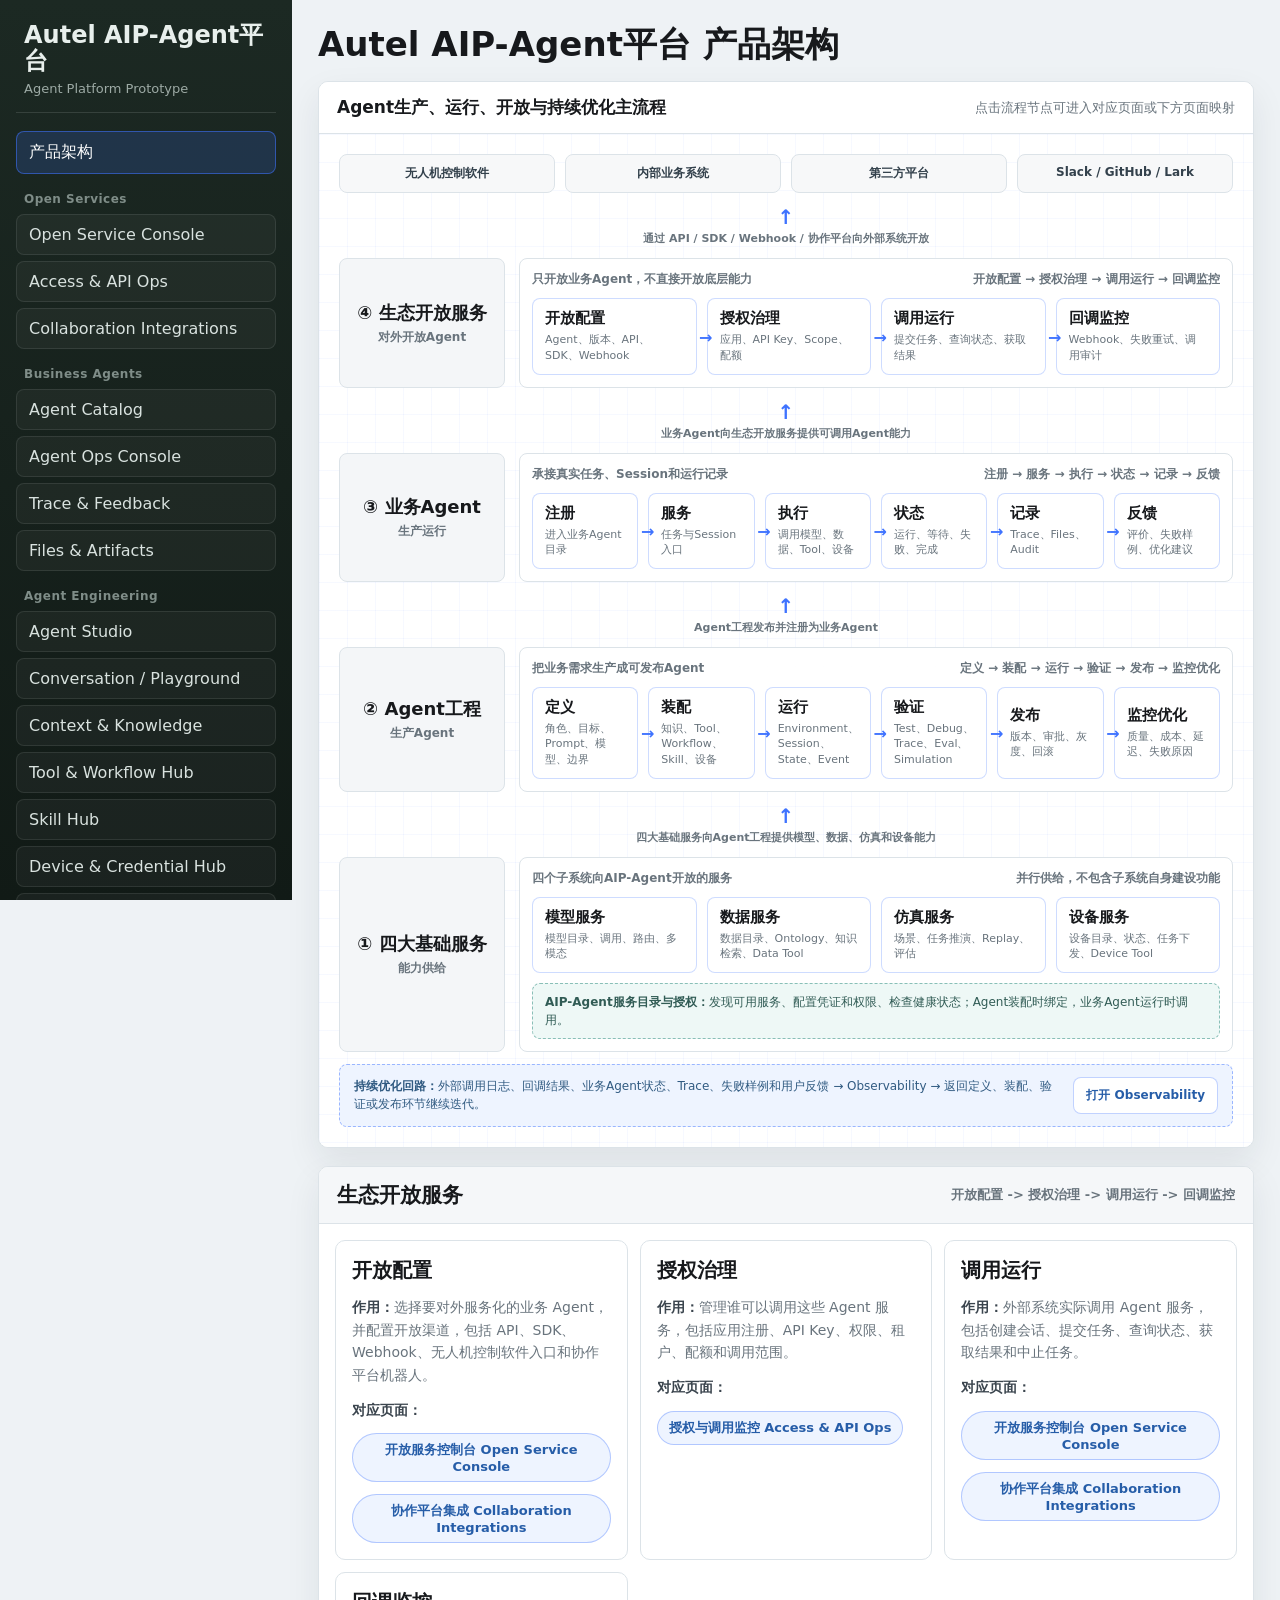
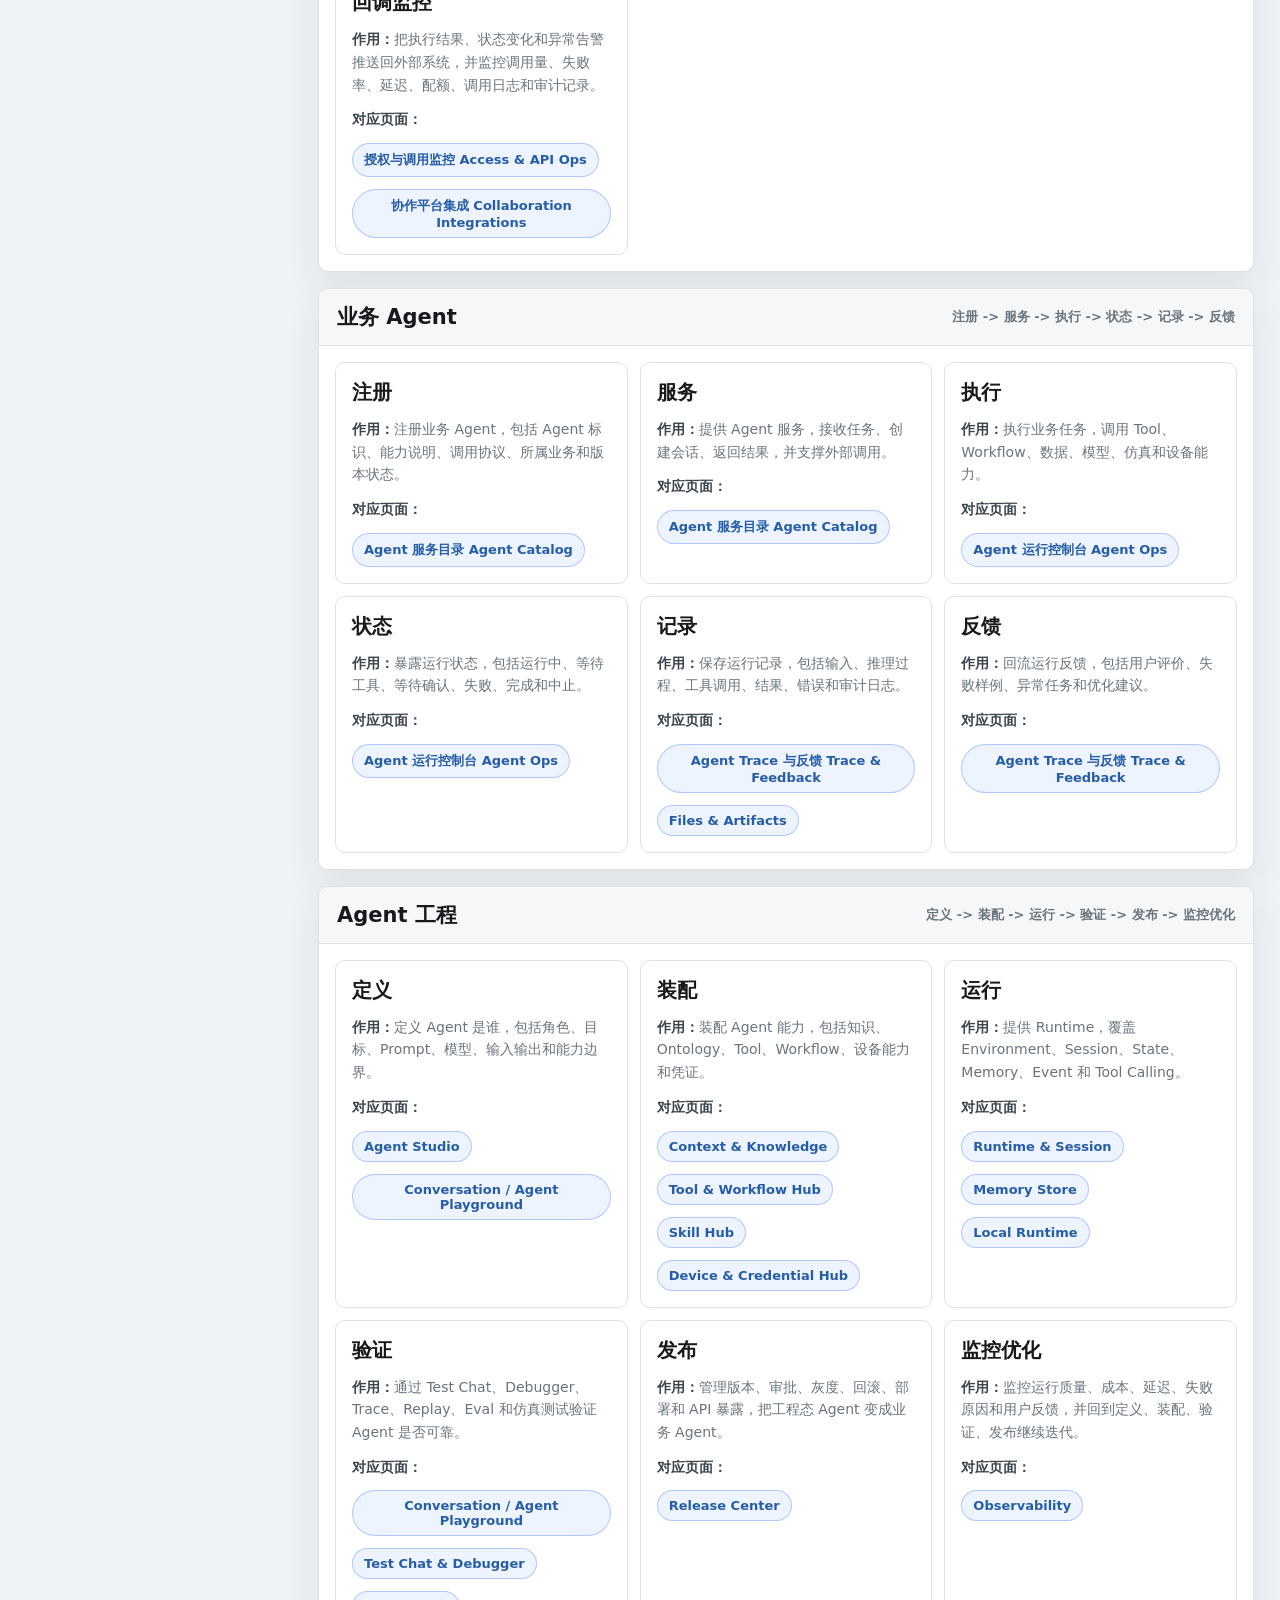
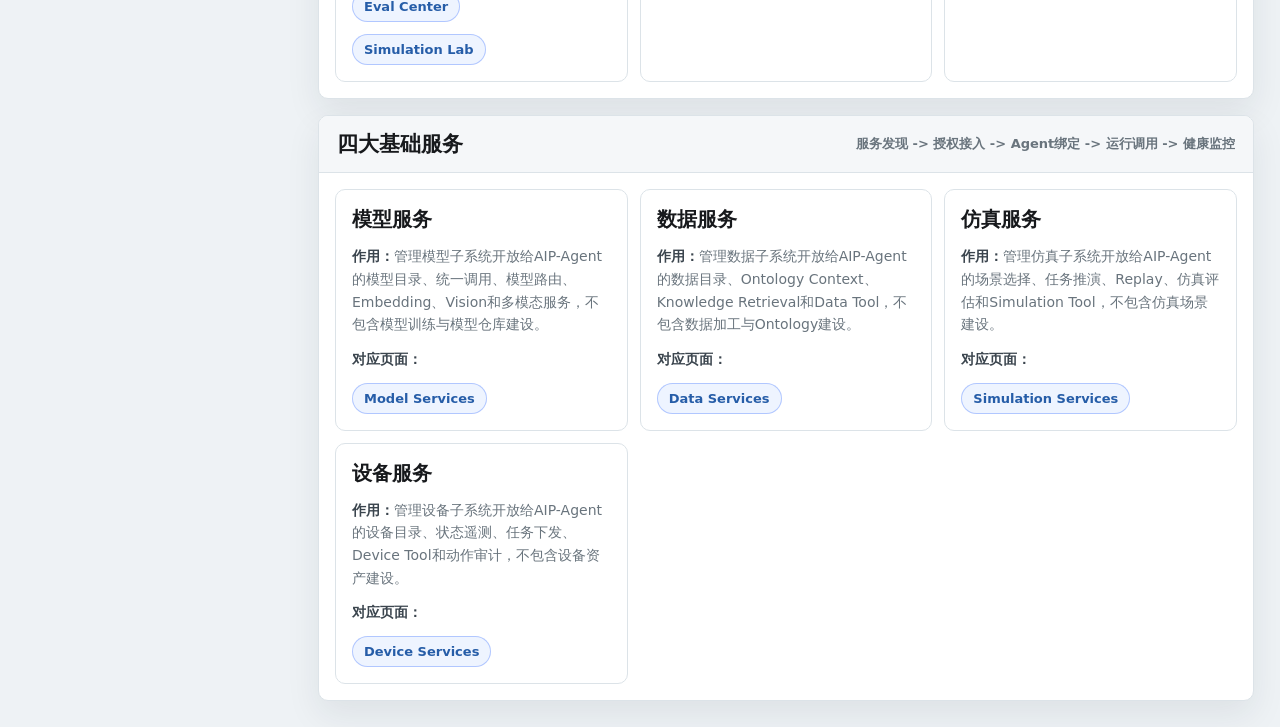
==== commit a1dd6407: "Add files via upload" ====
--- a/index.html
+++ b/index.html
@@ -4,7 +4,7 @@
     <meta charset="utf-8" />
     <meta name="viewport" content="width=device-width, initial-scale=1" />
     <link rel="icon" href="data:," />
-    <title>Autel AIP Prototype</title>
+    <title>Autel AIP-Agent平台 Prototype</title>
     <style>
       :root {
         --ink: #17191c;
@@ -389,11 +389,191 @@
         background: var(--blue-soft);
       }
 
+      .architecture-flow {
+        display: grid;
+        gap: 12px;
+        padding: 20px;
+        background:
+          linear-gradient(90deg, rgba(63, 115, 255, 0.045) 1px, transparent 1px),
+          linear-gradient(180deg, rgba(63, 115, 255, 0.045) 1px, transparent 1px),
+          #fff;
+        background-size: 28px 28px;
+      }
+
+      .architecture-row {
+        display: grid;
+        grid-template-columns: 166px minmax(0, 1fr);
+        gap: 14px;
+        align-items: stretch;
+      }
+
+      .architecture-label {
+        display: grid;
+        gap: 4px;
+        place-content: center;
+        padding: 14px;
+        border: 1px solid var(--line);
+        border-radius: 8px;
+        background: #f4f6f8;
+        color: inherit;
+        text-align: center;
+        text-decoration: none;
+      }
+
+      .architecture-label strong {
+        font-size: 18px;
+      }
+
+      .architecture-label span {
+        color: var(--muted);
+        font-size: 12px;
+        font-weight: 750;
+      }
+
+      .architecture-stage {
+        display: grid;
+        gap: 10px;
+        padding: 12px;
+        border: 1px solid var(--line);
+        border-radius: 8px;
+        background: rgba(255, 255, 255, 0.96);
+      }
+
+      .architecture-stage-head {
+        display: flex;
+        gap: 12px;
+        align-items: center;
+        justify-content: space-between;
+        color: var(--muted);
+        font-size: 12px;
+        font-weight: 800;
+      }
+
+      .architecture-nodes {
+        display: grid;
+        grid-template-columns: repeat(var(--count, 4), minmax(0, 1fr));
+        gap: 10px;
+      }
+
+      .flow-node {
+        position: relative;
+        display: grid;
+        gap: 4px;
+        align-content: center;
+        min-height: 62px;
+        padding: 10px 12px;
+        border: 1px solid rgba(63, 115, 255, 0.25);
+        border-radius: 8px;
+        color: var(--ink);
+        background: #fff;
+        text-align: left;
+        text-decoration: none;
+        cursor: pointer;
+      }
+
+      .flow-node:hover {
+        border-color: var(--blue);
+        background: var(--blue-soft);
+      }
+
+      .flow-node strong {
+        font-size: 15px;
+      }
+
+      .flow-node span {
+        color: var(--muted);
+        font-size: 11px;
+        line-height: 1.42;
+      }
+
+      .architecture-nodes.sequential .flow-node:not(:last-child)::after {
+        content: "→";
+        position: absolute;
+        top: 50%;
+        right: -17px;
+        z-index: 2;
+        color: var(--blue);
+        font-weight: 900;
+        transform: translateY(-50%);
+      }
+
+      .service-gateway {
+        padding: 9px 12px;
+        border: 1px dashed rgba(15, 123, 108, 0.45);
+        border-radius: 8px;
+        color: #315c55;
+        background: #eef8f6;
+        font-size: 12px;
+        line-height: 1.5;
+      }
+
+      .flow-down {
+        display: grid;
+        gap: 2px;
+        place-items: center;
+        min-height: 36px;
+        color: var(--blue);
+        font-size: 20px;
+        font-weight: 900;
+      }
+
+      .flow-down span {
+        color: var(--muted);
+        font-size: 11px;
+        font-weight: 750;
+      }
+
+      .external-row {
+        display: grid;
+        grid-template-columns: repeat(4, minmax(0, 1fr));
+        gap: 10px;
+      }
+
+      .external-node {
+        padding: 10px 12px;
+        border: 1px solid var(--line);
+        border-radius: 8px;
+        color: #33414c;
+        background: #f7f8f9;
+        font-size: 12px;
+        font-weight: 800;
+        text-align: center;
+      }
+
+      .feedback-loop {
+        display: grid;
+        grid-template-columns: minmax(0, 1fr) auto;
+        gap: 12px;
+        align-items: center;
+        padding: 12px 14px;
+        border: 1px dashed rgba(63, 115, 255, 0.48);
+        border-radius: 8px;
+        color: #315b82;
+        background: var(--blue-soft);
+        font-size: 12px;
+        line-height: 1.55;
+      }
+
+      .feedback-loop button {
+        padding: 8px 12px;
+        border: 1px solid rgba(63, 115, 255, 0.32);
+        border-radius: 8px;
+        color: #265da8;
+        background: #fff;
+        font-weight: 850;
+        cursor: pointer;
+      }
+
       .mapping-area {
         display: grid;
         gap: 16px;
         margin-top: 18px;
       }
+
+      #section-ecosystem { order: 1; }
+      #section-business-agent { order: 2; }
+      #section-agent-engineering { order: 3; }
+      #section-foundation-services { order: 4; }
 
       .map-section {
         overflow: hidden;
@@ -1260,6 +1440,27 @@
           grid-template-columns: 1fr;
         }
 
+        .architecture-row {
+          grid-template-columns: 1fr;
+        }
+
+        .architecture-nodes,
+        .external-row {
+          grid-template-columns: 1fr;
+        }
+
+        .architecture-nodes.sequential .flow-node:not(:last-child)::after {
+          content: "↓";
+          top: auto;
+          right: 50%;
+          bottom: -17px;
+          transform: translateX(50%);
+        }
+
+        .feedback-loop {
+          grid-template-columns: 1fr;
+        }
+
         .cycle-node:not(:last-child)::after {
           content: "↓";
           top: auto;
@@ -1285,8 +1486,8 @@
     <div class="app">
       <aside class="sidebar">
         <div class="brand">
-          <strong>Autel AIP</strong>
-          <span>AI Platform Prototype</span>
+          <strong>Autel AIP-Agent平台</strong>
+          <span>Agent Platform Prototype</span>
         </div>
         <div id="nav"></div>
       </aside>
@@ -1294,87 +1495,97 @@
       <main>
         <section class="view active" id="view-home">
           <div class="page-head">
-            <h1>Autel AIP 产品架构</h1>
+            <h1>Autel AIP-Agent平台 产品架构</h1>
           </div>
 
           <div class="card home-map">
             <div class="card-head">
-              <strong>层内闭环 + 平台主闭环</strong>
-              
+              <strong>Agent生产、运行、开放与持续优化主流程</strong>
+              <span>点击流程节点可进入对应页面或下方页面映射</span>
             </div>
-            <div class="map-wrap">
-              <div class="mindmap">
-                <a class="node root" href="#view-home">Autel AIP</a>
-                <a class="node layer" style="grid-row:1" href="#section-ecosystem"><strong>生态开放服务</strong><span>对外开放层</span></a>
-                <a class="node layer" style="grid-row:2" href="#section-business-agent"><strong>业务 Agent</strong><span>内部服务层</span></a>
-                <a class="node layer" style="grid-row:3" href="#section-agent-engineering"><strong>Agent 工程</strong><span>工程构建层</span></a>
-                <a class="node layer" style="grid-row:4" href="#section-foundation-platforms"><strong>五大基础平台</strong><span>能力供应层</span></a>
-
-                <div class="branch" style="grid-row:1">
-                  <div class="branch-title"><span>1. 生态开放服务</span><span>开放配置 -> 授权治理 -> 调用运行 -> 回调监控</span></div>
-                  <div class="logic-grid">
-                    <a class="logic-node" href="#logic-open-config"><strong>开放配置</strong><span>Expose</span></a>
-                    <a class="logic-node" href="#logic-access-governance"><strong>授权治理</strong><span>Access</span></a>
-                    <a class="logic-node" href="#logic-call-runtime"><strong>调用运行</strong><span>Call</span></a>
-                    <a class="logic-node" href="#logic-callback-monitor"><strong>回调监控</strong><span>Callback</span></a>
-                  </div>
-                </div>
-
-                <div class="branch" style="grid-row:2">
-                  <div class="branch-title"><span>2. 业务 Agent</span><span>注册 -> 服务 -> 执行 -> 状态 -> 记录 -> 反馈</span></div>
-                  <div class="logic-grid">
-                    <a class="logic-node" href="#logic-agent-register"><strong>注册</strong><span>Register</span></a>
-                    <a class="logic-node" href="#logic-agent-service"><strong>服务</strong><span>Service</span></a>
-                    <a class="logic-node" href="#logic-agent-execute"><strong>执行</strong><span>Execute</span></a>
-                    <a class="logic-node" href="#logic-agent-state"><strong>状态</strong><span>State</span></a>
-                    <a class="logic-node" href="#logic-agent-record"><strong>记录</strong><span>Record</span></a>
-                    <a class="logic-node" href="#logic-agent-feedback"><strong>反馈</strong><span>Feedback</span></a>
-                  </div>
-                </div>
-
-                <div class="branch" style="grid-row:3">
-                  <div class="branch-title"><span>3. Agent 工程</span><span>定义 -> 装配 -> 运行 -> 验证 -> 发布 -> 监控优化</span></div>
-                  <div class="logic-grid">
-                    <a class="logic-node" href="#logic-define"><strong>定义</strong><span>Define</span></a>
-                    <a class="logic-node" href="#logic-assemble"><strong>装配</strong><span>Assemble</span></a>
-                    <a class="logic-node" href="#logic-runtime"><strong>运行</strong><span>Runtime</span></a>
-                    <a class="logic-node" href="#logic-verify"><strong>验证</strong><span>Verify</span></a>
-                    <a class="logic-node" href="#logic-release"><strong>发布</strong><span>Release</span></a>
-                    <a class="logic-node" href="#logic-optimize"><strong>监控优化</strong><span>Optimize</span></a>
-                  </div>
-                </div>
-
-                <div class="branch" style="grid-row:4">
-                  <div class="branch-title"><span>4. 五大基础平台</span><span>数据 -> 模型 -> 部署 -> 仿真 -> 设备</span></div>
-                  <div class="logic-grid">
-                    <a class="logic-node" href="#logic-data-platform"><strong>数据平台</strong><span>Data</span></a>
-                    <a class="logic-node" href="#logic-model-platform"><strong>模型平台</strong><span>Model</span></a>
-                    <a class="logic-node" href="#logic-deploy-platform"><strong>部署平台</strong><span>Deploy</span></a>
-                    <a class="logic-node" href="#logic-simulation-platform"><strong>仿真平台</strong><span>Simulation</span></a>
-                    <a class="logic-node" href="#logic-device-platform"><strong>设备平台</strong><span>Device</span></a>
+            <div class="architecture-flow">
+              <div class="external-row">
+                <div class="external-node">无人机控制软件</div>
+                <div class="external-node">内部业务系统</div>
+                <div class="external-node">第三方平台</div>
+                <div class="external-node">Slack / GitHub / Lark</div>
+              </div>
+
+              <div class="flow-down">↑<span>通过 API / SDK / Webhook / 协作平台向外部系统开放</span></div>
+
+              <div class="architecture-row">
+                <a class="architecture-label" href="#section-ecosystem"><strong>④ 生态开放服务</strong><span>对外开放Agent</span></a>
+                <div class="architecture-stage">
+                  <div class="architecture-stage-head"><span>只开放业务Agent，不直接开放底层能力</span><span>开放配置 → 授权治理 → 调用运行 → 回调监控</span></div>
+                  <div class="architecture-nodes sequential" style="--count:4">
+                    <a class="flow-node" href="#logic-open-config"><strong>开放配置</strong><span>Agent、版本、API、SDK、Webhook</span></a>
+                    <a class="flow-node" href="#logic-access-governance"><strong>授权治理</strong><span>应用、API Key、Scope、配额</span></a>
+                    <a class="flow-node" href="#logic-call-runtime"><strong>调用运行</strong><span>提交任务、查询状态、获取结果</span></a>
+                    <a class="flow-node" href="#logic-callback-monitor"><strong>回调监控</strong><span>Webhook、失败重试、调用审计</span></a>
                   </div>
                 </div>
               </div>
-            </div>
-            <div class="platform-loop">
-              <div class="loop-title">
-                <strong>跨层主闭环</strong>
-                <span>基础能力供给 -> Agent 工程构建发布 -> 业务 Agent 运行 -> API / 协作平台开放调用 -> 数据回流优化</span>
+
+              <div class="flow-down">↑<span>业务Agent向生态开放服务提供可调用Agent能力</span></div>
+
+              <div class="architecture-row">
+                <a class="architecture-label" href="#section-business-agent"><strong>③ 业务Agent</strong><span>生产运行</span></a>
+                <div class="architecture-stage">
+                  <div class="architecture-stage-head"><span>承接真实任务、Session和运行记录</span><span>注册 → 服务 → 执行 → 状态 → 记录 → 反馈</span></div>
+                  <div class="architecture-nodes sequential" style="--count:6">
+                    <a class="flow-node" href="#logic-agent-register"><strong>注册</strong><span>进入业务Agent目录</span></a>
+                    <a class="flow-node" href="#logic-agent-service"><strong>服务</strong><span>任务与Session入口</span></a>
+                    <a class="flow-node" href="#logic-agent-execute"><strong>执行</strong><span>调用模型、数据、Tool、设备</span></a>
+                    <a class="flow-node" href="#logic-agent-state"><strong>状态</strong><span>运行、等待、失败、完成</span></a>
+                    <a class="flow-node" href="#logic-agent-record"><strong>记录</strong><span>Trace、Files、Audit</span></a>
+                    <a class="flow-node" href="#logic-agent-feedback"><strong>反馈</strong><span>评价、失败样例、优化建议</span></a>
+                  </div>
+                </div>
               </div>
-              <div class="cycle-flow">
-                <div class="cycle-node"><b>五大基础平台</b><span>提供数据、模型、部署、仿真、设备能力</span></div>
-                <div class="cycle-node"><b>Agent 工程</b><span>定义、装配、验证并发布 Agent</span></div>
-                <div class="cycle-node"><b>业务 Agent</b><span>承载已发布 Agent 的运行、状态和记录</span></div>
-                <div class="cycle-node"><b>生态开放服务</b><span>把业务 Agent 封装为 API、SDK、Webhook 或协作平台机器人</span></div>
-                <div class="cycle-node"><b>外部调用方</b><span>无人机控制软件、内部系统、第三方平台、Slack / GitHub / Lark</span></div>
+
+              <div class="flow-down">↑<span>Agent工程发布并注册为业务Agent</span></div>
+
+              <div class="architecture-row">
+                <a class="architecture-label" href="#section-agent-engineering"><strong>② Agent工程</strong><span>生产Agent</span></a>
+                <div class="architecture-stage">
+                  <div class="architecture-stage-head"><span>把业务需求生产成可发布Agent</span><span>定义 → 装配 → 运行 → 验证 → 发布 → 监控优化</span></div>
+                  <div class="architecture-nodes sequential" style="--count:6">
+                    <a class="flow-node" href="#logic-define"><strong>定义</strong><span>角色、目标、Prompt、模型、边界</span></a>
+                    <a class="flow-node" href="#logic-assemble"><strong>装配</strong><span>知识、Tool、Workflow、Skill、设备</span></a>
+                    <a class="flow-node" href="#logic-runtime"><strong>运行</strong><span>Environment、Session、State、Event</span></a>
+                    <a class="flow-node" href="#logic-verify"><strong>验证</strong><span>Test、Debug、Trace、Eval、Simulation</span></a>
+                    <a class="flow-node" href="#logic-release"><strong>发布</strong><span>版本、审批、灰度、回滚</span></a>
+                    <a class="flow-node" href="#logic-optimize"><strong>监控优化</strong><span>质量、成本、延迟、失败原因</span></a>
+                  </div>
+                </div>
               </div>
-              <div class="cycle-return">回流链路：外部调用日志、回调结果、业务 Agent 状态、Trace、失败样例和用户反馈，会回到 Agent 工程的“监控优化”；如果发现能力不足，再推动五大基础平台补齐数据、模型、部署、仿真或设备能力。</div>
+
+              <div class="flow-down">↑<span>四大基础服务向Agent工程提供模型、数据、仿真和设备能力</span></div>
+
+              <div class="architecture-row">
+                <a class="architecture-label" href="#section-foundation-services"><strong>① 四大基础服务</strong><span>能力供给</span></a>
+                <div class="architecture-stage">
+                  <div class="architecture-stage-head"><span>四个子系统向AIP-Agent开放的服务</span><span>并行供给，不包含子系统自身建设功能</span></div>
+                  <div class="architecture-nodes" style="--count:4">
+                    <button class="flow-node" type="button" data-page="model-platform"><strong>模型服务</strong><span>模型目录、调用、路由、多模态</span></button>
+                    <button class="flow-node" type="button" data-page="data-platform"><strong>数据服务</strong><span>数据目录、Ontology、知识检索、Data Tool</span></button>
+                    <button class="flow-node" type="button" data-page="simulation-platform"><strong>仿真服务</strong><span>场景、任务推演、Replay、评估</span></button>
+                    <button class="flow-node" type="button" data-page="device-platform"><strong>设备服务</strong><span>设备目录、状态、任务下发、Device Tool</span></button>
+                  </div>
+                  <div class="service-gateway"><b>AIP-Agent服务目录与授权：</b>发现可用服务、配置凭证和权限、检查健康状态；Agent装配时绑定，业务Agent运行时调用。</div>
+                </div>
+              </div>
+
+              <div class="feedback-loop">
+                <span><b>持续优化回路：</b>外部调用日志、回调结果、业务Agent状态、Trace、失败样例和用户反馈 → Observability → 返回定义、装配、验证或发布环节继续迭代。</span>
+                <button type="button" data-page="observability">打开 Observability</button>
+              </div>
             </div>
           </div>
 
           <div class="mapping-area">
             <div class="card detail-section" id="section-ecosystem">
-              <div class="map-section-head"><h2>1. 生态开放服务</h2><span class="closed-loop">开放配置 -> 授权治理 -> 调用运行 -> 回调监控</span></div>
+              <div class="map-section-head"><h2>生态开放服务</h2><span class="closed-loop">开放配置 -> 授权治理 -> 调用运行 -> 回调监控</span></div>
               <div class="detail-grid">
                 <article class="detail-card" id="logic-open-config">
                   <h3>开放配置</h3>
@@ -1407,7 +1618,7 @@
             </div>
 
             <div class="card detail-section" id="section-business-agent">
-              <div class="map-section-head"><h2>2. 业务 Agent</h2><span class="closed-loop">注册 -> 服务 -> 执行 -> 状态 -> 记录 -> 反馈</span></div>
+              <div class="map-section-head"><h2>业务 Agent</h2><span class="closed-loop">注册 -> 服务 -> 执行 -> 状态 -> 记录 -> 反馈</span></div>
               <div class="detail-grid">
                 <article class="detail-card" id="logic-agent-register">
                   <h3>注册</h3>
@@ -1450,7 +1661,7 @@
             </div>
 
             <div class="card detail-section" id="section-agent-engineering">
-              <div class="map-section-head"><h2>3. Agent 工程</h2><span class="closed-loop">定义 -> 装配 -> 运行 -> 验证 -> 发布 -> 监控优化</span></div>
+              <div class="map-section-head"><h2>Agent 工程</h2><span class="closed-loop">定义 -> 装配 -> 运行 -> 验证 -> 发布 -> 监控优化</span></div>
               <div class="detail-grid">
                 <article class="detail-card" id="logic-define">
                   <h3>定义</h3>
@@ -1500,38 +1711,32 @@
               </div>
             </div>
 
-            <div class="card detail-section" id="section-foundation-platforms">
-              <div class="map-section-head"><h2>4. 五大基础平台</h2><span class="closed-loop">数据 -> 模型 -> 部署 -> 仿真 -> 设备</span></div>
+            <div class="card detail-section" id="section-foundation-services">
+              <div class="map-section-head"><h2>四大基础服务</h2><span class="closed-loop">服务发现 -> 授权接入 -> Agent绑定 -> 运行调用 -> 健康监控</span></div>
               <div class="detail-grid">
-                <article class="detail-card" id="logic-data-platform">
-                  <h3>数据平台</h3>
-                  <p><b>平台自身能力：</b>数据接入、加工、治理、Ontology、知识库和向量索引。<br><b>给 AIP 的服务：</b>Data Query、Knowledge Retrieval、Ontology Service、Vector Search、Data Tool。</p>
+                <article class="detail-card" id="logic-model-service">
+                  <h3>模型服务</h3>
+                  <p><b>作用：</b>管理模型子系统开放给AIP-Agent的模型目录、统一调用、模型路由、Embedding、Vision和多模态服务，不包含模型训练与模型仓库建设。</p>
                   <p><b>对应页面：</b></p>
-                  <button class="page-chip" type="button" data-page="data-platform">数据平台 Data Platform</button>
+                  <button class="page-chip" type="button" data-page="model-platform">Model Services</button>
                 </article>
-                <article class="detail-card" id="logic-model-platform">
-                  <h3>模型平台</h3>
-                  <p><b>平台自身能力：</b>模型仓库、模型接入、训练 / 后训练、评测、权限和成本。<br><b>给 AIP 的服务：</b>Model Catalog、Model Gateway、Model Routing、Embedding、Vision。</p>
+                <article class="detail-card" id="logic-data-service">
+                  <h3>数据服务</h3>
+                  <p><b>作用：</b>管理数据子系统开放给AIP-Agent的数据目录、Ontology Context、Knowledge Retrieval和Data Tool，不包含数据加工与Ontology建设。</p>
                   <p><b>对应页面：</b></p>
-                  <button class="page-chip" type="button" data-page="model-platform">模型平台 Model Platform</button>
+                  <button class="page-chip" type="button" data-page="data-platform">Data Services</button>
                 </article>
-                <article class="detail-card" id="logic-deploy-platform">
-                  <h3>部署平台</h3>
-                  <p><b>平台自身能力：</b>运行环境、资源、容器、网络、沙箱、部署和健康检查。<br><b>给 AIP 的服务：</b>Environment、Runtime Resource、Agent Deployment、Function Deployment。</p>
+                <article class="detail-card" id="logic-simulation-service">
+                  <h3>仿真服务</h3>
+                  <p><b>作用：</b>管理仿真子系统开放给AIP-Agent的场景选择、任务推演、Replay、仿真评估和Simulation Tool，不包含仿真场景建设。</p>
                   <p><b>对应页面：</b></p>
-                  <button class="page-chip" type="button" data-page="deploy-platform">部署平台 Deploy Platform</button>
+                  <button class="page-chip" type="button" data-page="simulation-platform">Simulation Services</button>
                 </article>
-                <article class="detail-card" id="logic-simulation-platform">
-                  <h3>仿真平台</h3>
-                  <p><b>平台自身能力：</b>场景库、任务推演、数据驱动仿真、设备行为模拟和异常场景。<br><b>给 AIP 的服务：</b>Simulation Scenario、Simulation Task、Simulation Eval、Replay、Simulation Tool。</p>
+                <article class="detail-card" id="logic-device-service">
+                  <h3>设备服务</h3>
+                  <p><b>作用：</b>管理设备子系统开放给AIP-Agent的设备目录、状态遥测、任务下发、Device Tool和动作审计，不包含设备资产建设。</p>
                   <p><b>对应页面：</b></p>
-                  <button class="page-chip" type="button" data-page="simulation-platform">仿真平台 Simulation Platform</button>
-                </article>
-                <article class="detail-card" id="logic-device-platform">
-                  <h3>设备平台</h3>
-                  <p><b>平台自身能力：</b>设备接入、任务下发、状态回传、载荷控制、安全策略和设备 API。<br><b>给 AIP 的服务：</b>Device Registry、Device Status、Task Dispatch、Payload Control、Device Event Stream、Device Tool。</p>
-                  <p><b>对应页面：</b></p>
-                  <button class="page-chip" type="button" data-page="device-platform">设备平台 Device Platform</button>
+                  <button class="page-chip" type="button" data-page="device-platform">Device Services</button>
                 </article>
               </div>
             </div>
@@ -1587,361 +1792,651 @@
           ],
         },
         {
-          title: "Foundation Platforms",
+          title: "Foundation Services",
           items: [
-            { id: "data-platform", label: "Data Platform" },
-            { id: "model-platform", label: "Model Platform" },
-            { id: "deploy-platform", label: "Deploy Platform" },
-            { id: "simulation-platform", label: "Simulation Platform" },
-            { id: "device-platform", label: "Device Platform" },
+            { id: "model-platform", label: "Model Services" },
+            { id: "data-platform", label: "Data Services" },
+            { id: "simulation-platform", label: "Simulation Services" },
+            { id: "device-platform", label: "Device Services" },
           ],
         },
       ];
 
       const screens = {
         "open-service": {
-          title: "开放服务控制台",
-          layer: "生态开放服务",
-          logic: "开放配置 / 调用运行",
-          definition:
-            "把已经发布的业务 Agent 包装成外部系统可调用的开放服务，统一完成服务开放配置和调用调试。",
-          bullets: [
-            "开放配置：选择业务 Agent，配置 API / SDK / Webhook / 控制软件入口。",
-            "调用运行：会话创建、任务提交、状态查询、结果获取、中止任务。",
-            "服务化产物：生成外部系统可调用的 Agent 服务版本。",
-          ],
-          flow: ["选择业务 Agent", "配置开放渠道与调用协议", "生成 API / SDK / Webhook", "在调试台创建会话并提交任务", "查询状态、结果或中止任务", "发布开放服务版本"],
-          refs: ["Palantir Developer Console", "AIP Chatbots APIs", "Claude API Keys", "Claude Workbench"],
-          refText: "参考 Palantir 通过 Developer Console / Platform APIs 调用 AIP Chatbots；参考 Claude Platform 的 API Key、SDK 和 Workbench 调试体验。",
+                "title": "开放服务控制台",
+                "layer": "生态开放服务",
+                "logic": "开放配置 / 调用运行",
+                "definition": "将已经发布的业务 Agent 包装为外部系统可调用的开放服务，完成 Agent 服务选择、协议配置、调用调试和开放服务资产管理。",
+                "bullets": [
+                        "选择要开放的业务 Agent、版本和运行环境，明确服务化对象。",
+                        "配置 API、SDK、Webhook、请求体、响应体和调用入口。",
+                        "模拟外部系统提交任务、查询状态、获取结果，验证协议可用性。"
+                ],
+                "flow": [
+                        "选择业务 Agent 与版本",
+                        "配置 API / SDK / Webhook 协议",
+                        "生成服务入口和调用示例",
+                        "发起调用调试并校验返回",
+                        "发布开放服务资产",
+                        "进入 Access & API Ops 做授权治理"
+                ],
+                "refs": [
+                        "Agent 服务选择",
+                        "开放协议配置",
+                        "调用调试"
+                ],
+                "refText": "Palantir AIP Chatbots API 以已发布 Chatbot 为服务化对象；Claude Platform 以已配置 Agent / API 调用为入口。；Palantir Developer Console / Platform APIs 提供外部应用调用配置；Claude API 提供标准消息接口和 SDK 调用路径。；Claude Workbench / Console 适合做接口前的快速试跑；Palantir API 示例适合沉淀调用样例。"
         },
         "access-ops": {
-          title: "授权与调用监控",
-          layer: "生态开放服务",
-          logic: "授权治理 / 回调监控",
-          definition:
-            "管理开放服务的调用身份、权限、租户、配额、回调订阅和开放接口监控，确保对外调用可控、可追踪、可审计。",
-          bullets: ["应用注册、API Key、权限、租户、配额。", "配置 Webhook、事件订阅、回调重试。", "监控调用量、失败率、延迟、配额、审计记录。"],
-          flow: ["创建调用方应用", "分配 API Key 与权限范围", "绑定可调用 Agent 服务与配额", "配置 Webhook / 事件订阅", "监控调用量、失败率、延迟", "触发告警、审计和权限调整"],
-          refs: ["Palantir Platform SDK Resources", "Palantir API Operations", "Claude API Keys", "Claude Usage Monitoring"],
-          refText: "参考 Palantir 对 Developer Console 应用资源、Ontology 权限和 AIP Chatbot API 操作的授权方式；参考 Claude Console 的 API Key 与 Usage 监控。",
+                "title": "授权与调用监控",
+                "layer": "生态开放服务",
+                "logic": "授权治理 / 回调监控",
+                "definition": "管理外部调用身份、API Key、Scope、权限、配额、调用日志和 Webhook 回调送达，确保开放服务可控、可追踪、可审计。",
+                "bullets": [
+                        "管理内部系统、外部应用、租户、Owner 和调用方状态。",
+                        "创建、禁用、轮换和审计 API Key、Token、应用凭证。",
+                        "配置可调用 Agent、可执行动作、资源范围和访问边界。"
+                ],
+                "flow": [
+                        "注册调用方应用",
+                        "创建或绑定调用凭证",
+                        "配置 Scope、权限和资源边界",
+                        "配置配额、限流和回调订阅",
+                        "观察调用日志、失败率和延迟",
+                        "触发审计、告警或权限调整"
+                ],
+                "refs": [
+                        "API Key / Credential",
+                        "Scope 与权限策略",
+                        "调用日志与审计"
+                ],
+                "refText": "Claude Console 提供 API Key 管理、使用量与成本监控；适合作为调用治理参考。；Palantir 通过应用资源、Ontology 权限和平台 API 权限控制外部访问范围。；Claude Usage / Cost 与 Palantir Operations 均强调按调用方、接口和资源维度追踪。"
         },
         "collab-integrations": {
-          title: "协作平台集成",
-          layer: "生态开放服务",
-          logic: "开放配置 / 调用运行 / 回调监控",
-          definition:
-            "把业务 Agent 发布到 Slack、GitHub、Linear、Lark / 飞书等协作平台，让外部用户可以通过 @提及、分配 Issue、评论、群聊或长连接事件调用 Agent。",
-          bullets: [
-            "开放配置：安装应用、绑定组织 / 工作区、选择业务 Agent、配置机器人身份。",
-            "调用运行：通过消息、Issue、评论、群聊或长连接事件触发 Agent。",
-            "回调监控：同步消息事件、Issue 事件、线程会话、失败回调和审计记录。",
-          ],
-          flow: ["选择协作平台", "安装或绑定外部工作区", "选择业务 Agent 和运行环境", "配置机器人身份与会话粒度", "发布到外部平台", "同步消息、任务、回调和审计记录"],
-          refs: ["Autel AIP Demo Integrations", "Claude Slack / API Patterns", "Palantir Platform APIs", "GitHub App Integration"],
-          refText: "参考当前 Autel AIP Demo 的 Linear / GitHub / Slack / Lark 发布方式；同时借鉴 Claude 的 API / 工具调用模式和 Palantir Developer Console 的外部系统接入思路。",
+                "title": "协作平台集成",
+                "layer": "生态开放服务",
+                "logic": "开放配置 / 调用运行 / 回调监控",
+                "definition": "将业务 Agent 发布到 Slack、Lark、GitHub、Linear 等协作平台，通过消息、Issue、评论或事件触发 Agent，并把结果回写到外部工作流。",
+                "bullets": [
+                        "绑定外部工作区、组织、应用安装状态和平台权限。",
+                        "选择 Agent、环境、机器人身份和会话粒度，发布到协作平台。",
+                        "配置 @提及、私聊、群消息、Issue、评论、任务变更等触发规则。"
+                ],
+                "flow": [
+                        "选择协作平台",
+                        "安装或绑定外部工作区",
+                        "选择业务 Agent 和运行环境",
+                        "配置机器人身份、触发规则和会话粒度",
+                        "发布到协作平台",
+                        "同步消息、任务、回调和审计记录"
+                ],
+                "refs": [
+                        "协作平台连接",
+                        "Agent 发布配置",
+                        "事件触发规则"
+                ],
+                "refText": "Claude 主要通过 API 与外部应用集成；Palantir Workshop / Platform APIs 可嵌入业务应用。；Coze 等 Agent 平台提供 Bot 发布到多渠道的参考，但本平台应保持企业级权限和审计。；GitHub App、Slack App 和 Lark Bot 的事件订阅机制可作为触发规则设计参考。"
         },
         "agent-catalog": {
-          title: "Agent 服务目录",
-          layer: "业务 Agent",
-          logic: "注册 / 服务",
-          definition:
-            "管理已经发布并可运行的业务 Agent，是业务 Agent 的服务资产目录。它不负责构建 Agent，而是负责登记、查看、管理和开放服务入口。",
-          bullets: ["注册 Agent 标识、能力说明、调用协议、所属业务、版本状态。", "展示上线、下线、灰度和可开放范围。", "作为进入运行控制台和开放服务的入口。"],
-          flow: ["接收 Agent 工程发布结果", "登记 Agent 标识、版本、能力说明", "配置服务入口和调用协议", "展示上线状态和业务归属", "进入开放服务或运行控制台"],
-          refs: ["Palantir AIP Chatbots", "AIP Chatbot Studio", "Claude Managed Agents", "Claude Sessions"],
-          refText: "参考 Palantir AIP Chatbot Studio 发布后的 AIP Chatbots 资产管理；参考 Claude Managed Agents 的 Agent 定义、会话运行和生产管理思路。",
+                "title": "Agent 服务目录",
+                "layer": "业务 Agent",
+                "logic": "注册 / 服务",
+                "definition": "管理已经发布并可运行的业务 Agent，是业务 Agent 的服务资产目录，承接 Agent 发现、能力理解、版本生命周期和服务入口。",
+                "bullets": [
+                        "展示业务 Agent 列表、分类、标签、Owner 和运行状态。",
+                        "展示 Agent 能力说明、输入输出、依赖能力、适用范围和调用方式。",
+                        "管理 Agent 上线、下线、灰度、归档、版本状态和回滚入口。"
+                ],
+                "flow": [
+                        "接收 Release Center 发布结果",
+                        "登记 Agent 标识、版本和能力画像",
+                        "配置可见范围、状态和服务入口",
+                        "进入运行、开放服务或 Trace 页面",
+                        "根据运行反馈更新生命周期状态"
+                ],
+                "refs": [
+                        "Agent 服务目录",
+                        "Agent 能力画像",
+                        "版本与生命周期"
+                ],
+                "refText": "Claude Managed Agents 将 Agent 作为可复用、带版本的配置资产；Palantir AIP Chatbots 发布后形成可调用资产。；Palantir AIP Chatbot Studio 强调说明、上下文、工具和发布状态；适合做详情页参考。；Claude Agent versioning 与 Palantir publish / monitor 流程可作为生命周期设计依据。"
         },
         "agent-ops": {
-          title: "Agent 运行控制台",
-          layer: "业务 Agent",
-          logic: "执行 / 状态",
-          definition:
-            "查看业务 Agent 在生产环境中的任务执行、会话状态、工具调用等待、人工确认和运行结果，是业务 Agent 的实时运行视角。",
-          bullets: ["执行任务：调用 Tool、Workflow、数据、模型、仿真、设备能力。", "暴露状态：运行中、等待工具、等待确认、失败、完成、中止。", "处理人工确认：高风险动作、设备调度、写回动作。"],
-          flow: ["接收外部调用或内部任务", "创建 Session / Task", "Agent Runtime 调用模型与工具", "等待设备 / Workflow / 人工确认", "更新任务状态和执行结果", "沉淀 Trace 与运行记录"],
-          refs: ["Claude Managed Agents", "Claude Sessions", "Palantir AIP Threads", "AIP Session Trace"],
-          refText: "参考 Claude Managed Agents 的 stateful sessions、persistent event history；参考 Palantir AIP Threads / AIP Chatbot session trace。",
+                "title": "Agent 运行控制台",
+                "layer": "业务 Agent",
+                "logic": "执行 / 状态",
+                "definition": "查看和处理业务 Agent 在生产环境中的任务、会话、状态、执行链路、人工确认和异常任务，是生产态 Agent 的运行控制台。",
+                "bullets": [
+                        "查看运行中、等待中、失败、完成和中止的生产任务。",
+                        "查看当前会话、上下文状态、执行阶段和最近事件。",
+                        "查看模型调用、工具调用、Workflow 和外部服务调用状态。"
+                ],
+                "flow": [
+                        "接收外部调用或内部任务",
+                        "创建 Task / Session",
+                        "执行模型、工具和工作流调用",
+                        "等待工具、外部服务或人工确认",
+                        "处理异常、重试或转人工",
+                        "沉淀结果、Trace 和文件产物"
+                ],
+                "refs": [
+                        "Session 运行态",
+                        "执行链路状态",
+                        "异常处理"
+                ],
+                "refText": "Claude Managed Agents 强调 stateful sessions 和 persistent event history；可参考其 Session 运行态设计。；Palantir AIP Threads / Session Trace 体现生产任务执行链路和历史记录。；企业级 Agent 平台需要具备实时处置能力，而不是只提供事后日志。"
         },
         "trace-feedback": {
-          title: "Agent Trace 与反馈",
-          layer: "业务 Agent",
-          logic: "记录 / 反馈",
-          definition:
-            "保存并分析业务 Agent 的输入、推理过程、工具调用、结果、错误、用户评价和失败样例，把运行反馈回流给 Agent 工程。",
-          bullets: ["记录输入、推理过程、工具调用、结果、错误、审计日志。", "收集用户评价、失败样例、异常任务、优化建议。", "回流到 Agent 工程的监控优化和 Eval 数据集。"],
-          flow: ["采集任务输入、状态和工具调用", "形成 Session Trace 与审计记录", "聚合错误、失败样例和用户反馈", "标注问题类型和优先级", "同步到 Eval / 优化工单", "回到 Agent Studio 或发布中心迭代"],
-          refs: ["Claude Evals", "Claude Usage Monitoring", "Palantir AIP Evals", "AIP Logic Metrics"],
-          refText: "参考 Claude event history、Usage monitoring、Evals；参考 Palantir AIP Evals、AIP Logic metrics、AIP Chatbot session logging。",
+                "title": "Agent Trace 与反馈",
+                "layer": "业务 Agent",
+                "logic": "记录 / 反馈",
+                "definition": "分析单次任务或 Session 的执行链路，定位失败原因，采集用户反馈，并将问题回流到 Eval、Prompt、Tool、Workflow 或 Release。",
+                "bullets": [
+                        "查看任务完整链路，包括输入、模型响应、工具调用、输出和异常事件。",
+                        "按时间顺序复盘一次 Agent 任务的完整执行过程。",
+                        "区分模型、工具、权限、上下文、外部服务和运行环境失败。"
+                ],
+                "flow": [
+                        "选择任务或 Session Trace",
+                        "查看时间线和执行细节",
+                        "定位失败节点和失败类型",
+                        "采集用户反馈或标注失败样例",
+                        "生成优化回流目标",
+                        "回到工程页面持续优化"
+                ],
+                "refs": [
+                        "Trace Explorer",
+                        "失败归因",
+                        "优化回流"
+                ],
+                "refText": "Palantir AIP Chatbot APIs 支持 Session Trace，用于调试和理解执行过程。；Claude Evals 与 Palantir AIP Evals 均强调把失败样例沉淀为可复用测试资产。；AIP Logic metrics / Evals 与 Claude evaluation flow 可作为回流闭环参考。"
         },
         "files-artifacts": {
-          title: "Files & Artifacts",
-          layer: "业务 Agent",
-          logic: "记录",
-          definition:
-            "管理业务 Agent 运行过程中产生或挂载的文件资产，包括 Session 产物、任务结果文件、上传附件、下载文件和可追溯的资源范围。",
-          bullets: [
-            "查看 Agent 运行产物：JSON、报告、图片、日志、任务计划等。",
-            "区分文件来源和作用域：Session、Task、Agent、外部系统或用户上传。",
-            "支持下载、预览、审计、回流到 Trace / Eval / Knowledge。",
-          ],
-          flow: ["Agent 运行产生文件或接收上传", "归档到 Session / Task 作用域", "展示文件类型、大小、来源和创建时间", "支持预览、下载和审计", "关联 Trace 与任务结果", "必要时回流 Eval 或知识库"],
-          refs: ["Autel AIP Demo Files", "Claude Files / Attachments", "Palantir Workshop File Viewer", "Session Artifacts"],
-          refText: "参考当前 Autel AIP Demo 的 Files 页面和 Session 文件挂载；参考 Claude 的附件 / 文件上下文，以及 Palantir Workshop 中 PDF Viewer、引用对象和应用状态联动。",
+                "title": "Files & Artifacts",
+                "layer": "业务 Agent",
+                "logic": "记录",
+                "definition": "管理 Agent 运行过程中产生或挂载的文件资产，包括报告、JSON、日志、附件和任务产物，并与 Session、Task、Trace、Eval 建立关联。",
+                "bullets": [
+                        "管理 Agent、Session、Task 或外部系统产生的文件和产物。",
+                        "预览、下载、复制引用并查看文件元信息。",
+                        "关联文件所属 Agent、Session、Task、Trace 和外部调用。"
+                ],
+                "flow": [
+                        "Agent 运行产生文件或接收上传",
+                        "归档到 Session / Task 作用域",
+                        "展示文件类型、来源和创建时间",
+                        "支持预览、下载和引用",
+                        "关联 Trace 或 Eval 样例",
+                        "按权限和保留策略治理文件"
+                ],
+                "refs": [
+                        "文件资产列表",
+                        "来源与作用域",
+                        "Trace / Eval 关联"
+                ],
+                "refText": "Claude 支持文件 / 附件作为上下文材料；Autel AIP Demo 已有 Files 页面可参考。；Palantir Workshop 文件查看与对象状态联动，可参考文件与业务对象的引用关系。；企业 Agent 运行产物应能回流到 Trace 与 Eval，形成可复用证据链。"
         },
         "agent-studio": {
-          title: "Agent Studio",
-          layer: "Agent 工程",
-          logic: "定义",
-          definition:
-            "Agent 工程的定义界面，用于定义 Agent 是谁，并承载 Agent 的核心配置入口：Basic、Prompt、Model、Tools、Skills、MCP Servers、Multi-Agent、YAML / JSON。",
-          bullets: ["定义角色、目标、Prompt、模型、输入输出和业务边界。", "提供 Form / YAML / JSON 多种配置方式，方便工程师和平台化配置共存。", "进入装配阶段前，明确 Agent 可调用工具、Skill、MCP、子 Agent 和 Local Runtime 策略。"],
-          flow: ["创建 Agent / 选择模板", "配置 Basic 信息、模型和 Prompt", "切换 Form / YAML / JSON 检查完整配置", "声明 Tools / Skills / MCP / Multi-Agent 入口", "设置边界和 Local Runtime 策略", "保存 Agent Draft"],
-          refs: ["Autel AIP Demo Agent Edit", "Claude Workbench", "Claude Prompt / Model Config", "Palantir AIP Chatbot Studio"],
-          refText: "参考当前 Autel AIP Demo 的 Agent 编辑页：Basic、Tools、Skills、MCP Servers、Multi-Agent、YAML / JSON；参考 Claude Workbench 的 Prompt / Model 构建体验；参考 Palantir AIP Chatbot Studio 对 Chatbot 角色、上下文和工具的配置方式。",
+                "title": "Agent Studio",
+                "layer": "Agent 工程",
+                "logic": "定义",
+                "definition": "Agent Builder 总装台，用于定义 Agent 的基础信息、Prompt、模型配置、能力装配概览、配置视图和发布前配置校验。",
+                "bullets": [
+                        "定义名称、角色、目标、输入输出、边界和所属空间。",
+                        "配置系统提示词、行为规则、任务边界和输出要求。",
+                        "选择主模型、备用模型、模型参数和路由策略。"
+                ],
+                "flow": [
+                        "创建 Agent 或选择模板",
+                        "配置基础定义、Prompt 和模型",
+                        "绑定或查看知识、工具、Skill、Memory、Runtime",
+                        "切换 Form / YAML / JSON 检查配置",
+                        "运行配置校验并处理阻断项",
+                        "保存 Agent Draft 并进入验证流程"
+                ],
+                "refs": [
+                        "Agent 基础定义",
+                        "Prompt / Instruction",
+                        "能力装配概览"
+                ],
+                "refText": "Claude Managed Agents 将 model、system prompt、tools、MCP servers、skills、metadata 组合成可复用 Agent 配置。；Claude Workbench 与 Palantir AIP Chatbot Studio 均提供 Prompt / Model / Context 组合配置方式。；Palantir AIP Chatbot Studio 将 Context、Tools、Model、发布状态放在同一构建链路中。"
         },
         "conversation-playground": {
-          title: "Conversation / Agent Playground",
-          layer: "Agent 工程",
-          logic: "定义 / 验证",
-          definition:
-            "提供自然语言创建、选择模板、快速试用和临时会话验证入口。它不是生产态业务 Agent 服务，而是工程师快速把想法转成 Agent Draft 或测试会话的入口。",
-          bullets: [
-            "通过一句话描述要创建的 Agent，或从模板开始。",
-            "选择已有 Agent 快速进入会话，验证 Prompt、工具和上下文是否工作。",
-            "把有效对话保存为测试用例、Agent Draft 或 Eval 样例。",
-          ],
-          flow: ["输入想创建或测试的 Agent 目标", "选择模板或已有 Agent", "生成 Agent Draft / 创建测试 Session", "进行对话和工具调用", "保存为配置、测试用例或失败样例", "回到 Agent Studio / Eval Center 继续完善"],
-          refs: ["Autel AIP Demo Conversation", "Claude Workbench", "Claude Console Quickstart", "Palantir AIP Chatbot Studio"],
-          refText: "参考当前 Autel AIP Demo 的 Conversation 页面；参考 Claude Workbench 的快速试聊和调试体验；参考 Palantir AIP Chatbot Studio 从业务问题构建可运行 Chatbot 的路径。",
+                "title": "Conversation / Agent Playground",
+                "layer": "Agent 工程",
+                "logic": "定义 / 验证",
+                "definition": "轻量创建和试运行入口，通过自然语言或模板生成 Agent Draft，快速试聊、试工具、试上下文，并将结果保存到 Agent Studio 或 Eval。",
+                "bullets": [
+                        "通过一句话描述目标或选择模板生成 Agent Draft。",
+                        "通过对话补全角色、目标、Prompt、工具和知识配置。",
+                        "选择 Agent 或 Draft，直接启动测试会话和工具调用。"
+                ],
+                "flow": [
+                        "输入想创建或测试的 Agent 目标",
+                        "选择模板或已有 Agent",
+                        "生成 Agent Draft 或创建测试 Session",
+                        "进行对话、工具和上下文试运行",
+                        "保存为配置、测试样例或失败样例",
+                        "回到 Agent Studio / Eval Center 完善"
+                ],
+                "refs": [
+                        "创建入口",
+                        "对话式配置",
+                        "结果保存"
+                ],
+                "refText": "Claude Workbench 适合快速试验 Prompt 和模型；可作为轻量验证体验参考。；Palantir AIP Chatbot Studio 支持从业务问题构建可运行 Chatbot。；Claude Evals 与 Palantir AIP Evals 都强调把有效/失败样例沉淀为评测资产。"
         },
         "context-knowledge": {
-          title: "Context & Knowledge",
-          layer: "Agent 工程",
-          logic: "装配",
-          definition:
-            "把知识库、文档、Ontology、业务对象和检索上下文装配到 Agent 上，让 Agent 在回答和决策时能使用企业数据语义。",
-          bullets: [
-            "绑定 Knowledge / Context、文档集合、向量索引和引用来源。",
-            "绑定 Ontology 对象、关系、权限范围和对象详情视图。",
-            "配置检索策略、引用规则、上下文窗口和数据权限。",
-          ],
-          flow: ["选择 Agent Draft", "绑定 Knowledge / Document / Ontology", "配置检索范围、权限和引用规则", "预览命中文档与对象上下文", "保存 Context Profile", "进入 Tool 或 Runtime 测试"],
-          refs: ["Palantir Ontology", "AIP Retrieval Context", "AIP Chatbot Studio", "Claude Files / Context"],
-          refText: "参考 Palantir AIP Chatbot Studio 的 Ontology / Document / Function-backed context；参考 Claude 对文件、上下文和引用材料的组织方式。",
+                "title": "Context & Knowledge",
+                "layer": "Agent 工程",
+                "logic": "装配",
+                "definition": "配置 Agent 可使用的上下文、知识源、Ontology、Function-backed Context、检索策略和引用审计，使 Agent 能在运行时获取受控上下文。",
+                "bullets": [
+                        "绑定文档、知识库、数据源和外部上下文材料。",
+                        "绑定对象、属性、关系和业务语义上下文。",
+                        "通过函数或工具动态补充上下文结果。"
+                ],
+                "flow": [
+                        "选择 Agent Draft",
+                        "绑定 Knowledge、Document、Ontology 或函数型上下文",
+                        "配置检索范围、重排和引用规则",
+                        "测试问题并预览命中片段",
+                        "保存 Context Profile",
+                        "进入 Test Chat 或 Runtime 验证"
+                ],
+                "refs": [
+                        "Ontology Context",
+                        "Function-backed Context",
+                        "引用预览"
+                ],
+                "refText": "Palantir Retrieval Context 明确包含 Ontology Context，是 Agent 接入企业语义的关键能力。；Palantir AIP Chatbot Studio 支持 Function-backed context，用函数结果补充上下文。；Claude 文件上下文与 Palantir 文档引用均强调可追溯引用来源。"
         },
         "tool-workflow": {
-          title: "Tool & Workflow Hub",
-          layer: "Agent 工程",
-          logic: "装配",
-          definition:
-            "把可调用工具、MCP 工具、内部 API、Workflow / AI Function 装配给 Agent，用于完成查询、计算、写回和 SOP 流程执行。Skill 作为更高层的可复用能力包，在 Skill Hub 单独管理。",
-          bullets: [
-            "管理 Direct Tool、MCP Tool、API Tool 和内部服务 Tool。",
-            "管理 Workflow / AI Function：低代码流程、输入输出、触发条件和执行边界。",
-            "配置参数 Schema、权限、超时、重试、人工确认和审计要求。",
-          ],
-          flow: ["选择 Tool 或 Workflow", "配置输入输出 Schema", "绑定权限、凭证和调用边界", "设置人工确认与审计规则", "在 Test Chat 中试调用", "发布为 Agent 可用能力"],
-          refs: ["Claude Tool Use", "Claude MCP", "Palantir AIP Logic", "Palantir Ontology Actions"],
-          refText: "参考 Claude Tool use / MCP 的工具接入方式；参考 Palantir AIP Logic 和 Ontology Actions 将业务函数、流程和写回动作工具化。",
+                "title": "Tool & Workflow Hub",
+                "layer": "Agent 工程",
+                "logic": "装配",
+                "definition": "Agent 可调用能力装配中心，管理 Tool、MCP 工具、外部 API、Workflow / AI Function、Tool Schema、调用策略、权限和测试发布。",
+                "bullets": [
+                        "管理内置工具、外部 API 工具、MCP 工具和内部服务工具。",
+                        "定义输入、输出、错误结构、参数校验和调用结果结构。",
+                        "编排工具、函数、条件分支、人工节点和输出动作。"
+                ],
+                "flow": [
+                        "选择 Tool 或 Workflow",
+                        "定义输入输出 Schema",
+                        "编排函数、工具和条件节点",
+                        "配置权限、凭证和调用策略",
+                        "执行单工具或流程测试",
+                        "发布为 Agent 可绑定能力"
+                ],
+                "refs": [
+                        "Tool Registry",
+                        "Workflow / AI Function",
+                        "调用策略与权限"
+                ],
+                "refText": "Claude Tool Use / MCP 将工具作为模型可调用能力；工具 Schema 是调用边界核心。；Palantir AIP Logic 通过 Inputs、Blocks、Outputs、Debugger 构建 AI functions。；Palantir Ontology Actions 强调受控写回、权限和审计；适合作为执行动作治理参考。"
         },
         "skill-hub": {
-          title: "Skill Hub",
-          layer: "Agent 工程",
-          logic: "装配",
-          definition:
-            "管理可复用的 Agent Skill，包括内置文档处理 Skill、自定义无人机业务 Skill、Skill.md 上传、版本、来源和 Agent 绑定关系。",
-          bullets: [
-            "管理内置 Skill：Excel、PDF、PPT、Word 等通用文档处理能力。",
-            "管理自定义 Skill：任务规划、无人机直接控制、任务重规划、HMI ACP 规范等领域能力。",
-            "支持上传、版本、启停、绑定到 Agent，并在 Test Chat / Eval 中验证 Skill 效果。",
-          ],
-          flow: ["上传或同步 Skill", "解析 Skill 名称、描述、版本和来源", "配置可见范围和权限", "绑定到 Agent Draft", "在 Playground / Test Chat 中调用验证", "沉淀为可复用能力包"],
-          refs: ["Autel AIP Demo Skills", "Claude Skills", "Claude Tool Use", "Palantir Function-backed Tools"],
-          refText: "参考当前 Autel AIP Demo 的 Skills 页面和 Agent 编辑页 Skills tab；参考 Claude Skills 对可复用能力包的组织方式；参考 Palantir 将函数能力工具化给 AIP 使用的模式。",
+                "title": "Skill Hub",
+                "layer": "Agent 工程",
+                "logic": "装配",
+                "definition": "管理可复用 Skill 能力包，包括 Skill 目录、详情、创建/上传、Agent 绑定、验证、版本和治理。",
+                "bullets": [
+                        "管理内置 Skill、团队 Skill、自定义 Skill 和可见范围。",
+                        "展示能力说明、输入输出、依赖工具、适用范围和限制。",
+                        "创建 Skill、上传能力包、配置来源和版本信息。"
+                ],
+                "flow": [
+                        "同步或上传 Skill",
+                        "查看 Skill 详情和依赖能力",
+                        "配置版本、权限和可见范围",
+                        "绑定到 Agent Draft",
+                        "在 Test Chat / Eval 中验证",
+                        "进入治理和版本管理"
+                ],
+                "refs": [
+                        "Skill Catalog",
+                        "Skill 验证",
+                        "版本与治理"
+                ],
+                "refText": "Claude Skills 体现可复用能力包的组织方式，可参考 Skill 目录和绑定关系。；Claude Tool Use 与 Palantir Function-backed Tools 均强调能力调用前验证。；企业级能力包需要 Owner、版本、可见范围和审计链路。"
         },
         "device-credential": {
-          title: "Device & Credential Hub",
-          layer: "Agent 工程",
-          logic: "装配",
-          definition:
-            "把设备平台提供的真实设备、设备组、设备能力和敏感凭证安全地装配给 Agent，确保 Agent 调度设备前具备权限、边界、人工确认和审计链路。",
-          bullets: [
-            "绑定设备：从设备平台选择无人机、机库、载荷、设备组或机型能力范围。",
-            "绑定 Device Tool：设备状态、任务下发、载荷控制、事件流。",
-            "管理 Credential / Vault：API Key、设备令牌、业务系统凭证。",
-            "配置高风险动作的人审、限额、安全策略和回滚策略。",
-          ],
-          flow: ["从设备平台同步设备目录", "选择可用设备 / 设备组 / 机型能力", "绑定 Device Tool 与凭证", "配置安全策略和人工确认", "定义可调度任务和参数边界", "运行设备调用沙箱测试", "进入 Runtime 或发布审批"],
-          refs: ["Claude Tool Use", "Palantir Ontology Actions", "Palantir Permissions", "Human Approval Pattern"],
-          refText: "参考 Claude 工具调用的参数和权限边界；参考 Palantir Ontology Actions 的受控写回、权限和审计设计。",
+                "title": "Device & Credential Hub",
+                "layer": "Agent 工程",
+                "logic": "装配",
+                "definition": "外部执行能力、设备类能力和敏感工具的凭证与权限绑定中心，用于控制 Agent 调用执行型能力前的凭证、安全边界、人工确认和审计。",
+                "bullets": [
+                        "绑定设备系统、业务系统、执行型工具资源和可用范围。",
+                        "将可执行动作封装为 Agent 可调用工具。",
+                        "管理凭证、Token、密钥、过期时间和轮换策略。"
+                ],
+                "flow": [
+                        "绑定外部执行系统或敏感能力",
+                        "封装 Device / Action Tool",
+                        "配置 Credential Vault 和凭证范围",
+                        "设置执行边界与人工确认策略",
+                        "运行沙箱测试或调用验证",
+                        "进入 Runtime 或发布审批"
+                ],
+                "refs": [
+                        "Credential Vault",
+                        "执行边界策略",
+                        "人工确认策略"
+                ],
+                "refText": "Claude Tool Use 强调工具执行边界；企业工具接入需要凭证隔离和可审计调用。；Palantir Ontology Actions 的受控写回、权限和审计可作为执行动作治理参考。；高风险工具调用通常需要 human-in-the-loop 审批模式。"
         },
         "runtime-session": {
-          title: "Runtime & Session",
-          layer: "Agent 工程",
-          logic: "运行",
-          definition:
-            "提供 Agent 运行所需的 Runtime 配置与会话管理，覆盖 Environment、Session、State、Memory、Event、Tool Calling、Files、Timeline 和 Trajectory。",
-          bullets: ["配置运行环境、资源、网络、沙箱。", "管理 Session、State、Memory、Event Stream、文件挂载和会话资源。", "观察 Tool Calling Runtime、连接客户端、任务队列、Timeline 和 Trajectory。"],
-          flow: ["选择 Agent Draft 与环境", "创建测试 Session 并挂载资源", "初始化 State / Memory / Event", "运行模型与 Tool Calling", "记录 Files / Timeline / Trajectory", "输出可调试运行结果"],
-          refs: ["Autel AIP Demo Sessions", "Claude Managed Agents", "Claude Sessions", "Palantir AIP Threads"],
-          refText: "参考当前 Autel AIP Demo 的 Sessions 详情页：Conversation、Files、Timeline、Trajectory、Connected clients；参考 Claude Managed Agents 的 runtime、sessions、persistent event history；参考 Palantir AIP Threads 的会话运行与历史记录。",
+                "title": "Runtime & Session",
+                "layer": "Agent 工程",
+                "logic": "运行",
+                "definition": "Agent 运行内核观察窗，管理运行环境、Session、State、Runtime Event、Session Resources 和控制操作。",
+                "bullets": [
+                        "管理云端、边侧、本地、沙箱等运行环境和资源状态。",
+                        "创建、运行、暂停、恢复和结束 Agent 会话。",
+                        "查看当前任务状态、变量、上下文和执行阶段。"
+                ],
+                "flow": [
+                        "选择 Agent Draft 与运行环境",
+                        "创建测试 Session 并挂载资源",
+                        "初始化 State、Memory 和 Event Stream",
+                        "运行模型、工具和工作流调用",
+                        "记录 Files、Timeline、Trace 和 Artifacts",
+                        "执行暂停、重试、中止或导出"
+                ],
+                "refs": [
+                        "Session",
+                        "Runtime Event",
+                        "Session Resources"
+                ],
+                "refText": "Claude Managed Agents 强调 Session operations、event history、files 和 memory 等运行态资源。；Palantir AIP Threads / Session Trace 可参考会话事件与历史记录组织方式。；Autel AIP Demo 的 Sessions 详情页包含 Conversation、Files、Timeline、Trajectory 等资源视图。"
         },
         "memory-store": {
-          title: "Memory Store",
-          layer: "Agent 工程",
-          logic: "运行",
-          definition:
-            "管理 Agent 可使用的持久化记忆空间，包括 Memory Store 创建、路径化记忆、版本历史、设置、Agent / Session 绑定和权限边界。",
-          bullets: [
-            "创建和管理 Memory Store，定义名称、描述、路径和权限。",
-            "查看记忆条目、路径前缀、大小、哈希、更新时间和版本历史。",
-            "在 Session 创建或 Agent 装配时绑定 Memory Store，支持个性化、长期任务和跨会话状态。",
-          ],
-          flow: ["创建 Memory Store", "配置路径、权限和描述", "绑定到 Agent 或 Session", "运行中读写记忆", "查看版本历史和变更", "将有效记忆沉淀为知识或调试线索"],
-          refs: ["Autel AIP Demo Memory Stores", "Claude Persistent Memory Pattern", "Claude Sessions", "Palantir Ontology Object State"],
-          refText: "参考当前 Autel AIP Demo 的 Memory Stores 页面和 Session 创建时的 Memory Store 资源挂载；结合 Claude 持久会话思路，以及 Palantir 通过 Ontology / Application State 承载业务状态的模式。",
+                "title": "Memory Store",
+                "layer": "Agent 工程",
+                "logic": "运行",
+                "definition": "管理 Agent 记忆空间、记忆条目、绑定关系、读写策略和治理规则，用于跨会话状态、长期任务和可控记忆。",
+                "bullets": [
+                        "管理记忆空间、业务域、Owner、描述和可见范围。",
+                        "查看记忆条目、来源、内容摘要、更新时间和版本。",
+                        "绑定 Agent、Session、用户、对象或工作区。"
+                ],
+                "flow": [
+                        "创建 Memory Space",
+                        "配置路径、权限和读写策略",
+                        "绑定到 Agent 或 Session",
+                        "运行中读写记忆条目",
+                        "查看版本历史和变更",
+                        "治理、归档或清理记忆"
+                ],
+                "refs": [
+                        "Memory Space",
+                        "Memory Binding",
+                        "Memory Governance"
+                ],
+                "refText": "Claude Managed Agents 的 Memory 与 Session 运行态可作为持久化记忆参考。；Palantir 通过 Ontology / Application State 承载业务状态，可参考状态绑定关系。；企业级记忆需要可见范围、清理和审计，不能只做简单存储。"
         },
         "local-runtime": {
-          title: "Local Runtime",
-          layer: "Agent 工程",
-          logic: "运行",
-          definition:
-            "连接本地机器或自托管 Runtime，让 Agent 可以委托到本地 ACP-compatible agent、Claude Code、Codex bridge 或企业内部运行环境执行。",
-          bullets: [
-            "连接本地机器：CLI bridge、OAuth、守护进程、Runtime 状态上报。",
-            "扫描本地可用 ACP agent，并作为 Agent 的 Local Runtime 选择项。",
-            "用于本地开发、私有代码环境、特殊工具链或无法上云的内部执行场景。",
-          ],
-          flow: ["点击 Connect machine", "在本地运行 CLI bridge setup", "完成授权并注册 Runtime", "扫描可用 ACP-compatible agents", "在 Agent Studio 选择 Local Runtime", "会话运行时委托到本地执行"],
-          refs: ["Autel AIP Demo Local Runtimes", "Agent Client Protocol", "Claude Code Runtime", "Codex ACP Bridge"],
-          refText: "参考当前 Autel AIP Demo 的 Local Runtimes 页面和 Agent 编辑页 Local Runtime 字段；参考 ACP 生态中本地 agent bridge 的连接方式。",
+                "title": "Local Runtime",
+                "layer": "Agent 工程",
+                "logic": "运行",
+                "definition": "接入本地、私有或边缘运行环境，让 Agent 可以委托到本地 ACP-compatible agent、企业内部运行环境或私有工具链执行。",
+                "bullets": [
+                        "添加本地机器、私有节点、边缘节点和 Runtime 标识。",
+                        "查看在线、离线、版本、资源、网络和连接健康。",
+                        "发现本地 Agent、服务、工具和可委托能力。"
+                ],
+                "flow": [
+                        "点击 Connect machine",
+                        "本地运行 CLI bridge 或 Runtime setup",
+                        "完成授权并注册 Runtime",
+                        "扫描可用 Local Agent 和工具",
+                        "配置委托执行策略",
+                        "运行测试并观察日志状态"
+                ],
+                "refs": [
+                        "本地 Runtime 注册",
+                        "委托执行策略",
+                        "日志与故障诊断"
+                ],
+                "refText": "Agent Client Protocol / local agent bridge 可作为本地运行环境接入参考。；Claude Code、Codex bridge 等本地执行模式可参考“任务委托到私有环境”的设计。；本地 Runtime 页面必须具备连接诊断，否则无法支撑工程落地。"
         },
         "test-debug": {
-          title: "Test Chat & Debugger",
-          layer: "Agent 工程",
-          logic: "验证",
-          definition:
-            "面向单次交互和局部问题定位，提供 Test Chat、Debugger、Trace、Replay，帮助工程师理解 Agent 为什么这样回答或调用工具。",
-          bullets: ["通过 Test Chat 手动验证 Agent 行为。", "使用 Debugger 定位 Prompt、Tool、Context 问题。", "用 Trace / Replay 复现失败场景。"],
-          flow: ["选择 Agent Draft", "输入测试问题或任务", "执行 Test Chat", "查看模型响应、上下文、工具调用", "进入 Debugger / Trace / Replay", "形成修复建议"],
-          refs: ["Claude Workbench", "Claude Tool Use Debugging", "Palantir Session Trace", "AIP Chatbot Studio"],
-          refText: "参考 Claude Workbench 的交互式测试体验；参考 Palantir AIP Chatbot session trace 对工具调用和推理过程的追踪。",
+                "title": "Test Chat & Debugger",
+                "layer": "Agent 工程",
+                "logic": "验证",
+                "definition": "单次测试、调试和失败样例捕获页面，用于验证 Agent 输入输出、上下文命中、工具调用、模型输出、Trace Replay 和 Case Capture。",
+                "bullets": [
+                        "选择 Agent 版本和环境，输入测试问题并运行测试会话。",
+                        "查看命中的 Knowledge、Memory、Ontology 和引用片段。",
+                        "查看工具调用参数、返回值、错误和耗时。"
+                ],
+                "flow": [
+                        "选择 Agent 版本和运行环境",
+                        "输入测试问题并启动 Test Chat",
+                        "检查 Context、Tool Call 和 Model Output",
+                        "回放 Trace 并定位失败节点",
+                        "保存为 Case 或 Failure Sample",
+                        "同步到 Eval Center 或工程页面"
+                ],
+                "refs": [
+                        "Test Chat",
+                        "Tool Call Inspector",
+                        "Trace Replay"
+                ],
+                "refText": "Claude Workbench 是快速测试 Prompt / Model / Tool 的核心参考。；Claude Tool Use 的 tool_use / tool_result 结构适合作为工具调用调试参考。；Palantir AIP Logic Debugger / Run panel 提供运行调试和日志视图。"
         },
         "eval-center": {
-          title: "Eval Center",
-          layer: "Agent 工程",
-          logic: "验证",
-          definition:
-            "面向批量、可重复、可量化的验证，使用测试集、指标、评分器和失败样例评估 Agent 是否具备发布条件。",
-          bullets: ["管理 Eval Suite、测试集、评分器和基准样例。", "批量评估 Prompt、Tool、Context、模型版本和输出质量。", "输出准确率、稳定性、风险、失败样例和发布建议。"],
-          flow: ["选择 Eval Suite", "绑定 Agent 候选版本", "批量运行测试用例", "采集指标和失败样例", "生成评估报告", "通过发布或回到 Studio 修复"],
-          refs: ["Claude Evals", "Claude Workbench", "Palantir AIP Evals", "AIP Logic Evaluation"],
-          refText: "参考 Claude Evals 的评测体系；参考 Palantir AIP Evals 对 Logic functions、Ontology edits 和业务结果的量化评估。",
+                "title": "Eval Center",
+                "layer": "Agent 工程",
+                "logic": "验证",
+                "definition": "Agent 质量评测和发布门禁中心，管理 Eval Suites、Scorers、Eval Runs、Failure Analysis、Release Gate 和回流优化。",
+                "bullets": [
+                        "管理评测集、测试样例和场景集合。",
+                        "配置规则评分、模型评分和人工评分方式。",
+                        "执行批量评测、版本对比和趋势分析。"
+                ],
+                "flow": [
+                        "选择 Agent 版本和 Eval Suite",
+                        "配置 Scorer 和运行参数",
+                        "执行 Eval Run 并生成指标",
+                        "分析失败样例和原因",
+                        "判断是否通过 Release Gate",
+                        "将问题回流到工程优化"
+                ],
+                "refs": [
+                        "Eval Suites",
+                        "Scorers",
+                        "Release Gate"
+                ],
+                "refText": "Palantir AIP Evals 使用 evaluation suite、test cases、evaluation function 评估函数与 Chatbot。；Claude Evals 强调先定义成功标准，再设计评分和测试用例。；将 Eval 结果接入发布门禁，是 Agent 从工程态进入生产态的关键设计。"
         },
         "simulation-lab": {
-          title: "Simulation Lab",
-          layer: "Agent 工程",
-          logic: "验证",
-          definition:
-            "面向无人机任务和复杂业务流程的仿真验证，把仿真平台的场景库、任务推演、异常场景和 Replay 接入 Agent 发布前验证。",
-          bullets: ["选择仿真场景、任务推演、异常场景和设备行为模拟。", "验证 Agent 在仿真环境中的规划、工具调用、设备调度和人工确认。", "输出仿真结果、风险点、Replay 和改进建议。"],
-          flow: ["选择仿真场景", "绑定 Agent 候选版本和设备能力", "运行任务推演", "采集结果、异常和 Replay", "生成仿真评估报告", "通过发布或回到装配 / Runtime 修复"],
-          refs: ["Palantir AIP Evals", "Ontology Simulation", "Claude Evals", "Simulation Testing"],
-          refText: "参考 Palantir AIP Evals 对 Ontology edits 的 simulation 评估；参考 Claude Evals 的可重复测试思想，并结合 Autel 的无人机仿真平台。",
+                "title": "Simulation Lab",
+                "layer": "Agent 工程",
+                "logic": "验证",
+                "definition": "场景级 Agent 验证工作台，消费 Simulation Services 已开放的仿真服务，用于配置场景、运行推演、Replay、风险分析和报告输出。",
+                "bullets": [
+                        "选择已开放的仿真场景服务、场景参数和环境条件。",
+                        "配置要验证的 Agent、任务输入、约束和预期结果。",
+                        "启动推演，查看过程状态、任务步骤和运行结果。"
+                ],
+                "flow": [
+                        "选择 Scenario Service",
+                        "配置 Agent 任务和仿真参数",
+                        "运行 Simulation Task",
+                        "查看 Replay、风险和失败点",
+                        "生成 Simulation Report",
+                        "回流 Eval 或 Agent 工程优化"
+                ],
+                "refs": [
+                        "Scenario Config",
+                        "Replay & Risk",
+                        "Simulation Report"
+                ],
+                "refText": "Palantir AIP Logic / Evals 可作为场景化函数验证参考；此页只消费仿真服务。；Simulation Lab 与 Eval Center 分工：前者做场景级验证，后者做样例级批量评测。；报告应沉淀为 Eval 证据、Trace 产物或发布门禁参考。"
         },
         "release-center": {
-          title: "Release Center",
-          layer: "Agent 工程",
-          logic: "发布",
-          definition:
-            "把通过验证的 Agent 版本发布为业务 Agent，管理版本、审批、灰度、回滚、部署和 API 暴露配置。",
-          bullets: ["管理候选版本、发布版本和版本差异。", "执行审批、灰度、回滚、部署策略。", "发布成功后进入业务 Agent 服务目录。"],
-          flow: ["选择通过验证的候选版本", "提交发布审批和变更说明", "配置部署、灰度、回滚策略", "执行发布", "注册为业务 Agent", "必要时配置开放服务入口"],
-          refs: ["Palantir AIP Logic Release", "AIP Chatbot Publish", "Claude Production Lifecycle", "Deployment Controls"],
-          refText: "参考 Palantir AIP Logic 的 testing / releasing 和 AIP Chatbot 发布；参考 Claude 从 Build 到 Evaluate 再到 Operate 的生产链路。",
+                "title": "Release Center",
+                "layer": "Agent 工程",
+                "logic": "发布",
+                "definition": "Agent 从工程态进入生产态的发布中心，管理版本、差异影响分析、审批流、部署、业务 Agent 注册和发布审计。",
+                "bullets": [
+                        "管理 Draft、测试版、生产版、历史版本和版本状态。",
+                        "对比 Prompt、模型、工具、知识、Workflow 变更及影响范围。",
+                        "管理审批流、审批人、审批记录和阻断项。"
+                ],
+                "flow": [
+                        "选择 Agent Draft 或候选版本",
+                        "查看版本差异和影响范围",
+                        "检查 Eval / Simulation / Policy 结果",
+                        "提交审批并处理阻断项",
+                        "灰度或正式发布",
+                        "注册为业务 Agent 并沉淀审计记录"
+                ],
+                "refs": [
+                        "Version Management",
+                        "Diff / Impact Analysis",
+                        "Approval Workflow"
+                ],
+                "refText": "Claude Managed Agents 支持 Agent 版本与归档；可参考版本管理方式。；Palantir AIP Chatbot Studio 的 save / view / publish / monitor 流程可作为发布链路参考。；企业级 Agent 发布需要审批、灰度、回滚和审计，不应只做保存。"
         },
-        observability: {
-          title: "Observability",
-          layer: "Agent 工程",
-          logic: "监控优化",
-          definition:
-            "消费业务 Agent 的运行数据、Trace、成本、失败原因和用户反馈，形成工程迭代任务，回到定义、装配、验证或发布阶段继续优化。",
-          bullets: ["观察质量、成本、延迟、失败率和用户反馈。", "聚合来自业务 Agent 和生态开放服务的数据。", "把问题回流为 Prompt、Tool、Workflow、模型或发布策略优化。"],
-          flow: ["接收业务 Agent 运行数据", "聚合 Trace、成本、失败原因、反馈", "识别问题类型和影响范围", "生成优化任务", "回到 Studio / Test Lab / Release Center", "发布新版本并持续观测"],
-          refs: ["Claude Usage Monitoring", "Claude Evals", "Palantir AIP Logic Metrics", "AIP Evals Metrics Dashboard"],
-          refText: "参考 Claude Usage monitoring 和 Evals；参考 Palantir AIP Logic metrics、AIP Evals metrics dashboard。",
+        "observability": {
+                "title": "Observability",
+                "layer": "Agent 工程",
+                "logic": "监控优化",
+                "definition": "平台级运行监控与优化中枢，观察质量、成本、延迟、异常、问题归因、优化闭环和趋势报表。",
+                "bullets": [
+                        "监控成功率、失败率、满意度和任务完成率。",
+                        "监控模型成本、工具成本、运行时延和排队时延。",
+                        "发现失败率突增、外部服务异常和调用异常。"
+                ],
+                "flow": [
+                        "采集运行、调用、成本、延迟和反馈数据",
+                        "展示全局质量与异常指标",
+                        "按 Agent、版本、调用方定位问题",
+                        "归因到模型、知识、工具或权限",
+                        "生成优化任务并回流工程页面",
+                        "输出趋势报表和复盘结论"
+                ],
+                "refs": [
+                        "成本与延迟",
+                        "问题归因",
+                        "优化闭环"
+                ],
+                "refText": "Claude Usage & Cost 能按组织、workspace、模型等维度分析用量和成本。；Palantir AIP 生产化能力强调 metrics、governance 和 operational feedback。；Observability 不只是监控看板，还应形成进入 Eval、Tool、Prompt、Release 的闭环入口。"
+        },
+        "model-platform": {
+                "title": "Model Services",
+                "layer": "四大基础服务",
+                "logic": "模型服务",
+                "definition": "模型子系统开放给 AIP-Agent 的模型服务消费侧目录，负责服务发现、授权接入、模型路由、多模态服务、健康与用量，不承担模型训练、仓库建设或微调。",
+                "bullets": [
+                        "展示可被 Agent 调用的模型服务和可用状态。",
+                        "查看模型能力、上下文、输入输出、限制和调用方式。",
+                        "配置 Agent 调用模型服务的权限、凭证和环境范围。"
+                ],
+                "flow": [
+                        "从模型子系统同步可用模型服务",
+                        "查看 Endpoint / Model Card",
+                        "配置 Agent 调用授权和凭证",
+                        "设置模型路由与降级策略",
+                        "运行调用测试",
+                        "监控健康、用量和成本"
+                ],
+                "refs": [
+                        "模型服务目录",
+                        "Endpoint / Model Card",
+                        "服务健康与用量"
+                ],
+                "refText": "Claude Platform 提供模型、API、Workbench 与用量监控；此页只消费已开放模型服务。；企业 Agent 平台需要将模型能力、上下文、成本和限制展示给 Builder。；Claude Usage & Cost 可作为模型调用用量、成本与延迟监控参考。"
         },
         "data-platform": {
-          title: "数据平台",
-          layer: "五大基础平台",
-          logic: "数据平台",
-          definition:
-            "接入数据平台能力，让 AIP 能使用数据资产、Ontology、知识库、文档检索、向量索引和 Data Tool。",
-          bullets: ["平台自身能力：数据接入、加工、治理、Ontology、知识库、向量索引。", "给 AIP 的服务：Data Query、Knowledge Retrieval、Ontology Service、Vector Search、Data Tool。", "AIP 界面：数据平台页。"],
-          flow: ["登记数据平台服务", "同步数据资产和 Ontology 目录", "配置检索、查询、权限和凭证", "映射为 Agent 可用 Context / Tool", "在 Agent Studio 装配", "调用质量回流数据治理"],
-          refs: ["Palantir Foundry", "Palantir Ontology", "AIP Retrieval Context", "Document Context"],
-          refText: "参考 Palantir Foundry 和 Ontology 的企业数据建模能力，以及 AIP Chatbot Studio 的 Ontology / Document / Function-backed retrieval context。",
-        },
-        "model-platform": {
-          title: "模型平台",
-          layer: "五大基础平台",
-          logic: "模型平台",
-          definition:
-            "接入模型平台能力，让 AIP 能管理模型目录、模型接入卡片、模型路由、Embedding / Vision，并监控模型效果、成本和权限。Model Cards 是模型平台页面内部的模型接入与配置能力。",
-          bullets: ["平台自身能力：模型仓库、模型接入、训练 / 后训练、评测、权限、成本。", "给 AIP 的服务：Model Catalog、Model Cards、Model Gateway、Model Routing、Embedding、Vision。", "AIP 界面：模型平台页，内部包含 Model Cards tab / 配置区。"],
-          flow: ["登记模型平台服务", "同步模型目录、版本、能力标签", "在模型平台内配置 Model Card", "配置权限、路由和成本策略", "在 Agent Studio 选择模型", "Runtime 调用模型服务并回流效果与成本"],
-          refs: ["Autel AIP Demo Model Cards", "Palantir AIP Model Catalog", "Claude Model Selection", "Claude Vision"],
-          refText: "参考当前 Autel AIP Demo 的 Model Cards 页面；参考 Palantir AIP Model Catalog；参考 Claude Platform 的模型选择、多模态和调用监控能力。",
-        },
-        "deploy-platform": {
-          title: "部署平台",
-          layer: "五大基础平台",
-          logic: "部署平台",
-          definition:
-            "接入部署平台能力，为 Agent Runtime、Workflow、Tool Adapter 和业务 Agent 服务提供运行环境、资源、部署、健康检查和日志能力。",
-          bullets: ["平台自身能力：运行环境、资源、容器、网络、沙箱、部署、健康检查。", "给 AIP 的服务：Environment、Runtime Resource、Agent Deployment、Function Deployment。", "AIP 界面：部署平台页。"],
-          flow: ["登记环境和资源池", "配置网络、沙箱、权限、日志", "绑定 Runtime / Function / Tool Adapter", "发布时调用部署服务", "持续健康检查和资源监控", "异常回流发布中心"],
-          refs: ["Palantir Apollo", "AIP Autoscaling Apps", "Claude Managed Infrastructure", "Runtime Environments"],
-          refText: "参考 Palantir Apollo 和 AIP 的应用部署 / 资源管理思路；参考 Claude Managed Agents 的托管运行基础设施。",
+                "title": "Data Services",
+                "layer": "四大基础服务",
+                "logic": "数据服务",
+                "definition": "数据子系统开放给 AIP-Agent 的数据、Ontology、Knowledge 和 Data Tool 服务消费侧目录，负责服务发现、授权、边界、引用与调用追踪，不承担数据加工、本体建模或知识库建设。",
+                "bullets": [
+                        "展示 Agent 可调用的数据服务、知识服务和对象服务。",
+                        "提供已开放对象、关系、属性和业务语义上下文服务。",
+                        "提供文档检索、知识检索、引用片段和检索结果返回。"
+                ],
+                "flow": [
+                        "从数据子系统同步服务目录",
+                        "选择 Ontology、Knowledge 或 Data Tool 服务",
+                        "配置 Agent 调用授权和数据边界",
+                        "绑定到 Context 或 Tool 页面",
+                        "执行调用和引用测试",
+                        "追踪 Agent 查询和引用记录"
+                ],
+                "refs": [
+                        "Ontology Context Service",
+                        "Knowledge Retrieval Service",
+                        "引用与调用追踪"
+                ],
+                "refText": "Palantir AIP 以 Ontology 连接 AI 与企业对象，是 Data Services 的关键参考。；Palantir Retrieval Context 包含 Ontology、Document、Function-backed context。；企业 Agent 对数据的访问必须具备引用、权限和审计记录。"
         },
         "simulation-platform": {
-          title: "仿真平台",
-          layer: "五大基础平台",
-          logic: "仿真平台",
-          definition:
-            "接入仿真平台能力，让 Agent 能在发布前通过场景库、任务推演、异常场景和结果评估进行验证。",
-          bullets: ["平台自身能力：场景库、任务推演、数据驱动仿真、设备行为模拟、异常场景。", "给 AIP 的服务：Simulation Scenario、Simulation Task、Simulation Eval、Replay、Simulation Tool。", "AIP 界面：仿真平台页。"],
-          flow: ["同步仿真场景和任务库", "配置设备 / 环境 / 异常模拟", "在 Eval Center / Simulation Lab 中选择场景", "运行仿真测试", "生成评估和 Replay", "失败样例回流 Agent 工程"],
-          refs: ["Palantir AIP Evals", "Ontology Simulation", "Claude Evals", "Simulation Testing"],
-          refText: "参考 Palantir AIP Evals 对 Ontology edits 的 simulation 评估；参考 Claude Evals 的可重复评测方式。",
+                "title": "Simulation Services",
+                "layer": "四大基础服务",
+                "logic": "仿真服务",
+                "definition": "仿真子系统开放给 AIP-Agent、Eval 和 Runtime 的仿真服务消费侧目录，负责场景服务、任务推演、Replay、评估和 Tool Binding，不承担仿真场景制作或仿真引擎建设。",
+                "bullets": [
+                        "展示可调用的仿真服务、版本、能力和状态。",
+                        "提供已开放场景、场景参数和环境条件。",
+                        "接收任务输入，返回推演过程、状态和结果。"
+                ],
+                "flow": [
+                        "从仿真子系统同步可用服务",
+                        "查看 Scenario、Task Simulation、Replay 与 Eval 服务",
+                        "配置调用授权和参数边界",
+                        "绑定到 Simulation Lab 或 Eval Center",
+                        "执行推演调用测试",
+                        "沉淀评估结果和 Replay 记录"
+                ],
+                "refs": [
+                        "Task Simulation Service",
+                        "Replay Service",
+                        "Simulation Tool Binding"
+                ],
+                "refText": "Palantir AIP Logic / Evals 体现了函数级验证；Simulation Services 提供场景级服务能力。；Replay 记录应作为 Trace、Eval 和发布门禁的证据。；仿真服务需要工具化，才能被 Agent / Eval / Lab 统一调用。"
         },
         "device-platform": {
-          title: "设备平台",
-          layer: "五大基础平台",
-          logic: "设备平台",
-          definition:
-            "接入无人机设备平台能力，让 Agent 可以在受控权限和安全策略下调用设备、下发任务、读取状态和控制载荷。",
-          bullets: ["平台自身能力：设备接入、设备配对 / Claim、在线状态、任务下发、状态回传、载荷控制、安全策略、设备 API。", "给 AIP 的服务：Device Registry、Device Pairing、Device Status、Task Dispatch、Payload Control、Device Event Stream、Device Tool。", "AIP 界面：设备平台页。"],
-          flow: ["生成设备配对码或同步设备目录", "设备 Claim 并进入 Registry", "配置任务、载荷、状态和事件 Schema", "设置权限、安全策略和人工确认", "封装为 Device Tool", "设备执行结果和异常回流"],
-          refs: ["Autel AIP Demo Devices", "Palantir Ontology Actions", "AIP Tools", "Claude Tool Use"],
-          refText: "参考当前 Autel AIP Demo 的 Devices 页面：online / claimed / observed / live、New code、Claimed devices、MQTT / pairing 状态；参考 Palantir Ontology Actions / AIP tools 的业务写回与工具化能力；参考 Claude Tool use 的工具调用和参数 Schema 模式。",
-        },
-      };
-
-
+                "title": "Device Services",
+                "layer": "四大基础服务",
+                "logic": "设备服务",
+                "definition": "设备子系统开放给 AIP-Agent 的设备服务、状态服务、任务下发服务和 Device Tool 消费侧目录，负责服务发现、授权、动作边界和审计，不承担设备资产建设、SDK 建设或固件管理。",
+                "bullets": [
+                        "展示 Agent 可调用的设备类服务、服务状态和能力范围。",
+                        "读取设备在线状态、运行状态、资源状态和遥测摘要。",
+                        "向设备子系统提交任务、动作请求或执行指令。"
+                ],
+                "flow": [
+                        "从设备子系统同步设备服务目录",
+                        "查看状态、任务下发和 Device Tool 服务",
+                        "配置调用授权与动作边界",
+                        "绑定到 Device & Credential Hub 或 Agent Studio",
+                        "执行沙箱调用测试",
+                        "记录调用结果、安全审计和失败原因"
+                ],
+                "refs": [
+                        "Device Tool Service",
+                        "调用授权与动作边界",
+                        "安全与审计"
+                ],
+                "refText": "Claude Tool Use 的工具调用边界可作为 Device Tool 的抽象参考。；Palantir Ontology Actions 的权限、受控执行和审计适合作为执行型工具治理参考。；此页只消费设备平台开放服务，不承担设备接入、资产建设或 SDK 自身建设。"
+        }
+};
 
       const pageModules = {
         "open-service": [
                 {
-                        "name": "Agent 服务开放",
-                        "functions": [
-                                {
-                                        "name": "选择业务 Agent",
-                                        "desc": "从已发布的业务 Agent 中选择要对外开放的服务对象。"
-                                },
-                                {
-                                        "name": "开放版本管理",
-                                        "desc": "指定对外开放的 Agent 版本、开放状态和适用范围。"
+                        "name": "Agent 服务选择",
+                        "functions": [
+                                {
+                                        "name": "开放对象选择",
+                                        "desc": "选择要开放的业务 Agent、版本和运行环境，明确服务化对象。"
                                 }
                         ]
                 },
@@ -1949,12 +2444,8 @@
                         "name": "开放协议配置",
                         "functions": [
                                 {
-                                        "name": "API / SDK / Webhook 配置",
-                                        "desc": "配置外部系统可调用的接口、SDK 示例或 Webhook 入口。"
-                                },
-                                {
-                                        "name": "请求响应结构定义",
-                                        "desc": "定义任务输入、状态查询、结果返回和错误结构。"
+                                        "name": "开放协议管理",
+                                        "desc": "配置 API、SDK、Webhook、请求体、响应体和调用入口。"
                                 }
                         ]
                 },
@@ -1962,71 +2453,73 @@
                         "name": "调用调试",
                         "functions": [
                                 {
-                                        "name": "外部调用模拟",
-                                        "desc": "模拟外部系统创建会话、提交任务、查询状态、获取结果和中止任务。"
-                                }
-                        ]
-                },
-                {
-                        "name": "开放服务列表",
-                        "functions": [
-                                {
-                                        "name": "开放服务资产管理",
-                                        "desc": "集中查看已经开放的 Agent 服务、协议、版本、状态和负责人。"
+                                        "name": "服务调用调试",
+                                        "desc": "模拟外部系统提交任务、查询状态、获取结果，验证协议可用性。"
+                                }
+                        ]
+                },
+                {
+                        "name": "开放服务资产",
+                        "functions": [
+                                {
+                                        "name": "开放服务管理",
+                                        "desc": "管理已开放服务的状态、版本、调用地址、上下线和变更记录。"
                                 }
                         ]
                 }
         ],
         "access-ops": [
                 {
-                        "name": "调用方管理",
-                        "functions": [
-                                {
-                                        "name": "应用注册",
-                                        "desc": "注册无人机控制软件、内部业务系统或第三方调用方。"
-                                },
-                                {
-                                        "name": "调用身份管理",
-                                        "desc": "管理应用 Owner、租户、用途和调用范围。"
-                                }
-                        ]
-                },
-                {
-                        "name": "授权治理",
-                        "functions": [
-                                {
-                                        "name": "API Key 管理",
-                                        "desc": "创建、轮换、停用和审计调用凭证。"
-                                },
-                                {
-                                        "name": "权限 Scope",
-                                        "desc": "定义调用方可以访问哪些 Agent、操作和资源范围。"
-                                }
-                        ]
-                },
-                {
-                        "name": "调用运行监控",
-                        "functions": [
-                                {
-                                        "name": "配额与限流",
-                                        "desc": "控制调用量、并发、速率和异常保护策略。"
-                                },
-                                {
-                                        "name": "调用日志",
-                                        "desc": "记录请求、响应、状态码、延迟和失败原因。"
-                                }
-                        ]
-                },
-                {
-                        "name": "回调监控",
-                        "functions": [
-                                {
-                                        "name": "Webhook 订阅",
-                                        "desc": "配置任务完成、失败、状态变化等事件回调。"
-                                },
-                                {
-                                        "name": "回调审计",
-                                        "desc": "跟踪回调发送、失败重试和最终送达状态。"
+                        "name": "调用方应用管理",
+                        "functions": [
+                                {
+                                        "name": "调用方管理",
+                                        "desc": "管理内部系统、外部应用、租户、Owner 和调用方状态。"
+                                }
+                        ]
+                },
+                {
+                        "name": "API Key / Credential",
+                        "functions": [
+                                {
+                                        "name": "凭证管理",
+                                        "desc": "创建、禁用、轮换和审计 API Key、Token、应用凭证。"
+                                }
+                        ]
+                },
+                {
+                        "name": "Scope 与权限策略",
+                        "functions": [
+                                {
+                                        "name": "权限策略管理",
+                                        "desc": "配置可调用 Agent、可执行动作、资源范围和访问边界。"
+                                }
+                        ]
+                },
+                {
+                        "name": "配额与限流",
+                        "functions": [
+                                {
+                                        "name": "配额策略管理",
+                                        "desc": "配置调用量、并发、速率限制、异常保护和配额告警。"
+                                }
+                        ]
+                },
+                {
+                        "name": "调用日志与审计",
+                        "functions": [
+                                {
+                                        "name": "调用审计查询",
+                                        "desc": "查看请求、响应、状态码、延迟、失败原因和调用方。"
+                                }
+                        ]
+                },
+                {
+                        "name": "回调订阅与送达",
+                        "functions": [
+                                {
+                                        "name": "Webhook 订阅管理",
+                                        "desc": "配置事件订阅、回调地址、失败重试和送达状态。"
                                 }
                         ]
                 }
@@ -2036,51 +2529,44 @@
                         "name": "协作平台连接",
                         "functions": [
                                 {
-                                        "name": "工作区绑定",
-                                        "desc": "连接 Slack、Lark、GitHub、Linear 等外部协作平台。"
-                                },
-                                {
-                                        "name": "连接凭证配置",
-                                        "desc": "配置平台应用、权限、回调地址和事件订阅。"
-                                }
-                        ]
-                },
-                {
-                        "name": "Agent 发布到协作平台",
-                        "functions": [
-                                {
-                                        "name": "选择发布 Agent",
-                                        "desc": "选择业务 Agent、运行环境和协作平台入口。"
-                                },
-                                {
-                                        "name": "会话粒度配置",
-                                        "desc": "定义按线程、群聊、Issue 或事件复用会话的策略。"
-                                }
-                        ]
-                },
-                {
-                        "name": "外部事件触发",
-                        "functions": [
-                                {
-                                        "name": "消息触发",
-                                        "desc": "通过 @提及、私聊、群消息触发 Agent 执行。"
-                                },
-                                {
-                                        "name": "业务事件触发",
-                                        "desc": "通过 Issue、评论、告警或任务事件触发 Agent。"
-                                }
-                        ]
-                },
-                {
-                        "name": "结果回写",
-                        "functions": [
-                                {
-                                        "name": "平台回写",
-                                        "desc": "把 Agent 的结果、状态或异常回写到外部协作平台。"
-                                },
-                                {
-                                        "name": "集成运行监控",
-                                        "desc": "查看事件接收、执行、回写和失败情况。"
+                                        "name": "协作平台绑定",
+                                        "desc": "绑定外部工作区、组织、应用安装状态和平台权限。"
+                                }
+                        ]
+                },
+                {
+                        "name": "Agent 发布配置",
+                        "functions": [
+                                {
+                                        "name": "协作入口发布",
+                                        "desc": "选择 Agent、环境、机器人身份和会话粒度，发布到协作平台。"
+                                }
+                        ]
+                },
+                {
+                        "name": "事件触发规则",
+                        "functions": [
+                                {
+                                        "name": "触发规则配置",
+                                        "desc": "配置 @提及、私聊、群消息、Issue、评论、任务变更等触发规则。"
+                                }
+                        ]
+                },
+                {
+                        "name": "结果回写配置",
+                        "functions": [
+                                {
+                                        "name": "回写策略管理",
+                                        "desc": "配置线程回复、评论回写、文件回传、状态同步和失败提示。"
+                                }
+                        ]
+                },
+                {
+                        "name": "集成运行状态",
+                        "functions": [
+                                {
+                                        "name": "集成状态监控",
+                                        "desc": "查看连接健康、触发次数、失败事件、权限异常和回调结果。"
                                 }
                         ]
                 }
@@ -2090,34 +2576,26 @@
                         "name": "Agent 服务目录",
                         "functions": [
                                 {
-                                        "name": "业务 Agent 列表",
-                                        "desc": "展示已经发布并可运行的业务 Agent。"
-                                },
-                                {
-                                        "name": "服务详情",
-                                        "desc": "展示 Agent 能力说明、调用方式、版本、Owner 和状态。"
-                                }
-                        ]
-                },
-                {
-                        "name": "生命周期管理",
-                        "functions": [
-                                {
-                                        "name": "上线下线",
-                                        "desc": "管理业务 Agent 的在线、停用、归档和灰度状态。"
-                                },
-                                {
-                                        "name": "版本状态",
-                                        "desc": "查看当前服务版本、历史版本和可回滚版本。"
-                                }
-                        ]
-                },
-                {
-                        "name": "能力检索",
-                        "functions": [
-                                {
-                                        "name": "能力标签",
-                                        "desc": "按业务域、工具、模型、数据范围和风险等级检索 Agent。"
+                                        "name": "Agent 目录管理",
+                                        "desc": "展示业务 Agent 列表、分类、标签、Owner 和运行状态。"
+                                }
+                        ]
+                },
+                {
+                        "name": "Agent 能力画像",
+                        "functions": [
+                                {
+                                        "name": "能力画像查看",
+                                        "desc": "展示 Agent 能力说明、输入输出、依赖能力、适用范围和调用方式。"
+                                }
+                        ]
+                },
+                {
+                        "name": "版本与生命周期",
+                        "functions": [
+                                {
+                                        "name": "生命周期管理",
+                                        "desc": "管理 Agent 上线、下线、灰度、归档、版本状态和回滚入口。"
                                 }
                         ]
                 },
@@ -2125,8 +2603,17 @@
                         "name": "服务入口",
                         "functions": [
                                 {
-                                        "name": "运行入口",
-                                        "desc": "从目录进入运行控制台、Trace、开放服务配置或版本详情。"
+                                        "name": "服务入口管理",
+                                        "desc": "提供运行、测试、开放服务、Trace、文件产物和版本详情入口。"
+                                }
+                        ]
+                },
+                {
+                        "name": "可见范围与权限",
+                        "functions": [
+                                {
+                                        "name": "可见范围管理",
+                                        "desc": "管理哪些团队、应用或用户可以查看、运行或开放该 Agent。"
                                 }
                         ]
                 }
@@ -2136,71 +2623,82 @@
                         "name": "任务队列",
                         "functions": [
                                 {
-                                        "name": "任务列表",
-                                        "desc": "查看生产态 Agent 正在执行、等待、失败、完成的任务。"
-                                },
-                                {
-                                        "name": "任务详情",
-                                        "desc": "查看任务输入、结果、调用链路和执行状态。"
-                                }
-                        ]
-                },
-                {
-                        "name": "生产会话",
-                        "functions": [
-                                {
-                                        "name": "Session 管理",
-                                        "desc": "查看业务 Agent 的会话、环境、状态和最近事件。"
-                                },
-                                {
-                                        "name": "会话控制",
-                                        "desc": "支持关闭、归档、重试或人工介入异常会话。"
-                                }
-                        ]
-                },
-                {
-                        "name": "运行状态",
-                        "functions": [
-                                {
-                                        "name": "实时状态面板",
-                                        "desc": "展示运行中、等待工具、等待确认、失败、完成等状态。"
-                                },
-                                {
-                                        "name": "工具与设备状态",
-                                        "desc": "查看当前 Tool、Workflow 或 Device Tool 调用情况。"
-                                }
-                        ]
-                },
-                {
-                        "name": "人工确认",
-                        "functions": [
-                                {
-                                        "name": "高风险动作审批",
-                                        "desc": "对设备调度、业务写回、高风险工具调用进行人工确认。"
+                                        "name": "生产任务管理",
+                                        "desc": "查看运行中、等待中、失败、完成和中止的生产任务。"
+                                }
+                        ]
+                },
+                {
+                        "name": "Session 运行态",
+                        "functions": [
+                                {
+                                        "name": "Session 状态管理",
+                                        "desc": "查看当前会话、上下文状态、执行阶段和最近事件。"
+                                }
+                        ]
+                },
+                {
+                        "name": "执行链路状态",
+                        "functions": [
+                                {
+                                        "name": "执行链路监控",
+                                        "desc": "查看模型调用、工具调用、Workflow 和外部服务调用状态。"
+                                }
+                        ]
+                },
+                {
+                        "name": "人工确认中心",
+                        "functions": [
+                                {
+                                        "name": "人工确认处理",
+                                        "desc": "处理等待人工确认的动作、审批请求和确认记录。"
+                                }
+                        ]
+                },
+                {
+                        "name": "异常处理",
+                        "functions": [
+                                {
+                                        "name": "异常任务处置",
+                                        "desc": "支持重试、暂停、中止、转人工、重新运行和查看 Trace。"
+                                }
+                        ]
+                },
+                {
+                        "name": "结果摘要",
+                        "functions": [
+                                {
+                                        "name": "结果摘要查看",
+                                        "desc": "查看任务输出、产物、状态和审计记录。"
                                 }
                         ]
                 }
         ],
         "trace-feedback": [
                 {
-                        "name": "Trace 浏览",
-                        "functions": [
-                                {
-                                        "name": "运行链路查看",
-                                        "desc": "查看输入、模型响应、工具调用、输出和异常事件。"
-                                },
-                                {
-                                        "name": "时间线回放",
+                        "name": "Trace Explorer",
+                        "functions": [
+                                {
+                                        "name": "Trace 链路查看",
+                                        "desc": "查看任务完整链路，包括输入、模型响应、工具调用、输出和异常事件。"
+                                }
+                        ]
+                },
+                {
+                        "name": "时间线回放",
+                        "functions": [
+                                {
+                                        "name": "执行时间线回放",
                                         "desc": "按时间顺序复盘一次 Agent 任务的完整执行过程。"
                                 }
                         ]
                 },
                 {
-                        "name": "失败分析",
-                        "functions": [
-                                {
-                                        "name": "失败归因",
-                                        "desc": "标注工具超时、权限失败、Prompt 边界、模型错误等原因。"
+                        "name": "失败归因",
+                        "functions": [
+                                {
+                                        "name": "失败原因归因",
+                                        "desc": "区分模型、工具、权限、上下文、外部服务和运行环境失败。"
                                 }
                         ]
                 },
@@ -2208,12 +2706,8 @@
                         "name": "用户反馈",
                         "functions": [
                                 {
-                                        "name": "反馈采集",
-                                        "desc": "采集用户评分、文本反馈、失败样例和异常任务。"
-                                },
-                                {
-                                        "name": "问题沉淀",
-                                        "desc": "把反馈转成 Eval 用例或工程优化任务。"
+                                        "name": "用户反馈采集",
+                                        "desc": "采集评分、文本反馈、纠错信息和失败样例标记。"
                                 }
                         ]
                 },
@@ -2221,41 +2715,46 @@
                         "name": "优化回流",
                         "functions": [
                                 {
-                                        "name": "回流 Agent 工程",
-                                        "desc": "将问题路由到 Agent Studio、Tool Hub、Eval Center 或 Release Center。"
+                                        "name": "优化任务回流",
+                                        "desc": "将问题回流到 Eval、Prompt、Tool、Workflow、Release 或 Observability。"
                                 }
                         ]
                 }
         ],
         "files-artifacts": [
                 {
-                        "name": "文件资产",
-                        "functions": [
-                                {
-                                        "name": "文件清单",
-                                        "desc": "管理 Session、Task、Agent 或外部系统产生的文件和产物。"
-                                },
-                                {
-                                        "name": "作用域管理",
-                                        "desc": "区分文件归属的 Agent、Session、Task 和业务对象。"
-                                }
-                        ]
-                },
-                {
-                        "name": "产物查看",
-                        "functions": [
-                                {
-                                        "name": "预览下载",
-                                        "desc": "预览或下载报告、JSON、图片、日志、任务计划和轨迹文件。"
-                                }
-                        ]
-                },
-                {
-                        "name": "Trace 关联",
-                        "functions": [
-                                {
-                                        "name": "产物溯源",
-                                        "desc": "将文件产物关联到 Trace、任务结果和 Eval 样例。"
+                        "name": "文件资产列表",
+                        "functions": [
+                                {
+                                        "name": "文件资产管理",
+                                        "desc": "管理 Agent、Session、Task 或外部系统产生的文件和产物。"
+                                }
+                        ]
+                },
+                {
+                        "name": "产物预览",
+                        "functions": [
+                                {
+                                        "name": "文件预览下载",
+                                        "desc": "预览、下载、复制引用并查看文件元信息。"
+                                }
+                        ]
+                },
+                {
+                        "name": "来源与作用域",
+                        "functions": [
+                                {
+                                        "name": "来源作用域管理",
+                                        "desc": "关联文件所属 Agent、Session、Task、Trace 和外部调用。"
+                                }
+                        ]
+                },
+                {
+                        "name": "Trace / Eval 关联",
+                        "functions": [
+                                {
+                                        "name": "文件链路关联",
+                                        "desc": "将文件作为 Trace 证据、任务结果或 Eval 样例使用。"
                                 }
                         ]
                 },
@@ -2263,23 +2762,19 @@
                         "name": "文件治理",
                         "functions": [
                                 {
-                                        "name": "权限与保留",
-                                        "desc": "管理文件访问权限、过期策略、归档和审计。"
+                                        "name": "文件治理管理",
+                                        "desc": "配置访问权限、保留周期、归档、删除、脱敏和审计。"
                                 }
                         ]
                 }
         ],
         "agent-studio": [
                 {
-                        "name": "Agent 定义",
-                        "functions": [
-                                {
-                                        "name": "基础信息",
-                                        "desc": "定义 Agent 名称、描述、角色、目标和所属业务域。"
-                                },
-                                {
-                                        "name": "输入输出边界",
-                                        "desc": "定义 Agent 接收什么输入、输出什么结果、不能做什么。"
+                        "name": "Agent 基础定义",
+                        "functions": [
+                                {
+                                        "name": "Agent 定义管理",
+                                        "desc": "定义名称、角色、目标、输入输出、边界和所属空间。"
                                 }
                         ]
                 },
@@ -2287,12 +2782,8 @@
                         "name": "Prompt / Instruction",
                         "functions": [
                                 {
-                                        "name": "系统提示词",
-                                        "desc": "配置 Agent 的系统 Prompt、行为规则和业务约束。"
-                                },
-                                {
-                                        "name": "任务边界",
-                                        "desc": "配置安全边界、拒答规则、确认规则和输出要求。"
+                                        "name": "Prompt 配置管理",
+                                        "desc": "配置系统提示词、行为规则、任务边界和输出要求。"
                                 }
                         ]
                 },
@@ -2300,8 +2791,17 @@
                         "name": "模型配置",
                         "functions": [
                                 {
-                                        "name": "模型选择",
-                                        "desc": "选择模型、模型卡、速度、上下文能力和默认参数。"
+                                        "name": "模型绑定配置",
+                                        "desc": "选择主模型、备用模型、模型参数和路由策略。"
+                                }
+                        ]
+                },
+                {
+                        "name": "能力装配概览",
+                        "functions": [
+                                {
+                                        "name": "能力装配检查",
+                                        "desc": "查看已绑定 Knowledge、Tool、Workflow、Skill、MCP、Memory、Runtime。"
                                 }
                         ]
                 },
@@ -2309,12 +2809,17 @@
                         "name": "配置视图",
                         "functions": [
                                 {
-                                        "name": "表单配置",
-                                        "desc": "用低代码表单完成 Agent 关键配置。"
-                                },
-                                {
-                                        "name": "YAML / JSON 配置",
-                                        "desc": "用结构化配置支持工程化管理和版本对比。"
+                                        "name": "结构化配置视图",
+                                        "desc": "支持 Form、YAML、JSON 多视图编辑和配置对比。"
+                                }
+                        ]
+                },
+                {
+                        "name": "配置校验",
+                        "functions": [
+                                {
+                                        "name": "发布前校验",
+                                        "desc": "检查缺失项、冲突项、风险项和发布阻断项。"
                                 }
                         ]
                 }
@@ -2324,12 +2829,8 @@
                         "name": "创建入口",
                         "functions": [
                                 {
-                                        "name": "自然语言创建 Agent",
-                                        "desc": "通过一句话描述目标生成 Agent Draft。"
-                                },
-                                {
-                                        "name": "模板创建 Agent",
-                                        "desc": "从 Blank、Research、Extractor、Support 等模板开始创建。"
+                                        "name": "Agent 快速创建",
+                                        "desc": "通过一句话描述目标或选择模板生成 Agent Draft。"
                                 }
                         ]
                 },
@@ -2337,17 +2838,26 @@
                         "name": "对话式配置",
                         "functions": [
                                 {
-                                        "name": "配置建议",
+                                        "name": "对话式补全配置",
                                         "desc": "通过对话补全角色、目标、Prompt、工具和知识配置。"
                                 }
                         ]
                 },
                 {
-                        "name": "快速试运行",
-                        "functions": [
-                                {
-                                        "name": "Playground 测试",
-                                        "desc": "选择 Agent 或 Draft 直接启动测试会话。"
+                        "name": "Playground 试运行",
+                        "functions": [
+                                {
+                                        "name": "快速试运行",
+                                        "desc": "选择 Agent 或 Draft，直接启动测试会话和工具调用。"
+                                }
+                        ]
+                },
+                {
+                        "name": "配置建议",
+                        "functions": [
+                                {
+                                        "name": "配置建议生成",
+                                        "desc": "根据对话自动建议 Prompt、Tool、Knowledge 和测试样例。"
                                 }
                         ]
                 },
@@ -2355,40 +2865,37 @@
                         "name": "结果保存",
                         "functions": [
                                 {
-                                        "name": "保存为 Agent",
-                                        "desc": "把对话生成的配置保存到 Agent Studio。"
-                                },
-                                {
-                                        "name": "保存为测试样例",
-                                        "desc": "把有效或失败对话保存为 Eval Case。"
+                                        "name": "结果沉淀",
+                                        "desc": "保存为 Agent Draft、测试样例、失败样例或 Eval Case。"
                                 }
                         ]
                 }
         ],
         "context-knowledge": [
                 {
-                        "name": "知识绑定",
-                        "functions": [
-                                {
-                                        "name": "文档知识源",
-                                        "desc": "绑定文档集合、知识库、手册、规范和业务资料。"
-                                },
-                                {
-                                        "name": "上下文范围",
-                                        "desc": "配置 Agent 可读取的知识范围和数据权限。"
-                                }
-                        ]
-                },
-                {
-                        "name": "Ontology 绑定",
-                        "functions": [
-                                {
-                                        "name": "业务对象绑定",
-                                        "desc": "绑定对象类型、字段、关系和对象详情。"
-                                },
-                                {
-                                        "name": "对象动作边界",
-                                        "desc": "定义 Agent 可读、可写或可触发的对象能力。"
+                        "name": "知识源绑定",
+                        "functions": [
+                                {
+                                        "name": "知识源绑定管理",
+                                        "desc": "绑定文档、知识库、数据源和外部上下文材料。"
+                                }
+                        ]
+                },
+                {
+                        "name": "Ontology Context",
+                        "functions": [
+                                {
+                                        "name": "Ontology 上下文管理",
+                                        "desc": "绑定对象、属性、关系和业务语义上下文。"
+                                }
+                        ]
+                },
+                {
+                        "name": "Function-backed Context",
+                        "functions": [
+                                {
+                                        "name": "函数型上下文管理",
+                                        "desc": "通过函数或工具动态补充上下文结果。"
                                 }
                         ]
                 },
@@ -2396,12 +2903,8 @@
                         "name": "检索策略",
                         "functions": [
                                 {
-                                        "name": "RAG 策略",
-                                        "desc": "配置召回方式、TopK、过滤条件和上下文窗口。"
-                                },
-                                {
-                                        "name": "引用规则",
-                                        "desc": "要求回答带引用、可追溯到文档或对象来源。"
+                                        "name": "检索策略配置",
+                                        "desc": "配置 TopK、重排、引用规则和上下文窗口策略。"
                                 }
                         ]
                 },
@@ -2409,8 +2912,17 @@
                         "name": "引用预览",
                         "functions": [
                                 {
-                                        "name": "命中预览",
-                                        "desc": "预览检索命中文档、片段、对象和引用内容。"
+                                        "name": "命中预览测试",
+                                        "desc": "输入测试问题，预览命中文档、对象和引用片段。"
+                                }
+                        ]
+                },
+                {
+                        "name": "权限与引用审计",
+                        "functions": [
+                                {
+                                        "name": "知识权限审计",
+                                        "desc": "控制知识可见范围，记录 Agent 引用来源和审计信息。"
                                 }
                         ]
                 }
@@ -2420,12 +2932,17 @@
                         "name": "Tool Registry",
                         "functions": [
                                 {
-                                        "name": "内置工具管理",
-                                        "desc": "管理平台内置工具的启用、权限和使用范围。"
-                                },
-                                {
-                                        "name": "MCP 工具接入",
-                                        "desc": "接入 MCP Server 并生成 Agent 可调用工具集。"
+                                        "name": "工具资产管理",
+                                        "desc": "管理内置工具、外部 API 工具、MCP 工具和内部服务工具。"
+                                }
+                        ]
+                },
+                {
+                        "name": "Tool Schema",
+                        "functions": [
+                                {
+                                        "name": "工具 Schema 定义",
+                                        "desc": "定义输入、输出、错误结构、参数校验和调用结果结构。"
                                 }
                         ]
                 },
@@ -2433,25 +2950,17 @@
                         "name": "Workflow / AI Function",
                         "functions": [
                                 {
-                                        "name": "低代码流程编排",
-                                        "desc": "通过节点、条件、工具和写回动作编排 SOP。"
-                                },
-                                {
-                                        "name": "AI Function 输出",
-                                        "desc": "把 Workflow 封装成 Agent 内部可调用的能力。"
-                                }
-                        ]
-                },
-                {
-                        "name": "Schema 与权限",
-                        "functions": [
-                                {
-                                        "name": "输入输出 Schema",
-                                        "desc": "定义工具和 Workflow 的参数、返回结构和校验规则。"
-                                },
-                                {
-                                        "name": "调用策略",
-                                        "desc": "配置高风险调用的人审、重试、超时和审计策略。"
+                                        "name": "流程与函数编排",
+                                        "desc": "编排工具、函数、条件分支、人工节点和输出动作。"
+                                }
+                        ]
+                },
+                {
+                        "name": "调用策略与权限",
+                        "functions": [
+                                {
+                                        "name": "调用策略治理",
+                                        "desc": "控制可调用范围、风险等级、频率限制、凭证和审批策略。"
                                 }
                         ]
                 },
@@ -2459,8 +2968,17 @@
                         "name": "工具测试",
                         "functions": [
                                 {
-                                        "name": "单工具调试",
-                                        "desc": "在绑定 Agent 前测试工具、Workflow 和 Schema 是否可用。"
+                                        "name": "工具测试验证",
+                                        "desc": "完成单工具调试、流程测试、返回结果和异常验证。"
+                                }
+                        ]
+                },
+                {
+                        "name": "发布给 Agent",
+                        "functions": [
+                                {
+                                        "name": "能力发布绑定",
+                                        "desc": "将工具或流程发布为 Agent 可绑定能力。"
                                 }
                         ]
                 }
@@ -2470,21 +2988,26 @@
                         "name": "Skill Catalog",
                         "functions": [
                                 {
-                                        "name": "内置 Skill",
-                                        "desc": "管理文档、表格、PPT、PDF 等通用能力 Skill。"
-                                },
-                                {
-                                        "name": "领域 Skill",
-                                        "desc": "管理无人机任务规划、设备控制、任务重规划等领域 Skill。"
-                                }
-                        ]
-                },
-                {
-                        "name": "Skill 创建",
-                        "functions": [
-                                {
-                                        "name": "上传 Skill",
-                                        "desc": "上传自定义 Skill 包并解析名称、描述、能力和版本。"
+                                        "name": "Skill 目录管理",
+                                        "desc": "管理内置 Skill、团队 Skill、自定义 Skill 和可见范围。"
+                                }
+                        ]
+                },
+                {
+                        "name": "Skill 详情",
+                        "functions": [
+                                {
+                                        "name": "Skill 详情查看",
+                                        "desc": "展示能力说明、输入输出、依赖工具、适用范围和限制。"
+                                }
+                        ]
+                },
+                {
+                        "name": "Skill 创建 / 上传",
+                        "functions": [
+                                {
+                                        "name": "Skill 创建管理",
+                                        "desc": "创建 Skill、上传能力包、配置来源和版本信息。"
                                 }
                         ]
                 },
@@ -2492,8 +3015,8 @@
                         "name": "Skill 绑定",
                         "functions": [
                                 {
-                                        "name": "绑定 Agent",
-                                        "desc": "把 Skill 装配到 Agent，让 Agent 在运行时具备对应能力。"
+                                        "name": "Skill 绑定管理",
+                                        "desc": "将 Skill 绑定到 Agent，配置启用范围和调用条件。"
                                 }
                         ]
                 },
@@ -2501,36 +3024,37 @@
                         "name": "Skill 验证",
                         "functions": [
                                 {
-                                        "name": "能力测试",
-                                        "desc": "验证 Skill 是否可被 Agent 正确调用并产出预期结果。"
+                                        "name": "Skill 验证测试",
+                                        "desc": "执行单 Skill 测试，验证结果、异常和可用性。"
+                                }
+                        ]
+                },
+                {
+                        "name": "版本与治理",
+                        "functions": [
+                                {
+                                        "name": "Skill 生命周期治理",
+                                        "desc": "管理 Owner、版本、废弃状态、审计和变更记录。"
                                 }
                         ]
                 }
         ],
         "device-credential": [
                 {
-                        "name": "Device Binding",
-                        "functions": [
-                                {
-                                        "name": "设备目录选择",
-                                        "desc": "从设备平台提供的设备目录中选择无人机、机库、载荷、设备组或机型能力范围。"
-                                },
-                                {
-                                        "name": "绑定 Agent",
-                                        "desc": "把指定设备、设备组或设备能力范围绑定给 Agent 使用。"
-                                }
-                        ]
-                },
-                {
-                        "name": "Device Tool",
-                        "functions": [
-                                {
-                                        "name": "设备能力封装",
-                                        "desc": "把无人机、机库、载荷、传感器能力封装成 Agent 可调用工具。"
-                                },
-                                {
-                                        "name": "设备动作范围",
-                                        "desc": "定义 Agent 可执行的设备动作和动作边界。"
+                        "name": "外部执行系统绑定",
+                        "functions": [
+                                {
+                                        "name": "执行系统绑定管理",
+                                        "desc": "绑定设备系统、业务系统、执行型工具资源和可用范围。"
+                                }
+                        ]
+                },
+                {
+                        "name": "Device / Action Tool",
+                        "functions": [
+                                {
+                                        "name": "执行工具封装",
+                                        "desc": "将可执行动作封装为 Agent 可调用工具。"
                                 }
                         ]
                 },
@@ -2538,21 +3062,26 @@
                         "name": "Credential Vault",
                         "functions": [
                                 {
-                                        "name": "凭证管理",
-                                        "desc": "管理业务系统、MCP、设备平台和外部 API 的敏感凭证。"
-                                },
-                                {
-                                        "name": "凭证绑定",
-                                        "desc": "将凭证绑定到 Agent、Tool、Session 或运行环境。"
-                                }
-                        ]
-                },
-                {
-                        "name": "安全策略",
-                        "functions": [
-                                {
-                                        "name": "高风险动作控制",
-                                        "desc": "对起飞、返航、载荷控制、业务写回等动作设置审批和限制。"
+                                        "name": "凭证仓库管理",
+                                        "desc": "管理凭证、Token、密钥、过期时间和轮换策略。"
+                                }
+                        ]
+                },
+                {
+                        "name": "执行边界策略",
+                        "functions": [
+                                {
+                                        "name": "执行边界配置",
+                                        "desc": "配置动作范围、调用条件、风险等级和参数边界。"
+                                }
+                        ]
+                },
+                {
+                        "name": "人工确认策略",
+                        "functions": [
+                                {
+                                        "name": "人工确认配置",
+                                        "desc": "配置高风险调用的人审规则、审批条件和确认记录。"
                                 }
                         ]
                 },
@@ -2560,8 +3089,8 @@
                         "name": "调用审计",
                         "functions": [
                                 {
-                                        "name": "设备与凭证审计",
-                                        "desc": "记录设备动作、凭证使用、审批人和执行结果。"
+                                        "name": "执行调用审计",
+                                        "desc": "记录谁调用、何时调用、调用参数、结果和失败原因。"
                                 }
                         ]
                 }
@@ -2571,8 +3100,8 @@
                         "name": "Environment",
                         "functions": [
                                 {
-                                        "name": "运行环境配置",
-                                        "desc": "配置 Agent 执行需要的沙箱、资源、网络和依赖。"
+                                        "name": "运行环境管理",
+                                        "desc": "管理云端、边侧、本地、沙箱等运行环境和资源状态。"
                                 }
                         ]
                 },
@@ -2580,12 +3109,17 @@
                         "name": "Session",
                         "functions": [
                                 {
-                                        "name": "会话生命周期",
-                                        "desc": "创建、查看、关闭、归档和调试 Agent Session。"
-                                },
-                                {
-                                        "name": "会话资源",
-                                        "desc": "为 Session 挂载文件、Memory、Vault 和运行资源。"
+                                        "name": "Session 生命周期管理",
+                                        "desc": "创建、运行、暂停、恢复和结束 Agent 会话。"
+                                }
+                        ]
+                },
+                {
+                        "name": "State",
+                        "functions": [
+                                {
+                                        "name": "状态管理",
+                                        "desc": "查看当前任务状态、变量、上下文和执行阶段。"
                                 }
                         ]
                 },
@@ -2593,28 +3127,37 @@
                         "name": "Runtime Event",
                         "functions": [
                                 {
-                                        "name": "事件流",
-                                        "desc": "记录 session、tool call、state、file、error 等运行事件。"
-                                }
-                        ]
-                },
-                {
-                        "name": "State",
-                        "functions": [
-                                {
-                                        "name": "运行状态管理",
-                                        "desc": "管理 Agent 当前状态、任务上下文、等待条件和恢复点。"
+                                        "name": "运行事件流",
+                                        "desc": "记录模型事件、工具事件、错误事件和人工确认事件。"
+                                }
+                        ]
+                },
+                {
+                        "name": "Session Resources",
+                        "functions": [
+                                {
+                                        "name": "会话资源管理",
+                                        "desc": "查看 Files、Memory、Trace、Artifacts 等关联资源。"
+                                }
+                        ]
+                },
+                {
+                        "name": "控制操作",
+                        "functions": [
+                                {
+                                        "name": "运行控制操作",
+                                        "desc": "支持暂停、重试、中止、导出、转人工和重新运行。"
                                 }
                         ]
                 }
         ],
         "memory-store": [
                 {
-                        "name": "Memory Catalog",
+                        "name": "Memory Space",
                         "functions": [
                                 {
                                         "name": "记忆空间管理",
-                                        "desc": "创建和管理可供 Agent 或 Session 使用的长期记忆空间。"
+                                        "desc": "管理记忆空间、业务域、Owner、描述和可见范围。"
                                 }
                         ]
                 },
@@ -2622,8 +3165,8 @@
                         "name": "Memory Entries",
                         "functions": [
                                 {
-                                        "name": "记忆读写",
-                                        "desc": "查看、检索和更新路径化记忆条目。"
+                                        "name": "记忆条目管理",
+                                        "desc": "查看记忆条目、来源、内容摘要、更新时间和版本。"
                                 }
                         ]
                 },
@@ -2631,8 +3174,17 @@
                         "name": "Memory Binding",
                         "functions": [
                                 {
-                                        "name": "绑定 Agent / Session",
-                                        "desc": "配置哪些 Agent 或 Session 可以读取和写入指定记忆。"
+                                        "name": "记忆绑定管理",
+                                        "desc": "绑定 Agent、Session、用户、对象或工作区。"
+                                }
+                        ]
+                },
+                {
+                        "name": "读写策略",
+                        "functions": [
+                                {
+                                        "name": "记忆读写策略",
+                                        "desc": "配置自动写入、人工确认、过期规则和写入条件。"
                                 }
                         ]
                 },
@@ -2640,46 +3192,55 @@
                         "name": "Memory Governance",
                         "functions": [
                                 {
-                                        "name": "版本与清理",
-                                        "desc": "管理记忆历史、敏感信息、保留策略和清理规则。"
+                                        "name": "记忆治理管理",
+                                        "desc": "执行删除、归档、审计、敏感内容控制和版本清理。"
                                 }
                         ]
                 }
         ],
         "local-runtime": [
                 {
-                        "name": "本地机器连接",
-                        "functions": [
-                                {
-                                        "name": "Runtime 注册",
-                                        "desc": "连接本地开发机、实验室机器或自托管运行环境。"
-                                }
-                        ]
-                },
-                {
-                        "name": "ACP Agent 发现",
-                        "functions": [
-                                {
-                                        "name": "本地 Agent 扫描",
-                                        "desc": "发现本地可用的 ACP-compatible Agent。"
-                                }
-                        ]
-                },
-                {
-                        "name": "委托执行",
-                        "functions": [
-                                {
-                                        "name": "本地运行委托",
-                                        "desc": "将指定 Agent Session 委托到本地 Runtime 执行。"
-                                }
-                        ]
-                },
-                {
-                        "name": "运行状态",
-                        "functions": [
-                                {
-                                        "name": "连接监控",
-                                        "desc": "展示机器在线、心跳、可用 Agent 和错误日志。"
+                        "name": "本地 Runtime 注册",
+                        "functions": [
+                                {
+                                        "name": "本地运行环境注册",
+                                        "desc": "添加本地机器、私有节点、边缘节点和 Runtime 标识。"
+                                }
+                        ]
+                },
+                {
+                        "name": "连接状态",
+                        "functions": [
+                                {
+                                        "name": "连接健康管理",
+                                        "desc": "查看在线、离线、版本、资源、网络和连接健康。"
+                                }
+                        ]
+                },
+                {
+                        "name": "Local Agent 发现",
+                        "functions": [
+                                {
+                                        "name": "本地 Agent 发现",
+                                        "desc": "发现本地 Agent、服务、工具和可委托能力。"
+                                }
+                        ]
+                },
+                {
+                        "name": "委托执行策略",
+                        "functions": [
+                                {
+                                        "name": "委托策略配置",
+                                        "desc": "配置哪些 Agent、任务或工具可委托到本地运行。"
+                                }
+                        ]
+                },
+                {
+                        "name": "日志与故障诊断",
+                        "functions": [
+                                {
+                                        "name": "本地故障诊断",
+                                        "desc": "查看连接日志、失败原因、重连状态和版本问题。"
                                 }
                         ]
                 }
@@ -2689,17 +3250,35 @@
                         "name": "Test Chat",
                         "functions": [
                                 {
-                                        "name": "手动测试",
-                                        "desc": "通过对话验证 Agent 回答、上下文、工具调用和输出格式。"
-                                }
-                        ]
-                },
-                {
-                        "name": "Debugger",
-                        "functions": [
-                                {
-                                        "name": "调试面板",
-                                        "desc": "查看 Prompt、Context、Tool Call、Model Response 和异常信息。"
+                                        "name": "测试对话运行",
+                                        "desc": "选择 Agent 版本和环境，输入测试问题并运行测试会话。"
+                                }
+                        ]
+                },
+                {
+                        "name": "Context Inspector",
+                        "functions": [
+                                {
+                                        "name": "上下文检查",
+                                        "desc": "查看命中的 Knowledge、Memory、Ontology 和引用片段。"
+                                }
+                        ]
+                },
+                {
+                        "name": "Tool Call Inspector",
+                        "functions": [
+                                {
+                                        "name": "工具调用检查",
+                                        "desc": "查看工具调用参数、返回值、错误和耗时。"
+                                }
+                        ]
+                },
+                {
+                        "name": "Model Output Inspector",
+                        "functions": [
+                                {
+                                        "name": "模型输出检查",
+                                        "desc": "查看模型输出、结构化解析结果和异常。"
                                 }
                         ]
                 },
@@ -2707,8 +3286,8 @@
                         "name": "Trace Replay",
                         "functions": [
                                 {
-                                        "name": "失败复现",
-                                        "desc": "选择历史 Trace 重新运行并对比修复前后结果。"
+                                        "name": "Trace 回放",
+                                        "desc": "回放本次执行链路，定位问题节点。"
                                 }
                         ]
                 },
@@ -2716,8 +3295,8 @@
                         "name": "Case Capture",
                         "functions": [
                                 {
-                                        "name": "保存测试样例",
-                                        "desc": "把测试对话或失败案例保存到 Eval Center。"
+                                        "name": "测试样例捕获",
+                                        "desc": "保存为测试样例、失败样例或 Eval Case。"
                                 }
                         ]
                 }
@@ -2728,7 +3307,7 @@
                         "functions": [
                                 {
                                         "name": "评测集管理",
-                                        "desc": "管理不同能力、业务域和风险等级的评测集。"
+                                        "desc": "管理评测集、测试样例和场景集合。"
                                 }
                         ]
                 },
@@ -2736,8 +3315,8 @@
                         "name": "Scorers",
                         "functions": [
                                 {
-                                        "name": "评分器配置",
-                                        "desc": "配置规则评分、LLM-as-judge、人工评分和业务指标评分。"
+                                        "name": "评分器管理",
+                                        "desc": "配置规则评分、模型评分和人工评分方式。"
                                 }
                         ]
                 },
@@ -2745,12 +3324,17 @@
                         "name": "Eval Runs",
                         "functions": [
                                 {
-                                        "name": "批量评测",
-                                        "desc": "批量运行 Agent 版本并评估准确率、工具成功率、延迟和稳定性。"
-                                },
-                                {
-                                        "name": "版本对比",
-                                        "desc": "对比不同 Agent 版本、模型和 Prompt 的评测结果。"
+                                        "name": "评测运行管理",
+                                        "desc": "执行批量评测、版本对比和趋势分析。"
+                                }
+                        ]
+                },
+                {
+                        "name": "Failure Analysis",
+                        "functions": [
+                                {
+                                        "name": "失败分析管理",
+                                        "desc": "分析失败样例、失败类型和失败原因。"
                                 }
                         ]
                 },
@@ -2758,8 +3342,17 @@
                         "name": "Release Gate",
                         "functions": [
                                 {
-                                        "name": "发布门禁",
-                                        "desc": "将 Eval 通过率、关键失败项和安全指标作为发布条件。"
+                                        "name": "发布门禁管理",
+                                        "desc": "配置发布指标、准入规则和阻断项。"
+                                }
+                        ]
+                },
+                {
+                        "name": "回流优化",
+                        "functions": [
+                                {
+                                        "name": "评测回流管理",
+                                        "desc": "将失败问题回流到 Prompt、Tool、Knowledge、Workflow 或 Release。"
                                 }
                         ]
                 }
@@ -2769,17 +3362,26 @@
                         "name": "Scenario Config",
                         "functions": [
                                 {
-                                        "name": "仿真场景选择",
-                                        "desc": "选择无人机场景、任务环境、天气、信号、电量和异常条件。"
-                                }
-                        ]
-                },
-                {
-                        "name": "Mission Simulation",
-                        "functions": [
-                                {
-                                        "name": "任务推演",
-                                        "desc": "在仿真环境中运行 Agent 的计划、工具调用和设备调度。"
+                                        "name": "仿真场景配置",
+                                        "desc": "选择已开放的仿真场景服务、场景参数和环境条件。"
+                                }
+                        ]
+                },
+                {
+                        "name": "Simulation Task",
+                        "functions": [
+                                {
+                                        "name": "仿真任务配置",
+                                        "desc": "配置要验证的 Agent、任务输入、约束和预期结果。"
+                                }
+                        ]
+                },
+                {
+                        "name": "Simulation Run",
+                        "functions": [
+                                {
+                                        "name": "仿真运行管理",
+                                        "desc": "启动推演，查看过程状态、任务步骤和运行结果。"
                                 }
                         ]
                 },
@@ -2787,12 +3389,8 @@
                         "name": "Replay & Risk",
                         "functions": [
                                 {
-                                        "name": "仿真回放",
-                                        "desc": "回放仿真轨迹、事件、动作序列和风险点。"
-                                },
-                                {
-                                        "name": "风险识别",
-                                        "desc": "识别禁飞区、低电量、链路丢失、碰撞等风险。"
+                                        "name": "Replay 与风险分析",
+                                        "desc": "回放过程，查看风险点、失败点和异常事件。"
                                 }
                         ]
                 },
@@ -2800,8 +3398,8 @@
                         "name": "Simulation Report",
                         "functions": [
                                 {
-                                        "name": "仿真报告",
-                                        "desc": "输出任务成功率、风险结论和是否满足发布条件。"
+                                        "name": "仿真报告输出",
+                                        "desc": "输出通过率、失败原因、风险评估和优化建议。"
                                 }
                         ]
                 }
@@ -2812,11 +3410,16 @@
                         "functions": [
                                 {
                                         "name": "版本管理",
-                                        "desc": "管理 Draft、Candidate、Released 等 Agent 版本。"
-                                },
-                                {
-                                        "name": "差异查看",
-                                        "desc": "对比 Prompt、模型、工具、知识和运行配置变化。"
+                                        "desc": "管理 Draft、测试版、生产版、历史版本和版本状态。"
+                                }
+                        ]
+                },
+                {
+                        "name": "Diff / Impact Analysis",
+                        "functions": [
+                                {
+                                        "name": "差异影响分析",
+                                        "desc": "对比 Prompt、模型、工具、知识、Workflow 变更及影响范围。"
                                 }
                         ]
                 },
@@ -2824,8 +3427,8 @@
                         "name": "Approval Workflow",
                         "functions": [
                                 {
-                                        "name": "发布审批",
-                                        "desc": "执行安全、业务、设备、权限和评测结果审批。"
+                                        "name": "审批流程管理",
+                                        "desc": "管理审批流、审批人、审批记录和阻断项。"
                                 }
                         ]
                 },
@@ -2833,12 +3436,8 @@
                         "name": "Deployment",
                         "functions": [
                                 {
-                                        "name": "灰度发布",
-                                        "desc": "按租户、调用方、业务域或流量比例逐步发布。"
-                                },
-                                {
-                                        "name": "回滚",
-                                        "desc": "异常时快速回滚到稳定版本。"
+                                        "name": "部署发布管理",
+                                        "desc": "执行灰度、发布、回滚和环境配置。"
                                 }
                         ]
                 },
@@ -2846,8 +3445,17 @@
                         "name": "Business Agent Registration",
                         "functions": [
                                 {
-                                        "name": "注册为业务 Agent",
-                                        "desc": "发布成功后进入业务 Agent 服务目录并支持对外开放。"
+                                        "name": "业务 Agent 注册",
+                                        "desc": "发布成功后注册为业务 Agent，并进入 Agent Catalog。"
+                                }
+                        ]
+                },
+                {
+                        "name": "Release Audit",
+                        "functions": [
+                                {
+                                        "name": "发布审计管理",
+                                        "desc": "记录发布人、时间、变更说明、审批和回滚历史。"
                                 }
                         ]
                 }
@@ -2857,8 +3465,8 @@
                         "name": "质量监控",
                         "functions": [
                                 {
-                                        "name": "质量指标",
-                                        "desc": "监控任务完成率、工具成功率、引用准确率和用户满意度。"
+                                        "name": "质量指标监控",
+                                        "desc": "监控成功率、失败率、满意度和任务完成率。"
                                 }
                         ]
                 },
@@ -2866,12 +3474,8 @@
                         "name": "成本与延迟",
                         "functions": [
                                 {
-                                        "name": "成本监控",
-                                        "desc": "统计模型、工具、会话和任务维度的成本。"
-                                },
-                                {
-                                        "name": "延迟监控",
-                                        "desc": "统计端到端、模型、工具和设备调用延迟。"
+                                        "name": "成本延迟监控",
+                                        "desc": "监控模型成本、工具成本、运行时延和排队时延。"
                                 }
                         ]
                 },
@@ -2879,8 +3483,17 @@
                         "name": "异常发现",
                         "functions": [
                                 {
-                                        "name": "告警与问题",
-                                        "desc": "发现失败率上升、成本异常、质量下降和回归问题。"
+                                        "name": "异常检测告警",
+                                        "desc": "发现失败率突增、外部服务异常和调用异常。"
+                                }
+                        ]
+                },
+                {
+                        "name": "问题归因",
+                        "functions": [
+                                {
+                                        "name": "问题归因分析",
+                                        "desc": "按模型、知识、工具、Workflow、权限和运行环境归因。"
                                 }
                         ]
                 },
@@ -2888,1096 +3501,2540 @@
                         "name": "优化闭环",
                         "functions": [
                                 {
-                                        "name": "回流工程迭代",
-                                        "desc": "将观测问题回流到定义、装配、验证或发布环节。"
+                                        "name": "优化任务闭环",
+                                        "desc": "生成优化任务，回流 Studio、Tool、Eval 或 Release。"
+                                }
+                        ]
+                },
+                {
+                        "name": "趋势与报表",
+                        "functions": [
+                                {
+                                        "name": "趋势报表分析",
+                                        "desc": "按 Agent、版本、调用方和时间分析趋势。"
+                                }
+                        ]
+                }
+        ],
+        "model-platform": [
+                {
+                        "name": "模型服务目录",
+                        "functions": [
+                                {
+                                        "name": "模型服务发现",
+                                        "desc": "展示可被 Agent 调用的模型服务和可用状态。"
+                                }
+                        ]
+                },
+                {
+                        "name": "Endpoint / Model Card",
+                        "functions": [
+                                {
+                                        "name": "模型服务详情",
+                                        "desc": "查看模型能力、上下文、输入输出、限制和调用方式。"
+                                }
+                        ]
+                },
+                {
+                        "name": "调用授权与凭证",
+                        "functions": [
+                                {
+                                        "name": "模型调用授权",
+                                        "desc": "配置 Agent 调用模型服务的权限、凭证和环境范围。"
+                                }
+                        ]
+                },
+                {
+                        "name": "模型路由策略",
+                        "functions": [
+                                {
+                                        "name": "模型路由配置",
+                                        "desc": "配置主备模型、任务路由、降级和 fallback 策略。"
+                                }
+                        ]
+                },
+                {
+                        "name": "多模态服务",
+                        "functions": [
+                                {
+                                        "name": "多模态能力接入",
+                                        "desc": "接入 Vision、Embedding、OCR、ASR、TTS 等已开放服务。"
+                                }
+                        ]
+                },
+                {
+                        "name": "服务健康与用量",
+                        "functions": [
+                                {
+                                        "name": "服务健康监控",
+                                        "desc": "观察可用性、延迟、调用量、错误率和成本。"
                                 }
                         ]
                 }
         ],
         "data-platform": [
                 {
-                        "name": "数据资产与治理",
-                        "functions": [
-                                {
-                                        "name": "平台自身数据能力",
-                                        "desc": "管理数据接入、加工、治理、血缘、权限和审计。"
-                                },
-                                {
-                                        "name": "AIP 数据目录服务",
-                                        "desc": "向 AIP 同步可检索、可授权、可绑定的数据资产目录。"
-                                }
-                        ]
-                },
-                {
-                        "name": "Ontology 服务",
-                        "functions": [
-                                {
-                                        "name": "业务对象建模",
-                                        "desc": "建模对象、关系、字段、动作和权限。"
-                                },
-                                {
-                                        "name": "AIP 对象上下文",
-                                        "desc": "向 Agent 提供业务对象查询、关系理解和对象详情。"
-                                }
-                        ]
-                },
-                {
-                        "name": "知识检索服务",
-                        "functions": [
-                                {
-                                        "name": "文档索引",
-                                        "desc": "构建文档、手册、日志、规范的索引和引用能力。"
-                                },
-                                {
-                                        "name": "AIP Context 服务",
-                                        "desc": "向 Agent 提供可引用的知识召回结果。"
-                                }
-                        ]
-                },
-                {
-                        "name": "Data Tool 服务",
-                        "functions": [
-                                {
-                                        "name": "查询与写回工具",
-                                        "desc": "将数据读取、检索、查询和写回封装成 Agent 可调用工具。"
-                                }
-                        ]
+                        "name": "数据服务目录",
+                        "functions": [
+                                {
+                                        "name": "数据服务发现",
+                                        "desc": "展示 Agent 可调用的数据服务、知识服务和对象服务。"
+                                }
+                        ]
+                },
+                {
+                        "name": "Ontology Context Service",
+                        "functions": [
+                                {
+                                        "name": "Ontology 上下文服务",
+                                        "desc": "提供已开放对象、关系、属性和业务语义上下文服务。"
+                                }
+                        ]
+                },
+                {
+                        "name": "Knowledge Retrieval Service",
+                        "functions": [
+                                {
+                                        "name": "知识检索服务",
+                                        "desc": "提供文档检索、知识检索、引用片段和检索结果返回。"
+                                }
+                        ]
+                },
+                {
+                        "name": "Data Tool Service",
+                        "functions": [
+                                {
+                                        "name": "数据工具服务",
+                                        "desc": "提供查询、写回和结构化数据访问工具。"
+                                }
+                        ]
+                },
+                {
+                        "name": "调用授权与数据边界",
+                        "functions": [
+                                {
+                                        "name": "数据边界授权",
+                                        "desc": "配置字段权限、对象范围、敏感数据控制和调用范围。"
+                                }
+                        ]
+                },
+                {
+                        "name": "引用与调用追踪",
+                        "functions": [
+                                {
+                                        "name": "数据调用追踪",
+                                        "desc": "记录 Agent 查询、引用内容、返回结果和调用审计。"
+                                }
+                        ]
+                }
+        ],
+        "simulation-platform": [
+                {
+                        "name": "仿真服务目录",
+                        "functions": [
+                                {
+                                        "name": "仿真服务发现",
+                                        "desc": "展示可调用的仿真服务、版本、能力和状态。"
+                                }
+                        ]
+                },
+                {
+                        "name": "Scenario Service",
+                        "functions": [
+                                {
+                                        "name": "场景服务接入",
+                                        "desc": "提供已开放场景、场景参数和环境条件。"
+                                }
+                        ]
+                },
+                {
+                        "name": "Task Simulation Service",
+                        "functions": [
+                                {
+                                        "name": "任务推演服务",
+                                        "desc": "接收任务输入，返回推演过程、状态和结果。"
+                                }
+                        ]
+                },
+                {
+                        "name": "Replay Service",
+                        "functions": [
+                                {
+                                        "name": "Replay 服务接入",
+                                        "desc": "提供回放数据、时间线和过程记录。"
+                                }
+                        ]
+                },
+                {
+                        "name": "Simulation Eval Service",
+                        "functions": [
+                                {
+                                        "name": "仿真评估服务",
+                                        "desc": "返回成功率、风险、失败原因和评估指标。"
+                                }
+                        ]
+                },
+                {
+                        "name": "Simulation Tool Binding",
+                        "functions": [
+                                {
+                                        "name": "仿真工具绑定",
+                                        "desc": "封装成 Agent、Eval 或 Simulation Lab 可调用工具。"
+                                }
+                        ]
+                }
+        ],
+        "device-platform": [
+                {
+                        "name": "设备服务目录",
+                        "functions": [
+                                {
+                                        "name": "设备服务发现",
+                                        "desc": "展示 Agent 可调用的设备类服务、服务状态和能力范围。"
+                                }
+                        ]
+                },
+                {
+                        "name": "状态与遥测服务",
+                        "functions": [
+                                {
+                                        "name": "状态服务接入",
+                                        "desc": "读取设备在线状态、运行状态、资源状态和遥测摘要。"
+                                }
+                        ]
+                },
+                {
+                        "name": "任务下发服务",
+                        "functions": [
+                                {
+                                        "name": "任务下发接入",
+                                        "desc": "向设备子系统提交任务、动作请求或执行指令。"
+                                }
+                        ]
+                },
+                {
+                        "name": "Device Tool Service",
+                        "functions": [
+                                {
+                                        "name": "设备工具服务",
+                                        "desc": "将设备动作封装为 Agent 可调用工具。"
+                                }
+                        ]
+                },
+                {
+                        "name": "调用授权与动作边界",
+                        "functions": [
+                                {
+                                        "name": "动作边界授权",
+                                        "desc": "控制 Agent 可调用动作范围、参数边界和调用条件。"
+                                }
+                        ]
+                },
+                {
+                        "name": "安全与审计",
+                        "functions": [
+                                {
+                                        "name": "设备调用审计",
+                                        "desc": "记录调用、审批、结果、失败原因和审计链路。"
+                                }
+                        ]
+                }
+        ]
+};
+
+      const pageCompetitors = {
+        "open-service": [
+                {
+                        "module": "Agent 服务选择",
+                        "text": "Palantir AIP Chatbots API 以已发布 Chatbot 为服务化对象；Claude Platform 以已配置 Agent / API 调用为入口。"
+                },
+                {
+                        "module": "开放协议配置",
+                        "text": "Palantir Developer Console / Platform APIs 提供外部应用调用配置；Claude API 提供标准消息接口和 SDK 调用路径。"
+                },
+                {
+                        "module": "调用调试",
+                        "text": "Claude Workbench / Console 适合做接口前的快速试跑；Palantir API 示例适合沉淀调用样例。"
+                }
+        ],
+        "access-ops": [
+                {
+                        "module": "API Key / Credential",
+                        "text": "Claude Console 提供 API Key 管理、使用量与成本监控；适合作为调用治理参考。"
+                },
+                {
+                        "module": "Scope 与权限策略",
+                        "text": "Palantir 通过应用资源、Ontology 权限和平台 API 权限控制外部访问范围。"
+                },
+                {
+                        "module": "调用日志与审计",
+                        "text": "Claude Usage / Cost 与 Palantir Operations 均强调按调用方、接口和资源维度追踪。"
+                }
+        ],
+        "collab-integrations": [
+                {
+                        "module": "协作平台连接",
+                        "text": "Claude 主要通过 API 与外部应用集成；Palantir Workshop / Platform APIs 可嵌入业务应用。"
+                },
+                {
+                        "module": "Agent 发布配置",
+                        "text": "Coze 等 Agent 平台提供 Bot 发布到多渠道的参考，但本平台应保持企业级权限和审计。"
+                },
+                {
+                        "module": "事件触发规则",
+                        "text": "GitHub App、Slack App 和 Lark Bot 的事件订阅机制可作为触发规则设计参考。"
+                }
+        ],
+        "agent-catalog": [
+                {
+                        "module": "Agent 服务目录",
+                        "text": "Claude Managed Agents 将 Agent 作为可复用、带版本的配置资产；Palantir AIP Chatbots 发布后形成可调用资产。"
+                },
+                {
+                        "module": "Agent 能力画像",
+                        "text": "Palantir AIP Chatbot Studio 强调说明、上下文、工具和发布状态；适合做详情页参考。"
+                },
+                {
+                        "module": "版本与生命周期",
+                        "text": "Claude Agent versioning 与 Palantir publish / monitor 流程可作为生命周期设计依据。"
+                }
+        ],
+        "agent-ops": [
+                {
+                        "module": "Session 运行态",
+                        "text": "Claude Managed Agents 强调 stateful sessions 和 persistent event history；可参考其 Session 运行态设计。"
+                },
+                {
+                        "module": "执行链路状态",
+                        "text": "Palantir AIP Threads / Session Trace 体现生产任务执行链路和历史记录。"
+                },
+                {
+                        "module": "异常处理",
+                        "text": "企业级 Agent 平台需要具备实时处置能力，而不是只提供事后日志。"
+                }
+        ],
+        "trace-feedback": [
+                {
+                        "module": "Trace Explorer",
+                        "text": "Palantir AIP Chatbot APIs 支持 Session Trace，用于调试和理解执行过程。"
+                },
+                {
+                        "module": "失败归因",
+                        "text": "Claude Evals 与 Palantir AIP Evals 均强调把失败样例沉淀为可复用测试资产。"
+                },
+                {
+                        "module": "优化回流",
+                        "text": "AIP Logic metrics / Evals 与 Claude evaluation flow 可作为回流闭环参考。"
+                }
+        ],
+        "files-artifacts": [
+                {
+                        "module": "文件资产列表",
+                        "text": "Claude 支持文件 / 附件作为上下文材料；Autel AIP Demo 已有 Files 页面可参考。"
+                },
+                {
+                        "module": "来源与作用域",
+                        "text": "Palantir Workshop 文件查看与对象状态联动，可参考文件与业务对象的引用关系。"
+                },
+                {
+                        "module": "Trace / Eval 关联",
+                        "text": "企业 Agent 运行产物应能回流到 Trace 与 Eval，形成可复用证据链。"
+                }
+        ],
+        "agent-studio": [
+                {
+                        "module": "Agent 基础定义",
+                        "text": "Claude Managed Agents 将 model、system prompt、tools、MCP servers、skills、metadata 组合成可复用 Agent 配置。"
+                },
+                {
+                        "module": "Prompt / Instruction",
+                        "text": "Claude Workbench 与 Palantir AIP Chatbot Studio 均提供 Prompt / Model / Context 组合配置方式。"
+                },
+                {
+                        "module": "能力装配概览",
+                        "text": "Palantir AIP Chatbot Studio 将 Context、Tools、Model、发布状态放在同一构建链路中。"
+                }
+        ],
+        "conversation-playground": [
+                {
+                        "module": "创建入口",
+                        "text": "Claude Workbench 适合快速试验 Prompt 和模型；可作为轻量验证体验参考。"
+                },
+                {
+                        "module": "对话式配置",
+                        "text": "Palantir AIP Chatbot Studio 支持从业务问题构建可运行 Chatbot。"
+                },
+                {
+                        "module": "结果保存",
+                        "text": "Claude Evals 与 Palantir AIP Evals 都强调把有效/失败样例沉淀为评测资产。"
+                }
+        ],
+        "context-knowledge": [
+                {
+                        "module": "Ontology Context",
+                        "text": "Palantir Retrieval Context 明确包含 Ontology Context，是 Agent 接入企业语义的关键能力。"
+                },
+                {
+                        "module": "Function-backed Context",
+                        "text": "Palantir AIP Chatbot Studio 支持 Function-backed context，用函数结果补充上下文。"
+                },
+                {
+                        "module": "引用预览",
+                        "text": "Claude 文件上下文与 Palantir 文档引用均强调可追溯引用来源。"
+                }
+        ],
+        "tool-workflow": [
+                {
+                        "module": "Tool Registry",
+                        "text": "Claude Tool Use / MCP 将工具作为模型可调用能力；工具 Schema 是调用边界核心。"
+                },
+                {
+                        "module": "Workflow / AI Function",
+                        "text": "Palantir AIP Logic 通过 Inputs、Blocks、Outputs、Debugger 构建 AI functions。"
+                },
+                {
+                        "module": "调用策略与权限",
+                        "text": "Palantir Ontology Actions 强调受控写回、权限和审计；适合作为执行动作治理参考。"
+                }
+        ],
+        "skill-hub": [
+                {
+                        "module": "Skill Catalog",
+                        "text": "Claude Skills 体现可复用能力包的组织方式，可参考 Skill 目录和绑定关系。"
+                },
+                {
+                        "module": "Skill 验证",
+                        "text": "Claude Tool Use 与 Palantir Function-backed Tools 均强调能力调用前验证。"
+                },
+                {
+                        "module": "版本与治理",
+                        "text": "企业级能力包需要 Owner、版本、可见范围和审计链路。"
+                }
+        ],
+        "device-credential": [
+                {
+                        "module": "Credential Vault",
+                        "text": "Claude Tool Use 强调工具执行边界；企业工具接入需要凭证隔离和可审计调用。"
+                },
+                {
+                        "module": "执行边界策略",
+                        "text": "Palantir Ontology Actions 的受控写回、权限和审计可作为执行动作治理参考。"
+                },
+                {
+                        "module": "人工确认策略",
+                        "text": "高风险工具调用通常需要 human-in-the-loop 审批模式。"
+                }
+        ],
+        "runtime-session": [
+                {
+                        "module": "Session",
+                        "text": "Claude Managed Agents 强调 Session operations、event history、files 和 memory 等运行态资源。"
+                },
+                {
+                        "module": "Runtime Event",
+                        "text": "Palantir AIP Threads / Session Trace 可参考会话事件与历史记录组织方式。"
+                },
+                {
+                        "module": "Session Resources",
+                        "text": "Autel AIP Demo 的 Sessions 详情页包含 Conversation、Files、Timeline、Trajectory 等资源视图。"
+                }
+        ],
+        "memory-store": [
+                {
+                        "module": "Memory Space",
+                        "text": "Claude Managed Agents 的 Memory 与 Session 运行态可作为持久化记忆参考。"
+                },
+                {
+                        "module": "Memory Binding",
+                        "text": "Palantir 通过 Ontology / Application State 承载业务状态，可参考状态绑定关系。"
+                },
+                {
+                        "module": "Memory Governance",
+                        "text": "企业级记忆需要可见范围、清理和审计，不能只做简单存储。"
+                }
+        ],
+        "local-runtime": [
+                {
+                        "module": "本地 Runtime 注册",
+                        "text": "Agent Client Protocol / local agent bridge 可作为本地运行环境接入参考。"
+                },
+                {
+                        "module": "委托执行策略",
+                        "text": "Claude Code、Codex bridge 等本地执行模式可参考“任务委托到私有环境”的设计。"
+                },
+                {
+                        "module": "日志与故障诊断",
+                        "text": "本地 Runtime 页面必须具备连接诊断，否则无法支撑工程落地。"
+                }
+        ],
+        "test-debug": [
+                {
+                        "module": "Test Chat",
+                        "text": "Claude Workbench 是快速测试 Prompt / Model / Tool 的核心参考。"
+                },
+                {
+                        "module": "Tool Call Inspector",
+                        "text": "Claude Tool Use 的 tool_use / tool_result 结构适合作为工具调用调试参考。"
+                },
+                {
+                        "module": "Trace Replay",
+                        "text": "Palantir AIP Logic Debugger / Run panel 提供运行调试和日志视图。"
+                }
+        ],
+        "eval-center": [
+                {
+                        "module": "Eval Suites",
+                        "text": "Palantir AIP Evals 使用 evaluation suite、test cases、evaluation function 评估函数与 Chatbot。"
+                },
+                {
+                        "module": "Scorers",
+                        "text": "Claude Evals 强调先定义成功标准，再设计评分和测试用例。"
+                },
+                {
+                        "module": "Release Gate",
+                        "text": "将 Eval 结果接入发布门禁，是 Agent 从工程态进入生产态的关键设计。"
+                }
+        ],
+        "simulation-lab": [
+                {
+                        "module": "Scenario Config",
+                        "text": "Palantir AIP Logic / Evals 可作为场景化函数验证参考；此页只消费仿真服务。"
+                },
+                {
+                        "module": "Replay & Risk",
+                        "text": "Simulation Lab 与 Eval Center 分工：前者做场景级验证，后者做样例级批量评测。"
+                },
+                {
+                        "module": "Simulation Report",
+                        "text": "报告应沉淀为 Eval 证据、Trace 产物或发布门禁参考。"
+                }
+        ],
+        "release-center": [
+                {
+                        "module": "Version Management",
+                        "text": "Claude Managed Agents 支持 Agent 版本与归档；可参考版本管理方式。"
+                },
+                {
+                        "module": "Diff / Impact Analysis",
+                        "text": "Palantir AIP Chatbot Studio 的 save / view / publish / monitor 流程可作为发布链路参考。"
+                },
+                {
+                        "module": "Approval Workflow",
+                        "text": "企业级 Agent 发布需要审批、灰度、回滚和审计，不应只做保存。"
+                }
+        ],
+        "observability": [
+                {
+                        "module": "成本与延迟",
+                        "text": "Claude Usage & Cost 能按组织、workspace、模型等维度分析用量和成本。"
+                },
+                {
+                        "module": "问题归因",
+                        "text": "Palantir AIP 生产化能力强调 metrics、governance 和 operational feedback。"
+                },
+                {
+                        "module": "优化闭环",
+                        "text": "Observability 不只是监控看板，还应形成进入 Eval、Tool、Prompt、Release 的闭环入口。"
                 }
         ],
         "model-platform": [
                 {
-                        "name": "模型资产管理",
-                        "functions": [
-                                {
-                                        "name": "模型目录",
-                                        "desc": "管理可用模型、能力标签、版本、上下文长度和适用场景。"
-                                },
-                                {
-                                        "name": "Model Cards",
-                                        "desc": "管理 Provider、API Format、Wire Model、Base URL、Key 和可用性。"
-                                }
-                        ]
-                },
-                {
-                        "name": "模型调用网关",
-                        "functions": [
-                                {
-                                        "name": "统一模型调用",
-                                        "desc": "向 Agent Runtime 提供统一鉴权、调用、日志、限流和错误处理。"
-                                }
-                        ]
-                },
-                {
-                        "name": "模型路由",
-                        "functions": [
-                                {
-                                        "name": "路由策略",
-                                        "desc": "按任务类型、成本、延迟、能力和可用性选择模型。"
-                                }
-                        ]
-                },
-                {
-                        "name": "多模态模型服务",
-                        "functions": [
-                                {
-                                        "name": "Embedding / Vision",
-                                        "desc": "向 AIP 提供向量化、图像理解、视频理解和多模态能力。"
-                                }
-                        ]
+                        "module": "模型服务目录",
+                        "text": "Claude Platform 提供模型、API、Workbench 与用量监控；此页只消费已开放模型服务。"
+                },
+                {
+                        "module": "Endpoint / Model Card",
+                        "text": "企业 Agent 平台需要将模型能力、上下文、成本和限制展示给 Builder。"
+                },
+                {
+                        "module": "服务健康与用量",
+                        "text": "Claude Usage & Cost 可作为模型调用用量、成本与延迟监控参考。"
                 }
         ],
-        "deploy-platform": [
-                {
-                        "name": "环境与资源",
-                        "functions": [
-                                {
-                                        "name": "平台自身部署能力",
-                                        "desc": "管理 CPU、GPU、内存、容器、网络和运行资源池。"
-                                },
-                                {
-                                        "name": "AIP Environment 服务",
-                                        "desc": "向 Agent Runtime 提供测试、生产、沙箱和本地运行环境。"
-                                }
-                        ]
-                },
-                {
-                        "name": "服务部署",
-                        "functions": [
-                                {
-                                        "name": "Agent Runtime 部署",
-                                        "desc": "部署业务 Agent、Tool Adapter、Workflow Runner 和 Function 服务。"
-                                }
-                        ]
-                },
-                {
-                        "name": "安全与隔离",
-                        "functions": [
-                                {
-                                        "name": "网络与沙箱策略",
-                                        "desc": "控制出网、依赖、包安装、运行隔离和安全边界。"
-                                }
-                        ]
-                },
-                {
-                        "name": "健康与日志",
-                        "functions": [
-                                {
-                                        "name": "部署状态回传",
-                                        "desc": "向 AIP 回传服务健康、日志、异常和发布状态。"
-                                }
-                        ]
+        "data-platform": [
+                {
+                        "module": "Ontology Context Service",
+                        "text": "Palantir AIP 以 Ontology 连接 AI 与企业对象，是 Data Services 的关键参考。"
+                },
+                {
+                        "module": "Knowledge Retrieval Service",
+                        "text": "Palantir Retrieval Context 包含 Ontology、Document、Function-backed context。"
+                },
+                {
+                        "module": "引用与调用追踪",
+                        "text": "企业 Agent 对数据的访问必须具备引用、权限和审计记录。"
                 }
         ],
         "simulation-platform": [
                 {
-                        "name": "场景库",
-                        "functions": [
-                                {
-                                        "name": "平台自身仿真能力",
-                                        "desc": "管理无人机场景、环境、任务库、异常条件和仿真数据。"
-                                },
-                                {
-                                        "name": "AIP 场景服务",
-                                        "desc": "向 Simulation Lab 和 Eval Center 提供可选择的仿真场景。"
-                                }
-                        ]
-                },
-                {
-                        "name": "仿真任务",
-                        "functions": [
-                                {
-                                        "name": "任务推演服务",
-                                        "desc": "执行 Agent 计划、设备行为、环境变化和异常注入的仿真。"
-                                }
-                        ]
-                },
-                {
-                        "name": "Replay 服务",
-                        "functions": [
-                                {
-                                        "name": "轨迹与事件回放",
-                                        "desc": "向 AIP 提供轨迹、动作、事件和风险点回放能力。"
-                                }
-                        ]
-                },
-                {
-                        "name": "Simulation Tool",
-                        "functions": [
-                                {
-                                        "name": "Agent / Eval 调用",
-                                        "desc": "把仿真能力封装成 Agent 或 Eval 可调用工具。"
-                                }
-                        ]
+                        "module": "Task Simulation Service",
+                        "text": "Palantir AIP Logic / Evals 体现了函数级验证；Simulation Services 提供场景级服务能力。"
+                },
+                {
+                        "module": "Replay Service",
+                        "text": "Replay 记录应作为 Trace、Eval 和发布门禁的证据。"
+                },
+                {
+                        "module": "Simulation Tool Binding",
+                        "text": "仿真服务需要工具化，才能被 Agent / Eval / Lab 统一调用。"
                 }
         ],
         "device-platform": [
                 {
-                        "name": "设备资产",
-                        "functions": [
-                                {
-                                        "name": "平台自身设备能力",
-                                        "desc": "管理无人机、机库、载荷、传感器和设备类型目录。"
-                                },
-                                {
-                                        "name": "AIP 设备目录服务",
-                                        "desc": "向 AIP 提供可绑定、可授权、可调度的设备资产。"
-                                }
-                        ]
-                },
-                {
-                        "name": "设备状态",
-                        "functions": [
-                                {
-                                        "name": "状态与遥测",
-                                        "desc": "提供位置、电量、载荷、连接状态、任务状态和事件流。"
-                                }
-                        ]
-                },
-                {
-                        "name": "任务下发",
-                        "functions": [
-                                {
-                                        "name": "设备任务调度",
-                                        "desc": "下发航线、拍照、返航、载荷控制等任务。"
-                                }
-                        ]
-                },
-                {
-                        "name": "Device Tool 与安全",
-                        "functions": [
-                                {
-                                        "name": "Agent 设备工具",
-                                        "desc": "把设备动作封装成 Agent 可调用 Tool。"
-                                },
-                                {
-                                        "name": "安全策略",
-                                        "desc": "对高风险动作执行权限、边界、人审、限额和审计。"
-                                }
-                        ]
+                        "module": "Device Tool Service",
+                        "text": "Claude Tool Use 的工具调用边界可作为 Device Tool 的抽象参考。"
+                },
+                {
+                        "module": "调用授权与动作边界",
+                        "text": "Palantir Ontology Actions 的权限、受控执行和审计适合作为执行型工具治理参考。"
+                },
+                {
+                        "module": "安全与审计",
+                        "text": "此页只消费设备平台开放服务，不承担设备接入、资产建设或 SDK 自身建设。"
                 }
         ]
 };
 
-      const pageCompetitors = {
-        "open-service": [
-                {
-                        "module": "Agent 服务开放",
-                        "text": "Claude：有 - Managed Agents API / SDK；Palantir：有 - Platform APIs / AIP Chatbot APIs；Coze：有 - Agent API 发布"
-                },
-                {
-                        "module": "开放协议配置",
-                        "text": "Claude：有 - Managed Agents API / SDK；Palantir：有 - Platform APIs / AIP Chatbot APIs；Coze：有 - Agent API 发布"
-                },
-                {
-                        "module": "调用调试",
-                        "text": "Claude：有 - Managed Agents API / SDK；Palantir：有 - Platform APIs / AIP Chatbot APIs；Coze：有 - Agent API 发布"
-                },
-                {
-                        "module": "开放服务列表",
-                        "text": "Claude：有 - Managed Agents API / SDK；Palantir：有 - Platform APIs / AIP Chatbot APIs；Coze：有 - Agent API 发布"
-                }
-        ],
-        "access-ops": [
-                {
-                        "module": "调用方管理",
-                        "text": "Claude：有 - API Keys、Rate Limits、Usage；Palantir：有 - Foundry 权限、审计、调用治理；Coze：有 - Access Token / API 授权"
-                },
-                {
-                        "module": "授权治理",
-                        "text": "Claude：有 - API Keys、Rate Limits、Usage；Palantir：有 - Foundry 权限、审计、调用治理；Coze：有 - Access Token / API 授权"
-                },
-                {
-                        "module": "调用运行监控",
-                        "text": "Claude：有 - API Keys、Rate Limits、Usage；Palantir：有 - Foundry 权限、审计、调用治理；Coze：有 - Access Token / API 授权"
-                },
-                {
-                        "module": "回调监控",
-                        "text": "Claude：有 - API Keys、Rate Limits、Usage；Palantir：有 - Foundry 权限、审计、调用治理；Coze：有 - Access Token / API 授权"
-                }
-        ],
-        "collab-integrations": [
-                {
-                        "module": "协作平台连接",
-                        "text": "Claude：没有 - 无原生多渠道 Bot 发布控制台，通常通过外部应用集成；Palantir：有 - Workshop / Platform APIs 可嵌入业务应用；Coze：有 - 发布到 Messenger、LINE 等渠道"
-                },
-                {
-                        "module": "Agent 发布到协作平台",
-                        "text": "Claude：没有 - 无原生多渠道 Bot 发布控制台，通常通过外部应用集成；Palantir：有 - Workshop / Platform APIs 可嵌入业务应用；Coze：有 - 发布到 Messenger、LINE 等渠道"
-                },
-                {
-                        "module": "外部事件触发",
-                        "text": "Claude：没有 - 无原生多渠道 Bot 发布控制台，通常通过外部应用集成；Palantir：有 - Workshop / Platform APIs 可嵌入业务应用；Coze：有 - 发布到 Messenger、LINE 等渠道"
-                },
-                {
-                        "module": "结果回写",
-                        "text": "Claude：没有 - 无原生多渠道 Bot 发布控制台，通常通过外部应用集成；Palantir：有 - Workshop / Platform APIs 可嵌入业务应用；Coze：有 - 发布到 Messenger、LINE 等渠道"
-                }
-        ],
-        "agent-catalog": [
-                {
-                        "module": "Agent 服务目录",
-                        "text": "Claude：有 - Managed Agents 列表与 Agent 资源；Palantir：有 - AIP Chatbot / AIP 应用资产；Coze：有 - Agent / Bot 列表"
-                },
-                {
-                        "module": "生命周期管理",
-                        "text": "Claude：有 - Managed Agents 列表与 Agent 资源；Palantir：有 - AIP Chatbot / AIP 应用资产；Coze：有 - Agent / Bot 列表"
-                },
-                {
-                        "module": "能力检索",
-                        "text": "Claude：有 - Managed Agents 列表与 Agent 资源；Palantir：有 - AIP Chatbot / AIP 应用资产；Coze：有 - Agent / Bot 列表"
-                },
-                {
-                        "module": "服务入口",
-                        "text": "Claude：有 - Managed Agents 列表与 Agent 资源；Palantir：有 - AIP Chatbot / AIP 应用资产；Coze：有 - Agent / Bot 列表"
-                }
-        ],
-        "agent-ops": [
-                {
-                        "module": "任务队列",
-                        "text": "Claude：有 - Sessions、事件流、运行状态；Palantir：有 - Workshop / AIP 应用运行态；Coze：有 - 会话运行与 Bot 调试"
-                },
-                {
-                        "module": "生产会话",
-                        "text": "Claude：有 - Sessions、事件流、运行状态；Palantir：有 - Workshop / AIP 应用运行态；Coze：有 - 会话运行与 Bot 调试"
-                },
-                {
-                        "module": "运行状态",
-                        "text": "Claude：有 - Sessions、事件流、运行状态；Palantir：有 - Workshop / AIP 应用运行态；Coze：有 - 会话运行与 Bot 调试"
-                },
-                {
-                        "module": "人工确认",
-                        "text": "Claude：有 - Sessions、事件流、运行状态；Palantir：有 - Workshop / AIP 应用运行态；Coze：有 - 会话运行与 Bot 调试"
-                }
-        ],
-        "trace-feedback": [
-                {
-                        "module": "Trace 浏览",
-                        "text": "Claude：有 - Session event history / Evals；Palantir：有 - AIP Evals / Logic Debugger；Coze：有 - 会话记录，但企业级 Trace 与反馈闭环较弱"
-                },
-                {
-                        "module": "失败分析",
-                        "text": "Claude：有 - Session event history / Evals；Palantir：有 - AIP Evals / Logic Debugger；Coze：有 - 会话记录，但企业级 Trace 与反馈闭环较弱"
-                },
-                {
-                        "module": "用户反馈",
-                        "text": "Claude：有 - Session event history / Evals；Palantir：有 - AIP Evals / Logic Debugger；Coze：有 - 会话记录，但企业级 Trace 与反馈闭环较弱"
-                },
-                {
-                        "module": "优化回流",
-                        "text": "Claude：有 - Session event history / Evals；Palantir：有 - AIP Evals / Logic Debugger；Coze：有 - 会话记录，但企业级 Trace 与反馈闭环较弱"
-                }
-        ],
-        "files-artifacts": [
-                {
-                        "module": "文件资产",
-                        "text": "Claude：有 - Files、Session 资源和生成产物；Palantir：有 - Workshop 文档、引用和对象关联；Coze：有 - 知识文件和对话附件"
-                },
-                {
-                        "module": "产物查看",
-                        "text": "Claude：有 - Files、Session 资源和生成产物；Palantir：有 - Workshop 文档、引用和对象关联；Coze：有 - 知识文件和对话附件"
-                },
-                {
-                        "module": "Trace 关联",
-                        "text": "Claude：有 - Files、Session 资源和生成产物；Palantir：有 - Workshop 文档、引用和对象关联；Coze：有 - 知识文件和对话附件"
-                },
-                {
-                        "module": "文件治理",
-                        "text": "Claude：有 - Files、Session 资源和生成产物；Palantir：有 - Workshop 文档、引用和对象关联；Coze：有 - 知识文件和对话附件"
-                }
-        ],
-        "agent-studio": [
-                {
-                        "module": "Agent 定义",
-                        "text": "Claude：有 - Quickstart / Workbench / Managed Agents 定义；Palantir：有 - AIP Chatbot Studio；Coze：有 - Agent Builder"
-                },
-                {
-                        "module": "Prompt / Instruction",
-                        "text": "Claude：有 - Quickstart / Workbench / Managed Agents 定义；Palantir：有 - AIP Chatbot Studio；Coze：有 - Agent Builder"
-                },
-                {
-                        "module": "模型配置",
-                        "text": "Claude：有 - Quickstart / Workbench / Managed Agents 定义；Palantir：有 - AIP Chatbot Studio；Coze：有 - Agent Builder"
-                },
-                {
-                        "module": "配置视图",
-                        "text": "Claude：有 - Quickstart / Workbench / Managed Agents 定义；Palantir：有 - AIP Chatbot Studio；Coze：有 - Agent Builder"
-                }
-        ],
-        "conversation-playground": [
-                {
-                        "module": "创建入口",
-                        "text": "Claude：有 - Quickstart Create Agent、Workbench Playground；Palantir：有 - AIP Chatbot Studio 测试体验；Coze：有 - 自然语言 / 模板创建 Agent"
-                },
-                {
-                        "module": "对话式配置",
-                        "text": "Claude：有 - Quickstart Create Agent、Workbench Playground；Palantir：有 - AIP Chatbot Studio 测试体验；Coze：有 - 自然语言 / 模板创建 Agent"
-                },
-                {
-                        "module": "快速试运行",
-                        "text": "Claude：有 - Quickstart Create Agent、Workbench Playground；Palantir：有 - AIP Chatbot Studio 测试体验；Coze：有 - 自然语言 / 模板创建 Agent"
-                },
-                {
-                        "module": "结果保存",
-                        "text": "Claude：有 - Quickstart Create Agent、Workbench Playground；Palantir：有 - AIP Chatbot Studio 测试体验；Coze：有 - 自然语言 / 模板创建 Agent"
-                }
-        ],
-        "context-knowledge": [
-                {
-                        "module": "知识绑定",
-                        "text": "Claude：有 - Files、Context management、Tool context；Palantir：有 - Ontology Context、Retrieval Context；Coze：有 - Knowledge / Dataset 绑定"
-                },
-                {
-                        "module": "Ontology 绑定",
-                        "text": "Claude：有 - Files、Context management、Tool context；Palantir：有 - Ontology Context、Retrieval Context；Coze：有 - Knowledge / Dataset 绑定"
-                },
-                {
-                        "module": "检索策略",
-                        "text": "Claude：有 - Files、Context management、Tool context；Palantir：有 - Ontology Context、Retrieval Context；Coze：有 - Knowledge / Dataset 绑定"
-                },
-                {
-                        "module": "引用预览",
-                        "text": "Claude：有 - Files、Context management、Tool context；Palantir：有 - Ontology Context、Retrieval Context；Coze：有 - Knowledge / Dataset 绑定"
-                }
-        ],
-        "tool-workflow": [
-                {
-                        "module": "Tool Registry",
-                        "text": "Claude：有 - Tool Use、MCP、Tool Schema；Palantir：有 - AIP Logic、Ontology-driven Tools；Coze：有 - Workflow、Plugin、API Tool"
-                },
-                {
-                        "module": "Workflow / AI Function",
-                        "text": "Claude：有 - Tool Use、MCP、Tool Schema；Palantir：有 - AIP Logic、Ontology-driven Tools；Coze：有 - Workflow、Plugin、API Tool"
-                },
-                {
-                        "module": "Schema 与权限",
-                        "text": "Claude：有 - Tool Use、MCP、Tool Schema；Palantir：有 - AIP Logic、Ontology-driven Tools；Coze：有 - Workflow、Plugin、API Tool"
-                },
-                {
-                        "module": "工具测试",
-                        "text": "Claude：有 - Tool Use、MCP、Tool Schema；Palantir：有 - AIP Logic、Ontology-driven Tools；Coze：有 - Workflow、Plugin、API Tool"
-                }
-        ],
-        "skill-hub": [
-                {
-                        "module": "Skill Catalog",
-                        "text": "Claude：有 - Agent Skills / Claude Skills；Palantir：没有 - 无独立 Skills 概念，通常用 Functions、AIP Logic、Tools 承载；Coze：有 - Plugin / Workflow / Skill-like 能力市场"
-                },
-                {
-                        "module": "Skill 创建",
-                        "text": "Claude：有 - Agent Skills / Claude Skills；Palantir：没有 - 无独立 Skills 概念，通常用 Functions、AIP Logic、Tools 承载；Coze：有 - Plugin / Workflow / Skill-like 能力市场"
-                },
-                {
-                        "module": "Skill 绑定",
-                        "text": "Claude：有 - Agent Skills / Claude Skills；Palantir：没有 - 无独立 Skills 概念，通常用 Functions、AIP Logic、Tools 承载；Coze：有 - Plugin / Workflow / Skill-like 能力市场"
-                },
-                {
-                        "module": "Skill 验证",
-                        "text": "Claude：有 - Agent Skills / Claude Skills；Palantir：没有 - 无独立 Skills 概念，通常用 Functions、AIP Logic、Tools 承载；Coze：有 - Plugin / Workflow / Skill-like 能力市场"
-                }
-        ],
-        "device-credential": [
-                {
-                        "module": "Device Binding",
-                        "text": "Claude：没有 - 无原生设备绑定页面，需通过自定义 Tool / API 接入；Palantir：有 - Ontology Actions 可绑定业务对象与受控动作，但不是无人机设备目录；Coze：没有 - 无原生设备平台绑定"
-                },
-                {
-                        "module": "Device Tool",
-                        "text": "Claude：有 - Tool Use 可调用外部设备 API；Palantir：有 - Ontology Actions / AIP Logic Tools 可执行受控动作；Coze：有 - Plugin / Workflow 可调用外部 API，但无原生无人机设备语义"
-                },
-                {
-                        "module": "Credential Vault",
-                        "text": "Claude：没有 - 未发现对应原生功能；Palantir：没有 - 未发现对应原生功能；Coze：没有 - 未发现对应原生功能"
-                },
-                {
-                        "module": "安全策略",
-                        "text": "Claude：没有 - 未发现对应原生功能；Palantir：没有 - 未发现对应原生功能；Coze：没有 - 未发现对应原生功能"
-                },
-                {
-                        "module": "调用审计",
-                        "text": "Claude：没有 - 未发现对应原生功能；Palantir：没有 - 未发现对应原生功能；Coze：没有 - 未发现对应原生功能"
-                }
-        ],
-        "runtime-session": [
-                {
-                        "module": "Environment",
-                        "text": "Claude：有 - Environments、Sessions、persistent event history；Palantir：有 - AIP 应用运行环境与审计；Coze：有 - 会话运行，但运行环境抽象较弱"
-                },
-                {
-                        "module": "Session",
-                        "text": "Claude：有 - Environments、Sessions、persistent event history；Palantir：有 - AIP 应用运行环境与审计；Coze：有 - 会话运行，但运行环境抽象较弱"
-                },
-                {
-                        "module": "Runtime Event",
-                        "text": "Claude：有 - Environments、Sessions、persistent event history；Palantir：有 - AIP 应用运行环境与审计；Coze：有 - 会话运行，但运行环境抽象较弱"
-                },
-                {
-                        "module": "State",
-                        "text": "Claude：有 - Environments、Sessions、persistent event history；Palantir：有 - AIP 应用运行环境与审计；Coze：有 - 会话运行，但运行环境抽象较弱"
-                }
-        ],
-        "memory-store": [
-                {
-                        "module": "Memory Catalog",
-                        "text": "Claude：没有 - 无独立 Memory Store 页面，主要依赖会话、文件和上下文；Palantir：有 - Ontology / 对象状态可承载业务记忆，但不是 Agent Memory Store；Coze：有 - Bot Memory / 变量类能力，但企业治理较弱"
-                },
-                {
-                        "module": "Memory Entries",
-                        "text": "Claude：没有 - 无独立 Memory Store 页面，主要依赖会话、文件和上下文；Palantir：有 - Ontology / 对象状态可承载业务记忆，但不是 Agent Memory Store；Coze：有 - Bot Memory / 变量类能力，但企业治理较弱"
-                },
-                {
-                        "module": "Memory Binding",
-                        "text": "Claude：没有 - 无独立 Memory Store 页面，主要依赖会话、文件和上下文；Palantir：有 - Ontology / 对象状态可承载业务记忆，但不是 Agent Memory Store；Coze：有 - Bot Memory / 变量类能力，但企业治理较弱"
-                },
-                {
-                        "module": "Memory Governance",
-                        "text": "Claude：没有 - 无独立 Memory Store 页面，主要依赖会话、文件和上下文；Palantir：有 - Ontology / 对象状态可承载业务记忆，但不是 Agent Memory Store；Coze：有 - Bot Memory / 变量类能力，但企业治理较弱"
-                }
-        ],
-        "local-runtime": [
-                {
-                        "module": "本地机器连接",
-                        "text": "Claude：有 - Claude Code / Agent SDK 可本地运行；Palantir：没有 - 主要是平台托管运行；Coze：没有 - 无稳定官方本地 Runtime 管理页面"
-                },
-                {
-                        "module": "ACP Agent 发现",
-                        "text": "Claude：有 - Claude Code / Agent SDK 可本地运行；Palantir：没有 - 主要是平台托管运行；Coze：没有 - 无稳定官方本地 Runtime 管理页面"
-                },
-                {
-                        "module": "委托执行",
-                        "text": "Claude：有 - Claude Code / Agent SDK 可本地运行；Palantir：没有 - 主要是平台托管运行；Coze：没有 - 无稳定官方本地 Runtime 管理页面"
-                },
-                {
-                        "module": "运行状态",
-                        "text": "Claude：有 - Claude Code / Agent SDK 可本地运行；Palantir：没有 - 主要是平台托管运行；Coze：没有 - 无稳定官方本地 Runtime 管理页面"
-                }
-        ],
-        "test-debug": [
-                {
-                        "module": "Test Chat",
-                        "text": "Claude：有 - Workbench / Debug / tool use 测试；Palantir：有 - AIP Logic Debugger / Chatbot 测试；Coze：有 - Bot 预览和调试"
-                },
-                {
-                        "module": "Debugger",
-                        "text": "Claude：有 - Workbench / Debug / tool use 测试；Palantir：有 - AIP Logic Debugger / Chatbot 测试；Coze：有 - Bot 预览和调试"
-                },
-                {
-                        "module": "Trace Replay",
-                        "text": "Claude：有 - Workbench / Debug / tool use 测试；Palantir：有 - AIP Logic Debugger / Chatbot 测试；Coze：有 - Bot 预览和调试"
-                },
-                {
-                        "module": "Case Capture",
-                        "text": "Claude：有 - Workbench / Debug / tool use 测试；Palantir：有 - AIP Logic Debugger / Chatbot 测试；Coze：有 - Bot 预览和调试"
-                }
-        ],
-        "eval-center": [
-                {
-                        "module": "Eval Suites",
-                        "text": "Claude：有 - Evals；Palantir：有 - AIP Evals；Coze：没有 - 无同等级企业 Eval Center"
-                },
-                {
-                        "module": "Scorers",
-                        "text": "Claude：有 - Evals；Palantir：有 - AIP Evals；Coze：没有 - 无同等级企业 Eval Center"
-                },
-                {
-                        "module": "Eval Runs",
-                        "text": "Claude：有 - Evals；Palantir：有 - AIP Evals；Coze：没有 - 无同等级企业 Eval Center"
-                },
-                {
-                        "module": "Release Gate",
-                        "text": "Claude：有 - Evals；Palantir：有 - AIP Evals；Coze：没有 - 无同等级企业 Eval Center"
-                }
-        ],
-        "simulation-lab": [
-                {
-                        "module": "Scenario Config",
-                        "text": "Claude：没有 - 无仿真实验室；Palantir：有 - AIP Evals 可做场景评估，但无无人机仿真平台；Coze：没有 - 无仿真实验室"
-                },
-                {
-                        "module": "Mission Simulation",
-                        "text": "Claude：没有 - 无仿真实验室；Palantir：有 - AIP Evals 可做场景评估，但无无人机仿真平台；Coze：没有 - 无仿真实验室"
-                },
-                {
-                        "module": "Replay & Risk",
-                        "text": "Claude：没有 - 无仿真实验室；Palantir：有 - AIP Evals 可做场景评估，但无无人机仿真平台；Coze：没有 - 无仿真实验室"
-                },
-                {
-                        "module": "Simulation Report",
-                        "text": "Claude：没有 - 无仿真实验室；Palantir：有 - AIP Evals 可做场景评估，但无无人机仿真平台；Coze：没有 - 无仿真实验室"
-                }
-        ],
-        "release-center": [
-                {
-                        "module": "Version Management",
-                        "text": "Claude：有 - Deployments、Managed Agents 生产化；Palantir：有 - AIP Logic 发布、应用发布和治理；Coze：有 - Agent 发布"
-                },
-                {
-                        "module": "Approval Workflow",
-                        "text": "Claude：有 - Deployments、Managed Agents 生产化；Palantir：有 - AIP Logic 发布、应用发布和治理；Coze：有 - Agent 发布"
-                },
-                {
-                        "module": "Deployment",
-                        "text": "Claude：有 - Deployments、Managed Agents 生产化；Palantir：有 - AIP Logic 发布、应用发布和治理；Coze：有 - Agent 发布"
-                },
-                {
-                        "module": "Business Agent Registration",
-                        "text": "Claude：有 - Deployments、Managed Agents 生产化；Palantir：有 - AIP Logic 发布、应用发布和治理；Coze：有 - Agent 发布"
-                }
-        ],
-        "observability": [
-                {
-                        "module": "质量监控",
-                        "text": "Claude：有 - Usage、Rate limits、Session events；Palantir：有 - 审计、监控、AIP Evals 结果治理；Coze：有 - 基础运行数据，但企业级可观测较弱"
-                },
-                {
-                        "module": "成本与延迟",
-                        "text": "Claude：有 - Usage、Rate limits、Session events；Palantir：有 - 审计、监控、AIP Evals 结果治理；Coze：有 - 基础运行数据，但企业级可观测较弱"
-                },
-                {
-                        "module": "异常发现",
-                        "text": "Claude：有 - Usage、Rate limits、Session events；Palantir：有 - 审计、监控、AIP Evals 结果治理；Coze：有 - 基础运行数据，但企业级可观测较弱"
-                },
-                {
-                        "module": "优化闭环",
-                        "text": "Claude：有 - Usage、Rate limits、Session events；Palantir：有 - 审计、监控、AIP Evals 结果治理；Coze：有 - 基础运行数据，但企业级可观测较弱"
-                }
-        ],
-        "data-platform": [
-                {
-                        "module": "数据资产与治理",
-                        "text": "Claude：没有 - 不是企业数据平台，仅提供 Files / Context 能力；Palantir：有 - Foundry Data、Ontology、Retrieval；Coze：有 - Knowledge / Dataset，但不是企业数据平台"
-                },
-                {
-                        "module": "Ontology 服务",
-                        "text": "Claude：没有 - 不是企业数据平台，仅提供 Files / Context 能力；Palantir：有 - Foundry Data、Ontology、Retrieval；Coze：有 - Knowledge / Dataset，但不是企业数据平台"
-                },
-                {
-                        "module": "知识检索服务",
-                        "text": "Claude：没有 - 不是企业数据平台，仅提供 Files / Context 能力；Palantir：有 - Foundry Data、Ontology、Retrieval；Coze：有 - Knowledge / Dataset，但不是企业数据平台"
-                },
-                {
-                        "module": "Data Tool 服务",
-                        "text": "Claude：没有 - 不是企业数据平台，仅提供 Files / Context 能力；Palantir：有 - Foundry Data、Ontology、Retrieval；Coze：有 - Knowledge / Dataset，但不是企业数据平台"
-                }
-        ],
-        "model-platform": [
-                {
-                        "module": "模型资产管理",
-                        "text": "Claude：有 - Model API、模型列表和模型能力说明；Palantir：有 - Model Catalog / k-LLM；Coze：有 - 模型选择配置，但模型平台能力较弱"
-                },
-                {
-                        "module": "模型调用网关",
-                        "text": "Claude：有 - Model API、模型列表和模型能力说明；Palantir：有 - Model Catalog / k-LLM；Coze：有 - 模型选择配置，但模型平台能力较弱"
-                },
-                {
-                        "module": "模型路由",
-                        "text": "Claude：有 - Model API、模型列表和模型能力说明；Palantir：有 - Model Catalog / k-LLM；Coze：有 - 模型选择配置，但模型平台能力较弱"
-                },
-                {
-                        "module": "多模态模型服务",
-                        "text": "Claude：有 - Model API、模型列表和模型能力说明；Palantir：有 - Model Catalog / k-LLM；Coze：有 - 模型选择配置，但模型平台能力较弱"
-                }
-        ],
-        "deploy-platform": [
-                {
-                        "module": "环境与资源",
-                        "text": "Claude：有 - Environments、Deployments；Palantir：有 - Apollo / 平台部署能力；Coze：有 - Agent 发布，但不是独立部署平台"
-                },
-                {
-                        "module": "服务部署",
-                        "text": "Claude：有 - Environments、Deployments；Palantir：有 - Apollo / 平台部署能力；Coze：有 - Agent 发布，但不是独立部署平台"
-                },
-                {
-                        "module": "安全与隔离",
-                        "text": "Claude：有 - Environments、Deployments；Palantir：有 - Apollo / 平台部署能力；Coze：有 - Agent 发布，但不是独立部署平台"
-                },
-                {
-                        "module": "健康与日志",
-                        "text": "Claude：有 - Environments、Deployments；Palantir：有 - Apollo / 平台部署能力；Coze：有 - Agent 发布，但不是独立部署平台"
-                }
-        ],
-        "simulation-platform": [
-                {
-                        "module": "场景库",
-                        "text": "Claude：没有 - 无仿真平台；Palantir：没有 - 有 AIP Evals，但无通用无人机仿真平台；Coze：没有 - 无仿真平台"
-                },
-                {
-                        "module": "仿真任务",
-                        "text": "Claude：没有 - 无仿真平台；Palantir：没有 - 有 AIP Evals，但无通用无人机仿真平台；Coze：没有 - 无仿真平台"
-                },
-                {
-                        "module": "Replay 服务",
-                        "text": "Claude：没有 - 无仿真平台；Palantir：没有 - 有 AIP Evals，但无通用无人机仿真平台；Coze：没有 - 无仿真平台"
-                },
-                {
-                        "module": "Simulation Tool",
-                        "text": "Claude：没有 - 无仿真平台；Palantir：没有 - 有 AIP Evals，但无通用无人机仿真平台；Coze：没有 - 无仿真平台"
-                }
-        ],
-        "device-platform": [
-                {
-                        "module": "设备资产",
-                        "text": "Claude：没有 - 无原生设备平台；Palantir：有 - Ontology Actions 可建模设备对象和动作，但无无人机设备平台；Coze：没有 - 无原生设备平台"
-                },
-                {
-                        "module": "设备状态",
-                        "text": "Claude：没有 - 无原生设备平台；Palantir：有 - Ontology Actions 可建模设备对象和动作，但无无人机设备平台；Coze：没有 - 无原生设备平台"
-                },
-                {
-                        "module": "任务下发",
-                        "text": "Claude：没有 - 无原生设备平台；Palantir：有 - Ontology Actions 可建模设备对象和动作，但无无人机设备平台；Coze：没有 - 无原生设备平台"
-                },
-                {
-                        "module": "Device Tool 与安全",
-                        "text": "Claude：没有 - 无原生设备平台；Palantir：有 - Ontology Actions 可建模设备对象和动作，但无无人机设备平台；Coze：没有 - 无原生设备平台"
-                }
-        ]
-};
-
       const prototypes = {
         "open-service": {
-          title: "Open Service Console",
-          subtitle: "业务 Agent 对外开放入口",
-          tabs: ["Services", "API", "SDK", "Webhook", "Debug"],
-          actions: ["New Service", "Publish"],
-          kpis: [["12", "开放服务"], ["7", "接入应用"], ["18k", "今日调用"]],
-          leftTitle: "业务 Agent",
-          leftItems: ["FAA Expert Agent", "巡检任务 Agent", "应急响应 Agent"],
-          mainTitle: "开放服务列表",
-          type: "table",
-          headers: ["Service", "Agent", "Protocol", "Status"],
-          rows: [["Flight QA API", "FAA Expert", "REST / SDK", "在线"], ["Patrol Task Webhook", "巡检任务", "Webhook", "灰度"], ["Emergency Dispatch", "应急响应", "REST", "待发布"]],
-          sideTitle: "调用调试",
-          sideItems: ["POST /sessions", "POST /tasks", "GET /tasks/{id}", "DELETE /tasks/{id}"],
+                "title": "开放服务控制台",
+                "subtitle": "将已经发布的业务 Agent 包装为外部系统可调用的开放服务，完成 Agent 服务选择、协议配置、调用调试和开放服务资产管理。",
+                "tabs": [
+                        "Agent 服务选择",
+                        "开放协议配置",
+                        "调用调试",
+                        "开放服务资产"
+                ],
+                "actions": [
+                        "Select Agent",
+                        "Generate API",
+                        "Publish Service"
+                ],
+                "kpis": [
+                        [
+                                "24",
+                                "开放服务"
+                        ],
+                        [
+                                "8",
+                                "草稿配置"
+                        ],
+                        [
+                                "99.2%",
+                                "调用成功率"
+                        ]
+                ],
+                "leftTitle": "功能模块",
+                "leftItems": [
+                        "Agent 服务选择",
+                        "开放协议配置",
+                        "调用调试",
+                        "开放服务资产"
+                ],
+                "mainTitle": "开放服务配置台",
+                "type": "form",
+                "sideTitle": "模块详情",
+                "sideItems": [
+                        "Agent 服务选择",
+                        "开放协议配置",
+                        "调用调试",
+                        "开放服务资产"
+                ],
+                "fields": [
+                        [
+                                "Agent 服务选择",
+                                "开放对象选择：选择要开放的业务 Agent、版本和运行环境，明确服务化对象。"
+                        ],
+                        [
+                                "开放协议配置",
+                                "开放协议管理：配置 API、SDK、Webhook、请求体、响应体和调用入口。"
+                        ],
+                        [
+                                "调用调试",
+                                "服务调用调试：模拟外部系统提交任务、查询状态、获取结果，验证协议可用性。"
+                        ],
+                        [
+                                "开放服务资产",
+                                "开放服务管理：管理已开放服务的状态、版本、调用地址、上下线和变更记录。"
+                        ],
+                        [
+                                "配置项",
+                                "待配置"
+                        ],
+                        [
+                                "配置项",
+                                "待配置"
+                        ]
+                ]
         },
         "access-ops": {
-          title: "Access & API Ops",
-          subtitle: "权限、配额、回调和开放接口监控",
-          tabs: ["Applications", "API Keys", "Webhooks", "Audit"],
-          actions: ["Create App", "Rotate Key"],
-          kpis: [["42ms", "P95 延迟"], ["0.7%", "失败率"], ["82%", "配额使用"]],
-          leftTitle: "调用方应用",
-          leftItems: ["Autel Pilot App", "Mission Center", "Internal Ops"],
-          mainTitle: "授权与配额",
-          type: "table",
-          headers: ["Application", "Scope", "Quota", "Status"],
-          rows: [["Autel Pilot App", "agent:call", "60k / day", "在线"], ["Mission Center", "agent:read/write", "20k / day", "在线"], ["Vendor Portal", "agent:read", "5k / day", "停用"]],
-          sideTitle: "Webhook 事件",
-          sideItems: ["task.completed", "task.failed", "agent.waiting_approval", "quota.exceeded"],
+                "title": "授权与调用监控",
+                "subtitle": "管理外部调用身份、API Key、Scope、权限、配额、调用日志和 Webhook 回调送达，确保开放服务可控、可追踪、可审计。",
+                "tabs": [
+                        "调用方应用管理",
+                        "API Key / Credential",
+                        "Scope 与权限策略",
+                        "配额与限流",
+                        "调用日志与审计",
+                        "回调订阅与送达"
+                ],
+                "actions": [
+                        "Create App",
+                        "Rotate Key",
+                        "Review Logs"
+                ],
+                "kpis": [
+                        [
+                                "42",
+                                "调用方应用"
+                        ],
+                        [
+                                "6",
+                                "异常 Key"
+                        ],
+                        [
+                                "1.8s",
+                                "P95 延迟"
+                        ]
+                ],
+                "leftTitle": "功能模块",
+                "leftItems": [
+                        "调用方应用管理",
+                        "API Key / Credential",
+                        "Scope 与权限策略",
+                        "配额与限流",
+                        "调用日志与审计",
+                        "回调订阅与送达"
+                ],
+                "mainTitle": "调用方与 API 治理台",
+                "type": "table",
+                "sideTitle": "模块详情",
+                "sideItems": [
+                        "调用方应用管理",
+                        "API Key / Credential",
+                        "Scope 与权限策略",
+                        "配额与限流",
+                        "调用日志与审计",
+                        "回调订阅与送达"
+                ],
+                "headers": [
+                        "Module",
+                        "Main function",
+                        "Status"
+                ],
+                "rows": [
+                        [
+                                "调用方应用管理",
+                                "调用方管理",
+                                "在线"
+                        ],
+                        [
+                                "API Key / Credential",
+                                "凭证管理",
+                                "在线"
+                        ],
+                        [
+                                "Scope 与权限策略",
+                                "权限策略管理",
+                                "在线"
+                        ],
+                        [
+                                "配额与限流",
+                                "配额策略管理",
+                                "在线"
+                        ],
+                        [
+                                "调用日志与审计",
+                                "调用审计查询",
+                                "在线"
+                        ],
+                        [
+                                "回调订阅与送达",
+                                "Webhook 订阅管理",
+                                "在线"
+                        ]
+                ]
         },
         "collab-integrations": {
-          title: "Collaboration Integrations",
-          subtitle: "把 Agent 发布到 Slack / GitHub / Linear / Lark 等协作平台",
-          tabs: ["Lark", "Slack", "GitHub", "Linear", "Publications"],
-          actions: ["Install App", "Publish Agent"],
-          kpis: [["4", "平台类型"], ["9", "发布记录"], ["128", "今日事件"]],
-          leftTitle: "协作平台",
-          leftItems: ["Lark / Feishu", "Slack", "GitHub", "Linear"],
-          mainTitle: "Agent 发布记录",
-          type: "table",
-          headers: ["Platform", "Agent", "Session Mode", "Status"],
-          rows: [["Lark", "Patrol Planner", "per_thread", "在线"], ["GitHub", "Code Review Agent", "per_issue", "灰度"], ["Slack", "Support Agent", "per_thread", "待授权"]],
-          sideTitle: "发布配置",
-          sideItems: ["Bot display name", "App ID / Secret", "Environment binding", "Message event audit"],
+                "title": "协作平台集成",
+                "subtitle": "将业务 Agent 发布到 Slack、Lark、GitHub、Linear 等协作平台，通过消息、Issue、评论或事件触发 Agent，并把结果回写到外部工…",
+                "tabs": [
+                        "协作平台连接",
+                        "Agent 发布配置",
+                        "事件触发规则",
+                        "结果回写配置",
+                        "集成运行状态"
+                ],
+                "actions": [
+                        "Connect Platform",
+                        "Map Events",
+                        "Publish Bot"
+                ],
+                "kpis": [
+                        [
+                                "7",
+                                "已连接平台"
+                        ],
+                        [
+                                "184",
+                                "今日触发"
+                        ],
+                        [
+                                "98.6%",
+                                "回写成功率"
+                        ]
+                ],
+                "leftTitle": "功能模块",
+                "leftItems": [
+                        "协作平台连接",
+                        "Agent 发布配置",
+                        "事件触发规则",
+                        "结果回写配置",
+                        "集成运行状态"
+                ],
+                "mainTitle": "协作事件到 Agent 的映射",
+                "type": "canvas",
+                "sideTitle": "模块详情",
+                "sideItems": [
+                        "协作平台连接",
+                        "Agent 发布配置",
+                        "事件触发规则",
+                        "结果回写配置",
+                        "集成运行状态"
+                ],
+                "nodes": [
+                        "协作平台连接",
+                        "Agent 发布配置",
+                        "事件触发规则",
+                        "结果回写配置",
+                        "集成运行状态"
+                ]
         },
         "agent-catalog": {
-          title: "Agent Catalog",
-          subtitle: "已发布业务 Agent 的服务目录",
-          tabs: ["All Agents", "Online", "Can Expose", "Versions"],
-          actions: ["Register", "Open Service"],
-          kpis: [["28", "业务 Agent"], ["18", "在线"], ["6", "灰度中"]],
-          leftTitle: "业务域",
-          leftItems: ["飞行安全", "巡检作业", "应急处置", "售后支持"],
-          mainTitle: "Agent 服务目录",
-          type: "table",
-          headers: ["Agent", "Version", "Capability", "Status"],
-          rows: [["FAA Expert Agent", "v1.8", "文档问答 / 引用", "在线"], ["Patrol Planner", "v2.1", "任务规划 / 设备调度", "灰度"], ["Incident Analyst", "v0.9", "异常分析 / 工单", "待审"]],
-          sideTitle: "服务详情",
-          sideItems: ["调用协议", "能力说明", "所属业务", "开放范围"],
+                "title": "Agent 服务目录",
+                "subtitle": "管理已经发布并可运行的业务 Agent，是业务 Agent 的服务资产目录，承接 Agent 发现、能力理解、版本生命周期和服务入口。",
+                "tabs": [
+                        "Agent 服务目录",
+                        "Agent 能力画像",
+                        "版本与生命周期",
+                        "服务入口",
+                        "可见范围与权限"
+                ],
+                "actions": [
+                        "New from Release",
+                        "Open Agent",
+                        "Manage Access"
+                ],
+                "kpis": [
+                        [
+                                "68",
+                                "业务 Agent"
+                        ],
+                        [
+                                "19",
+                                "生产中"
+                        ],
+                        [
+                                "5",
+                                "灰度版本"
+                        ]
+                ],
+                "leftTitle": "功能模块",
+                "leftItems": [
+                        "Agent 服务目录",
+                        "Agent 能力画像",
+                        "版本与生命周期",
+                        "服务入口",
+                        "可见范围与权限"
+                ],
+                "mainTitle": "业务 Agent 资产目录",
+                "type": "table",
+                "sideTitle": "模块详情",
+                "sideItems": [
+                        "Agent 服务目录",
+                        "Agent 能力画像",
+                        "版本与生命周期",
+                        "服务入口",
+                        "可见范围与权限"
+                ],
+                "headers": [
+                        "Module",
+                        "Main function",
+                        "Status"
+                ],
+                "rows": [
+                        [
+                                "Agent 服务目录",
+                                "Agent 目录管理",
+                                "在线"
+                        ],
+                        [
+                                "Agent 能力画像",
+                                "能力画像查看",
+                                "在线"
+                        ],
+                        [
+                                "版本与生命周期",
+                                "生命周期管理",
+                                "在线"
+                        ],
+                        [
+                                "服务入口",
+                                "服务入口管理",
+                                "在线"
+                        ],
+                        [
+                                "可见范围与权限",
+                                "可见范围管理",
+                                "在线"
+                        ]
+                ]
         },
         "agent-ops": {
-          title: "Agent Ops Console",
-          subtitle: "生产态业务 Agent 的实时运行视角",
-          tabs: ["Tasks", "Sessions", "Approvals", "Queue"],
-          actions: ["Pause Agent", "Manual Confirm"],
-          kpis: [["36", "运行中"], ["8", "等待确认"], ["2", "失败任务"]],
-          leftTitle: "Agent",
-          leftItems: ["Patrol Planner", "FAA Expert Agent", "Emergency Dispatch"],
-          mainTitle: "任务队列",
-          type: "table",
-          headers: ["Task", "Session", "Current Step", "Status"],
-          rows: [["巡检航线生成", "S-3028", "Waiting Device Tool", "运行中"], ["禁飞区校验", "S-3019", "Human Approval", "等待确认"], ["飞行手册问答", "S-3011", "Return Answer", "完成"]],
-          sideTitle: "当前状态",
-          sideItems: ["Runtime: prod-us-east", "Tool: Device Dispatch", "Memory: enabled", "Approval: required"],
+                "title": "Agent 运行控制台",
+                "subtitle": "查看和处理业务 Agent 在生产环境中的任务、会话、状态、执行链路、人工确认和异常任务，是生产态 Agent 的运行控制台。",
+                "tabs": [
+                        "任务队列",
+                        "Session 运行态",
+                        "执行链路状态",
+                        "人工确认中心",
+                        "异常处理",
+                        "结果摘要"
+                ],
+                "actions": [
+                        "Pause",
+                        "Retry",
+                        "Open Trace"
+                ],
+                "kpis": [
+                        [
+                                "31",
+                                "运行中"
+                        ],
+                        [
+                                "12",
+                                "等待确认"
+                        ],
+                        [
+                                "4",
+                                "异常任务"
+                        ]
+                ],
+                "leftTitle": "功能模块",
+                "leftItems": [
+                        "任务队列",
+                        "Session 运行态",
+                        "执行链路状态",
+                        "人工确认中心",
+                        "异常处理",
+                        "结果摘要"
+                ],
+                "mainTitle": "生产任务与 Session 控制台",
+                "type": "table",
+                "sideTitle": "模块详情",
+                "sideItems": [
+                        "任务队列",
+                        "Session 运行态",
+                        "执行链路状态",
+                        "人工确认中心",
+                        "异常处理",
+                        "结果摘要"
+                ],
+                "headers": [
+                        "Module",
+                        "Main function",
+                        "Status"
+                ],
+                "rows": [
+                        [
+                                "任务队列",
+                                "生产任务管理",
+                                "在线"
+                        ],
+                        [
+                                "Session 运行态",
+                                "Session 状态管理",
+                                "在线"
+                        ],
+                        [
+                                "执行链路状态",
+                                "执行链路监控",
+                                "在线"
+                        ],
+                        [
+                                "人工确认中心",
+                                "人工确认处理",
+                                "在线"
+                        ],
+                        [
+                                "异常处理",
+                                "异常任务处置",
+                                "在线"
+                        ],
+                        [
+                                "结果摘要",
+                                "结果摘要查看",
+                                "在线"
+                        ]
+                ]
         },
         "trace-feedback": {
-          title: "Trace & Feedback",
-          subtitle: "运行记录、失败样例和优化回流",
-          tabs: ["Trace", "Failures", "Feedback", "Eval Backlog"],
-          actions: ["Create Issue", "Send to Eval"],
-          kpis: [["1.2k", "Trace"], ["43", "失败样例"], ["18", "优化工单"]],
-          leftTitle: "问题分类",
-          leftItems: ["Tool timeout", "Bad citation", "Low confidence", "User negative"],
-          mainTitle: "Trace 列表",
-          type: "table",
-          headers: ["Trace ID", "Agent", "Root Cause", "Status"],
-          rows: [["TR-1092", "Patrol Planner", "Device timeout", "待处理"], ["TR-1087", "FAA Expert", "Citation mismatch", "已标注"], ["TR-1071", "Incident Analyst", "Prompt boundary", "进入 Eval"]],
-          sideTitle: "反馈摘要",
-          sideItems: ["用户评分 3.8 / 5", "高频失败：设备状态超时", "建议回到 Tool 配置", "已同步 Eval Center"],
+                "title": "Agent Trace 与反馈",
+                "subtitle": "分析单次任务或 Session 的执行链路，定位失败原因，采集用户反馈，并将问题回流到 Eval、Prompt、Tool、Workflow 或 Release。",
+                "tabs": [
+                        "Trace Explorer",
+                        "时间线回放",
+                        "失败归因",
+                        "用户反馈",
+                        "优化回流"
+                ],
+                "actions": [
+                        "Open Trace",
+                        "Tag Failure",
+                        "Create Eval Case"
+                ],
+                "kpis": [
+                        [
+                                "2,418",
+                                "Trace 记录"
+                        ],
+                        [
+                                "126",
+                                "失败样例"
+                        ],
+                        [
+                                "38",
+                                "待回流任务"
+                        ]
+                ],
+                "leftTitle": "功能模块",
+                "leftItems": [
+                        "Trace Explorer",
+                        "时间线回放",
+                        "失败归因",
+                        "用户反馈",
+                        "优化回流"
+                ],
+                "mainTitle": "Trace 时间线与失败归因",
+                "type": "canvas",
+                "sideTitle": "模块详情",
+                "sideItems": [
+                        "Trace Explorer",
+                        "时间线回放",
+                        "失败归因",
+                        "用户反馈",
+                        "优化回流"
+                ],
+                "nodes": [
+                        "Trace Explorer",
+                        "时间线回放",
+                        "失败归因",
+                        "用户反馈",
+                        "优化回流"
+                ]
         },
         "files-artifacts": {
-          title: "Files & Artifacts",
-          subtitle: "Session 产物、任务结果文件和可追溯资源",
-          tabs: ["Files", "Artifacts", "Uploads", "Downloads", "Audit"],
-          actions: ["Upload", "Send to Eval"],
-          kpis: [["642", "文件"], ["86", "任务产物"], ["12GB", "存储"]],
-          leftTitle: "作用域",
-          leftItems: ["All scopes", "Session", "Task", "Agent", "External"],
-          mainTitle: "文件列表",
-          type: "table",
-          headers: ["Filename", "Type", "Scope", "Status"],
-          rows: [["suspect_search_plan.json", "application/json", "session:S-3028", "可下载"], ["flight-report.pdf", "application/pdf", "task:T-887", "已归档"], ["trajectory.geojson", "geojson", "session:S-3019", "进入 Eval"]],
-          sideTitle: "文件详情",
-          sideItems: ["Scope: session", "Created by Agent", "Linked Trace: TR-1092", "Download and audit enabled"],
+                "title": "Files & Artifacts",
+                "subtitle": "管理 Agent 运行过程中产生或挂载的文件资产，包括报告、JSON、日志、附件和任务产物，并与 Session、Task、Trace、Eval 建立关联。",
+                "tabs": [
+                        "文件资产列表",
+                        "产物预览",
+                        "来源与作用域",
+                        "Trace / Eval 关联",
+                        "文件治理"
+                ],
+                "actions": [
+                        "Upload",
+                        "Preview",
+                        "Attach to Trace"
+                ],
+                "kpis": [
+                        [
+                                "9,842",
+                                "文件产物"
+                        ],
+                        [
+                                "72GB",
+                                "存储占用"
+                        ],
+                        [
+                                "412",
+                                "Eval 引用"
+                        ]
+                ],
+                "leftTitle": "功能模块",
+                "leftItems": [
+                        "文件资产列表",
+                        "产物预览",
+                        "来源与作用域",
+                        "Trace / Eval 关联",
+                        "文件治理"
+                ],
+                "mainTitle": "Agent 运行产物仓库",
+                "type": "table",
+                "sideTitle": "模块详情",
+                "sideItems": [
+                        "文件资产列表",
+                        "产物预览",
+                        "来源与作用域",
+                        "Trace / Eval 关联",
+                        "文件治理"
+                ],
+                "headers": [
+                        "Module",
+                        "Main function",
+                        "Status"
+                ],
+                "rows": [
+                        [
+                                "文件资产列表",
+                                "文件资产管理",
+                                "在线"
+                        ],
+                        [
+                                "产物预览",
+                                "文件预览下载",
+                                "在线"
+                        ],
+                        [
+                                "来源与作用域",
+                                "来源作用域管理",
+                                "在线"
+                        ],
+                        [
+                                "Trace / Eval 关联",
+                                "文件链路关联",
+                                "在线"
+                        ],
+                        [
+                                "文件治理",
+                                "文件治理管理",
+                                "在线"
+                        ]
+                ]
         },
         "agent-studio": {
-          title: "Agent Studio",
-          subtitle: "定义 Agent，并统一管理 Basic / Tools / Skills / MCP / Multi-Agent 配置",
-          tabs: ["Basic", "Tools", "Skills", "MCP Servers", "Multi-Agent", "YAML", "JSON"],
-          actions: ["Save Draft", "Test"],
-          kpis: [["Draft", "状态"], ["Claude Sonnet", "模型"], ["3", "Skills"]],
-          leftTitle: "Agent 模板 / 现有 Agent",
-          leftItems: ["Blank agent config", "Deep researcher", "UAV Agent", "HMI ACP Coordinator"],
-          mainTitle: "Basic Configuration",
-          type: "form",
-          fields: [["Name", "UAV Patrol Agent"], ["Model", "claude-sonnet-4-6 / standard"], ["System Prompt", "你是无人机任务编排 Agent，负责基于任务目标、设备状态、空域限制和安全策略生成可执行计划。"], ["Local Runtime", "optional: ACP bridge / cloud runtime"]],
-          sideTitle: "配置预览",
-          sideItems: ["Tools: agent_toolset + Device Tool", "Skills: plan-mission / operate-uav", "MCP Servers: mono-devices", "Callable Agent: Protocol Specialist"],
+                "title": "Agent Studio",
+                "subtitle": "Agent Builder 总装台，用于定义 Agent 的基础信息、Prompt、模型配置、能力装配概览、配置视图和发布前配置校验。",
+                "tabs": [
+                        "Agent 基础定义",
+                        "Prompt / Instruction",
+                        "模型配置",
+                        "能力装配概览",
+                        "配置视图",
+                        "配置校验"
+                ],
+                "actions": [
+                        "Save Draft",
+                        "Run Validate",
+                        "Test Agent"
+                ],
+                "kpis": [
+                        [
+                                "16",
+                                "Draft"
+                        ],
+                        [
+                                "5",
+                                "缺失配置"
+                        ],
+                        [
+                                "3",
+                                "待校验项"
+                        ]
+                ],
+                "leftTitle": "功能模块",
+                "leftItems": [
+                        "Agent 基础定义",
+                        "Prompt / Instruction",
+                        "模型配置",
+                        "能力装配概览",
+                        "配置视图",
+                        "配置校验"
+                ],
+                "mainTitle": "Agent Builder 总装台",
+                "type": "form",
+                "sideTitle": "模块详情",
+                "sideItems": [
+                        "Agent 基础定义",
+                        "Prompt / Instruction",
+                        "模型配置",
+                        "能力装配概览",
+                        "配置视图",
+                        "配置校验"
+                ],
+                "fields": [
+                        [
+                                "Agent 基础定义",
+                                "Agent 定义管理：定义名称、角色、目标、输入输出、边界和所属空间。"
+                        ],
+                        [
+                                "Prompt / Instruction",
+                                "Prompt 配置管理：配置系统提示词、行为规则、任务边界和输出要求。"
+                        ],
+                        [
+                                "模型配置",
+                                "模型绑定配置：选择主模型、备用模型、模型参数和路由策略。"
+                        ],
+                        [
+                                "能力装配概览",
+                                "能力装配检查：查看已绑定 Knowledge、Tool、Workflow、Skill、MCP、Memory、Runtime。"
+                        ],
+                        [
+                                "配置视图",
+                                "结构化配置视图：支持 Form、YAML、JSON 多视图编辑和配置对比。"
+                        ],
+                        [
+                                "配置校验",
+                                "发布前校验：检查缺失项、冲突项、风险项和发布阻断项。"
+                        ]
+                ]
         },
         "conversation-playground": {
-          title: "Conversation Playground",
-          subtitle: "通过自然语言快速创建或试用 Agent",
-          tabs: ["Create", "Templates", "Existing Agents", "Saved Cases"],
-          actions: ["Generate Draft", "Start Session"],
-          kpis: [["14", "可选 Agent"], ["8", "模板"], ["21", "保存用例"]],
-          leftTitle: "模板",
-          leftItems: ["Blank agent config", "Deep researcher", "Structured extractor", "Support-to-eng escalator"],
-          mainTitle: "Conversation",
-          type: "chat",
-          messages: [["user", "我想创建一个无人机安防巡检 Agent。"], ["assistant", "我会先生成 Agent Draft，并建议绑定任务规划 Skill、设备状态 Tool 和仿真验证流程。"], ["assistant", "Draft ready: open in Agent Studio or start a test session."]],
-          sideTitle: "Draft / Session",
-          sideItems: ["Agent Draft generated", "Template: Mission Planner", "Save as Eval case", "Open Agent Studio"],
+                "title": "Conversation / Agent Playground",
+                "subtitle": "轻量创建和试运行入口，通过自然语言或模板生成 Agent Draft，快速试聊、试工具、试上下文，并将结果保存到 Agent Studio 或 Eval。",
+                "tabs": [
+                        "创建入口",
+                        "对话式配置",
+                        "Playground 试运行",
+                        "配置建议",
+                        "结果保存"
+                ],
+                "actions": [
+                        "New Draft",
+                        "Run",
+                        "Save Case"
+                ],
+                "kpis": [
+                        [
+                                "128",
+                                "试运行"
+                        ],
+                        [
+                                "36",
+                                "已保存 Draft"
+                        ],
+                        [
+                                "14",
+                                "失败样例"
+                        ]
+                ],
+                "leftTitle": "功能模块",
+                "leftItems": [
+                        "创建入口",
+                        "对话式配置",
+                        "Playground 试运行",
+                        "配置建议",
+                        "结果保存"
+                ],
+                "mainTitle": "对话式 Agent 创建与试运行",
+                "type": "chat",
+                "sideTitle": "模块详情",
+                "sideItems": [
+                        "创建入口",
+                        "对话式配置",
+                        "Playground 试运行",
+                        "配置建议",
+                        "结果保存"
+                ],
+                "messages": [
+                        [
+                                "user",
+                                "配置并测试 Conversation / Agent Playground 的核心链路。"
+                        ],
+                        [
+                                "assistant",
+                                "已加载 创建入口、对话式配置 等模块。"
+                        ],
+                        [
+                                "user",
+                                "运行一次测试并保存结果。"
+                        ],
+                        [
+                                "assistant",
+                                "测试已完成，可保存为 Agent Draft、Trace 或 Eval Case。"
+                        ]
+                ]
         },
         "context-knowledge": {
-          title: "Context & Knowledge",
-          subtitle: "知识、文档、Ontology 和检索上下文装配",
-          tabs: ["Knowledge", "Documents", "Ontology", "Retrieval"],
-          actions: ["Attach Source", "Preview"],
-          kpis: [["18", "知识源"], ["6", "Ontology 对象"], ["92%", "引用命中"]],
-          leftTitle: "数据源",
-          leftItems: ["Flight Manuals", "No-fly Zone Ontology", "Device Logs", "Maintenance Docs"],
-          mainTitle: "已绑定 Context",
-          type: "table",
-          headers: ["Source", "Type", "Permission", "Status"],
-          rows: [["FAA Handbook", "Document", "read", "在线"], ["Aircraft Object", "Ontology", "read/write", "在线"], ["Mission History", "Dataset", "read", "在线"]],
-          sideTitle: "引用预览",
-          sideItems: ["Citation required", "Object detail enabled", "TopK: 8", "Context window: 32k"],
+                "title": "Context & Knowledge",
+                "subtitle": "配置 Agent 可使用的上下文、知识源、Ontology、Function-backed Context、检索策略和引用审计，使 Agent 能在运行时获取受…",
+                "tabs": [
+                        "知识源绑定",
+                        "Ontology Context",
+                        "Function-backed Context",
+                        "检索策略",
+                        "引用预览",
+                        "权限与引用审计"
+                ],
+                "actions": [
+                        "Bind Source",
+                        "Preview Retrieval",
+                        "Save Profile"
+                ],
+                "kpis": [
+                        [
+                                "312",
+                                "知识源"
+                        ],
+                        [
+                                "86",
+                                "Ontology 对象"
+                        ],
+                        [
+                                "94%",
+                                "引用可追溯"
+                        ]
+                ],
+                "leftTitle": "功能模块",
+                "leftItems": [
+                        "知识源绑定",
+                        "Ontology Context",
+                        "Function-backed Context",
+                        "检索策略",
+                        "引用预览",
+                        "权限与引用审计"
+                ],
+                "mainTitle": "上下文与知识装配台",
+                "type": "table",
+                "sideTitle": "模块详情",
+                "sideItems": [
+                        "知识源绑定",
+                        "Ontology Context",
+                        "Function-backed Context",
+                        "检索策略",
+                        "引用预览",
+                        "权限与引用审计"
+                ],
+                "headers": [
+                        "Module",
+                        "Main function",
+                        "Status"
+                ],
+                "rows": [
+                        [
+                                "知识源绑定",
+                                "知识源绑定管理",
+                                "在线"
+                        ],
+                        [
+                                "Ontology Context",
+                                "Ontology 上下文管理",
+                                "在线"
+                        ],
+                        [
+                                "Function-backed Context",
+                                "函数型上下文管理",
+                                "在线"
+                        ],
+                        [
+                                "检索策略",
+                                "检索策略配置",
+                                "在线"
+                        ],
+                        [
+                                "引用预览",
+                                "命中预览测试",
+                                "在线"
+                        ],
+                        [
+                                "权限与引用审计",
+                                "知识权限审计",
+                                "在线"
+                        ]
+                ]
         },
         "tool-workflow": {
-          title: "Tool & Workflow Hub",
-          subtitle: "工具、MCP、Workflow / AI Function 装配",
-          tabs: ["Tools", "MCP", "Workflow", "Actions", "Schema", "Policy"],
-          actions: ["New Tool", "Run Test"],
-          kpis: [["34", "Tools"], ["9", "Workflows"], ["4", "需人审"]],
-          leftTitle: "能力库",
-          leftItems: ["Direct Tool", "MCP Server", "AI Function", "Ontology Action", "API Tool"],
-          mainTitle: "Workflow Canvas",
-          type: "canvas",
-          nodes: ["Input: mission_request", "Query Ontology Object", "Call Risk Check Tool", "Generate Approval Proposal", "Write Back Action"],
-          sideTitle: "Schema / Policy",
-          sideItems: ["Input schema", "Output schema", "Timeout 30s", "Human approval required"],
+                "title": "Tool & Workflow Hub",
+                "subtitle": "Agent 可调用能力装配中心，管理 Tool、MCP 工具、外部 API、Workflow / AI Function、Tool Schema、调用策略、权限…",
+                "tabs": [
+                        "Tool Registry",
+                        "Tool Schema",
+                        "Workflow / AI Function",
+                        "调用策略与权限",
+                        "工具测试",
+                        "发布给 Agent"
+                ],
+                "actions": [
+                        "New Tool",
+                        "Run Test",
+                        "Publish Capability"
+                ],
+                "kpis": [
+                        [
+                                "146",
+                                "Tool"
+                        ],
+                        [
+                                "37",
+                                "Workflow"
+                        ],
+                        [
+                                "11",
+                                "待授权"
+                        ]
+                ],
+                "leftTitle": "功能模块",
+                "leftItems": [
+                        "Tool Registry",
+                        "Tool Schema",
+                        "Workflow / AI Function",
+                        "调用策略与权限",
+                        "工具测试",
+                        "发布给 Agent"
+                ],
+                "mainTitle": "Tool / Workflow 编排画布",
+                "type": "canvas",
+                "sideTitle": "模块详情",
+                "sideItems": [
+                        "Tool Registry",
+                        "Tool Schema",
+                        "Workflow / AI Function",
+                        "调用策略与权限",
+                        "工具测试",
+                        "发布给 Agent"
+                ],
+                "nodes": [
+                        "Tool Registry",
+                        "Tool Schema",
+                        "Workflow / AI Function",
+                        "调用策略与权限",
+                        "工具测试",
+                        "发布给 Agent"
+                ]
         },
         "skill-hub": {
-          title: "Skill Hub",
-          subtitle: "内置 Skill、自定义 Skill、版本和 Agent 绑定",
-          tabs: ["Built-in", "Custom", "Versions", "Bindings", "Upload"],
-          actions: ["Upload Skill", "Bind Agent"],
-          kpis: [["4", "内置 Skill"], ["5", "自定义 Skill"], ["3", "UAV Skills"]],
-          leftTitle: "Skill 来源",
-          leftItems: ["Anthropic built-in", "Custom UAV", "HMI ACP", "Document Processing"],
-          mainTitle: "Skill 列表",
-          type: "table",
-          headers: ["Skill", "Source", "Version", "Status"],
-          rows: [["PDF Processing", "built-in", "v1", "在线"], ["plan-mission", "custom", "v1781083887984", "在线"], ["operate-uav", "custom", "v1781083862584", "需测试"]],
-          sideTitle: "Skill 详情",
-          sideItems: ["Display title", "Description from Skill.md", "Bound agents: 2", "Test in Playground"],
+                "title": "Skill Hub",
+                "subtitle": "管理可复用 Skill 能力包，包括 Skill 目录、详情、创建/上传、Agent 绑定、验证、版本和治理。",
+                "tabs": [
+                        "Skill Catalog",
+                        "Skill 详情",
+                        "Skill 创建 / 上传",
+                        "Skill 绑定",
+                        "Skill 验证",
+                        "版本与治理"
+                ],
+                "actions": [
+                        "Upload Skill",
+                        "Bind Agent",
+                        "Validate Skill"
+                ],
+                "kpis": [
+                        [
+                                "52",
+                                "Skill"
+                        ],
+                        [
+                                "18",
+                                "团队 Skill"
+                        ],
+                        [
+                                "7",
+                                "待验证"
+                        ]
+                ],
+                "leftTitle": "功能模块",
+                "leftItems": [
+                        "Skill Catalog",
+                        "Skill 详情",
+                        "Skill 创建 / 上传",
+                        "Skill 绑定",
+                        "Skill 验证",
+                        "版本与治理"
+                ],
+                "mainTitle": "可复用 Skill 能力包目录",
+                "type": "table",
+                "sideTitle": "模块详情",
+                "sideItems": [
+                        "Skill Catalog",
+                        "Skill 详情",
+                        "Skill 创建 / 上传",
+                        "Skill 绑定",
+                        "Skill 验证",
+                        "版本与治理"
+                ],
+                "headers": [
+                        "Module",
+                        "Main function",
+                        "Status"
+                ],
+                "rows": [
+                        [
+                                "Skill Catalog",
+                                "Skill 目录管理",
+                                "在线"
+                        ],
+                        [
+                                "Skill 详情",
+                                "Skill 详情查看",
+                                "在线"
+                        ],
+                        [
+                                "Skill 创建 / 上传",
+                                "Skill 创建管理",
+                                "在线"
+                        ],
+                        [
+                                "Skill 绑定",
+                                "Skill 绑定管理",
+                                "在线"
+                        ],
+                        [
+                                "Skill 验证",
+                                "Skill 验证测试",
+                                "在线"
+                        ],
+                        [
+                                "版本与治理",
+                                "Skill 生命周期治理",
+                                "在线"
+                        ]
+                ]
         },
         "device-credential": {
-          title: "Device & Credential Hub",
-          subtitle: "设备绑定、Device Tool、凭证、权限和人工确认",
-          tabs: ["Device Binding", "Device Tools", "Vault", "Policies", "Approval"],
-          actions: ["Bind Device", "Bind Device Tool", "Add Credential"],
-          kpis: [["128", "可绑定设备"], ["52", "设备能力"], ["14", "凭证"]],
-          leftTitle: "可绑定设备",
-          leftItems: ["Dock-A / 机库", "EVO Max 4T 编队", "Thermal Payload", "A区巡检设备组"],
-          mainTitle: "Agent Device Binding",
-          type: "table",
-          headers: ["Device / Group", "Capability", "Credential", "Policy"],
-          rows: [["A区巡检设备组", "任务下发 / 状态读取", "device-prod", "需人审"], ["Dock-A / 机库", "起降 / 充电 / 回收", "dock-prod", "需人审"], ["Thermal Payload", "热成像 / 载荷控制", "payload-prod", "需人审"]],
-          sideTitle: "绑定后生成",
-          sideItems: ["Device scope: A区设备组", "Device Tool: dispatch_mission", "Credential: masked", "Approval: required", "Audit: enabled"],
+                "title": "Device & Credential Hub",
+                "subtitle": "外部执行能力、设备类能力和敏感工具的凭证与权限绑定中心，用于控制 Agent 调用执行型能力前的凭证、安全边界、人工确认和审计。",
+                "tabs": [
+                        "外部执行系统绑定",
+                        "Device / Action Tool",
+                        "Credential Vault",
+                        "执行边界策略",
+                        "人工确认策略",
+                        "调用审计"
+                ],
+                "actions": [
+                        "Bind System",
+                        "Rotate Secret",
+                        "Run Policy Check"
+                ],
+                "kpis": [
+                        [
+                                "33",
+                                "执行系统"
+                        ],
+                        [
+                                "74",
+                                "Action Tool"
+                        ],
+                        [
+                                "9",
+                                "高风险策略"
+                        ]
+                ],
+                "leftTitle": "功能模块",
+                "leftItems": [
+                        "外部执行系统绑定",
+                        "Device / Action Tool",
+                        "Credential Vault",
+                        "执行边界策略",
+                        "人工确认策略",
+                        "调用审计"
+                ],
+                "mainTitle": "执行能力与凭证绑定台",
+                "type": "form",
+                "sideTitle": "模块详情",
+                "sideItems": [
+                        "外部执行系统绑定",
+                        "Device / Action Tool",
+                        "Credential Vault",
+                        "执行边界策略",
+                        "人工确认策略",
+                        "调用审计"
+                ],
+                "fields": [
+                        [
+                                "外部执行系统绑定",
+                                "执行系统绑定管理：绑定设备系统、业务系统、执行型工具资源和可用范围。"
+                        ],
+                        [
+                                "Device / Action Tool",
+                                "执行工具封装：将可执行动作封装为 Agent 可调用工具。"
+                        ],
+                        [
+                                "Credential Vault",
+                                "凭证仓库管理：管理凭证、Token、密钥、过期时间和轮换策略。"
+                        ],
+                        [
+                                "执行边界策略",
+                                "执行边界配置：配置动作范围、调用条件、风险等级和参数边界。"
+                        ],
+                        [
+                                "人工确认策略",
+                                "人工确认配置：配置高风险调用的人审规则、审批条件和确认记录。"
+                        ],
+                        [
+                                "调用审计",
+                                "执行调用审计：记录谁调用、何时调用、调用参数、结果和失败原因。"
+                        ]
+                ]
         },
         "runtime-session": {
-          title: "Runtime & Session",
-          subtitle: "运行环境、会话、状态、记忆、事件流和会话资源",
-          tabs: ["Runtime", "Sessions", "State", "Events", "Files", "Timeline", "Trajectory"],
-          actions: ["New Session", "Replay"],
-          kpis: [["prod", "环境"], ["128", "活跃会话"], ["4", "连接客户端"]],
-          leftTitle: "Runtime",
-          leftItems: ["prod-agent-runtime", "staging-runtime", "sandbox-runtime"],
-          mainTitle: "Session 列表",
-          type: "table",
-          headers: ["Session", "Agent", "State", "Resource"],
-          rows: [["S-3028", "Patrol Planner", "waiting_tool", "files + memory"], ["S-3019", "Patrol Planner", "waiting_human", "timeline + trajectory"], ["S-3011", "FAA Expert", "completed", "conversation"]],
-          sideTitle: "Event Stream",
-          sideItems: ["session.created", "tool.call.started", "file.generated", "trajectory.updated"],
+                "title": "Runtime & Session",
+                "subtitle": "Agent 运行内核观察窗，管理运行环境、Session、State、Runtime Event、Session Resources 和控制操作。",
+                "tabs": [
+                        "Environment",
+                        "Session",
+                        "State",
+                        "Runtime Event",
+                        "Session Resources",
+                        "控制操作"
+                ],
+                "actions": [
+                        "New Session",
+                        "Pause",
+                        "Export Trace"
+                ],
+                "kpis": [
+                        [
+                                "112",
+                                "活跃 Session"
+                        ],
+                        [
+                                "9",
+                                "运行环境"
+                        ],
+                        [
+                                "22",
+                                "等待事件"
+                        ]
+                ],
+                "leftTitle": "功能模块",
+                "leftItems": [
+                        "Environment",
+                        "Session",
+                        "State",
+                        "Runtime Event",
+                        "Session Resources",
+                        "控制操作"
+                ],
+                "mainTitle": "Runtime / Session 运行内核",
+                "type": "table",
+                "sideTitle": "模块详情",
+                "sideItems": [
+                        "Environment",
+                        "Session",
+                        "State",
+                        "Runtime Event",
+                        "Session Resources",
+                        "控制操作"
+                ],
+                "headers": [
+                        "Module",
+                        "Main function",
+                        "Status"
+                ],
+                "rows": [
+                        [
+                                "Environment",
+                                "运行环境管理",
+                                "在线"
+                        ],
+                        [
+                                "Session",
+                                "Session 生命周期管理",
+                                "在线"
+                        ],
+                        [
+                                "State",
+                                "状态管理",
+                                "在线"
+                        ],
+                        [
+                                "Runtime Event",
+                                "运行事件流",
+                                "在线"
+                        ],
+                        [
+                                "Session Resources",
+                                "会话资源管理",
+                                "在线"
+                        ],
+                        [
+                                "控制操作",
+                                "运行控制操作",
+                                "在线"
+                        ]
+                ]
         },
         "memory-store": {
-          title: "Memory Store",
-          subtitle: "Agent 持久记忆、路径化管理和版本历史",
-          tabs: ["Stores", "Memories", "Version History", "Settings", "Bindings"],
-          actions: ["New Store", "New Memory"],
-          kpis: [["12", "Memory Stores"], ["4.2k", "记忆条目"], ["18", "绑定 Agent"]],
-          leftTitle: "Memory Store",
-          leftItems: ["User Preferences", "Mission Continuity", "Device Knowledge", "Support History"],
-          mainTitle: "Memories",
-          type: "table",
-          headers: ["Path", "Size", "Updated", "Status"],
-          rows: [["/mission/last-plan", "6.3KB", "2 min ago", "在线"], ["/device/T1/preferences", "1.1KB", "1h ago", "在线"], ["/operator/safety-rules", "2.4KB", "yesterday", "待审"]],
-          sideTitle: "绑定关系",
-          sideItems: ["Session resource", "Agent default memory", "Version history", "Permission: read/write"],
+                "title": "Memory Store",
+                "subtitle": "管理 Agent 记忆空间、记忆条目、绑定关系、读写策略和治理规则，用于跨会话状态、长期任务和可控记忆。",
+                "tabs": [
+                        "Memory Space",
+                        "Memory Entries",
+                        "Memory Binding",
+                        "读写策略",
+                        "Memory Governance"
+                ],
+                "actions": [
+                        "Create Memory",
+                        "Bind Agent",
+                        "Audit Entries"
+                ],
+                "kpis": [
+                        [
+                                "21",
+                                "Memory Space"
+                        ],
+                        [
+                                "4,806",
+                                "记忆条目"
+                        ],
+                        [
+                                "17",
+                                "待清理"
+                        ]
+                ],
+                "leftTitle": "功能模块",
+                "leftItems": [
+                        "Memory Space",
+                        "Memory Entries",
+                        "Memory Binding",
+                        "读写策略",
+                        "Memory Governance"
+                ],
+                "mainTitle": "Agent 持久化记忆空间",
+                "type": "table",
+                "sideTitle": "模块详情",
+                "sideItems": [
+                        "Memory Space",
+                        "Memory Entries",
+                        "Memory Binding",
+                        "读写策略",
+                        "Memory Governance"
+                ],
+                "headers": [
+                        "Module",
+                        "Main function",
+                        "Status"
+                ],
+                "rows": [
+                        [
+                                "Memory Space",
+                                "记忆空间管理",
+                                "在线"
+                        ],
+                        [
+                                "Memory Entries",
+                                "记忆条目管理",
+                                "在线"
+                        ],
+                        [
+                                "Memory Binding",
+                                "记忆绑定管理",
+                                "在线"
+                        ],
+                        [
+                                "读写策略",
+                                "记忆读写策略",
+                                "在线"
+                        ],
+                        [
+                                "Memory Governance",
+                                "记忆治理管理",
+                                "在线"
+                        ]
+                ]
         },
         "local-runtime": {
-          title: "Local Runtime",
-          subtitle: "连接本地机器、ACP bridge 和自托管执行环境",
-          tabs: ["Machines", "Agents", "Bridge Setup", "Status", "Logs"],
-          actions: ["Connect Machine", "Refresh"],
-          kpis: [["0", "当前在线"], ["4", "推荐 Agent"], ["30+", "ACP registry"]],
-          leftTitle: "机器",
-          leftItems: ["No runtimes connected", "macOS dev box", "lab workstation", "private cluster"],
-          mainTitle: "连接步骤",
-          type: "canvas",
-          nodes: ["Run CLI bridge setup", "OAuth and write credentials", "Install daemon", "Scan ACP-compatible agents", "Report runtime status"],
-          sideTitle: "可用 Agent",
-          sideItems: ["claude-acp", "codex-acp", "openclaw", "gemini / qwen-code / cursor"],
+                "title": "Local Runtime",
+                "subtitle": "接入本地、私有或边缘运行环境，让 Agent 可以委托到本地 ACP-compatible agent、企业内部运行环境或私有工具链执行。",
+                "tabs": [
+                        "本地 Runtime 注册",
+                        "连接状态",
+                        "Local Agent 发现",
+                        "委托执行策略",
+                        "日志与故障诊断"
+                ],
+                "actions": [
+                        "Connect Machine",
+                        "Scan Agents",
+                        "View Logs"
+                ],
+                "kpis": [
+                        [
+                                "8",
+                                "在线 Runtime"
+                        ],
+                        [
+                                "3",
+                                "离线节点"
+                        ],
+                        [
+                                "26",
+                                "Local Tool"
+                        ]
+                ],
+                "leftTitle": "功能模块",
+                "leftItems": [
+                        "本地 Runtime 注册",
+                        "连接状态",
+                        "Local Agent 发现",
+                        "委托执行策略",
+                        "日志与故障诊断"
+                ],
+                "mainTitle": "本地 Runtime 接入向导",
+                "type": "table",
+                "sideTitle": "模块详情",
+                "sideItems": [
+                        "本地 Runtime 注册",
+                        "连接状态",
+                        "Local Agent 发现",
+                        "委托执行策略",
+                        "日志与故障诊断"
+                ],
+                "headers": [
+                        "Module",
+                        "Main function",
+                        "Status"
+                ],
+                "rows": [
+                        [
+                                "本地 Runtime 注册",
+                                "本地运行环境注册",
+                                "在线"
+                        ],
+                        [
+                                "连接状态",
+                                "连接健康管理",
+                                "在线"
+                        ],
+                        [
+                                "Local Agent 发现",
+                                "本地 Agent 发现",
+                                "在线"
+                        ],
+                        [
+                                "委托执行策略",
+                                "委托策略配置",
+                                "在线"
+                        ],
+                        [
+                                "日志与故障诊断",
+                                "本地故障诊断",
+                                "在线"
+                        ]
+                ]
         },
         "test-debug": {
-          title: "Test Chat & Debugger",
-          subtitle: "手动测试、Trace、Debugger 和 Replay",
-          tabs: ["Test Chat", "Trace", "Debugger", "Replay"],
-          actions: ["Run", "Save Case"],
-          kpis: [["1", "当前测试"], ["5", "工具调用"], ["2", "警告"]],
-          leftTitle: "测试用例",
-          leftItems: ["Density altitude QA", "No-fly validation", "Mission plan draft"],
-          mainTitle: "Test Chat",
-          type: "chat",
-          messages: [["user", "生成 A 区域巡检任务计划，并检查禁飞区。"], ["assistant", "我会先查询空域与设备状态，然后生成任务计划。"], ["assistant", "Tool call: query_airspace, get_device_status"]],
-          sideTitle: "Debugger",
-          sideItems: ["Prompt context: 18k tokens", "Tool: query_airspace", "Citation: enabled", "Replay available"],
+                "title": "Test Chat & Debugger",
+                "subtitle": "单次测试、调试和失败样例捕获页面，用于验证 Agent 输入输出、上下文命中、工具调用、模型输出、Trace Replay 和 Case Capture。",
+                "tabs": [
+                        "Test Chat",
+                        "Context Inspector",
+                        "Tool Call Inspector",
+                        "Model Output Inspector",
+                        "Trace Replay",
+                        "Case Capture"
+                ],
+                "actions": [
+                        "Run Test",
+                        "Replay Trace",
+                        "Capture Case"
+                ],
+                "kpis": [
+                        [
+                                "642",
+                                "测试会话"
+                        ],
+                        [
+                                "58",
+                                "失败样例"
+                        ],
+                        [
+                                "87%",
+                                "通过率"
+                        ]
+                ],
+                "leftTitle": "功能模块",
+                "leftItems": [
+                        "Test Chat",
+                        "Context Inspector",
+                        "Tool Call Inspector",
+                        "Model Output Inspector",
+                        "Trace Replay",
+                        "Case Capture"
+                ],
+                "mainTitle": "单次测试与调试工作台",
+                "type": "chat",
+                "sideTitle": "模块详情",
+                "sideItems": [
+                        "Test Chat",
+                        "Context Inspector",
+                        "Tool Call Inspector",
+                        "Model Output Inspector",
+                        "Trace Replay",
+                        "Case Capture"
+                ],
+                "messages": [
+                        [
+                                "user",
+                                "配置并测试 Test Chat & Debugger 的核心链路。"
+                        ],
+                        [
+                                "assistant",
+                                "已加载 Test Chat、Context Inspector 等模块。"
+                        ],
+                        [
+                                "user",
+                                "运行一次测试并保存结果。"
+                        ],
+                        [
+                                "assistant",
+                                "测试已完成，可保存为 Agent Draft、Trace 或 Eval Case。"
+                        ]
+                ]
         },
         "eval-center": {
-          title: "Eval Center",
-          subtitle: "测试集、评分器、指标和失败样例",
-          tabs: ["Suites", "Runs", "Scorers", "Failures"],
-          actions: ["Run Eval", "Create Suite"],
-          kpis: [["94.2%", "通过率"], ["312", "用例"], ["17", "失败"]],
-          leftTitle: "Eval Suite",
-          leftItems: ["Mission Planning Eval", "Document QA Eval", "Tool Reliability Eval"],
-          mainTitle: "Eval Run",
-          type: "table",
-          headers: ["Run", "Agent Version", "Score", "Status"],
-          rows: [["EV-2406-21", "v2.1-rc", "94.2%", "通过"], ["EV-2406-18", "v2.0", "88.6%", "失败"], ["EV-2406-12", "v1.9", "91.1%", "通过"]],
-          sideTitle: "指标",
-          sideItems: ["Accuracy", "Tool success", "Latency", "Safety violation"],
+                "title": "Eval Center",
+                "subtitle": "Agent 质量评测和发布门禁中心，管理 Eval Suites、Scorers、Eval Runs、Failure Analysis、Release Gate…",
+                "tabs": [
+                        "Eval Suites",
+                        "Scorers",
+                        "Eval Runs",
+                        "Failure Analysis",
+                        "Release Gate",
+                        "回流优化"
+                ],
+                "actions": [
+                        "Run Eval",
+                        "Compare Versions",
+                        "Open Gate"
+                ],
+                "kpis": [
+                        [
+                                "31",
+                                "Eval Suites"
+                        ],
+                        [
+                                "92%",
+                                "当前通过率"
+                        ],
+                        [
+                                "6",
+                                "阻断项"
+                        ]
+                ],
+                "leftTitle": "功能模块",
+                "leftItems": [
+                        "Eval Suites",
+                        "Scorers",
+                        "Eval Runs",
+                        "Failure Analysis",
+                        "Release Gate",
+                        "回流优化"
+                ],
+                "mainTitle": "Eval 运行结果与发布门禁",
+                "type": "bars",
+                "sideTitle": "模块详情",
+                "sideItems": [
+                        "Eval Suites",
+                        "Scorers",
+                        "Eval Runs",
+                        "Failure Analysis",
+                        "Release Gate",
+                        "回流优化"
+                ],
+                "bars": [
+                        [
+                                "Eval Suites",
+                                "92%"
+                        ],
+                        [
+                                "Scorers",
+                                "76%"
+                        ],
+                        [
+                                "Eval Runs",
+                                "61%"
+                        ],
+                        [
+                                "Failure Analysis",
+                                "84%"
+                        ],
+                        [
+                                "Release Gate",
+                                "45%"
+                        ],
+                        [
+                                "回流优化",
+                                "68%"
+                        ]
+                ]
         },
         "simulation-lab": {
-          title: "Simulation Lab",
-          subtitle: "无人机场景仿真、任务推演和 Replay",
-          tabs: ["Scenarios", "Runs", "Replay", "Risk"],
-          actions: ["Run Simulation", "Open Replay"],
-          kpis: [["24", "场景"], ["86%", "通过率"], ["3", "高风险"]],
-          leftTitle: "仿真场景",
-          leftItems: ["城区巡检", "山区搜救", "低电返航", "信号丢失"],
-          mainTitle: "Simulation Flow",
-          type: "canvas",
-          nodes: ["Load Scenario", "Inject Weather / Device State", "Run Agent Plan", "Simulate Device Action", "Evaluate Result"],
-          sideTitle: "Replay / Risk",
-          sideItems: ["Path deviation", "Battery threshold", "Human approval", "Replay frame 142"],
+                "title": "Simulation Lab",
+                "subtitle": "场景级 Agent 验证工作台，消费 Simulation Services 已开放的仿真服务，用于配置场景、运行推演、Replay、风险分析和报告输出。",
+                "tabs": [
+                        "Scenario Config",
+                        "Simulation Task",
+                        "Simulation Run",
+                        "Replay & Risk",
+                        "Simulation Report"
+                ],
+                "actions": [
+                        "Run Simulation",
+                        "Replay",
+                        "Export Report"
+                ],
+                "kpis": [
+                        [
+                                "56",
+                                "可用场景"
+                        ],
+                        [
+                                "18",
+                                "风险事件"
+                        ],
+                        [
+                                "91%",
+                                "仿真通过率"
+                        ]
+                ],
+                "leftTitle": "功能模块",
+                "leftItems": [
+                        "Scenario Config",
+                        "Simulation Task",
+                        "Simulation Run",
+                        "Replay & Risk",
+                        "Simulation Report"
+                ],
+                "mainTitle": "场景级 Agent 仿真验证",
+                "type": "canvas",
+                "sideTitle": "模块详情",
+                "sideItems": [
+                        "Scenario Config",
+                        "Simulation Task",
+                        "Simulation Run",
+                        "Replay & Risk",
+                        "Simulation Report"
+                ],
+                "nodes": [
+                        "Scenario Config",
+                        "Simulation Task",
+                        "Simulation Run",
+                        "Replay & Risk",
+                        "Simulation Report"
+                ]
         },
         "release-center": {
-          title: "Release Center",
-          subtitle: "版本、审批、灰度、回滚和部署",
-          tabs: ["Versions", "Approvals", "Canary", "Rollback"],
-          actions: ["Submit Release", "Rollback"],
-          kpis: [["v2.1", "候选版本"], ["20%", "灰度"], ["1", "待审批"]],
-          leftTitle: "Agent 版本",
-          leftItems: ["v2.1-rc", "v2.0", "v1.9"],
-          mainTitle: "发布计划",
-          type: "table",
-          headers: ["Stage", "Target", "Gate", "Status"],
-          rows: [["Review", "Safety team", "manual", "待审"], ["Canary", "20% traffic", "metrics", "运行中"], ["Production", "100% traffic", "approval", "未开始"]],
-          sideTitle: "发布影响",
-          sideItems: ["新增 Device Tool", "模型从 GPT-4.1-mini 到 GPT-4.1", "支持回滚 v2.0", "开放服务需同步"],
+                "title": "Release Center",
+                "subtitle": "Agent 从工程态进入生产态的发布中心，管理版本、差异影响分析、审批流、部署、业务 Agent 注册和发布审计。",
+                "tabs": [
+                        "Version Management",
+                        "Diff / Impact Analysis",
+                        "Approval Workflow",
+                        "Deployment",
+                        "Business Agent Registration",
+                        "Release Audit"
+                ],
+                "actions": [
+                        "Compare Diff",
+                        "Submit Approval",
+                        "Release"
+                ],
+                "kpis": [
+                        [
+                                "23",
+                                "候选版本"
+                        ],
+                        [
+                                "7",
+                                "待审批"
+                        ],
+                        [
+                                "2",
+                                "发布阻断"
+                        ]
+                ],
+                "leftTitle": "功能模块",
+                "leftItems": [
+                        "Version Management",
+                        "Diff / Impact Analysis",
+                        "Approval Workflow",
+                        "Deployment",
+                        "Business Agent Registration",
+                        "Release Audit"
+                ],
+                "mainTitle": "Agent 发布与版本控制中心",
+                "type": "table",
+                "sideTitle": "模块详情",
+                "sideItems": [
+                        "Version Management",
+                        "Diff / Impact Analysis",
+                        "Approval Workflow",
+                        "Deployment",
+                        "Business Agent Registration",
+                        "Release Audit"
+                ],
+                "headers": [
+                        "Module",
+                        "Main function",
+                        "Status"
+                ],
+                "rows": [
+                        [
+                                "Version Management",
+                                "版本管理",
+                                "在线"
+                        ],
+                        [
+                                "Diff / Impact Analysis",
+                                "差异影响分析",
+                                "在线"
+                        ],
+                        [
+                                "Approval Workflow",
+                                "审批流程管理",
+                                "在线"
+                        ],
+                        [
+                                "Deployment",
+                                "部署发布管理",
+                                "在线"
+                        ],
+                        [
+                                "Business Agent Registration",
+                                "业务 Agent 注册",
+                                "在线"
+                        ],
+                        [
+                                "Release Audit",
+                                "发布审计管理",
+                                "在线"
+                        ]
+                ]
         },
-        observability: {
-          title: "Observability",
-          subtitle: "质量、成本、延迟、失败原因和优化回流",
-          tabs: ["Overview", "Quality", "Cost", "Latency", "Issues"],
-          actions: ["Create Task", "Export"],
-          kpis: [["97.1%", "成功率"], ["1.8s", "P95 延迟"], ["$128", "今日成本"]],
-          leftTitle: "观测维度",
-          leftItems: ["Quality", "Cost", "Latency", "Failure", "Feedback"],
-          mainTitle: "质量趋势",
-          type: "bars",
-          bars: [["Answer quality", "86%"], ["Tool success", "93%"], ["Citation accuracy", "91%"], ["User satisfaction", "78%"]],
-          sideTitle: "优化任务",
-          sideItems: ["Tool timeout backlog", "Prompt boundary issue", "Model cost alert", "Eval regression"],
+        "observability": {
+                "title": "Observability",
+                "subtitle": "平台级运行监控与优化中枢，观察质量、成本、延迟、异常、问题归因、优化闭环和趋势报表。",
+                "tabs": [
+                        "质量监控",
+                        "成本与延迟",
+                        "异常发现",
+                        "问题归因",
+                        "优化闭环",
+                        "趋势与报表"
+                ],
+                "actions": [
+                        "Create Issue",
+                        "Open Trace",
+                        "Export Report"
+                ],
+                "kpis": [
+                        [
+                                "97.4%",
+                                "任务成功率"
+                        ],
+                        [
+                                "¥12.8k",
+                                "本月成本"
+                        ],
+                        [
+                                "21",
+                                "异常告警"
+                        ]
+                ],
+                "leftTitle": "功能模块",
+                "leftItems": [
+                        "质量监控",
+                        "成本与延迟",
+                        "异常发现",
+                        "问题归因",
+                        "优化闭环",
+                        "趋势与报表"
+                ],
+                "mainTitle": "平台级质量、成本与异常看板",
+                "type": "bars",
+                "sideTitle": "模块详情",
+                "sideItems": [
+                        "质量监控",
+                        "成本与延迟",
+                        "异常发现",
+                        "问题归因",
+                        "优化闭环",
+                        "趋势与报表"
+                ],
+                "bars": [
+                        [
+                                "质量监控",
+                                "92%"
+                        ],
+                        [
+                                "成本与延迟",
+                                "76%"
+                        ],
+                        [
+                                "异常发现",
+                                "61%"
+                        ],
+                        [
+                                "问题归因",
+                                "84%"
+                        ],
+                        [
+                                "优化闭环",
+                                "45%"
+                        ],
+                        [
+                                "趋势与报表",
+                                "68%"
+                        ]
+                ]
+        },
+        "model-platform": {
+                "title": "Model Services",
+                "subtitle": "模型子系统开放给 AIP-Agent 的模型服务消费侧目录，负责服务发现、授权接入、模型路由、多模态服务、健康与用量，不承担模型训练、仓库建设或微调。",
+                "tabs": [
+                        "模型服务目录",
+                        "Endpoint / Model Card",
+                        "调用授权与凭证",
+                        "模型路由策略",
+                        "多模态服务",
+                        "服务健康与用量"
+                ],
+                "actions": [
+                        "Sync Models",
+                        "Test Endpoint",
+                        "Bind Agent"
+                ],
+                "kpis": [
+                        [
+                                "18",
+                                "模型服务"
+                        ],
+                        [
+                                "5",
+                                "多模态能力"
+                        ],
+                        [
+                                "99.5%",
+                                "服务可用性"
+                        ]
+                ],
+                "leftTitle": "功能模块",
+                "leftItems": [
+                        "模型服务目录",
+                        "Endpoint / Model Card",
+                        "调用授权与凭证",
+                        "模型路由策略",
+                        "多模态服务",
+                        "服务健康与用量"
+                ],
+                "mainTitle": "模型服务消费侧目录",
+                "type": "table",
+                "sideTitle": "模块详情",
+                "sideItems": [
+                        "模型服务目录",
+                        "Endpoint / Model Card",
+                        "调用授权与凭证",
+                        "模型路由策略",
+                        "多模态服务",
+                        "服务健康与用量"
+                ],
+                "headers": [
+                        "Module",
+                        "Main function",
+                        "Status"
+                ],
+                "rows": [
+                        [
+                                "模型服务目录",
+                                "模型服务发现",
+                                "在线"
+                        ],
+                        [
+                                "Endpoint / Model Card",
+                                "模型服务详情",
+                                "在线"
+                        ],
+                        [
+                                "调用授权与凭证",
+                                "模型调用授权",
+                                "在线"
+                        ],
+                        [
+                                "模型路由策略",
+                                "模型路由配置",
+                                "在线"
+                        ],
+                        [
+                                "多模态服务",
+                                "多模态能力接入",
+                                "在线"
+                        ],
+                        [
+                                "服务健康与用量",
+                                "服务健康监控",
+                                "在线"
+                        ]
+                ]
         },
         "data-platform": {
-          title: "Data Platform",
-          subtitle: "数据资产、Ontology、知识检索和 Data Tool",
-          tabs: ["Assets", "Ontology", "Knowledge", "Vector", "Tools"],
-          actions: ["Sync Catalog", "Bind Tool"],
-          kpis: [["182", "数据资产"], ["43", "Ontology 对象"], ["12", "Data Tools"]],
-          leftTitle: "数据域",
-          leftItems: ["Flight Data", "Mission Logs", "Device Telemetry", "Manuals"],
-          mainTitle: "AIP 可用数据服务",
-          type: "table",
-          headers: ["Service", "Capability", "Permission", "Status"],
-          rows: [["Ontology Service", "Object query", "read/write", "在线"], ["Knowledge Retrieval", "Document search", "read", "在线"], ["Vector Search", "Semantic search", "read", "在线"]],
-          sideTitle: "给 AIP 的服务",
-          sideItems: ["Data Query", "Knowledge Retrieval", "Ontology Service", "Vector Search", "Data Tool"],
-        },
-        "model-platform": {
-          title: "Model Platform",
-          subtitle: "模型仓库、Model Cards、模型路由、Embedding 和 Vision",
-          tabs: ["Catalog", "Model Cards", "Gateway", "Routing", "Embedding", "Vision"],
-          actions: ["Sync Models", "New Model Card"],
-          kpis: [["18", "可用模型"], ["6", "Model Cards"], ["2", "路由策略"]],
-          leftTitle: "模型能力",
-          leftItems: ["Model Catalog", "Model Cards", "Model Gateway", "Embedding / Vision"],
-          mainTitle: "Model Cards / 模型接入配置",
-          type: "table",
-          headers: ["Model ID", "API Format", "Provider / Gateway", "Status"],
-          rows: [["claude-opus-4-8", "Anthropic", "Platform managed", "Built-in"], ["glm-5", "Anthropic-compatible", "Model Gateway", "需测试"], ["autel-vision-v1", "Vision", "Autel Vision", "在线"]],
-          sideTitle: "给 AIP 的服务",
-          sideItems: ["Model Catalog", "Model Cards: provider / api key / wire model", "Model Gateway / Routing", "Embedding / Vision"],
-        },
-        "deploy-platform": {
-          title: "Deploy Platform",
-          subtitle: "环境、资源、部署、健康检查和日志",
-          tabs: ["Environments", "Resources", "Deployments", "Health", "Logs"],
-          actions: ["Create Env", "Deploy"],
-          kpis: [["3", "环境"], ["64", "CPU"], ["99.9%", "可用性"]],
-          leftTitle: "环境",
-          leftItems: ["prod-agent-runtime", "staging", "sandbox"],
-          mainTitle: "部署资源",
-          type: "table",
-          headers: ["Resource", "Bound Service", "Health", "Status"],
-          rows: [["agent-runtime-prod", "Runtime", "99.9%", "在线"], ["tool-adapter-pool", "Tool Calling", "99.5%", "在线"], ["workflow-runner", "AI Function", "98.7%", "警告"]],
-          sideTitle: "给 AIP 的服务",
-          sideItems: ["Environment", "Runtime Resource", "Agent Deployment", "Function Deployment", "Health Check"],
+                "title": "Data Services",
+                "subtitle": "数据子系统开放给 AIP-Agent 的数据、Ontology、Knowledge 和 Data Tool 服务消费侧目录，负责服务发现、授权、边界、引用与调用…",
+                "tabs": [
+                        "数据服务目录",
+                        "Ontology Context Service",
+                        "Knowledge Retrieval Service",
+                        "Data Tool Service",
+                        "调用授权与数据边界",
+                        "引用与调用追踪"
+                ],
+                "actions": [
+                        "Sync Data Services",
+                        "Bind Context",
+                        "Review Audit"
+                ],
+                "kpis": [
+                        [
+                                "96",
+                                "数据服务"
+                        ],
+                        [
+                                "1,248",
+                                "Ontology 对象"
+                        ],
+                        [
+                                "92%",
+                                "引用覆盖率"
+                        ]
+                ],
+                "leftTitle": "功能模块",
+                "leftItems": [
+                        "数据服务目录",
+                        "Ontology Context Service",
+                        "Knowledge Retrieval Service",
+                        "Data Tool Service",
+                        "调用授权与数据边界",
+                        "引用与调用追踪"
+                ],
+                "mainTitle": "数据服务消费侧目录",
+                "type": "table",
+                "sideTitle": "模块详情",
+                "sideItems": [
+                        "数据服务目录",
+                        "Ontology Context Service",
+                        "Knowledge Retrieval Service",
+                        "Data Tool Service",
+                        "调用授权与数据边界",
+                        "引用与调用追踪"
+                ],
+                "headers": [
+                        "Module",
+                        "Main function",
+                        "Status"
+                ],
+                "rows": [
+                        [
+                                "数据服务目录",
+                                "数据服务发现",
+                                "在线"
+                        ],
+                        [
+                                "Ontology Context Service",
+                                "Ontology 上下文服务",
+                                "在线"
+                        ],
+                        [
+                                "Knowledge Retrieval Service",
+                                "知识检索服务",
+                                "在线"
+                        ],
+                        [
+                                "Data Tool Service",
+                                "数据工具服务",
+                                "在线"
+                        ],
+                        [
+                                "调用授权与数据边界",
+                                "数据边界授权",
+                                "在线"
+                        ],
+                        [
+                                "引用与调用追踪",
+                                "数据调用追踪",
+                                "在线"
+                        ]
+                ]
         },
         "simulation-platform": {
-          title: "Simulation Platform",
-          subtitle: "场景库、任务推演、仿真评估和 Replay",
-          tabs: ["Scenarios", "Tasks", "Replay", "Metrics", "Tools"],
-          actions: ["Sync Scenarios", "Expose Tool"],
-          kpis: [["56", "场景"], ["18", "异常库"], ["9", "仿真工具"]],
-          leftTitle: "场景库",
-          leftItems: ["Urban Patrol", "Mountain Rescue", "Signal Loss", "Low Battery"],
-          mainTitle: "仿真服务",
-          type: "table",
-          headers: ["Service", "Capability", "Used By", "Status"],
-          rows: [["Scenario Library", "场景选择", "Simulation Lab", "在线"], ["Replay Service", "轨迹回放", "Eval Center", "在线"], ["Simulation Tool", "任务推演", "Agent Runtime", "在线"]],
-          sideTitle: "给 AIP 的服务",
-          sideItems: ["Simulation Scenario", "Simulation Task", "Simulation Eval", "Replay", "Simulation Tool"],
+                "title": "Simulation Services",
+                "subtitle": "仿真子系统开放给 AIP-Agent、Eval 和 Runtime 的仿真服务消费侧目录，负责场景服务、任务推演、Replay、评估和 Tool Binding…",
+                "tabs": [
+                        "仿真服务目录",
+                        "Scenario Service",
+                        "Task Simulation Service",
+                        "Replay Service",
+                        "Simulation Eval Service",
+                        "Simulation Tool Binding"
+                ],
+                "actions": [
+                        "Sync Services",
+                        "Bind Tool",
+                        "Open Lab"
+                ],
+                "kpis": [
+                        [
+                                "56",
+                                "场景服务"
+                        ],
+                        [
+                                "18",
+                                "推演服务"
+                        ],
+                        [
+                                "9",
+                                "仿真工具"
+                        ]
+                ],
+                "leftTitle": "功能模块",
+                "leftItems": [
+                        "仿真服务目录",
+                        "Scenario Service",
+                        "Task Simulation Service",
+                        "Replay Service",
+                        "Simulation Eval Service",
+                        "Simulation Tool Binding"
+                ],
+                "mainTitle": "仿真服务消费侧目录",
+                "type": "table",
+                "sideTitle": "模块详情",
+                "sideItems": [
+                        "仿真服务目录",
+                        "Scenario Service",
+                        "Task Simulation Service",
+                        "Replay Service",
+                        "Simulation Eval Service",
+                        "Simulation Tool Binding"
+                ],
+                "headers": [
+                        "Module",
+                        "Main function",
+                        "Status"
+                ],
+                "rows": [
+                        [
+                                "仿真服务目录",
+                                "仿真服务发现",
+                                "在线"
+                        ],
+                        [
+                                "Scenario Service",
+                                "场景服务接入",
+                                "在线"
+                        ],
+                        [
+                                "Task Simulation Service",
+                                "任务推演服务",
+                                "在线"
+                        ],
+                        [
+                                "Replay Service",
+                                "Replay 服务接入",
+                                "在线"
+                        ],
+                        [
+                                "Simulation Eval Service",
+                                "仿真评估服务",
+                                "在线"
+                        ],
+                        [
+                                "Simulation Tool Binding",
+                                "仿真工具绑定",
+                                "在线"
+                        ]
+                ]
         },
         "device-platform": {
-          title: "Device Platform",
-          subtitle: "设备接入、配对 Claim、状态回传、任务下发和载荷控制",
-          tabs: ["Registry", "Pairing", "Claimed Devices", "Status", "Commands", "Events", "Policies"],
-          actions: ["New Code", "Expose Device Tool"],
-          kpis: [["384", "设备"], ["97%", "在线率"], ["26", "设备工具"]],
-          leftTitle: "设备类型",
-          leftItems: ["EVO Max", "Dragonfish", "Dock", "Payload"],
-          mainTitle: "Claimed Devices",
-          type: "table",
-          headers: ["Device", "Serial", "Last Seen", "Status"],
-          rows: [["EVO Max 4T", "SN-AIP-1028", "live", "在线"], ["Dock-03", "SN-DK-033", "2 min ago", "在线"], ["Payload Camera", "SN-PAY-881", "observed", "需确认"]],
-          sideTitle: "给 AIP 的服务",
-          sideItems: ["Device Pairing / Claim", "Device Registry", "Device Status", "Task Dispatch", "Payload Control / Event Stream"],
-        },
-      };
+                "title": "Device Services",
+                "subtitle": "设备子系统开放给 AIP-Agent 的设备服务、状态服务、任务下发服务和 Device Tool 消费侧目录，负责服务发现、授权、动作边界和审计，不承担设备资…",
+                "tabs": [
+                        "设备服务目录",
+                        "状态与遥测服务",
+                        "任务下发服务",
+                        "Device Tool Service",
+                        "调用授权与动作边界",
+                        "安全与审计"
+                ],
+                "actions": [
+                        "Sync Device Services",
+                        "Bind Tool",
+                        "Review Audit"
+                ],
+                "kpis": [
+                        [
+                                "384",
+                                "设备服务"
+                        ],
+                        [
+                                "97%",
+                                "在线率"
+                        ],
+                        [
+                                "26",
+                                "Device Tool"
+                        ]
+                ],
+                "leftTitle": "功能模块",
+                "leftItems": [
+                        "设备服务目录",
+                        "状态与遥测服务",
+                        "任务下发服务",
+                        "Device Tool Service",
+                        "调用授权与动作边界",
+                        "安全与审计"
+                ],
+                "mainTitle": "设备服务消费侧目录",
+                "type": "table",
+                "sideTitle": "模块详情",
+                "sideItems": [
+                        "设备服务目录",
+                        "状态与遥测服务",
+                        "任务下发服务",
+                        "Device Tool Service",
+                        "调用授权与动作边界",
+                        "安全与审计"
+                ],
+                "headers": [
+                        "Module",
+                        "Main function",
+                        "Status"
+                ],
+                "rows": [
+                        [
+                                "设备服务目录",
+                                "设备服务发现",
+                                "在线"
+                        ],
+                        [
+                                "状态与遥测服务",
+                                "状态服务接入",
+                                "在线"
+                        ],
+                        [
+                                "任务下发服务",
+                                "任务下发接入",
+                                "在线"
+                        ],
+                        [
+                                "Device Tool Service",
+                                "设备工具服务",
+                                "在线"
+                        ],
+                        [
+                                "调用授权与动作边界",
+                                "动作边界授权",
+                                "在线"
+                        ],
+                        [
+                                "安全与审计",
+                                "设备调用审计",
+                                "在线"
+                        ]
+                ]
+        }
+};
 
       function safe(value) {
         return String(value)
@@ -4190,7 +6247,7 @@
               <div class="mock-workspace-note">
                 <div class="mock-note-card"><b>Selected page</b>${safe(proto.title)}</div>
                 <div class="mock-note-card"><b>Primary module</b>${modules[0] ? safe(modules[0].name) : "No module"}</div>
-                <div class="mock-note-card"><b>Next step</b>Use this page to configure, run, validate, or publish the selected AIP capability.</div>
+                <div class="mock-note-card"><b>Next step</b>Follow the module flow to configure, validate, publish, operate, or audit this page capability.</div>
               </div>
               <div class="mock-footer">
                 <div class="mock-footer-item"><b>Selected object</b>${safe(proto.leftItems[0])}</div>
@@ -4213,7 +6270,7 @@
               <p>${safe(screen.definition)}</p>
             </div>
             <div class="support-card">
-              <h3>具体功能</h3>
+              <h3>功能模块描述</h3>
               <div class="support-modules">
                 ${modules
                   .map(
@@ -4310,7 +6367,7 @@
           <div class="card screen">
             <div class="screen-head">
               <h2>${screen.title}</h2>
-              <span>上方是初步可用原型；下方是界面说明、功能模块、页面流程和竞品对照</span>
+              <span>上方是细化原型；下方是界面说明、功能模块描述、页面功能流程图和竞品参考</span>
             </div>
             <div class="screen-body">
               ${renderPrototype(id, screen)}
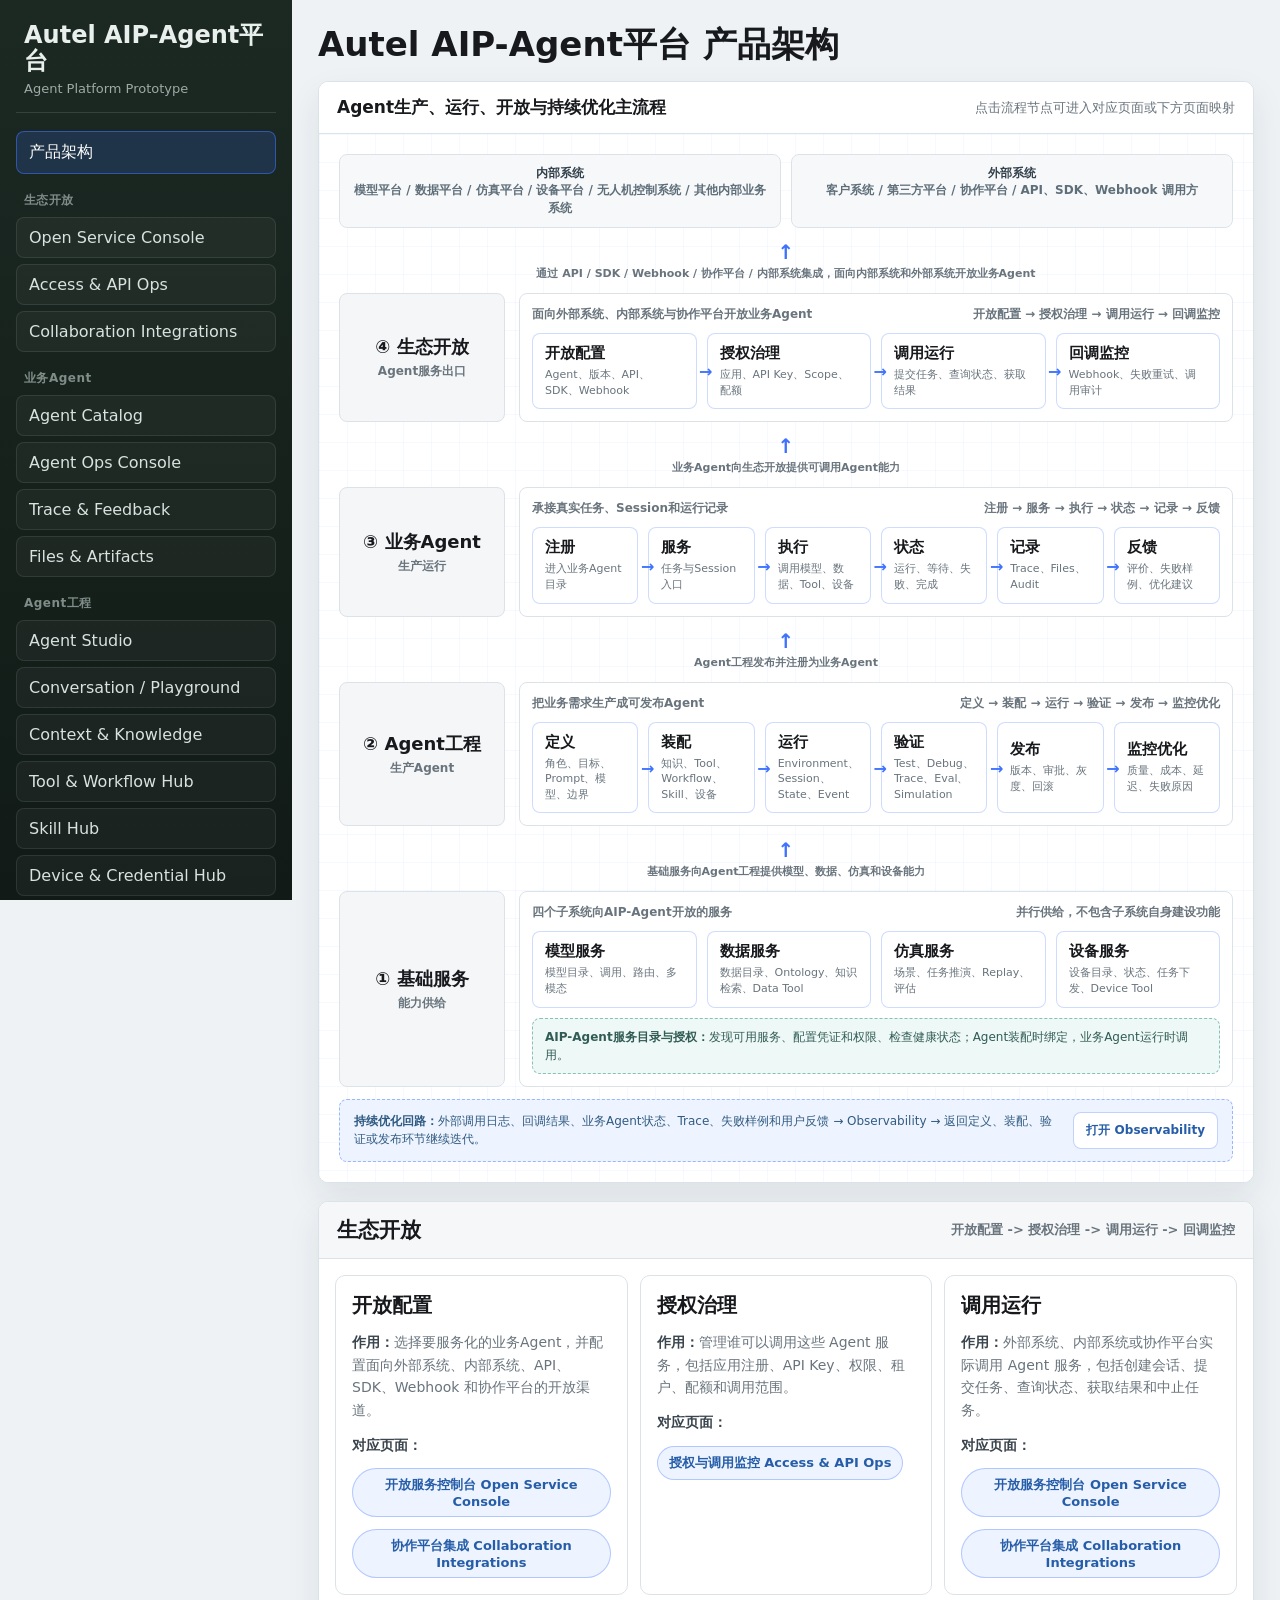
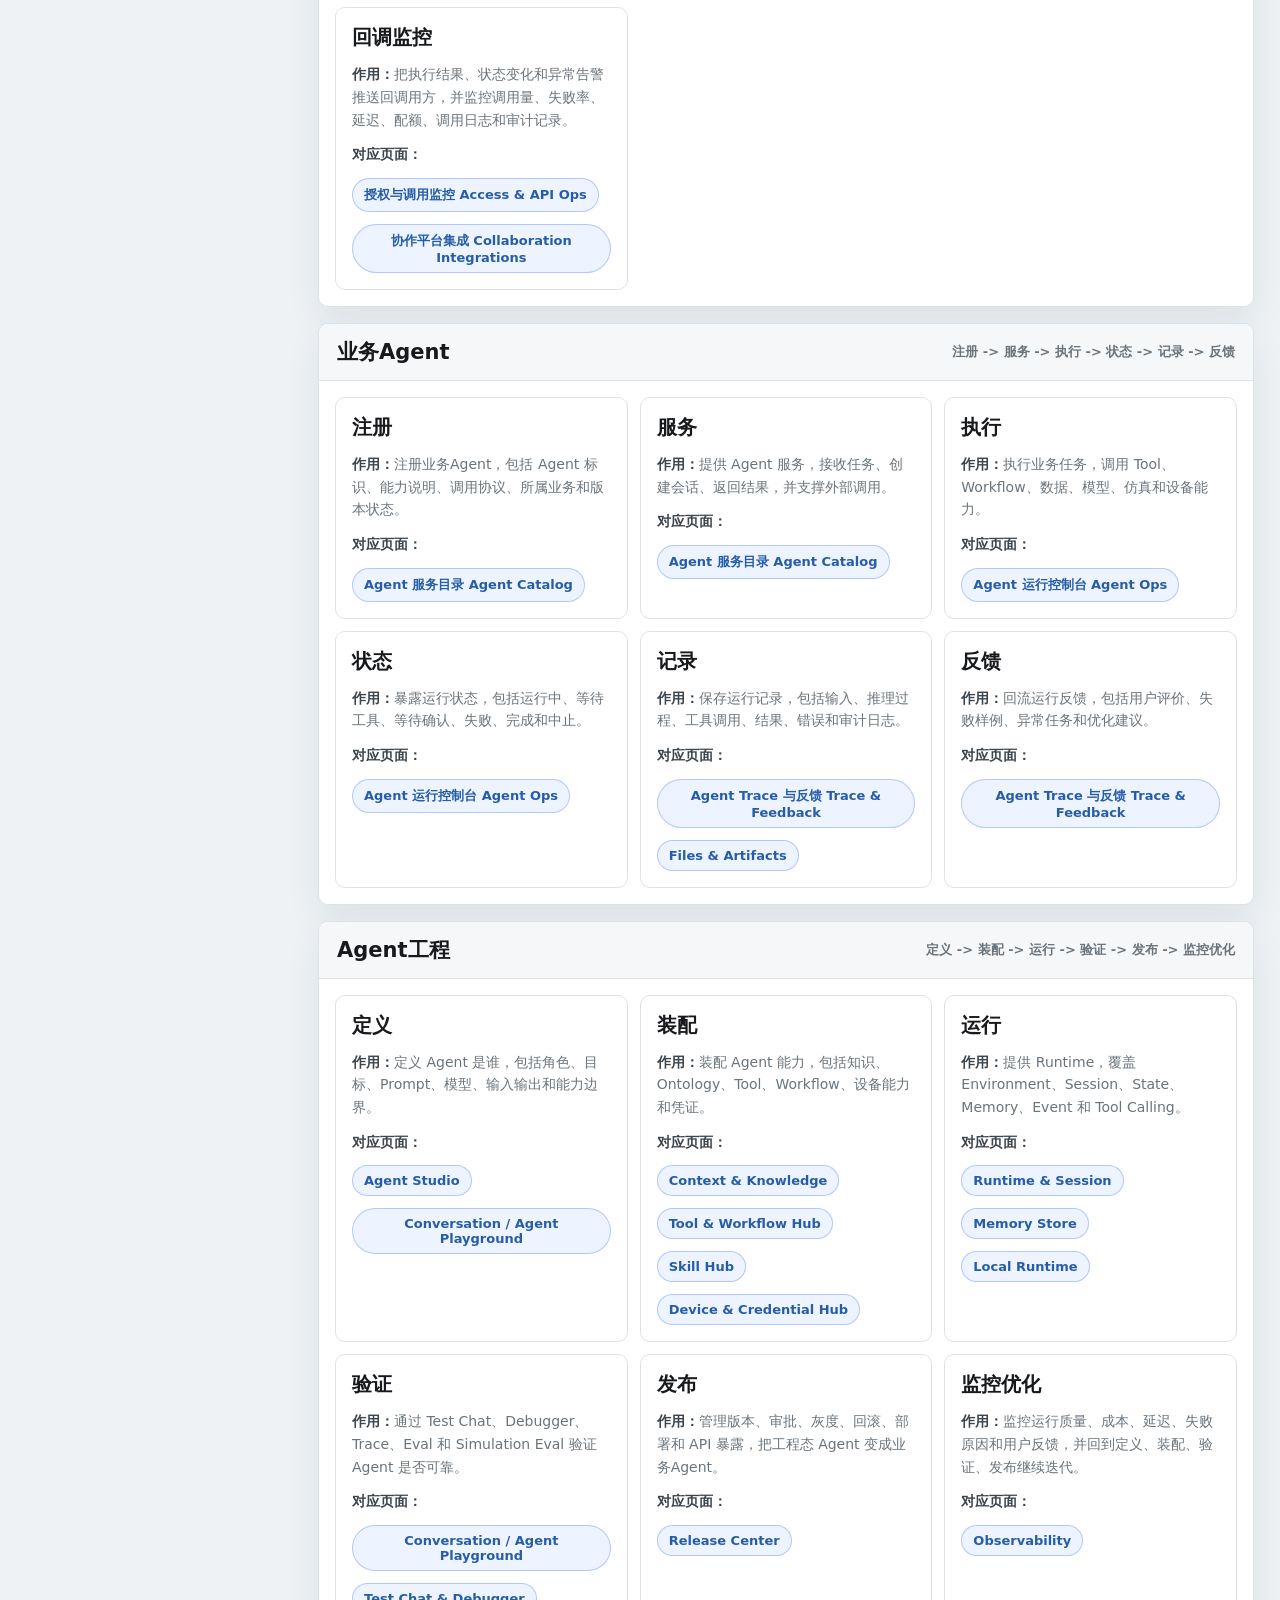
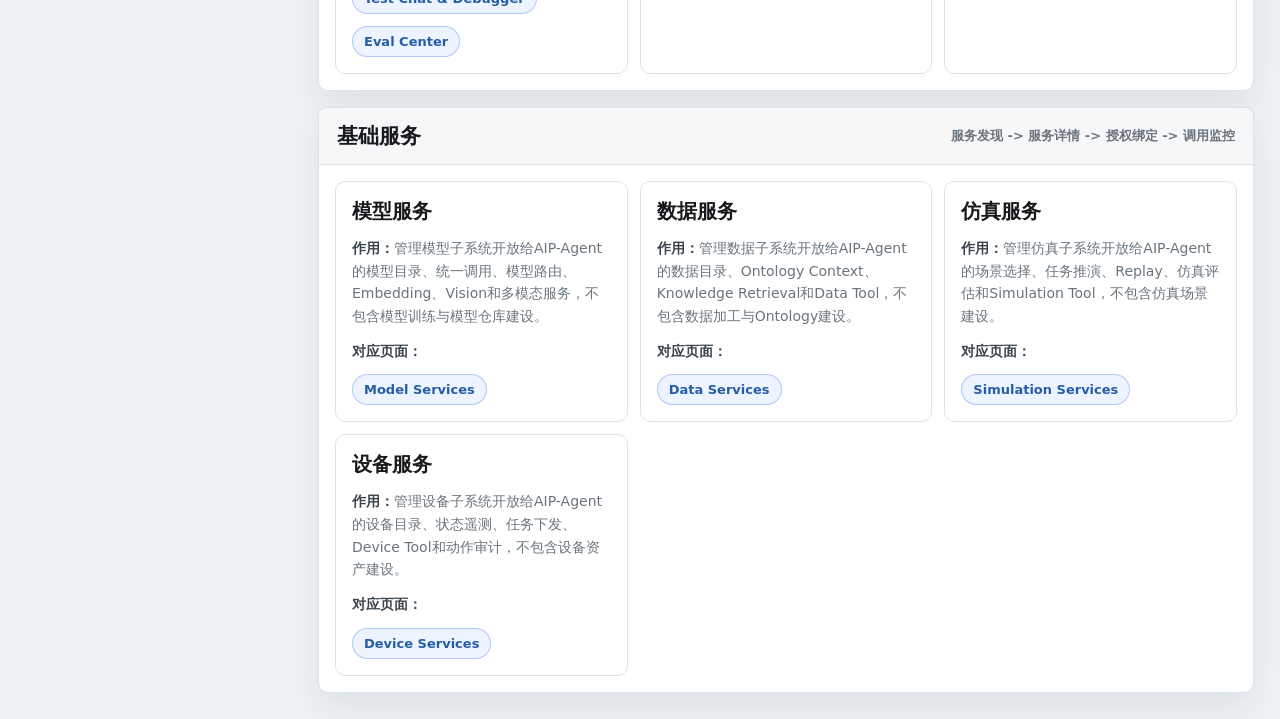
==== commit 09d56901: "Add files via upload" ====
--- a/index.html
+++ b/index.html
@@ -1504,19 +1504,23 @@
               <span>点击流程节点可进入对应页面或下方页面映射</span>
             </div>
             <div class="architecture-flow">
-              <div class="external-row">
-                <div class="external-node">无人机控制软件</div>
-                <div class="external-node">内部业务系统</div>
-                <div class="external-node">第三方平台</div>
-                <div class="external-node">Slack / GitHub / Lark</div>
+              <div class="external-row" style="grid-template-columns: repeat(2, minmax(0, 1fr));">
+                <div class="external-node">
+                  <b>内部系统</b><br />
+                  <span style="font-weight: 700; color: #5f6f7a; line-height: 1.45;">模型平台 / 数据平台 / 仿真平台 / 设备平台 / 无人机控制系统 / 其他内部业务系统</span>
+                </div>
+                <div class="external-node">
+                  <b>外部系统</b><br />
+                  <span style="font-weight: 700; color: #5f6f7a; line-height: 1.45;">客户系统 / 第三方平台 / 协作平台 / API、SDK、Webhook 调用方</span>
+                </div>
               </div>
 
-              <div class="flow-down">↑<span>通过 API / SDK / Webhook / 协作平台向外部系统开放</span></div>
+              <div class="flow-down">↑<span>通过 API / SDK / Webhook / 协作平台 / 内部系统集成，面向内部系统和外部系统开放业务Agent</span></div>
 
               <div class="architecture-row">
-                <a class="architecture-label" href="#section-ecosystem"><strong>④ 生态开放服务</strong><span>对外开放Agent</span></a>
+                <a class="architecture-label" href="#section-ecosystem"><strong>④ 生态开放</strong><span>Agent服务出口</span></a>
                 <div class="architecture-stage">
-                  <div class="architecture-stage-head"><span>只开放业务Agent，不直接开放底层能力</span><span>开放配置 → 授权治理 → 调用运行 → 回调监控</span></div>
+                  <div class="architecture-stage-head"><span>面向外部系统、内部系统与协作平台开放业务Agent</span><span>开放配置 → 授权治理 → 调用运行 → 回调监控</span></div>
                   <div class="architecture-nodes sequential" style="--count:4">
                     <a class="flow-node" href="#logic-open-config"><strong>开放配置</strong><span>Agent、版本、API、SDK、Webhook</span></a>
                     <a class="flow-node" href="#logic-access-governance"><strong>授权治理</strong><span>应用、API Key、Scope、配额</span></a>
@@ -1526,7 +1530,7 @@
                 </div>
               </div>
 
-              <div class="flow-down">↑<span>业务Agent向生态开放服务提供可调用Agent能力</span></div>
+              <div class="flow-down">↑<span>业务Agent向生态开放提供可调用Agent能力</span></div>
 
               <div class="architecture-row">
                 <a class="architecture-label" href="#section-business-agent"><strong>③ 业务Agent</strong><span>生产运行</span></a>
@@ -1560,10 +1564,10 @@
                 </div>
               </div>
 
-              <div class="flow-down">↑<span>四大基础服务向Agent工程提供模型、数据、仿真和设备能力</span></div>
+              <div class="flow-down">↑<span>基础服务向Agent工程提供模型、数据、仿真和设备能力</span></div>
 
               <div class="architecture-row">
-                <a class="architecture-label" href="#section-foundation-services"><strong>① 四大基础服务</strong><span>能力供给</span></a>
+                <a class="architecture-label" href="#section-foundation-services"><strong>① 基础服务</strong><span>能力供给</span></a>
                 <div class="architecture-stage">
                   <div class="architecture-stage-head"><span>四个子系统向AIP-Agent开放的服务</span><span>并行供给，不包含子系统自身建设功能</span></div>
                   <div class="architecture-nodes" style="--count:4">
@@ -1585,11 +1589,11 @@
 
           <div class="mapping-area">
             <div class="card detail-section" id="section-ecosystem">
-              <div class="map-section-head"><h2>生态开放服务</h2><span class="closed-loop">开放配置 -> 授权治理 -> 调用运行 -> 回调监控</span></div>
+              <div class="map-section-head"><h2>生态开放</h2><span class="closed-loop">开放配置 -> 授权治理 -> 调用运行 -> 回调监控</span></div>
               <div class="detail-grid">
                 <article class="detail-card" id="logic-open-config">
                   <h3>开放配置</h3>
-                  <p><b>作用：</b>选择要对外服务化的业务 Agent，并配置开放渠道，包括 API、SDK、Webhook、无人机控制软件入口和协作平台机器人。</p>
+                  <p><b>作用：</b>选择要服务化的业务Agent，并配置面向外部系统、内部系统、API、SDK、Webhook 和协作平台的开放渠道。</p>
                   <p><b>对应页面：</b></p>
                   <button class="page-chip" type="button" data-page="open-service">开放服务控制台 Open Service Console</button>
                   <button class="page-chip" type="button" data-page="collab-integrations">协作平台集成 Collaboration Integrations</button>
@@ -1602,14 +1606,14 @@
                 </article>
                 <article class="detail-card" id="logic-call-runtime">
                   <h3>调用运行</h3>
-                  <p><b>作用：</b>外部系统实际调用 Agent 服务，包括创建会话、提交任务、查询状态、获取结果和中止任务。</p>
+                  <p><b>作用：</b>外部系统、内部系统或协作平台实际调用 Agent 服务，包括创建会话、提交任务、查询状态、获取结果和中止任务。</p>
                   <p><b>对应页面：</b></p>
                   <button class="page-chip" type="button" data-page="open-service">开放服务控制台 Open Service Console</button>
                   <button class="page-chip" type="button" data-page="collab-integrations">协作平台集成 Collaboration Integrations</button>
                 </article>
                 <article class="detail-card" id="logic-callback-monitor">
                   <h3>回调监控</h3>
-                  <p><b>作用：</b>把执行结果、状态变化和异常告警推送回外部系统，并监控调用量、失败率、延迟、配额、调用日志和审计记录。</p>
+                  <p><b>作用：</b>把执行结果、状态变化和异常告警推送回调用方，并监控调用量、失败率、延迟、配额、调用日志和审计记录。</p>
                   <p><b>对应页面：</b></p>
                   <button class="page-chip" type="button" data-page="access-ops">授权与调用监控 Access & API Ops</button>
                   <button class="page-chip" type="button" data-page="collab-integrations">协作平台集成 Collaboration Integrations</button>
@@ -1618,11 +1622,11 @@
             </div>
 
             <div class="card detail-section" id="section-business-agent">
-              <div class="map-section-head"><h2>业务 Agent</h2><span class="closed-loop">注册 -> 服务 -> 执行 -> 状态 -> 记录 -> 反馈</span></div>
+              <div class="map-section-head"><h2>业务Agent</h2><span class="closed-loop">注册 -> 服务 -> 执行 -> 状态 -> 记录 -> 反馈</span></div>
               <div class="detail-grid">
                 <article class="detail-card" id="logic-agent-register">
                   <h3>注册</h3>
-                  <p><b>作用：</b>注册业务 Agent，包括 Agent 标识、能力说明、调用协议、所属业务和版本状态。</p>
+                  <p><b>作用：</b>注册业务Agent，包括 Agent 标识、能力说明、调用协议、所属业务和版本状态。</p>
                   <p><b>对应页面：</b></p>
                   <button class="page-chip" type="button" data-page="agent-catalog">Agent 服务目录 Agent Catalog</button>
                 </article>
@@ -1661,7 +1665,7 @@
             </div>
 
             <div class="card detail-section" id="section-agent-engineering">
-              <div class="map-section-head"><h2>Agent 工程</h2><span class="closed-loop">定义 -> 装配 -> 运行 -> 验证 -> 发布 -> 监控优化</span></div>
+              <div class="map-section-head"><h2>Agent工程</h2><span class="closed-loop">定义 -> 装配 -> 运行 -> 验证 -> 发布 -> 监控优化</span></div>
               <div class="detail-grid">
                 <article class="detail-card" id="logic-define">
                   <h3>定义</h3>
@@ -1689,16 +1693,15 @@
                 </article>
                 <article class="detail-card" id="logic-verify">
                   <h3>验证</h3>
-                  <p><b>作用：</b>通过 Test Chat、Debugger、Trace、Replay、Eval 和仿真测试验证 Agent 是否可靠。</p>
+                  <p><b>作用：</b>通过 Test Chat、Debugger、Trace、Eval 和 Simulation Eval 验证 Agent 是否可靠。</p>
                   <p><b>对应页面：</b></p>
                   <button class="page-chip" type="button" data-page="conversation-playground">Conversation / Agent Playground</button>
                   <button class="page-chip" type="button" data-page="test-debug">Test Chat & Debugger</button>
                   <button class="page-chip" type="button" data-page="eval-center">Eval Center</button>
-                  <button class="page-chip" type="button" data-page="simulation-lab">Simulation Lab</button>
                 </article>
                 <article class="detail-card" id="logic-release">
                   <h3>发布</h3>
-                  <p><b>作用：</b>管理版本、审批、灰度、回滚、部署和 API 暴露，把工程态 Agent 变成业务 Agent。</p>
+                  <p><b>作用：</b>管理版本、审批、灰度、回滚、部署和 API 暴露，把工程态 Agent 变成业务Agent。</p>
                   <p><b>对应页面：</b></p>
                   <button class="page-chip" type="button" data-page="release-center">Release Center</button>
                 </article>
@@ -1712,7 +1715,7 @@
             </div>
 
             <div class="card detail-section" id="section-foundation-services">
-              <div class="map-section-head"><h2>四大基础服务</h2><span class="closed-loop">服务发现 -> 授权接入 -> Agent绑定 -> 运行调用 -> 健康监控</span></div>
+              <div class="map-section-head"><h2>基础服务</h2><span class="closed-loop">服务发现 -> 服务详情 -> 授权绑定 -> 调用监控</span></div>
               <div class="detail-grid">
                 <article class="detail-card" id="logic-model-service">
                   <h3>模型服务</h3>
@@ -1756,7 +1759,7 @@
           items: [{ id: "home", label: "产品架构" }],
         },
         {
-          title: "Open Services",
+          title: "生态开放",
           items: [
             { id: "open-service", label: "Open Service Console" },
             { id: "access-ops", label: "Access & API Ops" },
@@ -1764,7 +1767,7 @@
           ],
         },
         {
-          title: "Business Agents",
+          title: "业务Agent",
           items: [
             { id: "agent-catalog", label: "Agent Catalog" },
             { id: "agent-ops", label: "Agent Ops Console" },
@@ -1773,7 +1776,7 @@
           ],
         },
         {
-          title: "Agent Engineering",
+          title: "Agent工程",
           items: [
             { id: "agent-studio", label: "Agent Studio" },
             { id: "conversation-playground", label: "Conversation / Playground" },
@@ -1786,13 +1789,12 @@
             { id: "local-runtime", label: "Local Runtime" },
             { id: "test-debug", label: "Test Chat & Debugger" },
             { id: "eval-center", label: "Eval Center" },
-            { id: "simulation-lab", label: "Simulation Lab" },
             { id: "release-center", label: "Release Center" },
             { id: "observability", label: "Observability" },
           ],
         },
         {
-          title: "Foundation Services",
+          title: "基础服务",
           items: [
             { id: "model-platform", label: "Model Services" },
             { id: "data-platform", label: "Data Services" },
@@ -1805,34 +1807,35 @@
       const screens = {
         "open-service": {
                 "title": "开放服务控制台",
-                "layer": "生态开放服务",
+                "layer": "生态开放",
                 "logic": "开放配置 / 调用运行",
-                "definition": "将已经发布的业务 Agent 包装为外部系统可调用的开放服务，完成 Agent 服务选择、协议配置、调用调试和开放服务资产管理。",
+                "definition": "将已经发布的业务Agent包装为统一 Agent 服务，面向外部系统、内部系统和协作平台提供调用入口，完成 Agent 服务选择、内部/外部开放配置、协议配置、调用调试和开放服务资产管理。",
                 "bullets": [
-                        "选择要开放的业务 Agent、版本和运行环境，明确服务化对象。",
+                        "选择要开放的业务Agent、版本和运行环境，明确服务化对象。",
+                        "配置外部系统、内部系统或协作平台的开放入口和调用范围。",
                         "配置 API、SDK、Webhook、请求体、响应体和调用入口。",
-                        "模拟外部系统提交任务、查询状态、获取结果，验证协议可用性。"
+                        "模拟调用方提交任务、查询状态、获取结果，验证协议可用性。"
                 ],
                 "flow": [
-                        "选择业务 Agent 与版本",
-                        "配置 API / SDK / Webhook 协议",
-                        "生成服务入口和调用示例",
+                        "选择业务Agent与版本",
+                        "选择开放对象：外部系统 / 内部系统 / 协作平台",
+                        "配置 API / SDK / Webhook / 内部平台入口",
                         "发起调用调试并校验返回",
                         "发布开放服务资产",
                         "进入 Access & API Ops 做授权治理"
                 ],
                 "refs": [
                         "Agent 服务选择",
-                        "开放协议配置",
-                        "调用调试"
-                ],
-                "refText": "Palantir AIP Chatbots API 以已发布 Chatbot 为服务化对象；Claude Platform 以已配置 Agent / API 调用为入口。；Palantir Developer Console / Platform APIs 提供外部应用调用配置；Claude API 提供标准消息接口和 SDK 调用路径。；Claude Workbench / Console 适合做接口前的快速试跑；Palantir API 示例适合沉淀调用样例。"
+                        "内部系统开放配置",
+                        "开放协议配置"
+                ],
+                "refText": "Palantir AIP Chatbots API 以已发布 Chatbot 为服务化对象；Claude Platform 以已配置 Agent / API 调用为入口。；内部系统开放配置用于把业务Agent反向服务模型平台、数据平台、仿真平台、设备平台等内部系统。；Palantir Developer Console / Platform APIs 提供应用调用配置；Claude API 提供标准消息接口和 SDK 调用路径。"
         },
         "access-ops": {
                 "title": "授权与调用监控",
-                "layer": "生态开放服务",
+                "layer": "生态开放",
                 "logic": "授权治理 / 回调监控",
-                "definition": "管理外部调用身份、API Key、Scope、权限、配额、调用日志和 Webhook 回调送达，确保开放服务可控、可追踪、可审计。",
+                "definition": "管理外部系统、内部系统和协作平台的调用身份、API Key、Scope、权限、配额、调用日志和 Webhook 回调送达，确保开放服务可控、可追踪、可审计。",
                 "bullets": [
                         "管理内部系统、外部应用、租户、Owner 和调用方状态。",
                         "创建、禁用、轮换和审计 API Key、Token、应用凭证。",
@@ -1855,9 +1858,9 @@
         },
         "collab-integrations": {
                 "title": "协作平台集成",
-                "layer": "生态开放服务",
+                "layer": "生态开放",
                 "logic": "开放配置 / 调用运行 / 回调监控",
-                "definition": "将业务 Agent 发布到 Slack、Lark、GitHub、Linear 等协作平台，通过消息、Issue、评论或事件触发 Agent，并把结果回写到外部工作流。",
+                "definition": "将业务Agent 发布到 Slack、Lark、GitHub、Linear 等协作平台，通过消息、Issue、评论或事件触发 Agent，并把结果回写到外部工作流。",
                 "bullets": [
                         "绑定外部工作区、组织、应用安装状态和平台权限。",
                         "选择 Agent、环境、机器人身份和会话粒度，发布到协作平台。",
@@ -1866,7 +1869,7 @@
                 "flow": [
                         "选择协作平台",
                         "安装或绑定外部工作区",
-                        "选择业务 Agent 和运行环境",
+                        "选择业务Agent 和运行环境",
                         "配置机器人身份、触发规则和会话粒度",
                         "发布到协作平台",
                         "同步消息、任务、回调和审计记录"
@@ -1880,11 +1883,11 @@
         },
         "agent-catalog": {
                 "title": "Agent 服务目录",
-                "layer": "业务 Agent",
+                "layer": "业务Agent",
                 "logic": "注册 / 服务",
-                "definition": "管理已经发布并可运行的业务 Agent，是业务 Agent 的服务资产目录，承接 Agent 发现、能力理解、版本生命周期和服务入口。",
+                "definition": "管理已经发布并可运行的业务Agent，是业务Agent 的服务资产目录，承接 Agent 发现、能力理解、版本生命周期和服务入口。",
                 "bullets": [
-                        "展示业务 Agent 列表、分类、标签、Owner 和运行状态。",
+                        "展示业务Agent 列表、分类、标签、Owner 和运行状态。",
                         "展示 Agent 能力说明、输入输出、依赖能力、适用范围和调用方式。",
                         "管理 Agent 上线、下线、灰度、归档、版本状态和回滚入口。"
                 ],
@@ -1904,9 +1907,9 @@
         },
         "agent-ops": {
                 "title": "Agent 运行控制台",
-                "layer": "业务 Agent",
+                "layer": "业务Agent",
                 "logic": "执行 / 状态",
-                "definition": "查看和处理业务 Agent 在生产环境中的任务、会话、状态、执行链路、人工确认和异常任务，是生产态 Agent 的运行控制台。",
+                "definition": "查看和处理业务Agent 在生产环境中的任务、会话、状态、执行链路、人工确认和异常任务，是生产态 Agent 的运行控制台。",
                 "bullets": [
                         "查看运行中、等待中、失败、完成和中止的生产任务。",
                         "查看当前会话、上下文状态、执行阶段和最近事件。",
@@ -1929,7 +1932,7 @@
         },
         "trace-feedback": {
                 "title": "Agent Trace 与反馈",
-                "layer": "业务 Agent",
+                "layer": "业务Agent",
                 "logic": "记录 / 反馈",
                 "definition": "分析单次任务或 Session 的执行链路，定位失败原因，采集用户反馈，并将问题回流到 Eval、Prompt、Tool、Workflow 或 Release。",
                 "bullets": [
@@ -1954,7 +1957,7 @@
         },
         "files-artifacts": {
                 "title": "Files & Artifacts",
-                "layer": "业务 Agent",
+                "layer": "业务Agent",
                 "logic": "记录",
                 "definition": "管理 Agent 运行过程中产生或挂载的文件资产，包括报告、JSON、日志、附件和任务产物，并与 Session、Task、Trace、Eval 建立关联。",
                 "bullets": [
@@ -1979,7 +1982,7 @@
         },
         "agent-studio": {
                 "title": "Agent Studio",
-                "layer": "Agent 工程",
+                "layer": "Agent工程",
                 "logic": "定义",
                 "definition": "Agent Builder 总装台，用于定义 Agent 的基础信息、Prompt、模型配置、能力装配概览、配置视图和发布前配置校验。",
                 "bullets": [
@@ -2004,7 +2007,7 @@
         },
         "conversation-playground": {
                 "title": "Conversation / Agent Playground",
-                "layer": "Agent 工程",
+                "layer": "Agent工程",
                 "logic": "定义 / 验证",
                 "definition": "轻量创建和试运行入口，通过自然语言或模板生成 Agent Draft，快速试聊、试工具、试上下文，并将结果保存到 Agent Studio 或 Eval。",
                 "bullets": [
@@ -2029,7 +2032,7 @@
         },
         "context-knowledge": {
                 "title": "Context & Knowledge",
-                "layer": "Agent 工程",
+                "layer": "Agent工程",
                 "logic": "装配",
                 "definition": "配置 Agent 可使用的上下文、知识源、Ontology、Function-backed Context、检索策略和引用审计，使 Agent 能在运行时获取受控上下文。",
                 "bullets": [
@@ -2054,7 +2057,7 @@
         },
         "tool-workflow": {
                 "title": "Tool & Workflow Hub",
-                "layer": "Agent 工程",
+                "layer": "Agent工程",
                 "logic": "装配",
                 "definition": "Agent 可调用能力装配中心，管理 Tool、MCP 工具、外部 API、Workflow / AI Function、Tool Schema、调用策略、权限和测试发布。",
                 "bullets": [
@@ -2079,7 +2082,7 @@
         },
         "skill-hub": {
                 "title": "Skill Hub",
-                "layer": "Agent 工程",
+                "layer": "Agent工程",
                 "logic": "装配",
                 "definition": "管理可复用 Skill 能力包，包括 Skill 目录、详情、创建/上传、Agent 绑定、验证、版本和治理。",
                 "bullets": [
@@ -2104,7 +2107,7 @@
         },
         "device-credential": {
                 "title": "Device & Credential Hub",
-                "layer": "Agent 工程",
+                "layer": "Agent工程",
                 "logic": "装配",
                 "definition": "外部执行能力、设备类能力和敏感工具的凭证与权限绑定中心，用于控制 Agent 调用执行型能力前的凭证、安全边界、人工确认和审计。",
                 "bullets": [
@@ -2129,7 +2132,7 @@
         },
         "runtime-session": {
                 "title": "Runtime & Session",
-                "layer": "Agent 工程",
+                "layer": "Agent工程",
                 "logic": "运行",
                 "definition": "Agent 运行内核观察窗，管理运行环境、Session、State、Runtime Event、Session Resources 和控制操作。",
                 "bullets": [
@@ -2154,7 +2157,7 @@
         },
         "memory-store": {
                 "title": "Memory Store",
-                "layer": "Agent 工程",
+                "layer": "Agent工程",
                 "logic": "运行",
                 "definition": "管理 Agent 记忆空间、记忆条目、绑定关系、读写策略和治理规则，用于跨会话状态、长期任务和可控记忆。",
                 "bullets": [
@@ -2179,7 +2182,7 @@
         },
         "local-runtime": {
                 "title": "Local Runtime",
-                "layer": "Agent 工程",
+                "layer": "Agent工程",
                 "logic": "运行",
                 "definition": "接入本地、私有或边缘运行环境，让 Agent 可以委托到本地 ACP-compatible agent、企业内部运行环境或私有工具链执行。",
                 "bullets": [
@@ -2204,7 +2207,7 @@
         },
         "test-debug": {
                 "title": "Test Chat & Debugger",
-                "layer": "Agent 工程",
+                "layer": "Agent工程",
                 "logic": "验证",
                 "definition": "单次测试、调试和失败样例捕获页面，用于验证 Agent 输入输出、上下文命中、工具调用、模型输出、Trace Replay 和 Case Capture。",
                 "bullets": [
@@ -2229,17 +2232,18 @@
         },
         "eval-center": {
                 "title": "Eval Center",
-                "layer": "Agent 工程",
+                "layer": "Agent工程",
                 "logic": "验证",
-                "definition": "Agent 质量评测和发布门禁中心，管理 Eval Suites、Scorers、Eval Runs、Failure Analysis、Release Gate 和回流优化。",
+                "definition": "Agent 质量评测和发布门禁中心，管理 Eval Suites、Scorers、Eval Runs、Simulation Eval、Failure Analysis、Release Gate 和回流优化。",
                 "bullets": [
                         "管理评测集、测试样例和场景集合。",
                         "配置规则评分、模型评分和人工评分方式。",
-                        "执行批量评测、版本对比和趋势分析。"
+                        "执行批量评测、仿真服务评测、版本对比和趋势分析。"
                 ],
                 "flow": [
                         "选择 Agent 版本和 Eval Suite",
                         "配置 Scorer 和运行参数",
+                        "按需调用 Simulation Services 执行 Simulation Eval",
                         "执行 Eval Run 并生成指标",
                         "分析失败样例和原因",
                         "判断是否通过 Release Gate",
@@ -2247,41 +2251,16 @@
                 ],
                 "refs": [
                         "Eval Suites",
-                        "Scorers",
+                        "Simulation Eval",
                         "Release Gate"
                 ],
-                "refText": "Palantir AIP Evals 使用 evaluation suite、test cases、evaluation function 评估函数与 Chatbot。；Claude Evals 强调先定义成功标准，再设计评分和测试用例。；将 Eval 结果接入发布门禁，是 Agent 从工程态进入生产态的关键设计。"
-        },
-        "simulation-lab": {
-                "title": "Simulation Lab",
-                "layer": "Agent 工程",
-                "logic": "验证",
-                "definition": "场景级 Agent 验证工作台，消费 Simulation Services 已开放的仿真服务，用于配置场景、运行推演、Replay、风险分析和报告输出。",
-                "bullets": [
-                        "选择已开放的仿真场景服务、场景参数和环境条件。",
-                        "配置要验证的 Agent、任务输入、约束和预期结果。",
-                        "启动推演，查看过程状态、任务步骤和运行结果。"
-                ],
-                "flow": [
-                        "选择 Scenario Service",
-                        "配置 Agent 任务和仿真参数",
-                        "运行 Simulation Task",
-                        "查看 Replay、风险和失败点",
-                        "生成 Simulation Report",
-                        "回流 Eval 或 Agent 工程优化"
-                ],
-                "refs": [
-                        "Scenario Config",
-                        "Replay & Risk",
-                        "Simulation Report"
-                ],
-                "refText": "Palantir AIP Logic / Evals 可作为场景化函数验证参考；此页只消费仿真服务。；Simulation Lab 与 Eval Center 分工：前者做场景级验证，后者做样例级批量评测。；报告应沉淀为 Eval 证据、Trace 产物或发布门禁参考。"
+                "refText": "Palantir AIP Evals 使用 evaluation suite、test cases、evaluation function 评估函数与 Chatbot。；Simulation Eval 作为 Eval Center 的一种评测方式，调用基础服务层的 Simulation Services，不再单独保留仿真验证独立页面。；将 Eval 结果接入发布门禁，是 Agent 从工程态进入生产态的关键设计。"
         },
         "release-center": {
                 "title": "Release Center",
-                "layer": "Agent 工程",
+                "layer": "Agent工程",
                 "logic": "发布",
-                "definition": "Agent 从工程态进入生产态的发布中心，管理版本、差异影响分析、审批流、部署、业务 Agent 注册和发布审计。",
+                "definition": "Agent 从工程态进入生产态的发布中心，管理版本、差异影响分析、审批流、部署、业务Agent 注册和发布审计。",
                 "bullets": [
                         "管理 Draft、测试版、生产版、历史版本和版本状态。",
                         "对比 Prompt、模型、工具、知识、Workflow 变更及影响范围。",
@@ -2290,10 +2269,10 @@
                 "flow": [
                         "选择 Agent Draft 或候选版本",
                         "查看版本差异和影响范围",
-                        "检查 Eval / Simulation / Policy 结果",
+                        "检查 Eval / Simulation Eval / Policy 结果",
                         "提交审批并处理阻断项",
                         "灰度或正式发布",
-                        "注册为业务 Agent 并沉淀审计记录"
+                        "注册为业务Agent并沉淀审计记录"
                 ],
                 "refs": [
                         "Version Management",
@@ -2304,7 +2283,7 @@
         },
         "observability": {
                 "title": "Observability",
-                "layer": "Agent 工程",
+                "layer": "Agent工程",
                 "logic": "监控优化",
                 "definition": "平台级运行监控与优化中枢，观察质量、成本、延迟、异常、问题归因、优化闭环和趋势报表。",
                 "bullets": [
@@ -2329,101 +2308,97 @@
         },
         "model-platform": {
                 "title": "Model Services",
-                "layer": "四大基础服务",
+                "layer": "基础服务",
                 "logic": "模型服务",
-                "definition": "模型子系统开放给 AIP-Agent 的模型服务消费侧目录，负责服务发现、授权接入、模型路由、多模态服务、健康与用量，不承担模型训练、仓库建设或微调。",
+                "definition": "模型子系统开放给 AIP-Agent 的模型服务消费侧目录，负责模型服务发现、服务详情查看、授权绑定和调用监控，不承担模型训练、仓库建设或微调。",
                 "bullets": [
                         "展示可被 Agent 调用的模型服务和可用状态。",
-                        "查看模型能力、上下文、输入输出、限制和调用方式。",
-                        "配置 Agent 调用模型服务的权限、凭证和环境范围。"
+                        "查看模型能力、输入输出、上下文限制、Endpoint 和 Model Card。",
+                        "配置 Agent 调用模型服务的权限、凭证、路由和降级策略。"
                 ],
                 "flow": [
                         "从模型子系统同步可用模型服务",
-                        "查看 Endpoint / Model Card",
-                        "配置 Agent 调用授权和凭证",
-                        "设置模型路由与降级策略",
+                        "查看模型服务详情和调用限制",
+                        "配置授权、凭证与 Agent 绑定",
                         "运行调用测试",
-                        "监控健康、用量和成本"
+                        "监控调用量、延迟、错误率和成本"
                 ],
                 "refs": [
                         "模型服务目录",
-                        "Endpoint / Model Card",
-                        "服务健康与用量"
-                ],
-                "refText": "Claude Platform 提供模型、API、Workbench 与用量监控；此页只消费已开放模型服务。；企业 Agent 平台需要将模型能力、上下文、成本和限制展示给 Builder。；Claude Usage & Cost 可作为模型调用用量、成本与延迟监控参考。"
+                        "模型服务详情",
+                        "调用监控"
+                ],
+                "refText": "Claude Platform 提供模型、API、Workbench 与用量监控；此页只消费已开放模型服务。；Endpoint、Model Card、多模态能力和路由策略收敛到服务详情与授权绑定中，不作为基础服务页面的独立一级模块。"
         },
         "data-platform": {
                 "title": "Data Services",
-                "layer": "四大基础服务",
+                "layer": "基础服务",
                 "logic": "数据服务",
-                "definition": "数据子系统开放给 AIP-Agent 的数据、Ontology、Knowledge 和 Data Tool 服务消费侧目录，负责服务发现、授权、边界、引用与调用追踪，不承担数据加工、本体建模或知识库建设。",
+                "definition": "数据子系统开放给 AIP-Agent 的数据服务消费侧目录，负责数据服务发现、数据服务详情、授权边界、引用与调用追踪，不承担数据加工、本体建模或知识库建设。",
                 "bullets": [
                         "展示 Agent 可调用的数据服务、知识服务和对象服务。",
-                        "提供已开放对象、关系、属性和业务语义上下文服务。",
-                        "提供文档检索、知识检索、引用片段和检索结果返回。"
+                        "查看 Ontology、Knowledge Retrieval、Data Tool 等已开放服务能力。",
+                        "配置 Agent 可访问的数据范围、字段权限、对象范围和敏感数据边界。"
                 ],
                 "flow": [
                         "从数据子系统同步服务目录",
-                        "选择 Ontology、Knowledge 或 Data Tool 服务",
-                        "配置 Agent 调用授权和数据边界",
+                        "查看数据服务详情和调用方式",
+                        "配置授权与数据边界",
                         "绑定到 Context 或 Tool 页面",
-                        "执行调用和引用测试",
-                        "追踪 Agent 查询和引用记录"
+                        "追踪 Agent 查询、引用和返回记录"
                 ],
                 "refs": [
-                        "Ontology Context Service",
-                        "Knowledge Retrieval Service",
+                        "数据服务目录",
+                        "数据服务详情",
                         "引用与调用追踪"
                 ],
-                "refText": "Palantir AIP 以 Ontology 连接 AI 与企业对象，是 Data Services 的关键参考。；Palantir Retrieval Context 包含 Ontology、Document、Function-backed context。；企业 Agent 对数据的访问必须具备引用、权限和审计记录。"
+                "refText": "Palantir AIP 以 Ontology 连接 AI 与企业对象，是 Data Services 的关键参考。；Ontology、Knowledge Retrieval 和 Data Tool 收敛为数据服务详情，不在 Agent 平台内建设数据平台自身能力。"
         },
         "simulation-platform": {
                 "title": "Simulation Services",
-                "layer": "四大基础服务",
+                "layer": "基础服务",
                 "logic": "仿真服务",
-                "definition": "仿真子系统开放给 AIP-Agent、Eval 和 Runtime 的仿真服务消费侧目录，负责场景服务、任务推演、Replay、评估和 Tool Binding，不承担仿真场景制作或仿真引擎建设。",
+                "definition": "仿真子系统开放给 AIP-Agent 和 Eval Center 的仿真服务消费侧目录，负责仿真服务发现、服务详情、授权绑定、调用结果与评估，不承担仿真场景制作或仿真引擎建设。",
                 "bullets": [
                         "展示可调用的仿真服务、版本、能力和状态。",
-                        "提供已开放场景、场景参数和环境条件。",
-                        "接收任务输入，返回推演过程、状态和结果。"
+                        "查看 Scenario、Task Simulation、Replay、Simulation Eval 等已开放服务能力。",
+                        "配置 Agent 或 Eval Center 可调用的仿真服务和 Simulation Tool。"
                 ],
                 "flow": [
                         "从仿真子系统同步可用服务",
-                        "查看 Scenario、Task Simulation、Replay 与 Eval 服务",
-                        "配置调用授权和参数边界",
-                        "绑定到 Simulation Lab 或 Eval Center",
-                        "执行推演调用测试",
-                        "沉淀评估结果和 Replay 记录"
+                        "查看仿真服务详情和参数边界",
+                        "配置 Agent / Eval Center 授权与绑定",
+                        "执行推演调用或仿真评测",
+                        "查看调用结果、Replay、风险点和评估指标"
                 ],
                 "refs": [
-                        "Task Simulation Service",
-                        "Replay Service",
-                        "Simulation Tool Binding"
-                ],
-                "refText": "Palantir AIP Logic / Evals 体现了函数级验证；Simulation Services 提供场景级服务能力。；Replay 记录应作为 Trace、Eval 和发布门禁的证据。；仿真服务需要工具化，才能被 Agent / Eval / Lab 统一调用。"
+                        "仿真服务目录",
+                        "仿真服务详情",
+                        "调用结果与评估"
+                ],
+                "refText": "Simulation Services 只提供基础仿真服务能力；场景级评测由 Eval Center 中的 Simulation Eval 调用这些服务完成。；Replay 记录可作为 Trace、Eval 和发布门禁的证据。"
         },
         "device-platform": {
                 "title": "Device Services",
-                "layer": "四大基础服务",
+                "layer": "基础服务",
                 "logic": "设备服务",
-                "definition": "设备子系统开放给 AIP-Agent 的设备服务、状态服务、任务下发服务和 Device Tool 消费侧目录，负责服务发现、授权、动作边界和审计，不承担设备资产建设、SDK 建设或固件管理。",
+                "definition": "设备子系统开放给 AIP-Agent 的设备服务消费侧目录，负责设备服务发现、服务详情、授权与动作边界、调用监控与审计，不承担设备资产建设、SDK 建设或固件管理。",
                 "bullets": [
                         "展示 Agent 可调用的设备类服务、服务状态和能力范围。",
-                        "读取设备在线状态、运行状态、资源状态和遥测摘要。",
-                        "向设备子系统提交任务、动作请求或执行指令。"
+                        "查看状态读取、任务下发、动作调用和 Device Tool 等服务能力。",
+                        "配置 Agent 可调用的设备服务、动作范围、调用条件和审批规则。"
                 ],
                 "flow": [
                         "从设备子系统同步设备服务目录",
-                        "查看状态、任务下发和 Device Tool 服务",
-                        "配置调用授权与动作边界",
+                        "查看设备服务详情和能力范围",
+                        "配置授权、动作边界和审批规则",
                         "绑定到 Device & Credential Hub 或 Agent Studio",
-                        "执行沙箱调用测试",
                         "记录调用结果、安全审计和失败原因"
                 ],
                 "refs": [
-                        "Device Tool Service",
-                        "调用授权与动作边界",
-                        "安全与审计"
+                        "设备服务目录",
+                        "设备服务详情",
+                        "调用监控与审计"
                 ],
                 "refText": "Claude Tool Use 的工具调用边界可作为 Device Tool 的抽象参考。；Palantir Ontology Actions 的权限、受控执行和审计适合作为执行型工具治理参考。；此页只消费设备平台开放服务，不承担设备接入、资产建设或 SDK 自身建设。"
         }
@@ -2436,7 +2411,16 @@
                         "functions": [
                                 {
                                         "name": "开放对象选择",
-                                        "desc": "选择要开放的业务 Agent、版本和运行环境，明确服务化对象。"
+                                        "desc": "选择要开放的业务Agent、版本和运行环境，明确服务化对象。"
+                                }
+                        ]
+                },
+                {
+                        "name": "内部系统开放配置",
+                        "functions": [
+                                {
+                                        "name": "内部系统服务配置",
+                                        "desc": "配置模型平台、数据平台、仿真平台、设备平台等内部系统可调用的 Agent 服务、入口和回写关系。"
                                 }
                         ]
                 },
@@ -2445,7 +2429,7 @@
                         "functions": [
                                 {
                                         "name": "开放协议管理",
-                                        "desc": "配置 API、SDK、Webhook、请求体、响应体和调用入口。"
+                                        "desc": "配置 API、SDK、Webhook、内部平台入口、请求体、响应体和调用入口。"
                                 }
                         ]
                 },
@@ -2454,7 +2438,7 @@
                         "functions": [
                                 {
                                         "name": "服务调用调试",
-                                        "desc": "模拟外部系统提交任务、查询状态、获取结果，验证协议可用性。"
+                                        "desc": "模拟外部系统或内部系统提交任务、查询状态、获取结果，验证协议可用性。"
                                 }
                         ]
                 },
@@ -2577,7 +2561,7 @@
                         "functions": [
                                 {
                                         "name": "Agent 目录管理",
-                                        "desc": "展示业务 Agent 列表、分类、标签、Owner 和运行状态。"
+                                        "desc": "展示业务Agent 列表、分类、标签、Owner 和运行状态。"
                                 }
                         ]
                 },
@@ -3315,7 +3299,7 @@
                         "name": "Scorers",
                         "functions": [
                                 {
-                                        "name": "评分器管理",
+                                        "name": "评分器配置",
                                         "desc": "配置规则评分、模型评分和人工评分方式。"
                                 }
                         ]
@@ -3330,6 +3314,15 @@
                         ]
                 },
                 {
+                        "name": "Simulation Eval",
+                        "functions": [
+                                {
+                                        "name": "仿真评测调用",
+                                        "desc": "调用基础服务层的 Simulation Services，对 Agent 进行场景级评测，并将结果纳入发布判断。"
+                                }
+                        ]
+                },
+                {
                         "name": "Failure Analysis",
                         "functions": [
                                 {
@@ -3343,7 +3336,7 @@
                         "functions": [
                                 {
                                         "name": "发布门禁管理",
-                                        "desc": "配置发布指标、准入规则和阻断项。"
+                                        "desc": "配置发布指标、阻断项和准入规则。"
                                 }
                         ]
                 },
@@ -3351,55 +3344,8 @@
                         "name": "回流优化",
                         "functions": [
                                 {
-                                        "name": "评测回流管理",
-                                        "desc": "将失败问题回流到 Prompt、Tool、Knowledge、Workflow 或 Release。"
-                                }
-                        ]
-                }
-        ],
-        "simulation-lab": [
-                {
-                        "name": "Scenario Config",
-                        "functions": [
-                                {
-                                        "name": "仿真场景配置",
-                                        "desc": "选择已开放的仿真场景服务、场景参数和环境条件。"
-                                }
-                        ]
-                },
-                {
-                        "name": "Simulation Task",
-                        "functions": [
-                                {
-                                        "name": "仿真任务配置",
-                                        "desc": "配置要验证的 Agent、任务输入、约束和预期结果。"
-                                }
-                        ]
-                },
-                {
-                        "name": "Simulation Run",
-                        "functions": [
-                                {
-                                        "name": "仿真运行管理",
-                                        "desc": "启动推演，查看过程状态、任务步骤和运行结果。"
-                                }
-                        ]
-                },
-                {
-                        "name": "Replay & Risk",
-                        "functions": [
-                                {
-                                        "name": "Replay 与风险分析",
-                                        "desc": "回放过程，查看风险点、失败点和异常事件。"
-                                }
-                        ]
-                },
-                {
-                        "name": "Simulation Report",
-                        "functions": [
-                                {
-                                        "name": "仿真报告输出",
-                                        "desc": "输出通过率、失败原因、风险评估和优化建议。"
+                                        "name": "问题回流管理",
+                                        "desc": "将问题回流到 Prompt、Tool、Knowledge、Workflow 等工程页面。"
                                 }
                         ]
                 }
@@ -3445,8 +3391,8 @@
                         "name": "Business Agent Registration",
                         "functions": [
                                 {
-                                        "name": "业务 Agent 注册",
-                                        "desc": "发布成功后注册为业务 Agent，并进入 Agent Catalog。"
+                                        "name": "业务Agent 注册",
+                                        "desc": "发布成功后注册为业务Agent，并进入 Agent Catalog。"
                                 }
                         ]
                 },
@@ -3522,52 +3468,34 @@
                         "functions": [
                                 {
                                         "name": "模型服务发现",
-                                        "desc": "展示可被 Agent 调用的模型服务和可用状态。"
-                                }
-                        ]
-                },
-                {
-                        "name": "Endpoint / Model Card",
+                                        "desc": "展示模型子系统开放给 Agent 平台的模型服务、版本、状态和可用范围。"
+                                }
+                        ]
+                },
+                {
+                        "name": "模型服务详情",
                         "functions": [
                                 {
                                         "name": "模型服务详情",
-                                        "desc": "查看模型能力、上下文、输入输出、限制和调用方式。"
-                                }
-                        ]
-                },
-                {
-                        "name": "调用授权与凭证",
-                        "functions": [
-                                {
-                                        "name": "模型调用授权",
-                                        "desc": "配置 Agent 调用模型服务的权限、凭证和环境范围。"
-                                }
-                        ]
-                },
-                {
-                        "name": "模型路由策略",
-                        "functions": [
-                                {
-                                        "name": "模型路由配置",
-                                        "desc": "配置主备模型、任务路由、降级和 fallback 策略。"
-                                }
-                        ]
-                },
-                {
-                        "name": "多模态服务",
-                        "functions": [
-                                {
-                                        "name": "多模态能力接入",
-                                        "desc": "接入 Vision、Embedding、OCR、ASR、TTS 等已开放服务。"
-                                }
-                        ]
-                },
-                {
-                        "name": "服务健康与用量",
-                        "functions": [
-                                {
-                                        "name": "服务健康监控",
-                                        "desc": "观察可用性、延迟、调用量、错误率和成本。"
+                                        "desc": "查看模型能力、输入输出、上下文长度、多模态能力、Endpoint、Model Card 和调用限制。"
+                                }
+                        ]
+                },
+                {
+                        "name": "授权与绑定",
+                        "functions": [
+                                {
+                                        "name": "模型授权绑定",
+                                        "desc": "配置 Agent 可调用的模型服务、凭证、模型路由、降级和环境范围。"
+                                }
+                        ]
+                },
+                {
+                        "name": "调用监控",
+                        "functions": [
+                                {
+                                        "name": "模型调用监控",
+                                        "desc": "查看调用量、延迟、错误率、成本和服务健康状态。"
                                 }
                         ]
                 }
@@ -3578,43 +3506,25 @@
                         "functions": [
                                 {
                                         "name": "数据服务发现",
-                                        "desc": "展示 Agent 可调用的数据服务、知识服务和对象服务。"
-                                }
-                        ]
-                },
-                {
-                        "name": "Ontology Context Service",
-                        "functions": [
-                                {
-                                        "name": "Ontology 上下文服务",
-                                        "desc": "提供已开放对象、关系、属性和业务语义上下文服务。"
-                                }
-                        ]
-                },
-                {
-                        "name": "Knowledge Retrieval Service",
-                        "functions": [
-                                {
-                                        "name": "知识检索服务",
-                                        "desc": "提供文档检索、知识检索、引用片段和检索结果返回。"
-                                }
-                        ]
-                },
-                {
-                        "name": "Data Tool Service",
-                        "functions": [
-                                {
-                                        "name": "数据工具服务",
-                                        "desc": "提供查询、写回和结构化数据访问工具。"
-                                }
-                        ]
-                },
-                {
-                        "name": "调用授权与数据边界",
+                                        "desc": "展示数据子系统开放给 Agent 平台的数据服务、知识服务、Ontology 服务和 Data Tool。"
+                                }
+                        ]
+                },
+                {
+                        "name": "数据服务详情",
+                        "functions": [
+                                {
+                                        "name": "数据服务详情",
+                                        "desc": "查看 Ontology、Knowledge Retrieval、Data Tool 的能力说明、输入输出和调用方式。"
+                                }
+                        ]
+                },
+                {
+                        "name": "授权与边界",
                         "functions": [
                                 {
                                         "name": "数据边界授权",
-                                        "desc": "配置字段权限、对象范围、敏感数据控制和调用范围。"
+                                        "desc": "配置 Agent 可访问的数据范围、字段权限、对象范围和敏感数据控制。"
                                 }
                         ]
                 },
@@ -3623,7 +3533,7 @@
                         "functions": [
                                 {
                                         "name": "数据调用追踪",
-                                        "desc": "记录 Agent 查询、引用内容、返回结果和调用审计。"
+                                        "desc": "记录 Agent 查询了什么、引用了什么、返回了什么以及调用审计信息。"
                                 }
                         ]
                 }
@@ -3634,52 +3544,34 @@
                         "functions": [
                                 {
                                         "name": "仿真服务发现",
-                                        "desc": "展示可调用的仿真服务、版本、能力和状态。"
-                                }
-                        ]
-                },
-                {
-                        "name": "Scenario Service",
-                        "functions": [
-                                {
-                                        "name": "场景服务接入",
-                                        "desc": "提供已开放场景、场景参数和环境条件。"
-                                }
-                        ]
-                },
-                {
-                        "name": "Task Simulation Service",
-                        "functions": [
-                                {
-                                        "name": "任务推演服务",
-                                        "desc": "接收任务输入，返回推演过程、状态和结果。"
-                                }
-                        ]
-                },
-                {
-                        "name": "Replay Service",
-                        "functions": [
-                                {
-                                        "name": "Replay 服务接入",
-                                        "desc": "提供回放数据、时间线和过程记录。"
-                                }
-                        ]
-                },
-                {
-                        "name": "Simulation Eval Service",
-                        "functions": [
-                                {
-                                        "name": "仿真评估服务",
-                                        "desc": "返回成功率、风险、失败原因和评估指标。"
-                                }
-                        ]
-                },
-                {
-                        "name": "Simulation Tool Binding",
-                        "functions": [
-                                {
-                                        "name": "仿真工具绑定",
-                                        "desc": "封装成 Agent、Eval 或 Simulation Lab 可调用工具。"
+                                        "desc": "展示仿真子系统开放给 Agent 平台和 Eval Center 的仿真服务、版本、能力和状态。"
+                                }
+                        ]
+                },
+                {
+                        "name": "仿真服务详情",
+                        "functions": [
+                                {
+                                        "name": "仿真服务详情",
+                                        "desc": "查看 Scenario、Task Simulation、Replay、Simulation Eval 等服务能力、输入输出和参数边界。"
+                                }
+                        ]
+                },
+                {
+                        "name": "授权与绑定",
+                        "functions": [
+                                {
+                                        "name": "仿真服务绑定",
+                                        "desc": "配置 Agent 或 Eval Center 可调用的仿真服务、Simulation Tool 和权限范围。"
+                                }
+                        ]
+                },
+                {
+                        "name": "调用结果与评估",
+                        "functions": [
+                                {
+                                        "name": "仿真结果评估",
+                                        "desc": "查看推演结果、Replay、风险点、失败原因和评估指标。"
                                 }
                         ]
                 }
@@ -3690,52 +3582,34 @@
                         "functions": [
                                 {
                                         "name": "设备服务发现",
-                                        "desc": "展示 Agent 可调用的设备类服务、服务状态和能力范围。"
-                                }
-                        ]
-                },
-                {
-                        "name": "状态与遥测服务",
-                        "functions": [
-                                {
-                                        "name": "状态服务接入",
-                                        "desc": "读取设备在线状态、运行状态、资源状态和遥测摘要。"
-                                }
-                        ]
-                },
-                {
-                        "name": "任务下发服务",
-                        "functions": [
-                                {
-                                        "name": "任务下发接入",
-                                        "desc": "向设备子系统提交任务、动作请求或执行指令。"
-                                }
-                        ]
-                },
-                {
-                        "name": "Device Tool Service",
-                        "functions": [
-                                {
-                                        "name": "设备工具服务",
-                                        "desc": "将设备动作封装为 Agent 可调用工具。"
-                                }
-                        ]
-                },
-                {
-                        "name": "调用授权与动作边界",
+                                        "desc": "展示设备子系统开放给 Agent 平台的设备服务、服务状态和能力范围。"
+                                }
+                        ]
+                },
+                {
+                        "name": "设备服务详情",
+                        "functions": [
+                                {
+                                        "name": "设备服务详情",
+                                        "desc": "查看状态读取、任务下发、动作调用、Device Tool 等服务能力和调用方式。"
+                                }
+                        ]
+                },
+                {
+                        "name": "授权与动作边界",
                         "functions": [
                                 {
                                         "name": "动作边界授权",
-                                        "desc": "控制 Agent 可调用动作范围、参数边界和调用条件。"
-                                }
-                        ]
-                },
-                {
-                        "name": "安全与审计",
+                                        "desc": "配置 Agent 可调用的设备服务、动作范围、调用条件和审批规则。"
+                                }
+                        ]
+                },
+                {
+                        "name": "调用监控与审计",
                         "functions": [
                                 {
                                         "name": "设备调用审计",
-                                        "desc": "记录调用、审批、结果、失败原因和审计链路。"
+                                        "desc": "查看设备服务调用记录、调用结果、失败原因、审批记录和审计信息。"
                                 }
                         ]
                 }
@@ -3749,12 +3623,12 @@
                         "text": "Palantir AIP Chatbots API 以已发布 Chatbot 为服务化对象；Claude Platform 以已配置 Agent / API 调用为入口。"
                 },
                 {
+                        "module": "内部系统开放配置",
+                        "text": "Palantir Developer Console / Platform APIs 可作为内部应用调用 AIP 能力的参考；本平台需支持内部基础平台调用业务Agent。"
+                },
+                {
                         "module": "开放协议配置",
-                        "text": "Palantir Developer Console / Platform APIs 提供外部应用调用配置；Claude API 提供标准消息接口和 SDK 调用路径。"
-                },
-                {
-                        "module": "调用调试",
-                        "text": "Claude Workbench / Console 适合做接口前的快速试跑；Palantir API 示例适合沉淀调用样例。"
+                        "text": "Palantir Platform APIs 与 Claude API 提供标准接口和 SDK 调用路径，可作为协议配置参考。"
                 }
         ],
         "access-ops": [
@@ -3987,26 +3861,12 @@
                         "text": "Palantir AIP Evals 使用 evaluation suite、test cases、evaluation function 评估函数与 Chatbot。"
                 },
                 {
-                        "module": "Scorers",
-                        "text": "Claude Evals 强调先定义成功标准，再设计评分和测试用例。"
+                        "module": "Simulation Eval",
+                        "text": "仿真评测作为 Eval Center 的评测类型，调用 Simulation Services 返回推演结果、Replay 和评估指标。"
                 },
                 {
                         "module": "Release Gate",
-                        "text": "将 Eval 结果接入发布门禁，是 Agent 从工程态进入生产态的关键设计。"
-                }
-        ],
-        "simulation-lab": [
-                {
-                        "module": "Scenario Config",
-                        "text": "Palantir AIP Logic / Evals 可作为场景化函数验证参考；此页只消费仿真服务。"
-                },
-                {
-                        "module": "Replay & Risk",
-                        "text": "Simulation Lab 与 Eval Center 分工：前者做场景级验证，后者做样例级批量评测。"
-                },
-                {
-                        "module": "Simulation Report",
-                        "text": "报告应沉淀为 Eval 证据、Trace 产物或发布门禁参考。"
+                        "text": "将 Eval 与 Simulation Eval 结果接入发布门禁，是 Agent 从工程态进入生产态的关键设计。"
                 }
         ],
         "release-center": [
@@ -4040,56 +3900,56 @@
         "model-platform": [
                 {
                         "module": "模型服务目录",
-                        "text": "Claude Platform 提供模型、API、Workbench 与用量监控；此页只消费已开放模型服务。"
-                },
-                {
-                        "module": "Endpoint / Model Card",
-                        "text": "企业 Agent 平台需要将模型能力、上下文、成本和限制展示给 Builder。"
-                },
-                {
-                        "module": "服务健康与用量",
-                        "text": "Claude Usage & Cost 可作为模型调用用量、成本与延迟监控参考。"
+                        "text": "Claude Platform 提供模型、API、Workbench 与用量监控"
+                },
+                {
+                        "module": "模型服务详情",
+                        "text": "此页只消费已开放模型服务。"
+                },
+                {
+                        "module": "调用监控",
+                        "text": "Endpoint、Model Card、多模态能力和路由策略收敛到服务详情与授权绑定中，不作为基础服务页面的独立一级模块。"
                 }
         ],
         "data-platform": [
                 {
-                        "module": "Ontology Context Service",
+                        "module": "数据服务目录",
                         "text": "Palantir AIP 以 Ontology 连接 AI 与企业对象，是 Data Services 的关键参考。"
                 },
                 {
-                        "module": "Knowledge Retrieval Service",
-                        "text": "Palantir Retrieval Context 包含 Ontology、Document、Function-backed context。"
+                        "module": "数据服务详情",
+                        "text": "Ontology、Knowledge Retrieval 和 Data Tool 收敛为数据服务详情，不在 Agent 平台内建设数据平台自身能力。"
                 },
                 {
                         "module": "引用与调用追踪",
-                        "text": "企业 Agent 对数据的访问必须具备引用、权限和审计记录。"
+                        "text": "Ontology、Knowledge Retrieval 和 Data Tool 收敛为数据服务详情，不在 Agent 平台内建设数据平台自身能力。"
                 }
         ],
         "simulation-platform": [
                 {
-                        "module": "Task Simulation Service",
-                        "text": "Palantir AIP Logic / Evals 体现了函数级验证；Simulation Services 提供场景级服务能力。"
-                },
-                {
-                        "module": "Replay Service",
-                        "text": "Replay 记录应作为 Trace、Eval 和发布门禁的证据。"
-                },
-                {
-                        "module": "Simulation Tool Binding",
-                        "text": "仿真服务需要工具化，才能被 Agent / Eval / Lab 统一调用。"
+                        "module": "仿真服务目录",
+                        "text": "Simulation Services 只提供基础仿真服务能力"
+                },
+                {
+                        "module": "仿真服务详情",
+                        "text": "场景级评测由 Eval Center 中的 Simulation Eval 调用这些服务完成。"
+                },
+                {
+                        "module": "调用结果与评估",
+                        "text": "Replay 记录可作为 Trace、Eval 和发布门禁的证据。"
                 }
         ],
         "device-platform": [
                 {
-                        "module": "Device Tool Service",
+                        "module": "设备服务目录",
                         "text": "Claude Tool Use 的工具调用边界可作为 Device Tool 的抽象参考。"
                 },
                 {
-                        "module": "调用授权与动作边界",
+                        "module": "设备服务详情",
                         "text": "Palantir Ontology Actions 的权限、受控执行和审计适合作为执行型工具治理参考。"
                 },
                 {
-                        "module": "安全与审计",
+                        "module": "调用监控与审计",
                         "text": "此页只消费设备平台开放服务，不承担设备接入、资产建设或 SDK 自身建设。"
                 }
         ]
@@ -4098,16 +3958,17 @@
       const prototypes = {
         "open-service": {
                 "title": "开放服务控制台",
-                "subtitle": "将已经发布的业务 Agent 包装为外部系统可调用的开放服务，完成 Agent 服务选择、协议配置、调用调试和开放服务资产管理。",
+                "subtitle": "将业务Agent包装为统一 Agent 服务，面向外部系统、内部系统和协作平台开放调用能力。",
                 "tabs": [
                         "Agent 服务选择",
+                        "内部系统开放配置",
                         "开放协议配置",
                         "调用调试",
                         "开放服务资产"
                 ],
                 "actions": [
                         "Select Agent",
-                        "Generate API",
+                        "Configure Internal",
                         "Publish Service"
                 ],
                 "kpis": [
@@ -4127,6 +3988,7 @@
                 "leftTitle": "功能模块",
                 "leftItems": [
                         "Agent 服务选择",
+                        "内部系统开放配置",
                         "开放协议配置",
                         "调用调试",
                         "开放服务资产"
@@ -4136,6 +3998,7 @@
                 "sideTitle": "模块详情",
                 "sideItems": [
                         "Agent 服务选择",
+                        "内部系统开放配置",
                         "开放协议配置",
                         "调用调试",
                         "开放服务资产"
@@ -4143,33 +4006,33 @@
                 "fields": [
                         [
                                 "Agent 服务选择",
-                                "开放对象选择：选择要开放的业务 Agent、版本和运行环境，明确服务化对象。"
+                                "开放对象选择：选择要开放的业务Agent、版本和运行环境，明确服务化对象。"
+                        ],
+                        [
+                                "内部系统开放配置",
+                                "内部系统服务配置：配置模型平台、数据平台、仿真平台、设备平台等内部系统可调用的 Agent 服务、入口和回写关系。"
                         ],
                         [
                                 "开放协议配置",
-                                "开放协议管理：配置 API、SDK、Webhook、请求体、响应体和调用入口。"
+                                "开放协议管理：配置 API、SDK、Webhook、内部平台入口、请求体、响应体和调用入口。"
                         ],
                         [
                                 "调用调试",
-                                "服务调用调试：模拟外部系统提交任务、查询状态、获取结果，验证协议可用性。"
+                                "服务调用调试：模拟外部系统或内部系统提交任务、查询状态、获取结果，验证协议可用性。"
                         ],
                         [
                                 "开放服务资产",
                                 "开放服务管理：管理已开放服务的状态、版本、调用地址、上下线和变更记录。"
                         ],
                         [
-                                "配置项",
-                                "待配置"
-                        ],
-                        [
-                                "配置项",
-                                "待配置"
+                                "调用对象",
+                                "外部系统 / 内部系统 / 协作平台"
                         ]
                 ]
         },
         "access-ops": {
                 "title": "授权与调用监控",
-                "subtitle": "管理外部调用身份、API Key、Scope、权限、配额、调用日志和 Webhook 回调送达，确保开放服务可控、可追踪、可审计。",
+                "subtitle": "管理外部系统、内部系统和协作平台的调用身份、API Key、Scope、权限、配额、调用日志和回调送达。",
                 "tabs": [
                         "调用方应用管理",
                         "API Key / Credential",
@@ -4257,7 +4120,7 @@
         },
         "collab-integrations": {
                 "title": "协作平台集成",
-                "subtitle": "将业务 Agent 发布到 Slack、Lark、GitHub、Linear 等协作平台，通过消息、Issue、评论或事件触发 Agent，并把结果回写到外部工…",
+                "subtitle": "将业务Agent 发布到 Slack、Lark、GitHub、Linear 等协作平台，通过消息、Issue、评论或事件触发 Agent，并把结果回写到外部工…",
                 "tabs": [
                         "协作平台连接",
                         "Agent 发布配置",
@@ -4312,7 +4175,7 @@
         },
         "agent-catalog": {
                 "title": "Agent 服务目录",
-                "subtitle": "管理已经发布并可运行的业务 Agent，是业务 Agent 的服务资产目录，承接 Agent 发现、能力理解、版本生命周期和服务入口。",
+                "subtitle": "管理已经发布并可运行的业务Agent，是业务Agent 的服务资产目录，承接 Agent 发现、能力理解、版本生命周期和服务入口。",
                 "tabs": [
                         "Agent 服务目录",
                         "Agent 能力画像",
@@ -4328,7 +4191,7 @@
                 "kpis": [
                         [
                                 "68",
-                                "业务 Agent"
+                                "业务Agent"
                         ],
                         [
                                 "19",
@@ -4347,7 +4210,7 @@
                         "服务入口",
                         "可见范围与权限"
                 ],
-                "mainTitle": "业务 Agent 资产目录",
+                "mainTitle": "业务Agent 资产目录",
                 "type": "table",
                 "sideTitle": "模块详情",
                 "sideItems": [
@@ -4392,7 +4255,7 @@
         },
         "agent-ops": {
                 "title": "Agent 运行控制台",
-                "subtitle": "查看和处理业务 Agent 在生产环境中的任务、会话、状态、执行链路、人工确认和异常任务，是生产态 Agent 的运行控制台。",
+                "subtitle": "查看和处理业务Agent 在生产环境中的任务、会话、状态、执行链路、人工确认和异常任务，是生产态 Agent 的运行控制台。",
                 "tabs": [
                         "任务队列",
                         "Session 运行态",
@@ -5387,11 +5250,12 @@
         },
         "eval-center": {
                 "title": "Eval Center",
-                "subtitle": "Agent 质量评测和发布门禁中心，管理 Eval Suites、Scorers、Eval Runs、Failure Analysis、Release Gate…",
+                "subtitle": "Agent 质量评测和发布门禁中心，统一管理样例评测、仿真评测、失败分析和发布准入。",
                 "tabs": [
                         "Eval Suites",
                         "Scorers",
                         "Eval Runs",
+                        "Simulation Eval",
                         "Failure Analysis",
                         "Release Gate",
                         "回流优化"
@@ -5420,6 +5284,7 @@
                         "Eval Suites",
                         "Scorers",
                         "Eval Runs",
+                        "Simulation Eval",
                         "Failure Analysis",
                         "Release Gate",
                         "回流优化"
@@ -5431,6 +5296,7 @@
                         "Eval Suites",
                         "Scorers",
                         "Eval Runs",
+                        "Simulation Eval",
                         "Failure Analysis",
                         "Release Gate",
                         "回流优化"
@@ -5449,6 +5315,10 @@
                                 "61%"
                         ],
                         [
+                                "Simulation Eval",
+                                "58%"
+                        ],
+                        [
                                 "Failure Analysis",
                                 "84%"
                         ],
@@ -5460,66 +5330,11 @@
                                 "回流优化",
                                 "68%"
                         ]
-                ]
-        },
-        "simulation-lab": {
-                "title": "Simulation Lab",
-                "subtitle": "场景级 Agent 验证工作台，消费 Simulation Services 已开放的仿真服务，用于配置场景、运行推演、Replay、风险分析和报告输出。",
-                "tabs": [
-                        "Scenario Config",
-                        "Simulation Task",
-                        "Simulation Run",
-                        "Replay & Risk",
-                        "Simulation Report"
-                ],
-                "actions": [
-                        "Run Simulation",
-                        "Replay",
-                        "Export Report"
-                ],
-                "kpis": [
-                        [
-                                "56",
-                                "可用场景"
-                        ],
-                        [
-                                "18",
-                                "风险事件"
-                        ],
-                        [
-                                "91%",
-                                "仿真通过率"
-                        ]
-                ],
-                "leftTitle": "功能模块",
-                "leftItems": [
-                        "Scenario Config",
-                        "Simulation Task",
-                        "Simulation Run",
-                        "Replay & Risk",
-                        "Simulation Report"
-                ],
-                "mainTitle": "场景级 Agent 仿真验证",
-                "type": "canvas",
-                "sideTitle": "模块详情",
-                "sideItems": [
-                        "Scenario Config",
-                        "Simulation Task",
-                        "Simulation Run",
-                        "Replay & Risk",
-                        "Simulation Report"
-                ],
-                "nodes": [
-                        "Scenario Config",
-                        "Simulation Task",
-                        "Simulation Run",
-                        "Replay & Risk",
-                        "Simulation Report"
                 ]
         },
         "release-center": {
                 "title": "Release Center",
-                "subtitle": "Agent 从工程态进入生产态的发布中心，管理版本、差异影响分析、审批流、部署、业务 Agent 注册和发布审计。",
+                "subtitle": "Agent 从工程态进入生产态的发布中心，管理版本、差异影响分析、审批流、部署、业务Agent 注册和发布审计。",
                 "tabs": [
                         "Version Management",
                         "Diff / Impact Analysis",
@@ -5595,7 +5410,7 @@
                         ],
                         [
                                 "Business Agent Registration",
-                                "业务 Agent 注册",
+                                "业务Agent 注册",
                                 "在线"
                         ],
                         [
@@ -5684,19 +5499,17 @@
         },
         "model-platform": {
                 "title": "Model Services",
-                "subtitle": "模型子系统开放给 AIP-Agent 的模型服务消费侧目录，负责服务发现、授权接入、模型路由、多模态服务、健康与用量，不承担模型训练、仓库建设或微调。",
+                "subtitle": "模型子系统开放给 AIP-Agent 的模型服务消费侧目录，聚焦服务发现、详情、授权绑定和调用监控。",
                 "tabs": [
                         "模型服务目录",
-                        "Endpoint / Model Card",
-                        "调用授权与凭证",
-                        "模型路由策略",
-                        "多模态服务",
-                        "服务健康与用量"
+                        "模型服务详情",
+                        "授权与绑定",
+                        "调用监控"
                 ],
                 "actions": [
                         "Sync Models",
-                        "Test Endpoint",
-                        "Bind Agent"
+                        "Bind Agent",
+                        "Review Usage"
                 ],
                 "kpis": [
                         [
@@ -5704,8 +5517,8 @@
                                 "模型服务"
                         ],
                         [
-                                "5",
-                                "多模态能力"
+                                "4",
+                                "已绑定 Agent"
                         ],
                         [
                                 "99.5%",
@@ -5715,22 +5528,18 @@
                 "leftTitle": "功能模块",
                 "leftItems": [
                         "模型服务目录",
-                        "Endpoint / Model Card",
-                        "调用授权与凭证",
-                        "模型路由策略",
-                        "多模态服务",
-                        "服务健康与用量"
+                        "模型服务详情",
+                        "授权与绑定",
+                        "调用监控"
                 ],
                 "mainTitle": "模型服务消费侧目录",
                 "type": "table",
                 "sideTitle": "模块详情",
                 "sideItems": [
                         "模型服务目录",
-                        "Endpoint / Model Card",
-                        "调用授权与凭证",
-                        "模型路由策略",
-                        "多模态服务",
-                        "服务健康与用量"
+                        "模型服务详情",
+                        "授权与绑定",
+                        "调用监控"
                 ],
                 "headers": [
                         "Module",
@@ -5744,45 +5553,33 @@
                                 "在线"
                         ],
                         [
-                                "Endpoint / Model Card",
                                 "模型服务详情",
-                                "在线"
-                        ],
-                        [
-                                "调用授权与凭证",
-                                "模型调用授权",
-                                "在线"
-                        ],
-                        [
-                                "模型路由策略",
-                                "模型路由配置",
-                                "在线"
-                        ],
-                        [
-                                "多模态服务",
-                                "多模态能力接入",
-                                "在线"
-                        ],
-                        [
-                                "服务健康与用量",
-                                "服务健康监控",
+                                "模型服务详情",
+                                "在线"
+                        ],
+                        [
+                                "授权与绑定",
+                                "模型授权绑定",
+                                "在线"
+                        ],
+                        [
+                                "调用监控",
+                                "模型调用监控",
                                 "在线"
                         ]
                 ]
         },
         "data-platform": {
                 "title": "Data Services",
-                "subtitle": "数据子系统开放给 AIP-Agent 的数据、Ontology、Knowledge 和 Data Tool 服务消费侧目录，负责服务发现、授权、边界、引用与调用…",
+                "subtitle": "数据子系统开放给 AIP-Agent 的数据服务消费侧目录，聚焦服务发现、详情、授权边界和引用追踪。",
                 "tabs": [
                         "数据服务目录",
-                        "Ontology Context Service",
-                        "Knowledge Retrieval Service",
-                        "Data Tool Service",
-                        "调用授权与数据边界",
+                        "数据服务详情",
+                        "授权与边界",
                         "引用与调用追踪"
                 ],
                 "actions": [
-                        "Sync Data Services",
+                        "Sync Services",
                         "Bind Context",
                         "Review Audit"
                 ],
@@ -5803,10 +5600,8 @@
                 "leftTitle": "功能模块",
                 "leftItems": [
                         "数据服务目录",
-                        "Ontology Context Service",
-                        "Knowledge Retrieval Service",
-                        "Data Tool Service",
-                        "调用授权与数据边界",
+                        "数据服务详情",
+                        "授权与边界",
                         "引用与调用追踪"
                 ],
                 "mainTitle": "数据服务消费侧目录",
@@ -5814,10 +5609,8 @@
                 "sideTitle": "模块详情",
                 "sideItems": [
                         "数据服务目录",
-                        "Ontology Context Service",
-                        "Knowledge Retrieval Service",
-                        "Data Tool Service",
-                        "调用授权与数据边界",
+                        "数据服务详情",
+                        "授权与边界",
                         "引用与调用追踪"
                 ],
                 "headers": [
@@ -5832,22 +5625,12 @@
                                 "在线"
                         ],
                         [
-                                "Ontology Context Service",
-                                "Ontology 上下文服务",
-                                "在线"
-                        ],
-                        [
-                                "Knowledge Retrieval Service",
-                                "知识检索服务",
-                                "在线"
-                        ],
-                        [
-                                "Data Tool Service",
-                                "数据工具服务",
-                                "在线"
-                        ],
-                        [
-                                "调用授权与数据边界",
+                                "数据服务详情",
+                                "数据服务详情",
+                                "在线"
+                        ],
+                        [
+                                "授权与边界",
                                 "数据边界授权",
                                 "在线"
                         ],
@@ -5860,53 +5643,47 @@
         },
         "simulation-platform": {
                 "title": "Simulation Services",
-                "subtitle": "仿真子系统开放给 AIP-Agent、Eval 和 Runtime 的仿真服务消费侧目录，负责场景服务、任务推演、Replay、评估和 Tool Binding…",
+                "subtitle": "仿真子系统开放给 AIP-Agent 和 Eval Center 的仿真服务消费侧目录，聚焦服务发现、授权绑定和评估结果。",
                 "tabs": [
                         "仿真服务目录",
-                        "Scenario Service",
-                        "Task Simulation Service",
-                        "Replay Service",
-                        "Simulation Eval Service",
-                        "Simulation Tool Binding"
+                        "仿真服务详情",
+                        "授权与绑定",
+                        "调用结果与评估"
                 ],
                 "actions": [
                         "Sync Services",
-                        "Bind Tool",
-                        "Open Lab"
+                        "Bind Eval",
+                        "Review Replay"
                 ],
                 "kpis": [
                         [
                                 "56",
-                                "场景服务"
-                        ],
-                        [
-                                "18",
-                                "推演服务"
-                        ],
-                        [
-                                "9",
-                                "仿真工具"
+                                "仿真服务"
+                        ],
+                        [
+                                "12",
+                                "Eval 绑定"
+                        ],
+                        [
+                                "91%",
+                                "评测通过率"
                         ]
                 ],
                 "leftTitle": "功能模块",
                 "leftItems": [
                         "仿真服务目录",
-                        "Scenario Service",
-                        "Task Simulation Service",
-                        "Replay Service",
-                        "Simulation Eval Service",
-                        "Simulation Tool Binding"
+                        "仿真服务详情",
+                        "授权与绑定",
+                        "调用结果与评估"
                 ],
                 "mainTitle": "仿真服务消费侧目录",
                 "type": "table",
                 "sideTitle": "模块详情",
                 "sideItems": [
                         "仿真服务目录",
-                        "Scenario Service",
-                        "Task Simulation Service",
-                        "Replay Service",
-                        "Simulation Eval Service",
-                        "Simulation Tool Binding"
+                        "仿真服务详情",
+                        "授权与绑定",
+                        "调用结果与评估"
                 ],
                 "headers": [
                         "Module",
@@ -5920,42 +5697,30 @@
                                 "在线"
                         ],
                         [
-                                "Scenario Service",
-                                "场景服务接入",
-                                "在线"
-                        ],
-                        [
-                                "Task Simulation Service",
-                                "任务推演服务",
-                                "在线"
-                        ],
-                        [
-                                "Replay Service",
-                                "Replay 服务接入",
-                                "在线"
-                        ],
-                        [
-                                "Simulation Eval Service",
-                                "仿真评估服务",
-                                "在线"
-                        ],
-                        [
-                                "Simulation Tool Binding",
-                                "仿真工具绑定",
+                                "仿真服务详情",
+                                "仿真服务详情",
+                                "在线"
+                        ],
+                        [
+                                "授权与绑定",
+                                "仿真服务绑定",
+                                "在线"
+                        ],
+                        [
+                                "调用结果与评估",
+                                "仿真结果评估",
                                 "在线"
                         ]
                 ]
         },
         "device-platform": {
                 "title": "Device Services",
-                "subtitle": "设备子系统开放给 AIP-Agent 的设备服务、状态服务、任务下发服务和 Device Tool 消费侧目录，负责服务发现、授权、动作边界和审计，不承担设备资…",
+                "subtitle": "设备子系统开放给 AIP-Agent 的设备服务消费侧目录，聚焦服务发现、详情、动作边界和调用审计。",
                 "tabs": [
                         "设备服务目录",
-                        "状态与遥测服务",
-                        "任务下发服务",
-                        "Device Tool Service",
-                        "调用授权与动作边界",
-                        "安全与审计"
+                        "设备服务详情",
+                        "授权与动作边界",
+                        "调用监控与审计"
                 ],
                 "actions": [
                         "Sync Device Services",
@@ -5979,22 +5744,18 @@
                 "leftTitle": "功能模块",
                 "leftItems": [
                         "设备服务目录",
-                        "状态与遥测服务",
-                        "任务下发服务",
-                        "Device Tool Service",
-                        "调用授权与动作边界",
-                        "安全与审计"
+                        "设备服务详情",
+                        "授权与动作边界",
+                        "调用监控与审计"
                 ],
                 "mainTitle": "设备服务消费侧目录",
                 "type": "table",
                 "sideTitle": "模块详情",
                 "sideItems": [
                         "设备服务目录",
-                        "状态与遥测服务",
-                        "任务下发服务",
-                        "Device Tool Service",
-                        "调用授权与动作边界",
-                        "安全与审计"
+                        "设备服务详情",
+                        "授权与动作边界",
+                        "调用监控与审计"
                 ],
                 "headers": [
                         "Module",
@@ -6008,27 +5769,17 @@
                                 "在线"
                         ],
                         [
-                                "状态与遥测服务",
-                                "状态服务接入",
-                                "在线"
-                        ],
-                        [
-                                "任务下发服务",
-                                "任务下发接入",
-                                "在线"
-                        ],
-                        [
-                                "Device Tool Service",
-                                "设备工具服务",
-                                "在线"
-                        ],
-                        [
-                                "调用授权与动作边界",
+                                "设备服务详情",
+                                "设备服务详情",
+                                "在线"
+                        ],
+                        [
+                                "授权与动作边界",
                                 "动作边界授权",
                                 "在线"
                         ],
                         [
-                                "安全与审计",
+                                "调用监控与审计",
                                 "设备调用审计",
                                 "在线"
                         ]
